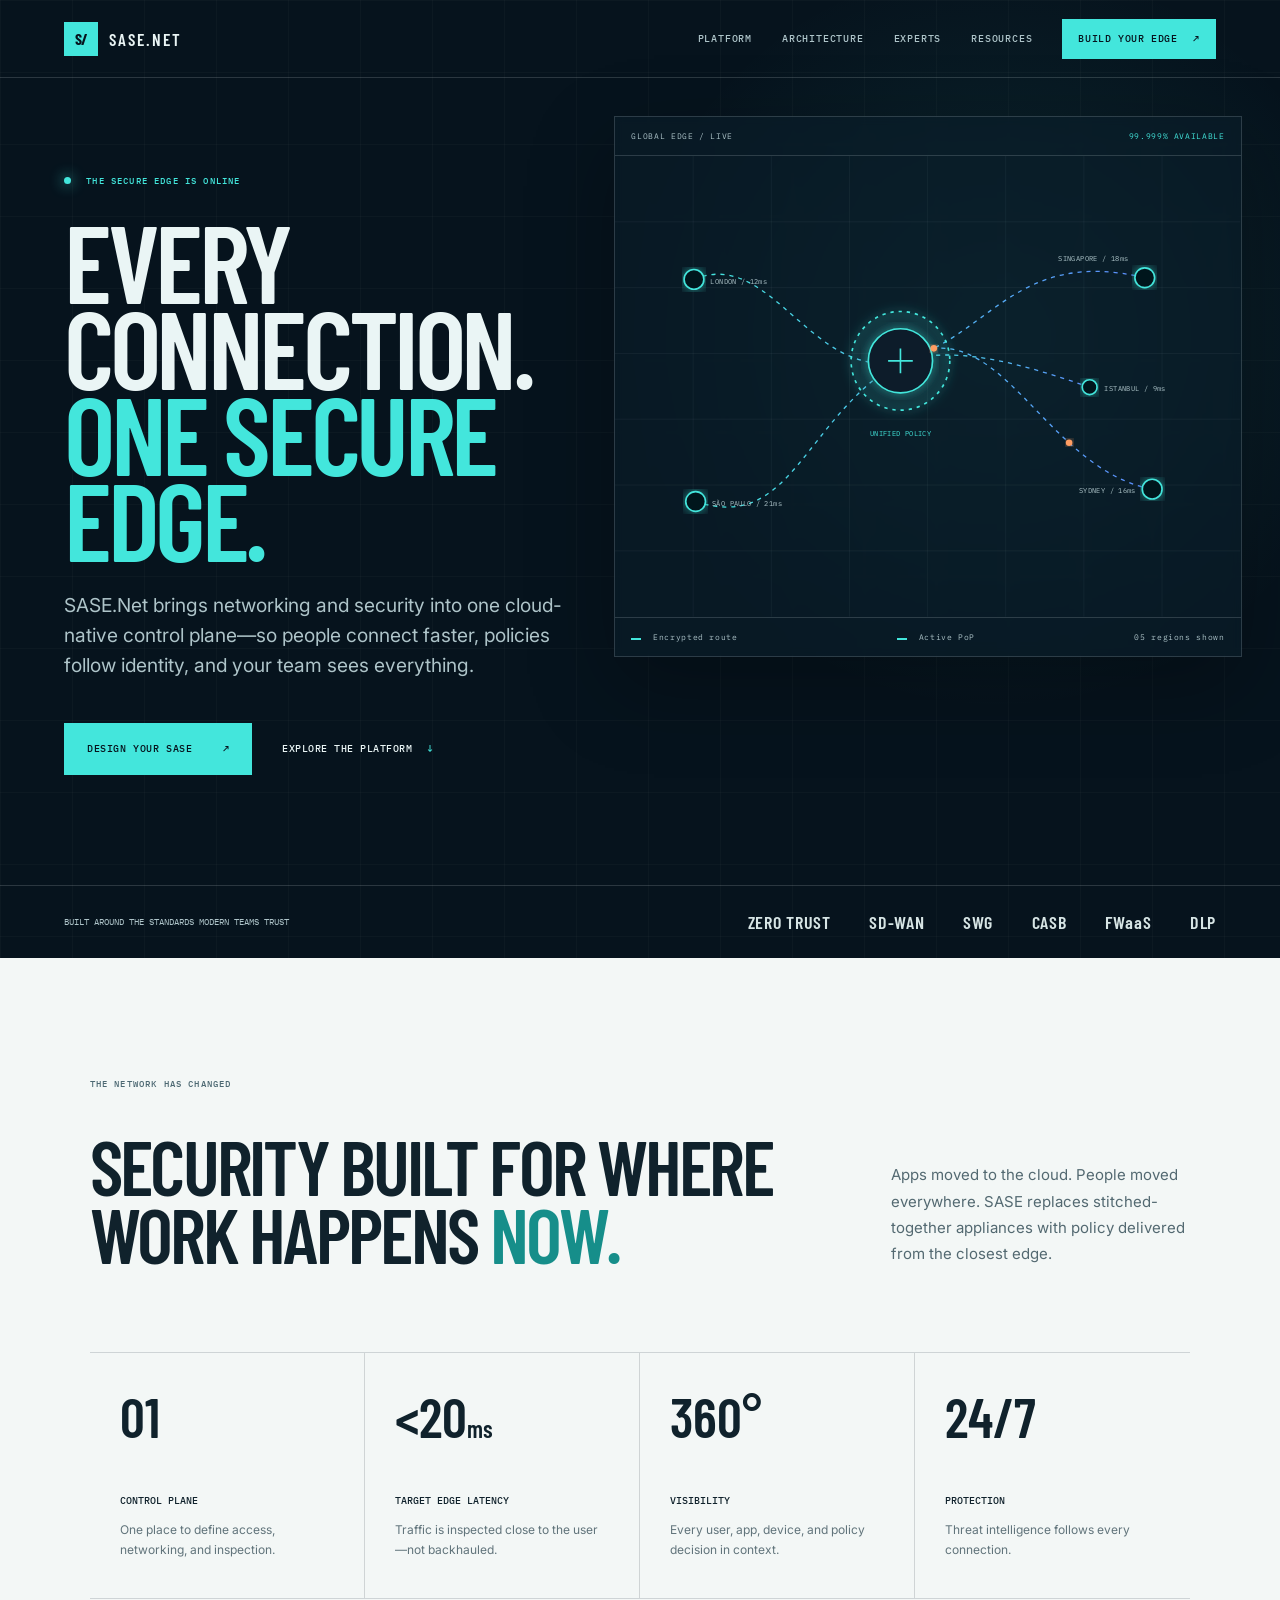
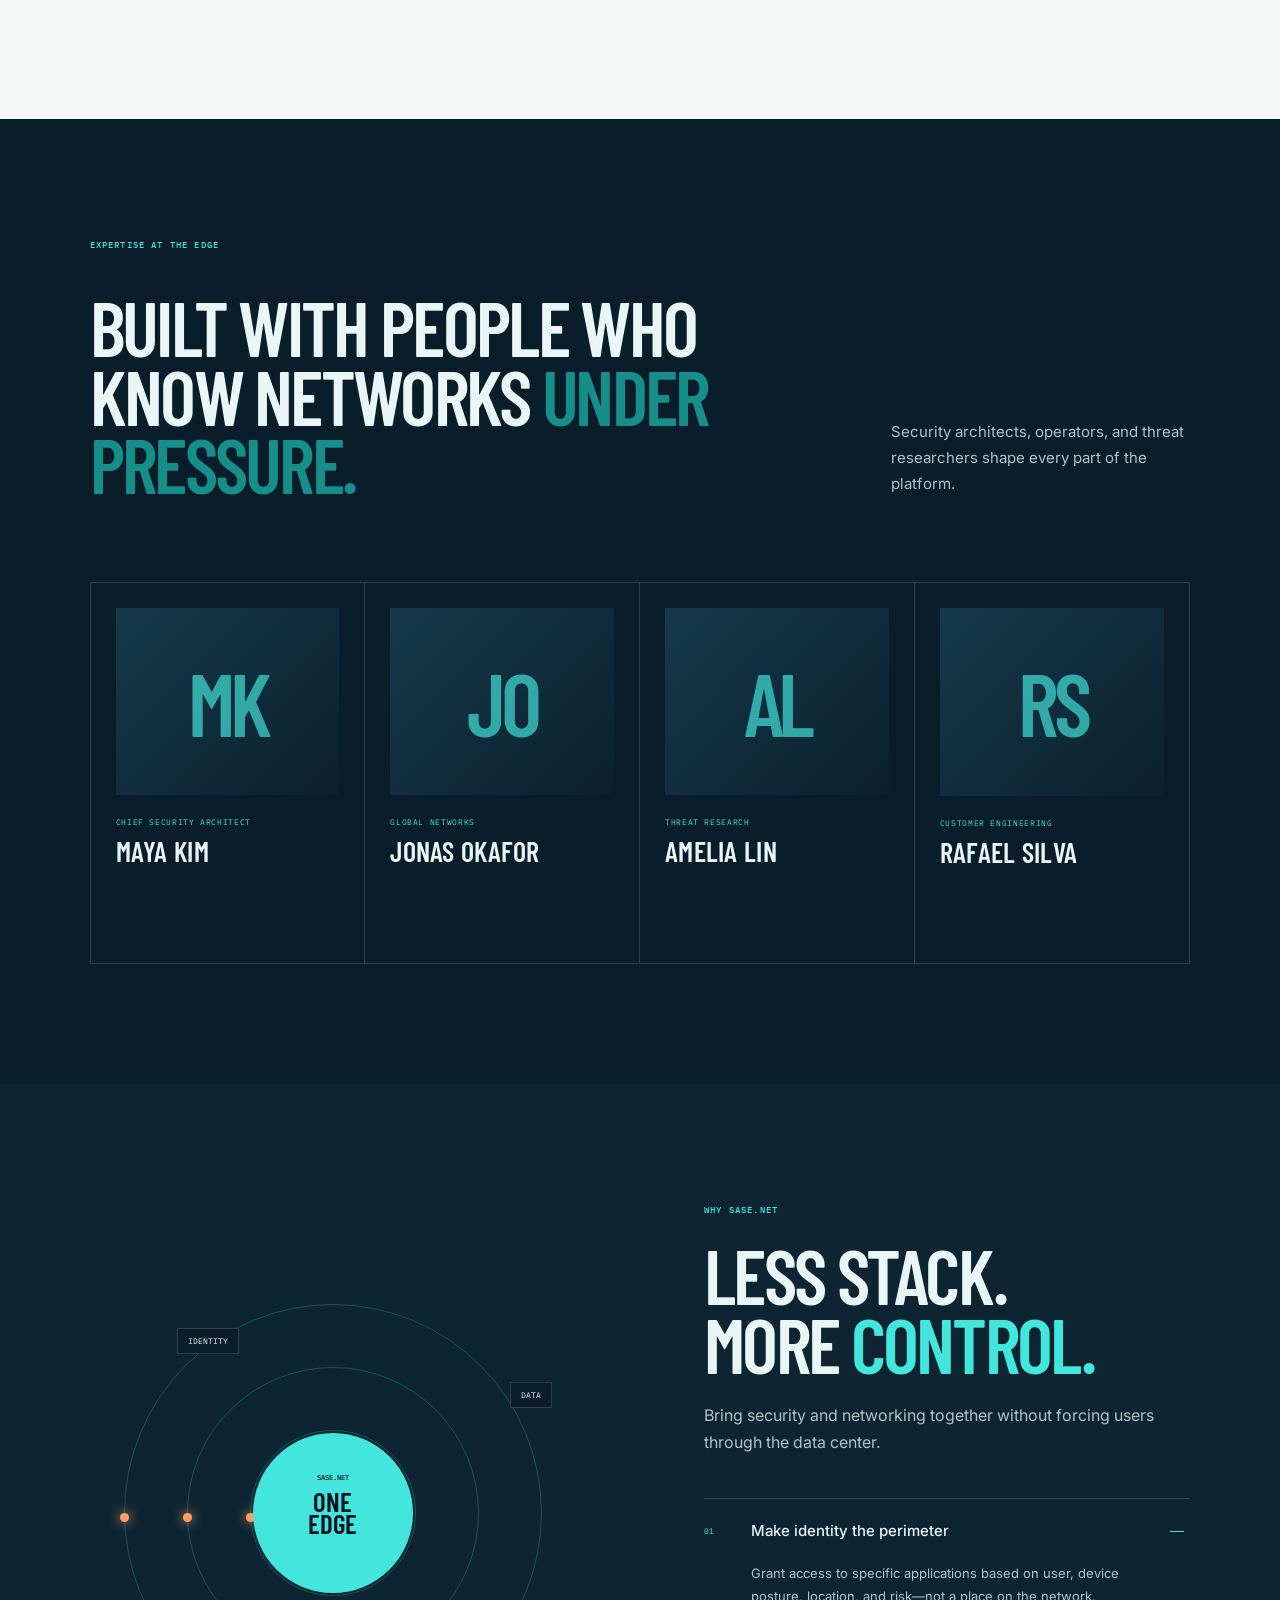
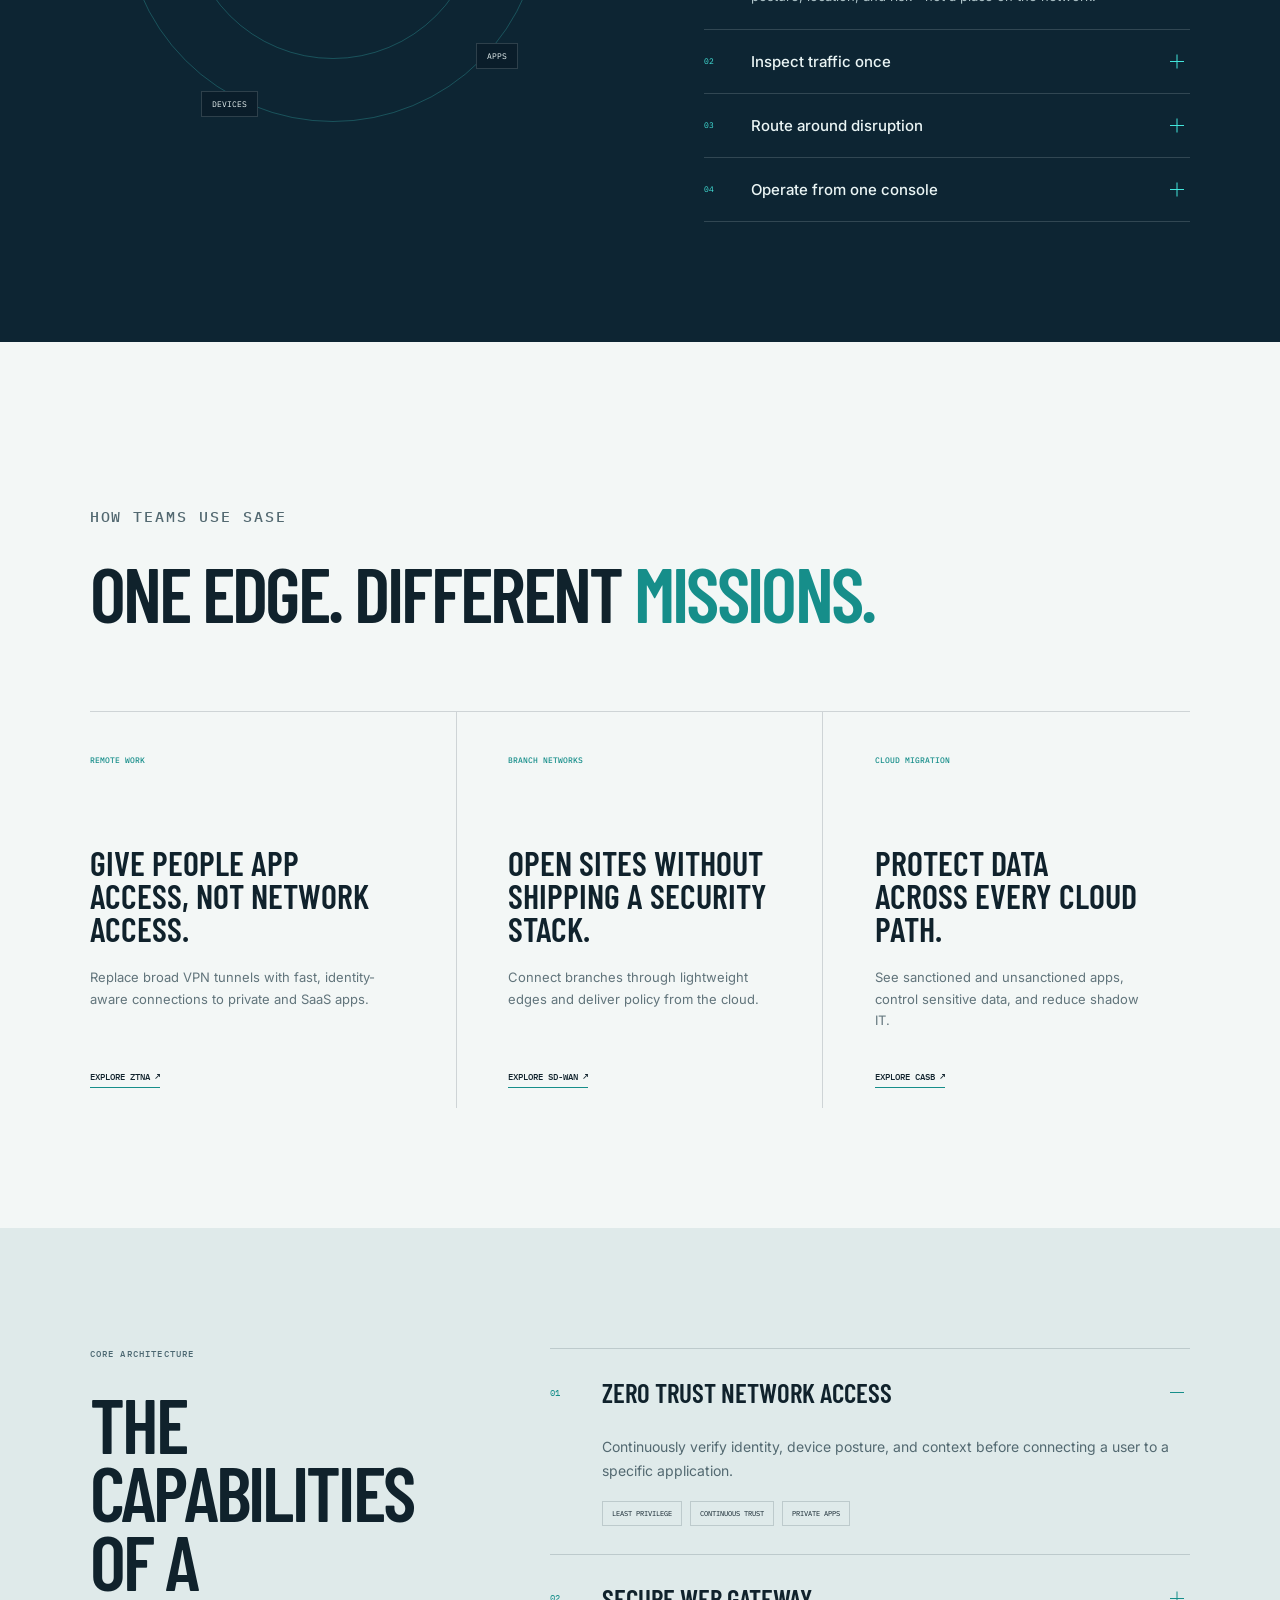
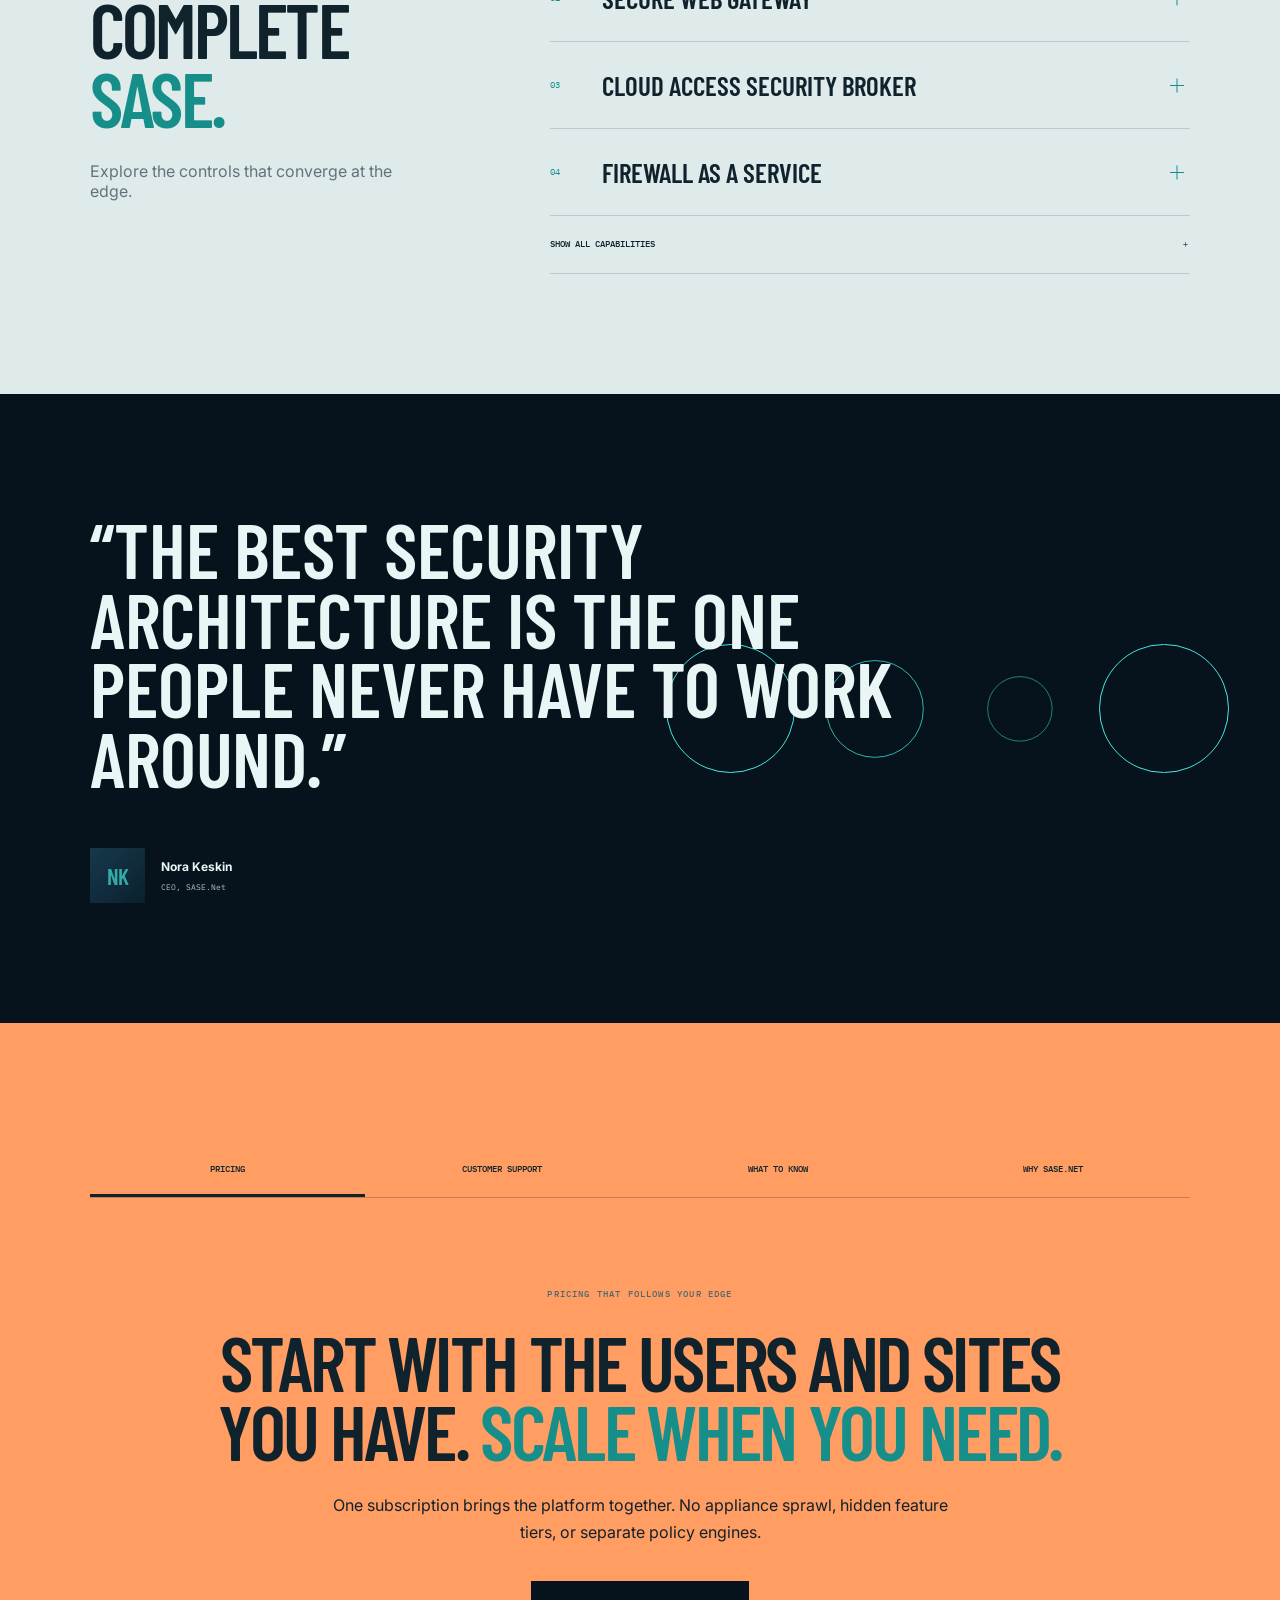
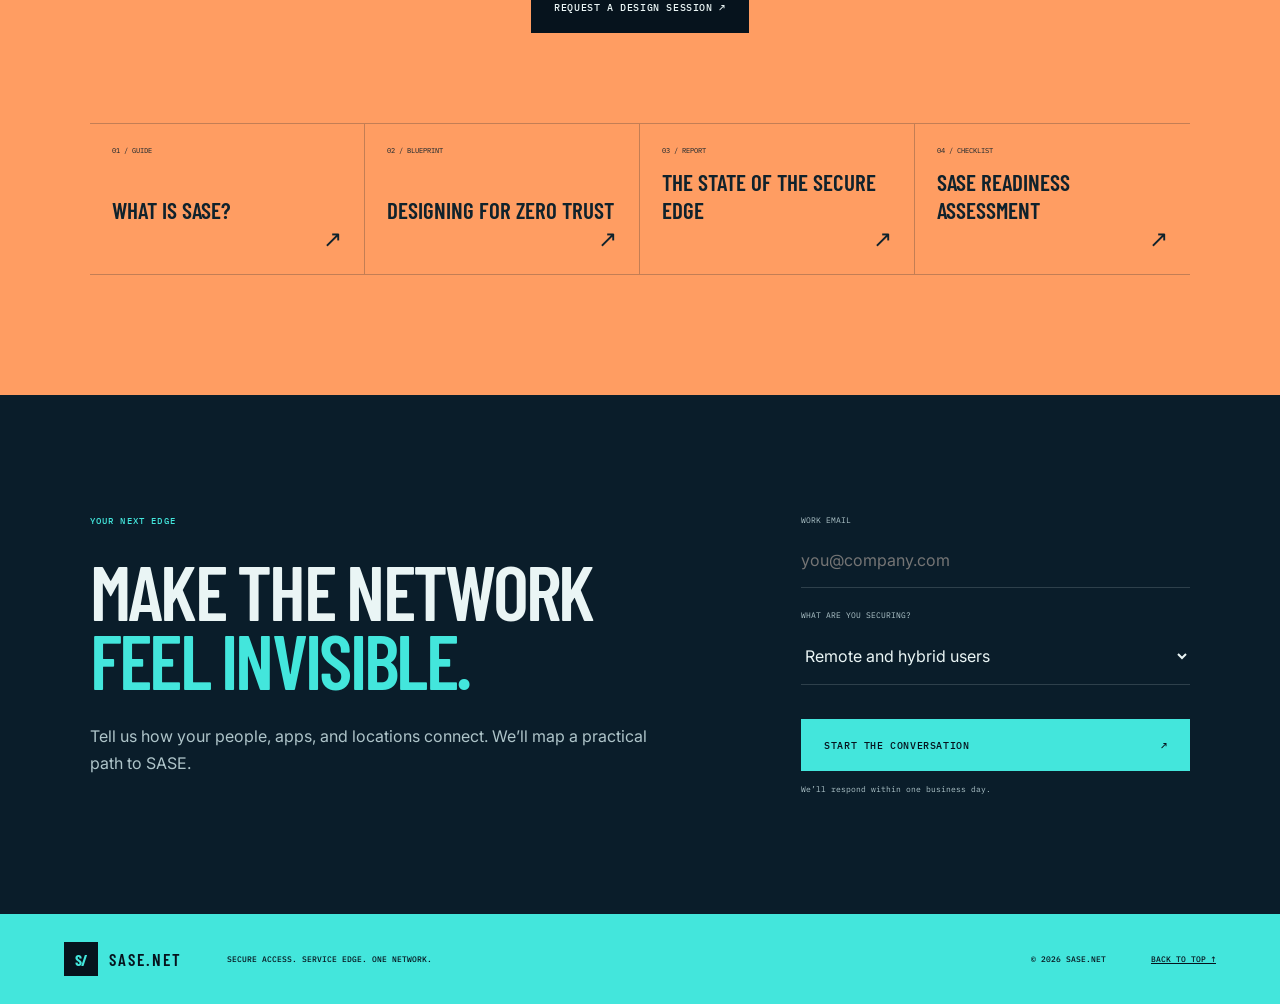
==== index.html @ 3502ca2c "Build SASE.Net homepage" ====
<!doctype html>
<html lang="en">
<head>
  <meta charset="utf-8">
  <meta name="viewport" content="width=device-width, initial-scale=1">
  <meta name="description" content="SASE.Net unifies networking and security at the edge, giving every user fast, identity-aware access from anywhere.">
  <meta name="theme-color" content="#06131d">
  <title>SASE.Net — One secure edge for every connection</title>
  <link rel="stylesheet" href="styles.css">
  <script src="script.js" defer></script>
</head>
<body>
  <a class="skip-link" href="#main">Skip to content</a>
  <header class="site-header" data-header>
    <a class="brand" href="#top" aria-label="SASE.Net home"><span class="brand-mark">S/</span><span>SASE.NET</span></a>
    <button class="menu-toggle" type="button" aria-expanded="false" aria-controls="site-nav"><span></span><span></span><span class="sr-only">Menu</span></button>
    <nav id="site-nav" aria-label="Primary navigation">
      <a href="#platform">Platform</a><a href="#architecture">Architecture</a><a href="#experts">Experts</a><a href="#resources">Resources</a>
      <a class="button button-small" href="#contact">Build your edge <span>↗</span></a>
    </nav>
  </header>

  <main id="main">
    <section class="hero" id="top">
      <div class="hero-copy reveal">
        <p class="kicker"><span class="status-dot"></span> The secure edge is online</p>
        <h1>Every connection.<br><em>One secure edge.</em></h1>
        <p class="hero-dek">SASE.Net brings networking and security into one cloud-native control plane—so people connect faster, policies follow identity, and your team sees everything.</p>
        <div class="hero-actions"><a class="button" href="#contact">Design your SASE <span>↗</span></a><a class="text-link" href="#platform">Explore the platform <span>↓</span></a></div>
      </div>
      <div class="edge-map reveal" aria-label="Live global SASE edge visualization">
        <div class="map-head"><span>GLOBAL EDGE / LIVE</span><span class="live">99.999% AVAILABLE</span></div>
        <svg viewBox="0 0 760 560" role="img" aria-label="Users and offices connected through secure global points of presence">
          <defs><filter id="glow"><feGaussianBlur stdDeviation="6" result="b"/><feMerge><feMergeNode in="b"/><feMergeNode in="SourceGraphic"/></feMerge></filter><linearGradient id="route" x1="0" x2="1"><stop stop-color="#43e6dc"/><stop offset="1" stop-color="#5c8dff"/></linearGradient></defs>
          <g class="grid-lines"><path d="M0 80h760M0 160h760M0 240h760M0 320h760M0 400h760M0 480h760M95 0v560M190 0v560M285 0v560M380 0v560M475 0v560M570 0v560M665 0v560"/></g>
          <g class="routes"><path d="M96 150C190 110 240 275 347 249S485 110 644 148"/><path d="M98 420C215 459 228 321 347 249S518 380 653 405"/><path d="M347 249C420 229 500 255 577 281"/></g>
          <g class="nodes">
            <g transform="translate(347 249)" class="core"><circle r="60"/><circle r="39"/><path d="M-15 0h30M0-15v30"/><text y="91">UNIFIED POLICY</text></g>
            <g transform="translate(96 150)"><circle r="12"/><text x="20" y="5">LONDON / 12ms</text></g><g transform="translate(644 148)"><circle r="12"/><text x="-20" y="-20" text-anchor="end">SINGAPORE / 18ms</text></g>
            <g transform="translate(98 420)"><circle r="12"/><text x="20" y="5">SÃO PAULO / 21ms</text></g><g transform="translate(653 405)"><circle r="12"/><text x="-20" y="5" text-anchor="end">SYDNEY / 16ms</text></g><g transform="translate(577 281)"><circle r="9"/><text x="18" y="5">ISTANBUL / 9ms</text></g>
          </g>
          <g class="packets"><circle r="4"><animateMotion dur="4s" repeatCount="indefinite" path="M96 150C190 110 240 275 347 249S485 110 644 148"/></circle><circle r="4"><animateMotion dur="5s" begin="-2s" repeatCount="indefinite" path="M98 420C215 459 228 321 347 249S518 380 653 405"/></circle></g>
        </svg>
        <div class="map-legend"><span><i></i> Encrypted route</span><span><i></i> Active PoP</span><span>05 regions shown</span></div>
      </div>
      <div class="trust-strip reveal"><p>Built around the standards modern teams trust</p><div><span>ZERO TRUST</span><span>SD-WAN</span><span>SWG</span><span>CASB</span><span>FWaaS</span><span>DLP</span></div></div>
    </section>

    <section class="proof section" aria-label="Platform outcomes">
      <div class="section-label reveal">THE NETWORK HAS CHANGED</div>
      <div class="proof-intro reveal"><h2>Security built for where work happens <em>now.</em></h2><p>Apps moved to the cloud. People moved everywhere. SASE replaces stitched-together appliances with policy delivered from the closest edge.</p></div>
      <div class="metrics reveal">
        <article><strong>01</strong><span>Control plane</span><p>One place to define access, networking, and inspection.</p></article>
        <article><strong>&lt;20<small>ms</small></strong><span>Target edge latency</span><p>Traffic is inspected close to the user—not backhauled.</p></article>
        <article><strong>360°</strong><span>Visibility</span><p>Every user, app, device, and policy decision in context.</p></article>
        <article><strong>24/7</strong><span>Protection</span><p>Threat intelligence follows every connection.</p></article>
      </div>
    </section>

    <section class="experts section" id="experts">
      <div class="section-label reveal">EXPERTISE AT THE EDGE</div>
      <div class="section-heading reveal"><h2>Built with people who know networks <em>under pressure.</em></h2><p>Security architects, operators, and threat researchers shape every part of the platform.</p></div>
      <div class="expert-grid">
        <article class="expert-card reveal"><div class="avatar">MK</div><p class="role">CHIEF SECURITY ARCHITECT</p><h3>Maya Kim</h3><div class="bio"><p>Designs identity-first architectures for distributed enterprises.</p><span>ZTNA / IAM / POLICY</span></div></article>
        <article class="expert-card reveal"><div class="avatar">JO</div><p class="role">GLOBAL NETWORKS</p><h3>Jonas Okafor</h3><div class="bio"><p>Builds resilient edge fabrics across high-growth networks.</p><span>SD-WAN / BGP / EDGE</span></div></article>
        <article class="expert-card reveal"><div class="avatar">AL</div><p class="role">THREAT RESEARCH</p><h3>Amelia Lin</h3><div class="bio"><p>Turns emerging attack patterns into real-time defenses.</p><span>TI / MALWARE / SOC</span></div></article>
        <article class="expert-card reveal"><div class="avatar">RS</div><p class="role">CUSTOMER ENGINEERING</p><h3>Rafael Silva</h3><div class="bio"><p>Guides global teams from legacy stacks to one secure edge.</p><span>MIGRATION / SRE / DLP</span></div></article>
      </div>
    </section>

    <section class="platform section" id="platform">
      <div class="platform-visual reveal">
        <div class="orbit orbit-a"></div><div class="orbit orbit-b"></div><div class="orbit orbit-c"></div>
        <div class="platform-core"><span>SASE.NET</span><strong>ONE<br>EDGE</strong></div>
        <span class="orbit-label label-a">IDENTITY</span><span class="orbit-label label-b">DATA</span><span class="orbit-label label-c">APPS</span><span class="orbit-label label-d">DEVICES</span>
      </div>
      <div class="platform-copy">
        <p class="section-label reveal">WHY SASE.NET</p><h2 class="reveal">Less stack.<br>More <em>control.</em></h2><p class="intro reveal">Bring security and networking together without forcing users through the data center.</p>
        <div class="benefit-list">
          <details open class="reveal"><summary><span>01</span>Make identity the perimeter<i></i></summary><p>Grant access to specific applications based on user, device posture, location, and risk—not a place on the network.</p></details>
          <details class="reveal"><summary><span>02</span>Inspect traffic once<i></i></summary><p>A single-pass security engine applies web, firewall, malware, and data controls without chaining appliances.</p></details>
          <details class="reveal"><summary><span>03</span>Route around disruption<i></i></summary><p>Application-aware paths continuously select the best-performing connection at every site.</p></details>
          <details class="reveal"><summary><span>04</span>Operate from one console<i></i></summary><p>Shared policy, telemetry, and change history replace fragmented management across point products.</p></details>
        </div>
      </div>
    </section>

    <section class="use-cases section">
      <div class="section-heading reveal"><p class="section-label">HOW TEAMS USE SASE</p><h2>One edge. Different <em>missions.</em></h2></div>
      <div class="use-grid">
        <article class="reveal"><span>REMOTE WORK</span><h3>Give people app access, not network access.</h3><p>Replace broad VPN tunnels with fast, identity-aware connections to private and SaaS apps.</p><a href="#contact">Explore ZTNA ↗</a></article>
        <article class="reveal"><span>BRANCH NETWORKS</span><h3>Open sites without shipping a security stack.</h3><p>Connect branches through lightweight edges and deliver policy from the cloud.</p><a href="#contact">Explore SD-WAN ↗</a></article>
        <article class="reveal"><span>CLOUD MIGRATION</span><h3>Protect data across every cloud path.</h3><p>See sanctioned and unsanctioned apps, control sensitive data, and reduce shadow IT.</p><a href="#contact">Explore CASB ↗</a></article>
      </div>
    </section>

    <section class="architecture section" id="architecture">
      <div class="architecture-sticky"><p class="section-label">CORE ARCHITECTURE</p><h2>The capabilities of a complete <em>SASE.</em></h2><p>Explore the controls that converge at the edge.</p></div>
      <div class="capability-list" data-capabilities>
        <details open><summary><span>01</span><b>Zero Trust Network Access</b><i></i></summary><p>Continuously verify identity, device posture, and context before connecting a user to a specific application.</p><div class="tags"><span>Least privilege</span><span>Continuous trust</span><span>Private apps</span></div></details>
        <details><summary><span>02</span><b>Secure Web Gateway</b><i></i></summary><p>Inspect web traffic, block malicious destinations, and enforce acceptable-use policy from every edge.</p><div class="tags"><span>URL filtering</span><span>TLS inspection</span><span>Malware defense</span></div></details>
        <details><summary><span>03</span><b>Cloud Access Security Broker</b><i></i></summary><p>Discover cloud application use and govern how sensitive information moves through sanctioned services.</p><div class="tags"><span>Shadow IT</span><span>App control</span><span>Data policy</span></div></details>
        <details><summary><span>04</span><b>Firewall as a Service</b><i></i></summary><p>Apply application-aware firewall policy consistently to users, branches, and cloud resources.</p><div class="tags"><span>IPS</span><span>DNS security</span><span>App control</span></div></details>
        <details class="more-capability"><summary><span>05</span><b>Data Loss Prevention</b><i></i></summary><p>Identify sensitive data and stop accidental or intentional exposure across web, cloud, and private applications.</p><div class="tags"><span>Classification</span><span>Exact match</span><span>Coaching</span></div></details>
        <details class="more-capability"><summary><span>06</span><b>Digital Experience Monitoring</b><i></i></summary><p>Measure the path from user to application and isolate performance issues before tickets arrive.</p><div class="tags"><span>Path analytics</span><span>Synthetic tests</span><span>User experience</span></div></details>
        <button class="show-more" type="button" data-show-more>Show all capabilities <span>＋</span></button>
      </div>
    </section>

    <section class="quote-section section">
      <div class="quote-signal reveal" aria-hidden="true"><span></span><span></span><span></span><span></span></div>
      <blockquote class="reveal">“The best security architecture is the one people never have to work around.”</blockquote>
      <div class="quote-meta reveal"><div class="avatar small">NK</div><p><strong>Nora Keskin</strong><br><span>CEO, SASE.Net</span></p></div>
    </section>

    <section class="resources section" id="resources">
      <div class="tabs reveal" role="tablist" aria-label="SASE information"><button role="tab" aria-selected="true" data-tab="pricing">Pricing</button><button role="tab" aria-selected="false" data-tab="support">Customer support</button><button role="tab" aria-selected="false" data-tab="know">What to know</button><button role="tab" aria-selected="false" data-tab="difference">Why SASE.Net</button></div>
      <div class="tab-panel reveal" data-panel="pricing"><p class="section-label">PRICING THAT FOLLOWS YOUR EDGE</p><h2>Start with the users and sites you have. <em>Scale when you need.</em></h2><p>One subscription brings the platform together. No appliance sprawl, hidden feature tiers, or separate policy engines.</p><a class="button dark" href="#contact">Request a design session ↗</a></div>
      <div class="tab-panel" data-panel="support" hidden><p class="section-label">HUMANS, 24/7</p><h2>Engineers who stay with the <em>problem.</em></h2><p>Direct access to network and security specialists for deployment, migration, and incident response.</p><a class="button dark" href="#contact">Meet support ↗</a></div>
      <div class="tab-panel" data-panel="know" hidden><p class="section-label">A PRACTICAL MIGRATION</p><h2>Move at the pace your <em>network allows.</em></h2><p>Adopt SASE by user group, location, or capability and preserve existing investments during the transition.</p><a class="button dark" href="#contact">Plan migration ↗</a></div>
      <div class="tab-panel" data-panel="difference" hidden><p class="section-label">ONE PASS. ONE POLICY.</p><h2>Convergence that is <em>architectural.</em></h2><p>Networking and security share context, telemetry, and enforcement rather than meeting in a dashboard alone.</p><a class="button dark" href="#contact">Compare platforms ↗</a></div>
      <div class="resource-links reveal"><a href="#architecture"><span>01 / GUIDE</span>What is SASE?<b>↗</b></a><a href="#platform"><span>02 / BLUEPRINT</span>Designing for zero trust<b>↗</b></a><a href="#top"><span>03 / REPORT</span>The state of the secure edge<b>↗</b></a><a href="#contact"><span>04 / CHECKLIST</span>SASE readiness assessment<b>↗</b></a></div>
    </section>

    <section class="contact section" id="contact">
      <div class="contact-copy reveal"><p class="section-label">YOUR NEXT EDGE</p><h2>Make the network<br><em>feel invisible.</em></h2><p>Tell us how your people, apps, and locations connect. We’ll map a practical path to SASE.</p></div>
      <form class="contact-form reveal"><label>Work email<input type="email" name="email" placeholder="you@company.com" required></label><label>What are you securing?<select name="scope"><option>Remote and hybrid users</option><option>Branches and offices</option><option>Cloud applications</option><option>Everything</option></select></label><button class="button" type="submit">Start the conversation <span>↗</span></button><p data-form-status>We’ll respond within one business day.</p></form>
    </section>
  </main>
  <footer><a class="brand" href="#top"><span class="brand-mark">S/</span><span>SASE.NET</span></a><p>Secure access. Service edge. One network.</p><p>© <span data-year></span> SASE.Net</p><a href="#top">Back to top ↑</a></footer>
</body>
</html>
---- styles.css ----
@import url('https://fonts.googleapis.com/css2?family=Barlow+Condensed:wght@500;600;700&family=IBM+Plex+Mono:wght@400;500&family=Inter:wght@400;500;600&display=swap');
:root{--navy:#06131d;--navy-2:#0a1d2a;--panel:#102b3b;--cyan:#43e6dc;--blue:#5c8dff;--orange:#ff9d62;--ice:#eaf5f5;--mist:#aec4c9;--paper:#f3f7f6;--ink:#10222c;--line:rgba(234,245,245,.16);--line-dark:rgba(16,34,44,.16);--display:"Barlow Condensed",Arial,sans-serif;--body:Inter,Arial,sans-serif;--mono:"IBM Plex Mono",monospace}
*{box-sizing:border-box}html{scroll-behavior:smooth}body{margin:0;overflow-x:hidden;background:var(--paper);color:var(--ink);font-family:var(--body)}a{color:inherit}h1,h2,h3,p{margin-top:0}button,input,select{font:inherit}::selection{background:var(--cyan);color:var(--navy)}:focus-visible{outline:2px solid var(--orange);outline-offset:4px}.sr-only{position:absolute;width:1px;height:1px;overflow:hidden;clip:rect(0,0,0,0);white-space:nowrap}.skip-link{position:fixed;z-index:100;top:8px;left:8px;padding:10px 14px;background:white;transform:translateY(-150%)}.skip-link:focus{transform:none}
.site-header{position:fixed;z-index:50;inset:0 0 auto;height:78px;padding:0 clamp(22px,5vw,76px);display:flex;align-items:center;justify-content:space-between;color:var(--ice);border-bottom:1px solid var(--line);transition:.25s}.site-header.scrolled{height:66px;background:rgba(6,19,29,.92);backdrop-filter:blur(14px)}.brand{display:flex;align-items:center;gap:11px;color:inherit;text-decoration:none;font:600 17px var(--display);letter-spacing:.12em}.brand-mark{display:grid;place-items:center;width:34px;height:34px;color:var(--navy);background:var(--cyan);font:700 16px var(--display);letter-spacing:-.05em}.site-header nav{display:flex;align-items:center;gap:30px}.site-header nav>a:not(.button){font:500 10px var(--mono);letter-spacing:.08em;text-decoration:none;text-transform:uppercase;color:var(--mist)}.menu-toggle{display:none;color:inherit;background:none;border:0}.button{display:inline-flex;align-items:center;justify-content:space-between;gap:30px;min-height:52px;padding:0 22px;color:var(--navy);background:var(--cyan);border:1px solid var(--cyan);font:500 10px var(--mono);letter-spacing:.06em;text-transform:uppercase;text-decoration:none;cursor:pointer;transition:.2s}.button:hover{background:var(--ice);border-color:var(--ice)}.button-small{min-height:40px;padding:0 15px;gap:16px}.button.dark{color:var(--ice);background:var(--navy);border-color:var(--navy)}
.hero{position:relative;min-height:100svh;padding:145px clamp(22px,5vw,76px) 0;background:var(--navy);color:var(--ice);overflow:hidden}.hero:before{position:absolute;inset:0;content:"";background:radial-gradient(circle at 78% 35%,rgba(67,230,220,.1),transparent 32%),linear-gradient(rgba(255,255,255,.025) 1px,transparent 1px),linear-gradient(90deg,rgba(255,255,255,.025) 1px,transparent 1px);background-size:auto,72px 72px,72px 72px}.hero-copy{position:relative;z-index:2;width:46%;padding:30px 0 110px}.kicker,.section-label{font:500 9px var(--mono);letter-spacing:.13em;text-transform:uppercase}.kicker{color:var(--cyan)}.status-dot{display:inline-block;width:7px;height:7px;margin-right:9px;border-radius:50%;background:var(--cyan);box-shadow:0 0 14px var(--cyan)}.hero h1{margin:32px 0 30px;font:600 clamp(72px,8.6vw,138px)/.78 var(--display);letter-spacing:-.04em;text-transform:uppercase}.hero h1 em,.section h2 em{color:var(--cyan);font-style:normal}.hero-dek{max-width:540px;color:var(--mist);font-size:clamp(17px,1.5vw,22px);line-height:1.55}.hero-actions{display:flex;align-items:center;gap:30px;margin-top:42px}.text-link{color:var(--ice);font:500 10px var(--mono);letter-spacing:.05em;text-decoration:none;text-transform:uppercase}.text-link span{color:var(--cyan);margin-left:8px}.edge-map{position:absolute;z-index:1;top:116px;right:3vw;width:49%;border:1px solid var(--line);background:rgba(10,29,42,.63);box-shadow:0 30px 80px rgba(0,0,0,.28);backdrop-filter:blur(4px)}.map-head,.map-legend{display:flex;justify-content:space-between;padding:14px 16px;color:var(--mist);font:400 8px var(--mono);letter-spacing:.08em}.map-head{border-bottom:1px solid var(--line)}.live{color:var(--cyan)}.edge-map svg{display:block;width:100%;height:auto}.grid-lines{fill:none;stroke:rgba(234,245,245,.06);stroke-width:1}.routes{fill:none;stroke:url(#route);stroke-width:1.6;stroke-dasharray:5 6}.nodes circle{fill:var(--navy);stroke:var(--cyan);stroke-width:2;filter:url(#glow)}.nodes text{fill:var(--mist);font:400 9px var(--mono);letter-spacing:.05em}.core circle:first-child{fill:rgba(67,230,220,.05);stroke-dasharray:4 6}.core circle:nth-child(2){fill:var(--navy-2)}.core path{stroke:var(--cyan);stroke-width:2}.core text{fill:var(--cyan);text-anchor:middle}.packets circle{fill:var(--orange);filter:url(#glow)}.map-legend{border-top:1px solid var(--line)}.map-legend i{display:inline-block;width:10px;height:2px;margin-right:6px;background:var(--cyan)}.trust-strip{position:relative;z-index:2;margin:0 calc(clamp(22px,5vw,76px)*-1);padding:25px clamp(22px,5vw,76px);border-top:1px solid var(--line);display:flex;align-items:center;justify-content:space-between}.trust-strip p{margin:0;color:var(--mist);font:400 9px var(--mono);text-transform:uppercase}.trust-strip div{display:flex;gap:clamp(18px,3vw,50px)}.trust-strip span{color:#d7e5e5;font:600 18px var(--display);letter-spacing:.04em}
.section{padding:120px clamp(22px,7vw,110px)}.section-label{color:#4c6872}.proof{background:var(--paper)}.proof-intro,.section-heading{display:grid;grid-template-columns:1.4fr .6fr;gap:8vw;margin:42px 0 85px}.section h2{margin:0;font:600 clamp(56px,6vw,92px)/.89 var(--display);letter-spacing:-.035em;text-transform:uppercase}.proof h2 em,.experts h2 em,.use-cases h2 em,.architecture h2 em,.resources h2 em{color:#168e8a}.proof-intro>p,.section-heading>p{align-self:end;margin:0;color:#536971;font-size:15px;line-height:1.75}.metrics{display:grid;grid-template-columns:repeat(4,1fr);border-top:1px solid var(--line-dark);border-bottom:1px solid var(--line-dark)}.metrics article{min-height:245px;padding:30px;border-right:1px solid var(--line-dark)}.metrics article:last-child{border:0}.metrics strong{display:block;color:var(--ink);font:600 55px var(--display)}.metrics strong small{font-size:24px}.metrics span{display:block;margin:45px 0 13px;font:500 10px var(--mono);text-transform:uppercase}.metrics p{margin:0;color:#61747b;font-size:12px;line-height:1.6}
.experts{background:var(--navy-2);color:var(--ice)}.experts .section-label{color:var(--cyan)}.experts .section-heading>p{color:var(--mist)}.expert-grid{display:grid;grid-template-columns:repeat(4,1fr);border:1px solid var(--line)}.expert-card{position:relative;min-height:380px;padding:25px;border-right:1px solid var(--line);overflow:hidden}.expert-card:last-child{border:0}.avatar{width:100%;aspect-ratio:1.2/1;display:grid;place-items:center;background:linear-gradient(135deg,#16394c,#0b202d);color:rgba(67,230,220,.68);font:600 88px var(--display);letter-spacing:-.06em}.role{margin:22px 0 7px;color:var(--cyan);font:400 8px var(--mono);letter-spacing:.08em}.expert-card h3{font:600 28px var(--display);letter-spacing:.01em;text-transform:uppercase}.bio{position:absolute;inset:auto 0 0;padding:22px 25px;background:var(--cyan);color:var(--navy);transform:translateY(100%);transition:.3s}.expert-card:hover .bio,.expert-card:focus-within .bio{transform:none}.bio p{font-size:13px;line-height:1.5}.bio span{font:500 8px var(--mono)}
.platform{display:grid;grid-template-columns:1fr 1fr;gap:10vw;align-items:center;background:#0d2533;color:var(--ice)}.platform-visual{position:relative;aspect-ratio:1;display:grid;place-items:center}.orbit{position:absolute;border:1px solid rgba(67,230,220,.24);border-radius:50%}.orbit:after{position:absolute;top:50%;left:-5px;width:9px;height:9px;content:"";border-radius:50%;background:var(--orange);box-shadow:0 0 12px var(--orange)}.orbit-a{inset:7%;animation:spin 22s linear infinite}.orbit-b{inset:20%;animation:spin 16s linear infinite reverse}.orbit-c{inset:33%;animation:spin 12s linear infinite}.platform-core{position:relative;z-index:2;width:33%;aspect-ratio:1;display:grid;place-items:center;text-align:center;border-radius:50%;background:var(--cyan);color:var(--navy)}.platform-core span{position:absolute;top:25%;font:500 7px var(--mono)}.platform-core strong{font:600 27px/.8 var(--display)}.orbit-label{position:absolute;padding:7px 10px;border:1px solid var(--line);background:var(--navy-2);font:400 8px var(--mono)}.label-a{top:12%;left:18%}.label-b{top:23%;right:5%}.label-c{bottom:18%;right:12%}.label-d{bottom:8%;left:23%}.platform-copy .section-label{color:var(--cyan)}.platform-copy h2{margin:25px 0}.platform-copy .intro{color:var(--mist);line-height:1.7}.benefit-list{margin-top:42px;border-top:1px solid var(--line)}.benefit-list details{border-bottom:1px solid var(--line)}.benefit-list summary,.capability-list summary{display:grid;grid-template-columns:35px 1fr 20px;gap:12px;align-items:center;padding:22px 0;cursor:pointer;list-style:none}.benefit-list summary::-webkit-details-marker,.capability-list summary::-webkit-details-marker{display:none}.benefit-list summary{font:500 15px var(--body)}.benefit-list summary span{color:var(--cyan);font:400 8px var(--mono)}.benefit-list summary i,.capability-list summary i{position:relative;width:14px;height:14px}.benefit-list summary i:before,.benefit-list summary i:after,.capability-list summary i:before,.capability-list summary i:after{position:absolute;top:7px;width:14px;height:1px;content:"";background:var(--cyan);transition:.2s}.benefit-list summary i:after,.capability-list summary i:after{transform:rotate(90deg)}.benefit-list details[open] i:after,.capability-list details[open] i:after{transform:none}.benefit-list details p{margin:0 30px 22px 47px;color:var(--mist);font-size:13px;line-height:1.7}
.use-cases{background:var(--paper)}.use-cases .section-heading{display:block}.use-cases .section-heading h2{margin-top:28px}.use-grid{display:grid;grid-template-columns:repeat(3,1fr);border-top:1px solid var(--line-dark)}.use-grid article{padding:35px 4vw 20px 0;border-right:1px solid var(--line-dark)}.use-grid article+article{padding-left:4vw}.use-grid article:last-child{border:0}.use-grid span{color:#168e8a;font:500 8px var(--mono)}.use-grid h3{margin:80px 0 22px;font:600 34px/.96 var(--display);text-transform:uppercase}.use-grid p{min-height:65px;color:#61747b;font-size:13px;line-height:1.65}.use-grid a{display:inline-block;margin-top:26px;padding-bottom:5px;border-bottom:1px solid #168e8a;font:500 9px var(--mono);text-decoration:none;text-transform:uppercase}
.architecture{display:grid;grid-template-columns:.7fr 1.3fr;gap:9vw;background:#dfeaea}.architecture-sticky{position:sticky;top:100px;align-self:start}.architecture-sticky h2{margin:30px 0}.architecture-sticky>p:last-child{color:#61747b}.capability-list{border-top:1px solid var(--line-dark)}.capability-list details{border-bottom:1px solid var(--line-dark)}.capability-list summary{grid-template-columns:40px 1fr 20px;padding:27px 0}.capability-list summary span{color:#168e8a;font:400 9px var(--mono)}.capability-list summary b{font:600 27px var(--display);text-transform:uppercase}.capability-list summary i:before,.capability-list summary i:after{background:#168e8a}.capability-list details>p{max-width:600px;margin:0 20px 18px 52px;color:#536971;font-size:14px;line-height:1.7}.tags{margin:0 0 28px 52px;display:flex;gap:8px;flex-wrap:wrap}.tags span{padding:7px 9px;border:1px solid var(--line-dark);font:400 7px var(--mono);text-transform:uppercase}.more-capability{display:none}.capability-list.expanded .more-capability{display:block}.show-more{width:100%;padding:22px 0;display:flex;justify-content:space-between;color:var(--ink);background:none;border:0;border-bottom:1px solid var(--line-dark);cursor:pointer;font:500 9px var(--mono);text-transform:uppercase}
.quote-section{position:relative;background:var(--navy);color:var(--ice);overflow:hidden}.quote-signal{position:absolute;top:0;right:4vw;width:44%;height:100%;display:flex;align-items:center;gap:15px;opacity:.45}.quote-signal span{display:block;flex:1;border:1px solid var(--cyan);border-radius:50%;aspect-ratio:1}.quote-signal span:nth-child(2){transform:scale(.75)}.quote-signal span:nth-child(3){transform:scale(.5)}.quote-section blockquote{position:relative;z-index:2;max-width:900px;margin:0;font:600 clamp(55px,6vw,92px)/.91 var(--display);text-transform:uppercase}.quote-meta{position:relative;z-index:2;display:flex;align-items:center;gap:16px;margin-top:55px}.avatar.small{width:55px;aspect-ratio:1;font-size:23px}.quote-meta p{margin:0;font-size:12px;line-height:1.6}.quote-meta span{color:var(--mist);font:400 8px var(--mono)}
.resources{background:var(--orange)}.tabs{display:grid;grid-template-columns:repeat(4,1fr);border-bottom:1px solid rgba(16,34,44,.25)}.tabs button{padding:20px 10px;color:var(--ink);background:none;border:0;border-bottom:3px solid transparent;cursor:pointer;font:500 9px var(--mono);text-transform:uppercase}.tabs button[aria-selected=true]{border-color:var(--ink)}.tab-panel{padding:90px 8vw;text-align:center}.tab-panel[hidden]{display:none}.tab-panel h2{max-width:1000px;margin:28px auto}.tab-panel>p:not(.section-label){max-width:650px;margin:0 auto 35px;line-height:1.7}.resource-links{display:grid;grid-template-columns:repeat(4,1fr);border-top:1px solid rgba(16,34,44,.25);border-bottom:1px solid rgba(16,34,44,.25)}.resource-links a{min-height:150px;padding:22px;display:flex;flex-direction:column;text-decoration:none;border-right:1px solid rgba(16,34,44,.25);font:600 23px var(--display);text-transform:uppercase}.resource-links a:last-child{border:0}.resource-links span{margin-bottom:auto;font:400 7px var(--mono)}.resource-links b{align-self:flex-end;font-weight:400}
.contact{display:grid;grid-template-columns:1.2fr .8fr;gap:10vw;background:var(--navy-2);color:var(--ice)}.contact .section-label{color:var(--cyan)}.contact h2{margin:30px 0}.contact-copy>p:last-child{max-width:560px;color:var(--mist);line-height:1.7}.contact-form{align-self:end}.contact-form label{display:block;margin-bottom:22px;color:var(--mist);font:400 8px var(--mono);text-transform:uppercase}.contact-form input,.contact-form select{width:100%;margin-top:8px;padding:17px 0;color:var(--ice);background:transparent;border:0;border-bottom:1px solid var(--line);border-radius:0;font:400 16px var(--body)}.contact-form select{color:var(--ice)}.contact-form .button{width:100%;margin-top:12px}.contact-form>p{margin:13px 0 0;color:var(--mist);font:400 8px var(--mono)}
footer{padding:28px clamp(22px,5vw,76px);display:flex;align-items:center;gap:45px;background:var(--cyan);color:var(--navy)}footer .brand-mark{color:var(--cyan);background:var(--navy)}footer p,footer>a:last-child{margin:0;font:500 8px var(--mono);text-transform:uppercase}footer p:nth-of-type(1){margin-right:auto}
.reveal{opacity:0;transform:translateY(22px);transition:opacity .7s,transform .7s}.reveal.is-visible{opacity:1;transform:none}@keyframes spin{to{transform:rotate(360deg)}}
@media(max-width:900px){.site-header{height:66px;padding:0 20px}.menu-toggle{display:grid;gap:5px;padding:10px}.menu-toggle span:not(.sr-only){display:block;width:22px;height:1px;background:currentColor}.site-header nav{position:absolute;top:66px;left:0;width:100%;display:none;padding:28px 20px;background:var(--navy);flex-direction:column;align-items:flex-start}.site-header nav.open{display:flex}.hero{padding:105px 20px 0}.hero-copy{width:100%;padding-bottom:55px}.hero h1{font-size:20vw}.edge-map{position:relative;top:auto;right:auto;width:calc(100% + 40px);margin-left:-20px}.trust-strip{margin:0 -20px;padding:24px 20px;display:block;overflow:hidden}.trust-strip p{margin-bottom:18px}.trust-strip div{width:max-content}.section{padding:80px 20px}.proof-intro,.section-heading{display:block;margin:30px 0 55px}.proof-intro>p,.section-heading>p{margin-top:28px}.metrics{grid-template-columns:1fr 1fr}.metrics article:nth-child(2){border-right:0}.metrics article:nth-child(-n+2){border-bottom:1px solid var(--line-dark)}.expert-grid{grid-template-columns:1fr 1fr}.expert-card:nth-child(2){border-right:0}.expert-card:nth-child(-n+2){border-bottom:1px solid var(--line)}.platform{grid-template-columns:1fr}.platform-visual{max-width:600px}.use-grid{display:block}.use-grid article,.use-grid article+article{padding:30px 0;border-right:0;border-bottom:1px solid var(--line-dark)}.use-grid h3{margin-top:45px}.architecture{display:block}.architecture-sticky{position:static;margin-bottom:55px}.resource-links{grid-template-columns:1fr 1fr}.resource-links a:nth-child(2){border-right:0}.resource-links a:nth-child(-n+2){border-bottom:1px solid rgba(16,34,44,.25)}.contact{grid-template-columns:1fr}.contact-form{margin-top:40px}}
@media(max-width:560px){.hero h1{font-size:21vw}.hero-actions{align-items:flex-start;flex-direction:column}.edge-map{overflow:hidden}.edge-map svg{width:140%;margin-left:-20%}.map-legend span:last-child{display:none}.trust-strip span{font-size:14px}.section h2{font-size:52px}.metrics{display:block}.metrics article{min-height:210px;border-right:0!important;border-bottom:1px solid var(--line-dark)}.expert-grid{display:block}.expert-card{border-right:0;border-bottom:1px solid var(--line)}.expert-card .bio{position:static;transform:none;margin:0 -25px -25px}.platform-visual{margin:0 -20px}.platform-core strong{font-size:20px}.capability-list summary b{font-size:22px}.quote-section blockquote{font-size:50px}.tabs{grid-template-columns:1fr 1fr}.tab-panel{padding:65px 0}.resource-links{display:block}.resource-links a{min-height:125px;border-right:0;border-bottom:1px solid rgba(16,34,44,.25)}footer{align-items:flex-start;flex-direction:column;gap:18px}footer p:nth-of-type(1){margin-right:0}}
@media(prefers-reduced-motion:reduce){html{scroll-behavior:auto}*,*:before,*:after{animation-duration:.01ms!important;animation-iteration-count:1!important;transition-duration:.01ms!important}.reveal{opacity:1;transform:none}}
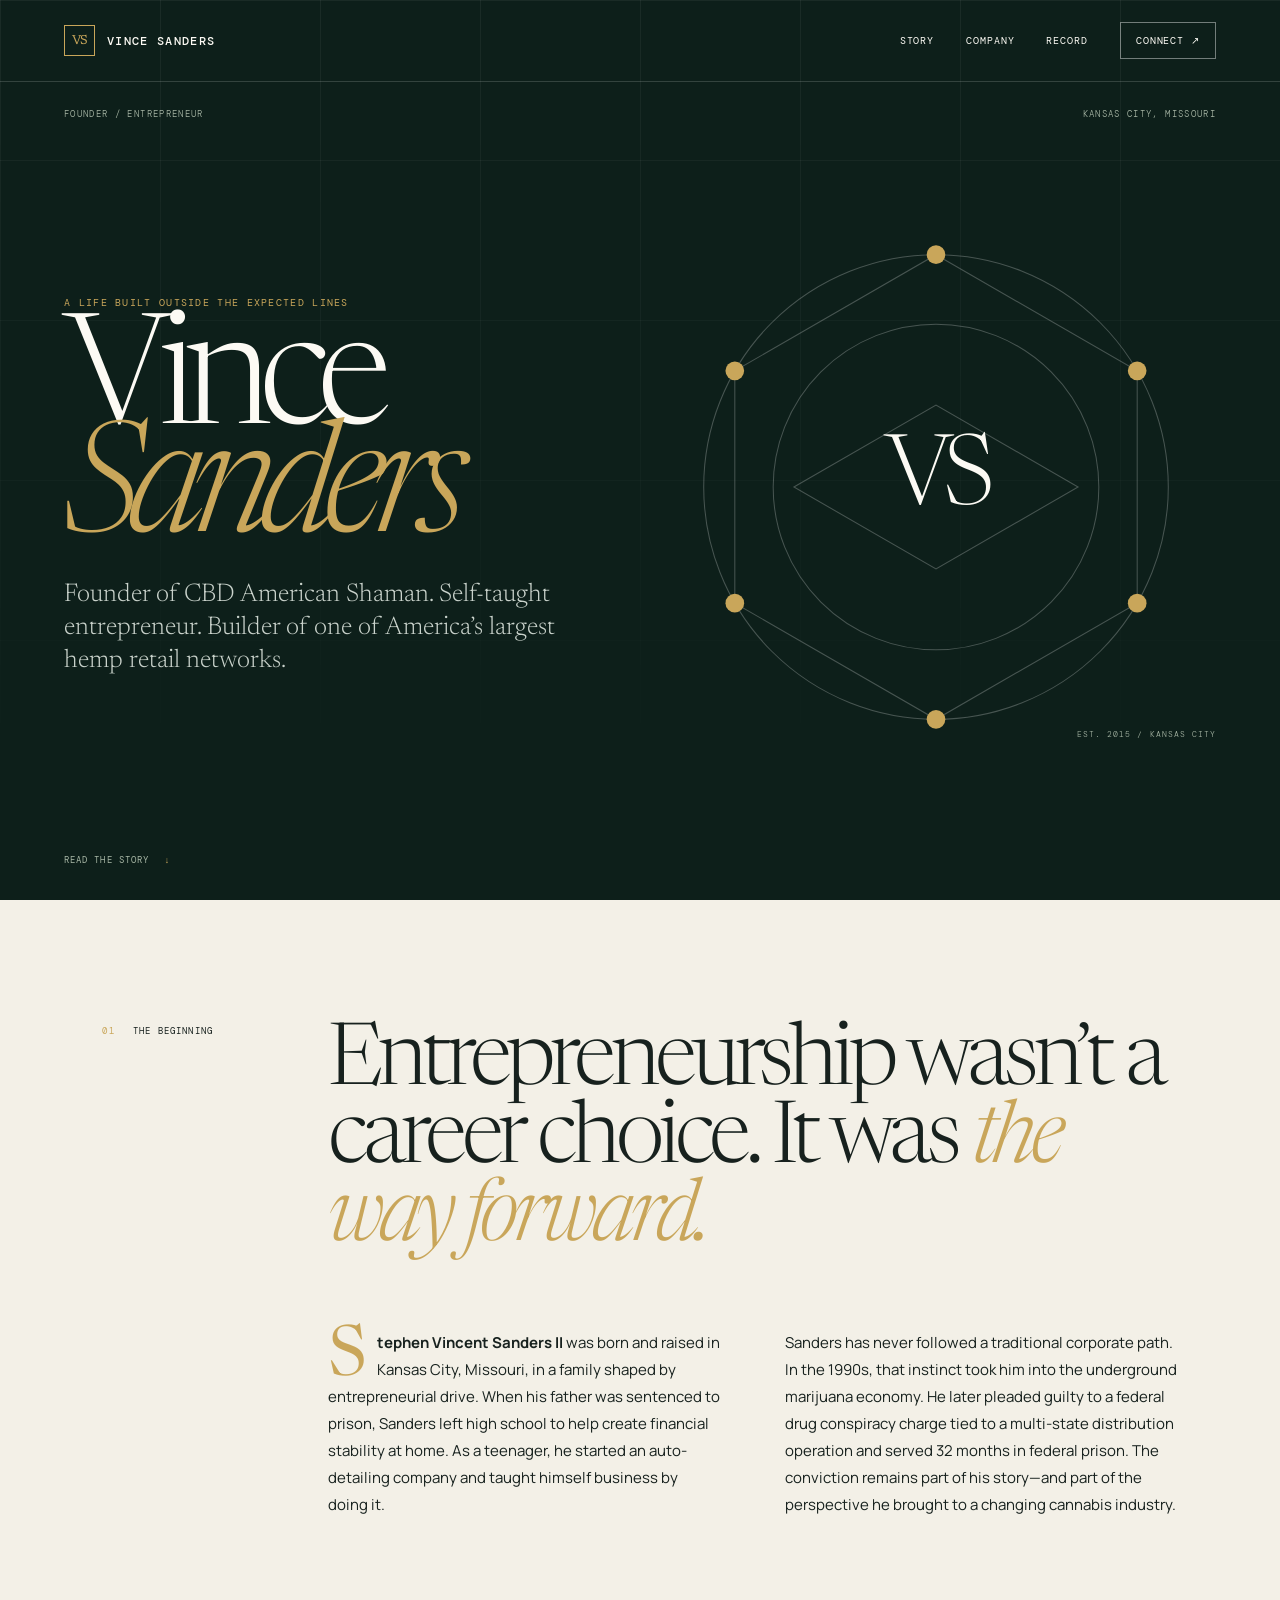
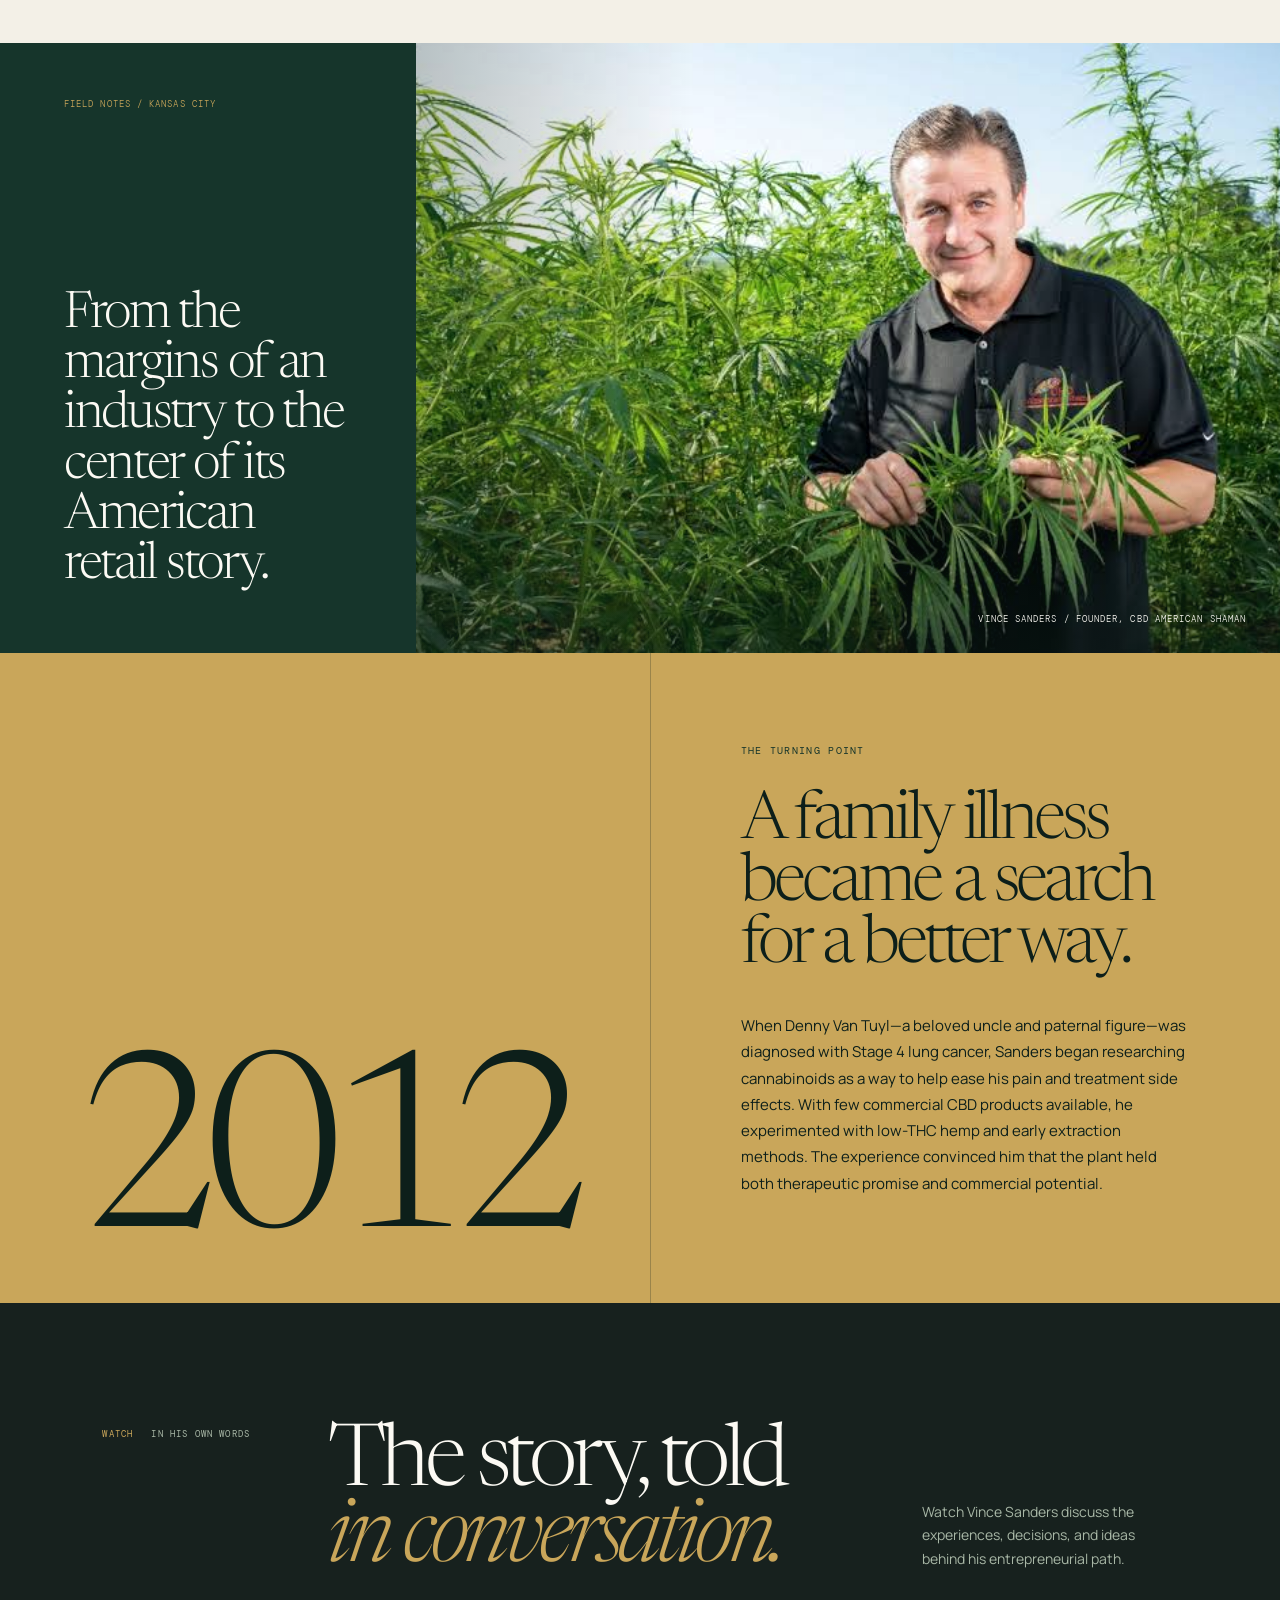
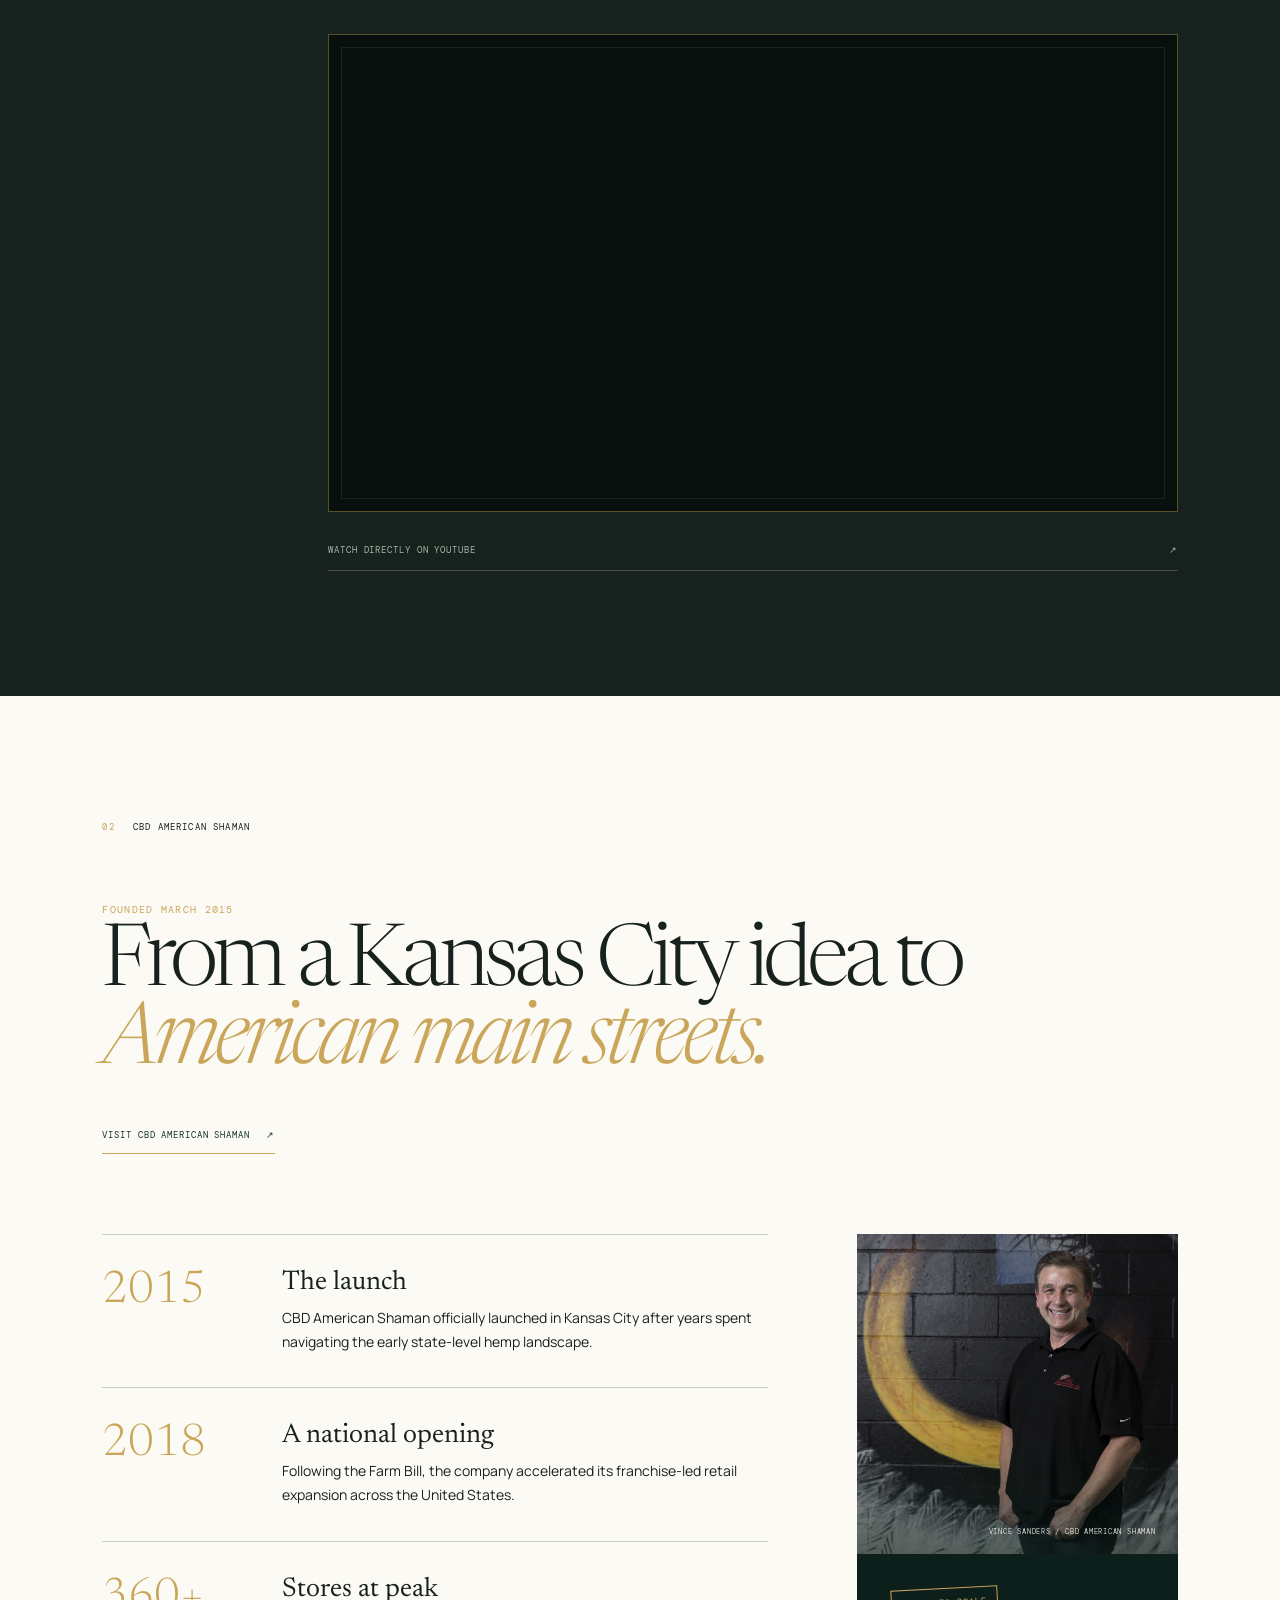
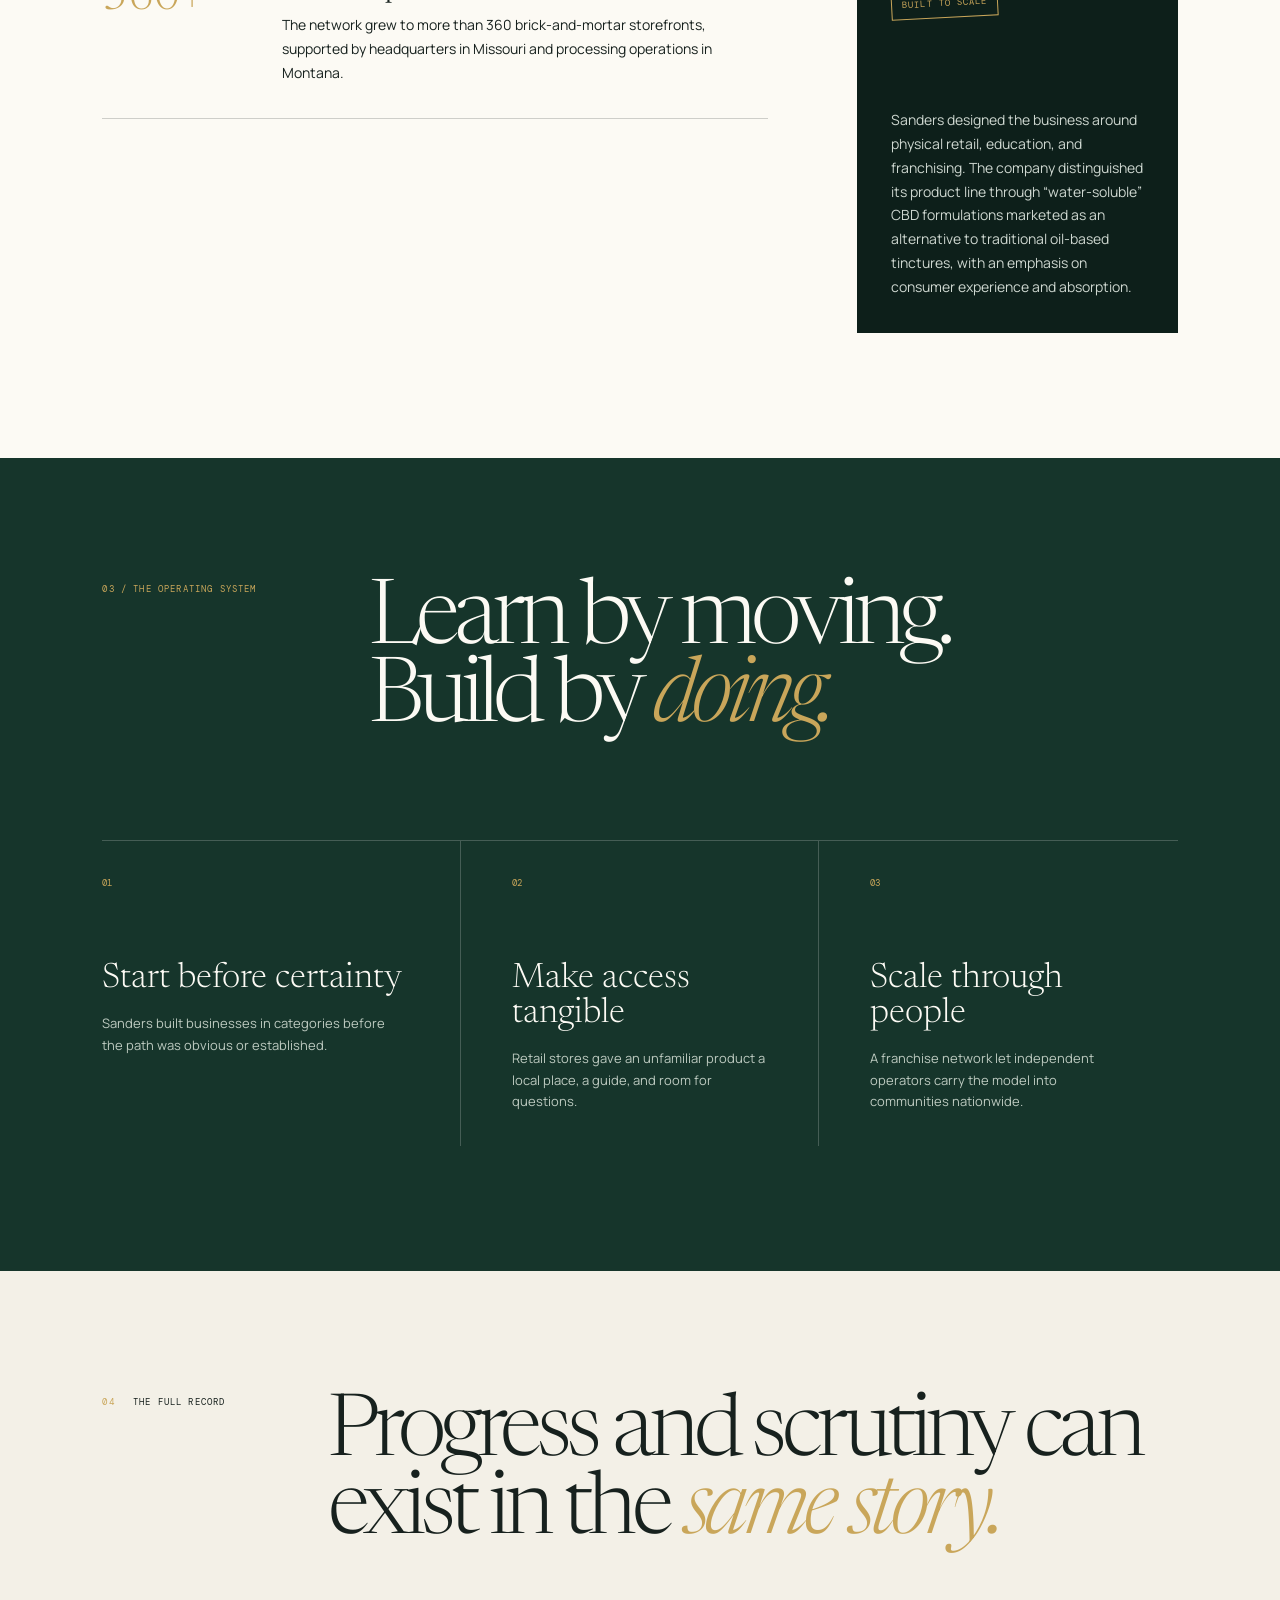
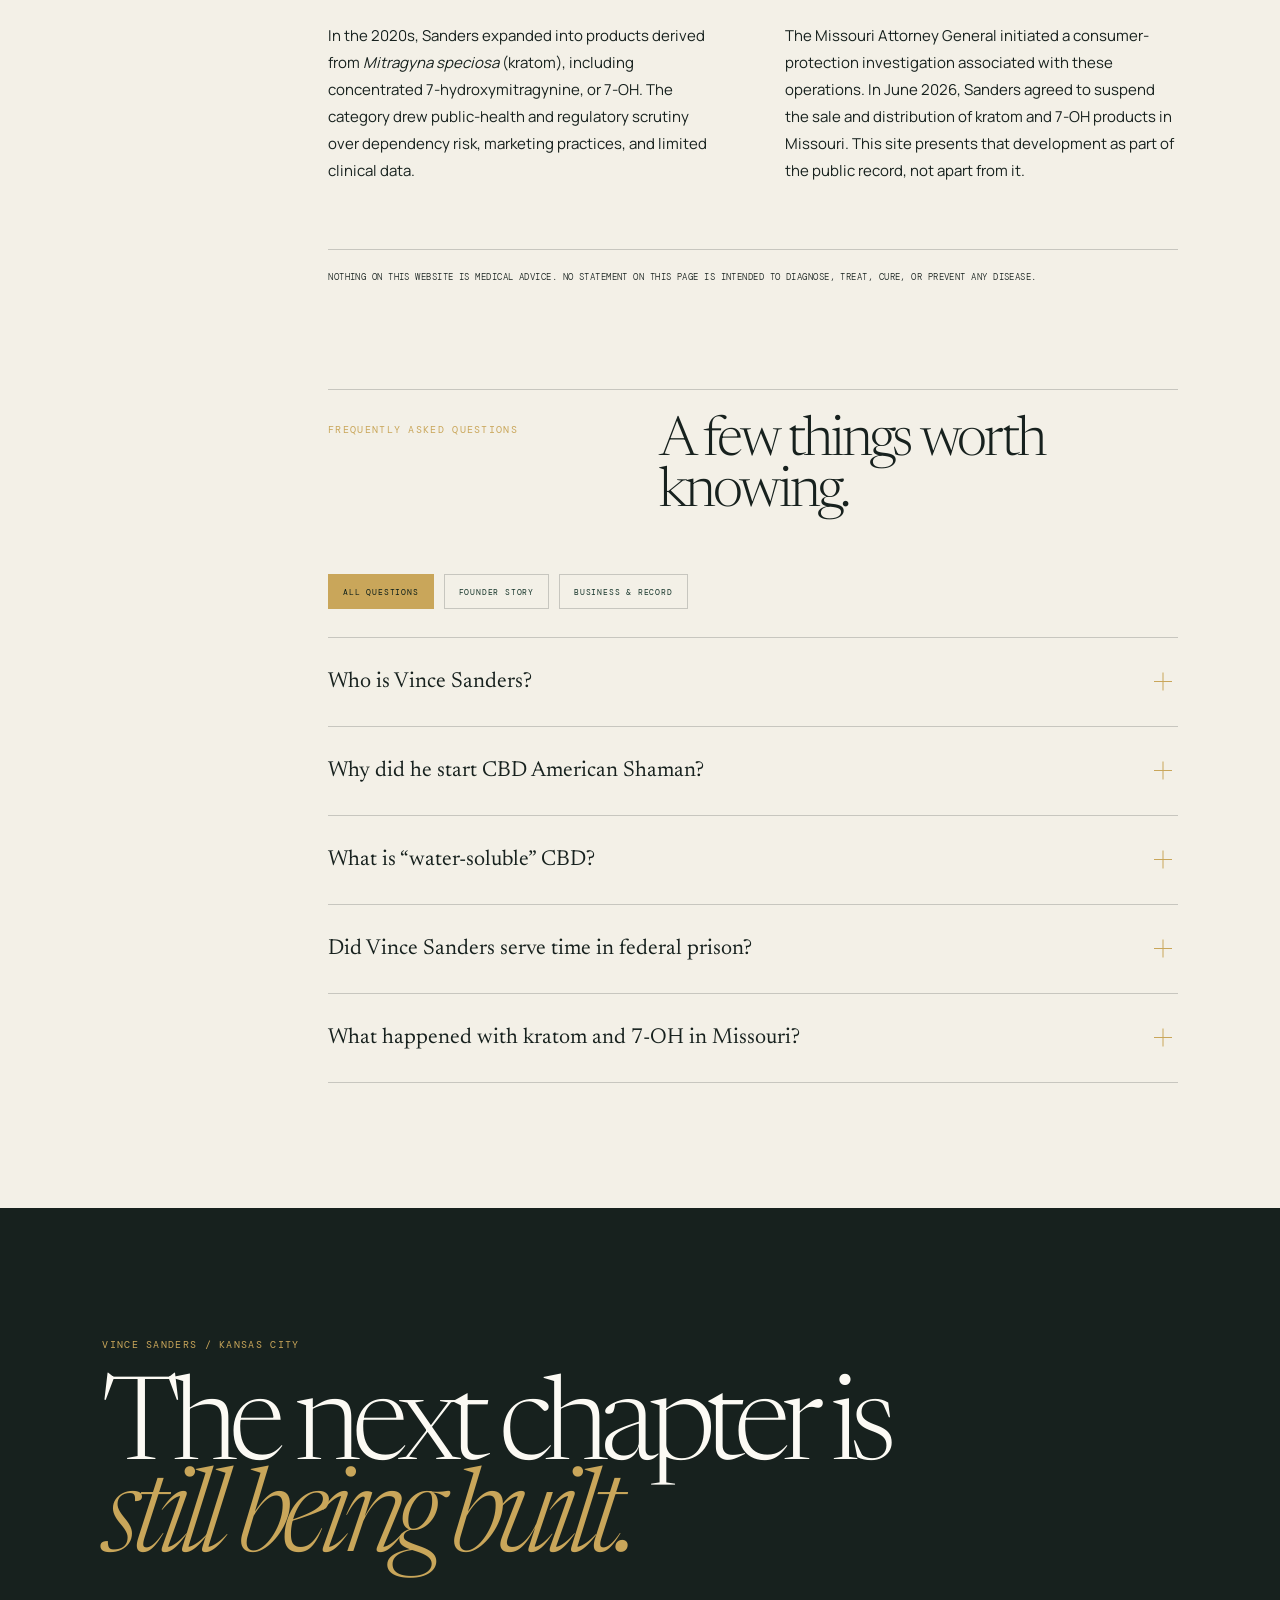
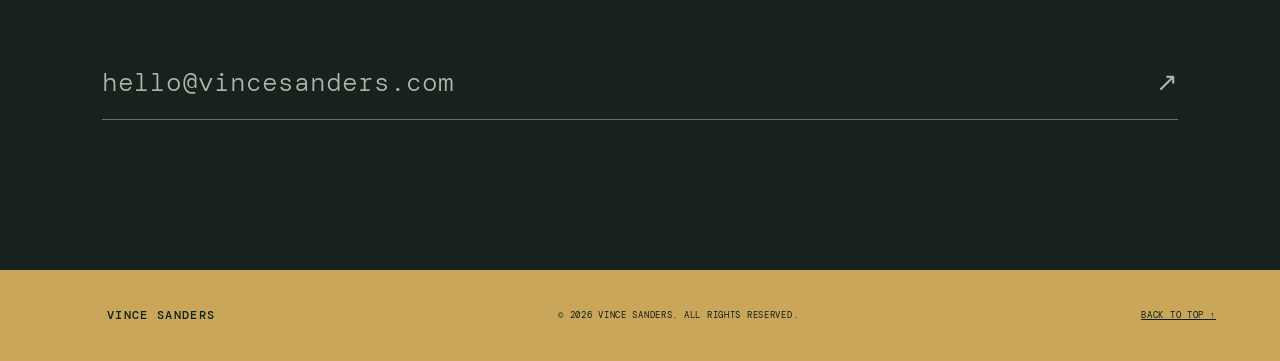
==== commit 87d2bfb7: "Revert "Build SASE.Net homepage" This reverts commit 3502ca2c801a85ff21a67e16322ef5da3f91a51f." ====
--- a/index.html
+++ b/index.html
@@ -3,130 +3,247 @@
 <head>
   <meta charset="utf-8">
   <meta name="viewport" content="width=device-width, initial-scale=1">
-  <meta name="description" content="SASE.Net unifies networking and security at the edge, giving every user fast, identity-aware access from anywhere.">
-  <meta name="theme-color" content="#06131d">
-  <title>SASE.Net — One secure edge for every connection</title>
+  <meta name="description" content="The official biography of Vince Sanders, Kansas City entrepreneur and founder of CBD American Shaman.">
+  <meta name="theme-color" content="#0d1f1a">
+  <title>Vince Sanders — Founder & Entrepreneur</title>
+  <link rel="icon" href="data:image/svg+xml,%3Csvg xmlns='http://www.w3.org/2000/svg' viewBox='0 0 64 64'%3E%3Crect width='64' height='64' fill='%230d1f1a'/%3E%3Crect x='7' y='7' width='50' height='50' fill='none' stroke='%23c9a65a'/%3E%3Ctext x='32' y='40' text-anchor='middle' font-family='Georgia' font-size='22' fill='%23c9a65a'%3EVS%3C/text%3E%3C/svg%3E">
   <link rel="stylesheet" href="styles.css">
   <script src="script.js" defer></script>
 </head>
 <body>
   <a class="skip-link" href="#main">Skip to content</a>
   <header class="site-header" data-header>
-    <a class="brand" href="#top" aria-label="SASE.Net home"><span class="brand-mark">S/</span><span>SASE.NET</span></a>
-    <button class="menu-toggle" type="button" aria-expanded="false" aria-controls="site-nav"><span></span><span></span><span class="sr-only">Menu</span></button>
+    <a class="wordmark" href="#top" aria-label="Vince Sanders, home">
+      <span class="monogram">VS</span>
+      <span>Vince Sanders</span>
+    </a>
+    <button class="menu-toggle" type="button" aria-expanded="false" aria-controls="site-nav">
+      <span></span><span></span><span class="sr-only">Menu</span>
+    </button>
     <nav id="site-nav" aria-label="Primary navigation">
-      <a href="#platform">Platform</a><a href="#architecture">Architecture</a><a href="#experts">Experts</a><a href="#resources">Resources</a>
-      <a class="button button-small" href="#contact">Build your edge <span>↗</span></a>
+      <a href="#story">Story</a>
+      <a href="#company">Company</a>
+      <a href="#record">Record</a>
+      <a class="nav-cta" href="#contact">Connect <span aria-hidden="true">↗</span></a>
     </nav>
   </header>
 
   <main id="main">
     <section class="hero" id="top">
-      <div class="hero-copy reveal">
-        <p class="kicker"><span class="status-dot"></span> The secure edge is online</p>
-        <h1>Every connection.<br><em>One secure edge.</em></h1>
-        <p class="hero-dek">SASE.Net brings networking and security into one cloud-native control plane—so people connect faster, policies follow identity, and your team sees everything.</p>
-        <div class="hero-actions"><a class="button" href="#contact">Design your SASE <span>↗</span></a><a class="text-link" href="#platform">Explore the platform <span>↓</span></a></div>
-      </div>
-      <div class="edge-map reveal" aria-label="Live global SASE edge visualization">
-        <div class="map-head"><span>GLOBAL EDGE / LIVE</span><span class="live">99.999% AVAILABLE</span></div>
-        <svg viewBox="0 0 760 560" role="img" aria-label="Users and offices connected through secure global points of presence">
-          <defs><filter id="glow"><feGaussianBlur stdDeviation="6" result="b"/><feMerge><feMergeNode in="b"/><feMergeNode in="SourceGraphic"/></feMerge></filter><linearGradient id="route" x1="0" x2="1"><stop stop-color="#43e6dc"/><stop offset="1" stop-color="#5c8dff"/></linearGradient></defs>
-          <g class="grid-lines"><path d="M0 80h760M0 160h760M0 240h760M0 320h760M0 400h760M0 480h760M95 0v560M190 0v560M285 0v560M380 0v560M475 0v560M570 0v560M665 0v560"/></g>
-          <g class="routes"><path d="M96 150C190 110 240 275 347 249S485 110 644 148"/><path d="M98 420C215 459 228 321 347 249S518 380 653 405"/><path d="M347 249C420 229 500 255 577 281"/></g>
-          <g class="nodes">
-            <g transform="translate(347 249)" class="core"><circle r="60"/><circle r="39"/><path d="M-15 0h30M0-15v30"/><text y="91">UNIFIED POLICY</text></g>
-            <g transform="translate(96 150)"><circle r="12"/><text x="20" y="5">LONDON / 12ms</text></g><g transform="translate(644 148)"><circle r="12"/><text x="-20" y="-20" text-anchor="end">SINGAPORE / 18ms</text></g>
-            <g transform="translate(98 420)"><circle r="12"/><text x="20" y="5">SÃO PAULO / 21ms</text></g><g transform="translate(653 405)"><circle r="12"/><text x="-20" y="5" text-anchor="end">SYDNEY / 16ms</text></g><g transform="translate(577 281)"><circle r="9"/><text x="18" y="5">ISTANBUL / 9ms</text></g>
+      <div class="hero-grid" aria-hidden="true"></div>
+      <div class="hero-meta reveal">
+        <span>Founder / Entrepreneur</span>
+        <span>Kansas City, Missouri</span>
+      </div>
+      <div class="hero-copy">
+        <p class="eyebrow reveal">A life built outside the expected lines</p>
+        <h1 class="reveal">Vince<br><em>Sanders</em></h1>
+        <p class="hero-dek reveal">Founder of CBD American Shaman. Self-taught entrepreneur. Builder of one of America’s largest hemp retail networks.</p>
+      </div>
+      <div class="hero-mark reveal" aria-hidden="true">
+        <svg viewBox="0 0 540 540">
+          <g class="rings">
+            <circle cx="270" cy="270" r="224"/>
+            <circle cx="270" cy="270" r="157"/>
+            <path d="M270 46 464 158v224L270 494 76 382V158Z"/>
+            <path d="m133 270 137-79 137 79-137 79Z"/>
           </g>
-          <g class="packets"><circle r="4"><animateMotion dur="4s" repeatCount="indefinite" path="M96 150C190 110 240 275 347 249S485 110 644 148"/></circle><circle r="4"><animateMotion dur="5s" begin="-2s" repeatCount="indefinite" path="M98 420C215 459 228 321 347 249S518 380 653 405"/></circle></g>
+          <g class="points">
+            <circle cx="270" cy="46" r="9"/><circle cx="464" cy="158" r="9"/>
+            <circle cx="464" cy="382" r="9"/><circle cx="270" cy="494" r="9"/>
+            <circle cx="76" cy="382" r="9"/><circle cx="76" cy="158" r="9"/>
+          </g>
+          <text x="270" y="286" text-anchor="middle">VS</text>
         </svg>
-        <div class="map-legend"><span><i></i> Encrypted route</span><span><i></i> Active PoP</span><span>05 regions shown</span></div>
-      </div>
-      <div class="trust-strip reveal"><p>Built around the standards modern teams trust</p><div><span>ZERO TRUST</span><span>SD-WAN</span><span>SWG</span><span>CASB</span><span>FWaaS</span><span>DLP</span></div></div>
-    </section>
-
-    <section class="proof section" aria-label="Platform outcomes">
-      <div class="section-label reveal">THE NETWORK HAS CHANGED</div>
-      <div class="proof-intro reveal"><h2>Security built for where work happens <em>now.</em></h2><p>Apps moved to the cloud. People moved everywhere. SASE replaces stitched-together appliances with policy delivered from the closest edge.</p></div>
-      <div class="metrics reveal">
-        <article><strong>01</strong><span>Control plane</span><p>One place to define access, networking, and inspection.</p></article>
-        <article><strong>&lt;20<small>ms</small></strong><span>Target edge latency</span><p>Traffic is inspected close to the user—not backhauled.</p></article>
-        <article><strong>360°</strong><span>Visibility</span><p>Every user, app, device, and policy decision in context.</p></article>
-        <article><strong>24/7</strong><span>Protection</span><p>Threat intelligence follows every connection.</p></article>
-      </div>
-    </section>
-
-    <section class="experts section" id="experts">
-      <div class="section-label reveal">EXPERTISE AT THE EDGE</div>
-      <div class="section-heading reveal"><h2>Built with people who know networks <em>under pressure.</em></h2><p>Security architects, operators, and threat researchers shape every part of the platform.</p></div>
-      <div class="expert-grid">
-        <article class="expert-card reveal"><div class="avatar">MK</div><p class="role">CHIEF SECURITY ARCHITECT</p><h3>Maya Kim</h3><div class="bio"><p>Designs identity-first architectures for distributed enterprises.</p><span>ZTNA / IAM / POLICY</span></div></article>
-        <article class="expert-card reveal"><div class="avatar">JO</div><p class="role">GLOBAL NETWORKS</p><h3>Jonas Okafor</h3><div class="bio"><p>Builds resilient edge fabrics across high-growth networks.</p><span>SD-WAN / BGP / EDGE</span></div></article>
-        <article class="expert-card reveal"><div class="avatar">AL</div><p class="role">THREAT RESEARCH</p><h3>Amelia Lin</h3><div class="bio"><p>Turns emerging attack patterns into real-time defenses.</p><span>TI / MALWARE / SOC</span></div></article>
-        <article class="expert-card reveal"><div class="avatar">RS</div><p class="role">CUSTOMER ENGINEERING</p><h3>Rafael Silva</h3><div class="bio"><p>Guides global teams from legacy stacks to one secure edge.</p><span>MIGRATION / SRE / DLP</span></div></article>
-      </div>
-    </section>
-
-    <section class="platform section" id="platform">
-      <div class="platform-visual reveal">
-        <div class="orbit orbit-a"></div><div class="orbit orbit-b"></div><div class="orbit orbit-c"></div>
-        <div class="platform-core"><span>SASE.NET</span><strong>ONE<br>EDGE</strong></div>
-        <span class="orbit-label label-a">IDENTITY</span><span class="orbit-label label-b">DATA</span><span class="orbit-label label-c">APPS</span><span class="orbit-label label-d">DEVICES</span>
-      </div>
-      <div class="platform-copy">
-        <p class="section-label reveal">WHY SASE.NET</p><h2 class="reveal">Less stack.<br>More <em>control.</em></h2><p class="intro reveal">Bring security and networking together without forcing users through the data center.</p>
-        <div class="benefit-list">
-          <details open class="reveal"><summary><span>01</span>Make identity the perimeter<i></i></summary><p>Grant access to specific applications based on user, device posture, location, and risk—not a place on the network.</p></details>
-          <details class="reveal"><summary><span>02</span>Inspect traffic once<i></i></summary><p>A single-pass security engine applies web, firewall, malware, and data controls without chaining appliances.</p></details>
-          <details class="reveal"><summary><span>03</span>Route around disruption<i></i></summary><p>Application-aware paths continuously select the best-performing connection at every site.</p></details>
-          <details class="reveal"><summary><span>04</span>Operate from one console<i></i></summary><p>Shared policy, telemetry, and change history replace fragmented management across point products.</p></details>
-        </div>
-      </div>
-    </section>
-
-    <section class="use-cases section">
-      <div class="section-heading reveal"><p class="section-label">HOW TEAMS USE SASE</p><h2>One edge. Different <em>missions.</em></h2></div>
-      <div class="use-grid">
-        <article class="reveal"><span>REMOTE WORK</span><h3>Give people app access, not network access.</h3><p>Replace broad VPN tunnels with fast, identity-aware connections to private and SaaS apps.</p><a href="#contact">Explore ZTNA ↗</a></article>
-        <article class="reveal"><span>BRANCH NETWORKS</span><h3>Open sites without shipping a security stack.</h3><p>Connect branches through lightweight edges and deliver policy from the cloud.</p><a href="#contact">Explore SD-WAN ↗</a></article>
-        <article class="reveal"><span>CLOUD MIGRATION</span><h3>Protect data across every cloud path.</h3><p>See sanctioned and unsanctioned apps, control sensitive data, and reduce shadow IT.</p><a href="#contact">Explore CASB ↗</a></article>
-      </div>
-    </section>
-
-    <section class="architecture section" id="architecture">
-      <div class="architecture-sticky"><p class="section-label">CORE ARCHITECTURE</p><h2>The capabilities of a complete <em>SASE.</em></h2><p>Explore the controls that converge at the edge.</p></div>
-      <div class="capability-list" data-capabilities>
-        <details open><summary><span>01</span><b>Zero Trust Network Access</b><i></i></summary><p>Continuously verify identity, device posture, and context before connecting a user to a specific application.</p><div class="tags"><span>Least privilege</span><span>Continuous trust</span><span>Private apps</span></div></details>
-        <details><summary><span>02</span><b>Secure Web Gateway</b><i></i></summary><p>Inspect web traffic, block malicious destinations, and enforce acceptable-use policy from every edge.</p><div class="tags"><span>URL filtering</span><span>TLS inspection</span><span>Malware defense</span></div></details>
-        <details><summary><span>03</span><b>Cloud Access Security Broker</b><i></i></summary><p>Discover cloud application use and govern how sensitive information moves through sanctioned services.</p><div class="tags"><span>Shadow IT</span><span>App control</span><span>Data policy</span></div></details>
-        <details><summary><span>04</span><b>Firewall as a Service</b><i></i></summary><p>Apply application-aware firewall policy consistently to users, branches, and cloud resources.</p><div class="tags"><span>IPS</span><span>DNS security</span><span>App control</span></div></details>
-        <details class="more-capability"><summary><span>05</span><b>Data Loss Prevention</b><i></i></summary><p>Identify sensitive data and stop accidental or intentional exposure across web, cloud, and private applications.</p><div class="tags"><span>Classification</span><span>Exact match</span><span>Coaching</span></div></details>
-        <details class="more-capability"><summary><span>06</span><b>Digital Experience Monitoring</b><i></i></summary><p>Measure the path from user to application and isolate performance issues before tickets arrive.</p><div class="tags"><span>Path analytics</span><span>Synthetic tests</span><span>User experience</span></div></details>
-        <button class="show-more" type="button" data-show-more>Show all capabilities <span>＋</span></button>
-      </div>
-    </section>
-
-    <section class="quote-section section">
-      <div class="quote-signal reveal" aria-hidden="true"><span></span><span></span><span></span><span></span></div>
-      <blockquote class="reveal">“The best security architecture is the one people never have to work around.”</blockquote>
-      <div class="quote-meta reveal"><div class="avatar small">NK</div><p><strong>Nora Keskin</strong><br><span>CEO, SASE.Net</span></p></div>
-    </section>
-
-    <section class="resources section" id="resources">
-      <div class="tabs reveal" role="tablist" aria-label="SASE information"><button role="tab" aria-selected="true" data-tab="pricing">Pricing</button><button role="tab" aria-selected="false" data-tab="support">Customer support</button><button role="tab" aria-selected="false" data-tab="know">What to know</button><button role="tab" aria-selected="false" data-tab="difference">Why SASE.Net</button></div>
-      <div class="tab-panel reveal" data-panel="pricing"><p class="section-label">PRICING THAT FOLLOWS YOUR EDGE</p><h2>Start with the users and sites you have. <em>Scale when you need.</em></h2><p>One subscription brings the platform together. No appliance sprawl, hidden feature tiers, or separate policy engines.</p><a class="button dark" href="#contact">Request a design session ↗</a></div>
-      <div class="tab-panel" data-panel="support" hidden><p class="section-label">HUMANS, 24/7</p><h2>Engineers who stay with the <em>problem.</em></h2><p>Direct access to network and security specialists for deployment, migration, and incident response.</p><a class="button dark" href="#contact">Meet support ↗</a></div>
-      <div class="tab-panel" data-panel="know" hidden><p class="section-label">A PRACTICAL MIGRATION</p><h2>Move at the pace your <em>network allows.</em></h2><p>Adopt SASE by user group, location, or capability and preserve existing investments during the transition.</p><a class="button dark" href="#contact">Plan migration ↗</a></div>
-      <div class="tab-panel" data-panel="difference" hidden><p class="section-label">ONE PASS. ONE POLICY.</p><h2>Convergence that is <em>architectural.</em></h2><p>Networking and security share context, telemetry, and enforcement rather than meeting in a dashboard alone.</p><a class="button dark" href="#contact">Compare platforms ↗</a></div>
-      <div class="resource-links reveal"><a href="#architecture"><span>01 / GUIDE</span>What is SASE?<b>↗</b></a><a href="#platform"><span>02 / BLUEPRINT</span>Designing for zero trust<b>↗</b></a><a href="#top"><span>03 / REPORT</span>The state of the secure edge<b>↗</b></a><a href="#contact"><span>04 / CHECKLIST</span>SASE readiness assessment<b>↗</b></a></div>
-    </section>
-
-    <section class="contact section" id="contact">
-      <div class="contact-copy reveal"><p class="section-label">YOUR NEXT EDGE</p><h2>Make the network<br><em>feel invisible.</em></h2><p>Tell us how your people, apps, and locations connect. We’ll map a practical path to SASE.</p></div>
-      <form class="contact-form reveal"><label>Work email<input type="email" name="email" placeholder="you@company.com" required></label><label>What are you securing?<select name="scope"><option>Remote and hybrid users</option><option>Branches and offices</option><option>Cloud applications</option><option>Everything</option></select></label><button class="button" type="submit">Start the conversation <span>↗</span></button><p data-form-status>We’ll respond within one business day.</p></form>
+        <span>Est. 2015 / Kansas City</span>
+      </div>
+      <a class="scroll-cue" href="#story">Read the story <span aria-hidden="true">↓</span></a>
+    </section>
+
+    <section class="opening section" id="story">
+      <div class="section-tag reveal"><span>01</span> The beginning</div>
+      <div class="opening-copy">
+        <h2 class="reveal">Entrepreneurship wasn’t a career choice. It was <em>the way forward.</em></h2>
+        <div class="prose-columns reveal">
+          <p><strong>Stephen Vincent Sanders II</strong> was born and raised in Kansas City, Missouri, in a family shaped by entrepreneurial drive. When his father was sentenced to prison, Sanders left high school to help create financial stability at home. As a teenager, he started an auto-detailing company and taught himself business by doing it.</p>
+          <p>Sanders has never followed a traditional corporate path. In the 1990s, that instinct took him into the underground marijuana economy. He later pleaded guilty to a federal drug conspiracy charge tied to a multi-state distribution operation and served 32 months in federal prison. The conviction remains part of his story—and part of the perspective he brought to a changing cannabis industry.</p>
+        </div>
+      </div>
+    </section>
+
+    <figure class="story-portrait">
+      <div class="portrait-note reveal">
+        <span>Field notes / Kansas City</span>
+        <p>From the margins of an industry to the center of its American retail story.</p>
+      </div>
+      <div class="portrait-image reveal">
+        <img
+          src="assets/vince-sanders-hemp.jpeg"
+          alt="Vince Sanders standing among tall hemp plants"
+          width="678"
+          height="452"
+          loading="lazy">
+        <figcaption>Vince Sanders / Founder, CBD American Shaman</figcaption>
+      </div>
+    </figure>
+
+    <section class="turning-point">
+      <div class="turning-year reveal">2012</div>
+      <div class="turning-copy reveal">
+        <p class="eyebrow">The turning point</p>
+        <h2>A family illness became a search for a better way.</h2>
+        <p>When Denny Van Tuyl—a beloved uncle and paternal figure—was diagnosed with Stage 4 lung cancer, Sanders began researching cannabinoids as a way to help ease his pain and treatment side effects. With few commercial CBD products available, he experimented with low-THC hemp and early extraction methods. The experience convinced him that the plant held both therapeutic promise and commercial potential.</p>
+      </div>
+    </section>
+
+    <section class="film section" aria-labelledby="film-title">
+      <div class="section-tag reveal"><span>Watch</span> In his own words</div>
+      <div class="film-content">
+        <div class="film-heading reveal">
+          <h2 id="film-title">The story, told<br><em>in conversation.</em></h2>
+          <p>Watch Vince Sanders discuss the experiences, decisions, and ideas behind his entrepreneurial path.</p>
+        </div>
+        <div class="video-frame reveal">
+          <iframe
+            src="https://www.youtube.com/embed/WI3IMSfQlRI?si=mFeWUb-4pV909ffX&amp;start=8&amp;rel=0"
+            title="Vince Sanders in conversation"
+            loading="lazy"
+            referrerpolicy="strict-origin-when-cross-origin"
+            allow="accelerometer; autoplay; clipboard-write; encrypted-media; gyroscope; picture-in-picture; web-share"
+            allowfullscreen>
+          </iframe>
+        </div>
+        <a class="video-link reveal" href="https://www.youtube.com/watch?v=WI3IMSfQlRI&amp;t=8s" target="_blank" rel="noreferrer">
+          Watch directly on YouTube <span aria-hidden="true">↗</span>
+        </a>
+      </div>
+    </section>
+
+    <section class="company section" id="company">
+      <div class="section-tag reveal"><span>02</span> CBD American Shaman</div>
+      <div class="company-heading reveal">
+        <p class="eyebrow">Founded March 2015</p>
+        <h2>From a Kansas City idea to <em>American main streets.</em></h2>
+        <a class="company-site-link" href="https://cbdamericanshaman.com/" target="_blank" rel="noreferrer">
+          Visit CBD American Shaman <span aria-hidden="true">↗</span>
+        </a>
+      </div>
+      <div class="company-layout">
+        <div class="record-spine reveal" aria-label="Company timeline">
+          <article>
+            <time>2015</time>
+            <div><h3>The launch</h3><p>CBD American Shaman officially launched in Kansas City after years spent navigating the early state-level hemp landscape.</p></div>
+          </article>
+          <article>
+            <time>2018</time>
+            <div><h3>A national opening</h3><p>Following the Farm Bill, the company accelerated its franchise-led retail expansion across the United States.</p></div>
+          </article>
+          <article>
+            <time>360+</time>
+            <div><h3>Stores at peak</h3><p>The network grew to more than 360 brick-and-mortar storefronts, supported by headquarters in Missouri and processing operations in Montana.</p></div>
+          </article>
+        </div>
+        <div class="company-aside reveal">
+          <figure class="company-portrait">
+            <img
+              src="assets/vince-sanders-american-shaman.jpg"
+              alt="Vince Sanders wearing a CBD American Shaman shirt"
+              width="1200"
+              height="1202"
+              loading="lazy">
+            <figcaption>Vince Sanders / CBD American Shaman</figcaption>
+          </figure>
+          <div class="company-statement">
+            <span class="stamp">Built to scale</span>
+            <p>Sanders designed the business around physical retail, education, and franchising. The company distinguished its product line through “water-soluble” CBD formulations marketed as an alternative to traditional oil-based tinctures, with an emphasis on consumer experience and absorption.</p>
+          </div>
+        </div>
+      </div>
+    </section>
+
+    <section class="principles">
+      <div class="principles-intro reveal">
+        <span>03 / The operating system</span>
+        <h2>Learn by moving.<br>Build by <em>doing.</em></h2>
+      </div>
+      <div class="principle-grid">
+        <article class="reveal"><span>01</span><h3>Start before certainty</h3><p>Sanders built businesses in categories before the path was obvious or established.</p></article>
+        <article class="reveal"><span>02</span><h3>Make access tangible</h3><p>Retail stores gave an unfamiliar product a local place, a guide, and room for questions.</p></article>
+        <article class="reveal"><span>03</span><h3>Scale through people</h3><p>A franchise network let independent operators carry the model into communities nationwide.</p></article>
+      </div>
+    </section>
+
+    <section class="record section" id="record">
+      <div class="section-tag reveal"><span>04</span> The full record</div>
+      <div class="record-copy">
+        <h2 class="reveal">Progress and scrutiny can exist in the <em>same story.</em></h2>
+        <div class="record-grid reveal">
+          <p>In the 2020s, Sanders expanded into products derived from <i>Mitragyna speciosa</i> (kratom), including concentrated 7-hydroxymitragynine, or 7-OH. The category drew public-health and regulatory scrutiny over dependency risk, marketing practices, and limited clinical data.</p>
+          <p>The Missouri Attorney General initiated a consumer-protection investigation associated with these operations. In June 2026, Sanders agreed to suspend the sale and distribution of kratom and 7-OH products in Missouri. This site presents that development as part of the public record, not apart from it.</p>
+        </div>
+        <p class="disclaimer reveal">Nothing on this website is medical advice. No statement on this page is intended to diagnose, treat, cure, or prevent any disease.</p>
+        <section class="faq reveal" aria-labelledby="faq-title">
+          <div class="faq-heading">
+            <p class="eyebrow">Frequently asked questions</p>
+            <h3 id="faq-title">A few things worth<br>knowing.</h3>
+          </div>
+          <div class="faq-tabs" role="tablist" aria-label="FAQ categories">
+            <button type="button" role="tab" aria-selected="true" data-faq-filter="all">All questions</button>
+            <button type="button" role="tab" aria-selected="false" data-faq-filter="founder">Founder story</button>
+            <button type="button" role="tab" aria-selected="false" data-faq-filter="business">Business &amp; record</button>
+          </div>
+          <div class="faq-list">
+            <details data-faq-category="founder">
+              <summary>
+                <span>Who is Vince Sanders?</span>
+                <i aria-hidden="true"></i>
+              </summary>
+              <p>Vince Sanders is a self-taught entrepreneur from Kansas City, Missouri, and the founder of CBD American Shaman. He began working for himself as a teenager and has spent his career building independently owned businesses.</p>
+            </details>
+            <details data-faq-category="founder">
+              <summary>
+                <span>Why did he start CBD American Shaman?</span>
+                <i aria-hidden="true"></i>
+              </summary>
+              <p>Sanders began researching cannabinoids in 2012 after his uncle Denny Van Tuyl was diagnosed with Stage 4 lung cancer. That personal search led him to experiment with early hemp extracts and, in March 2015, launch CBD American Shaman.</p>
+            </details>
+            <details data-faq-category="business">
+              <summary>
+                <span>What is “water-soluble” CBD?</span>
+                <i aria-hidden="true"></i>
+              </summary>
+              <p>It is the company’s term for formulations designed to disperse in water rather than remain oil-based. CBD American Shaman has marketed this delivery format as a way to improve the consumer experience and product absorption. These statements are not medical claims.</p>
+            </details>
+            <details data-faq-category="founder">
+              <summary>
+                <span>Did Vince Sanders serve time in federal prison?</span>
+                <i aria-hidden="true"></i>
+              </summary>
+              <p>Yes. Sanders pleaded guilty to a federal drug conspiracy charge connected to a multi-state marijuana distribution operation and served 32 months in federal prison. His conviction is included here as part of the complete public record.</p>
+            </details>
+            <details data-faq-category="business">
+              <summary>
+                <span>What happened with kratom and 7-OH in Missouri?</span>
+                <i aria-hidden="true"></i>
+              </summary>
+              <p>Following a consumer-protection investigation by the Missouri Attorney General, Sanders agreed in June 2026 to suspend the sale and distribution of kratom and 7-hydroxymitragynine products in Missouri.</p>
+            </details>
+          </div>
+        </section>
+      </div>
+    </section>
+
+    <section class="contact" id="contact">
+      <p class="eyebrow reveal">Vince Sanders / Kansas City</p>
+      <h2 class="reveal">The next chapter is<br><em>still being built.</em></h2>
+      <a class="contact-link reveal" href="mailto:hello@vincesanders.com">hello@vincesanders.com <span aria-hidden="true">↗</span></a>
     </section>
   </main>
-  <footer><a class="brand" href="#top"><span class="brand-mark">S/</span><span>SASE.NET</span></a><p>Secure access. Service edge. One network.</p><p>© <span data-year></span> SASE.Net</p><a href="#top">Back to top ↑</a></footer>
+
+  <footer>
+    <a class="wordmark" href="#top"><span class="monogram">VS</span><span>Vince Sanders</span></a>
+    <p>© <span data-year></span> Vince Sanders. All rights reserved.</p>
+    <a href="#top">Back to top ↑</a>
+  </footer>
 </body>
 </html>
--- a/styles.css
+++ b/styles.css
@@ -1,18 +1,226 @@
-@import url('https://fonts.googleapis.com/css2?family=Barlow+Condensed:wght@500;600;700&family=IBM+Plex+Mono:wght@400;500&family=Inter:wght@400;500;600&display=swap');
-:root{--navy:#06131d;--navy-2:#0a1d2a;--panel:#102b3b;--cyan:#43e6dc;--blue:#5c8dff;--orange:#ff9d62;--ice:#eaf5f5;--mist:#aec4c9;--paper:#f3f7f6;--ink:#10222c;--line:rgba(234,245,245,.16);--line-dark:rgba(16,34,44,.16);--display:"Barlow Condensed",Arial,sans-serif;--body:Inter,Arial,sans-serif;--mono:"IBM Plex Mono",monospace}
-*{box-sizing:border-box}html{scroll-behavior:smooth}body{margin:0;overflow-x:hidden;background:var(--paper);color:var(--ink);font-family:var(--body)}a{color:inherit}h1,h2,h3,p{margin-top:0}button,input,select{font:inherit}::selection{background:var(--cyan);color:var(--navy)}:focus-visible{outline:2px solid var(--orange);outline-offset:4px}.sr-only{position:absolute;width:1px;height:1px;overflow:hidden;clip:rect(0,0,0,0);white-space:nowrap}.skip-link{position:fixed;z-index:100;top:8px;left:8px;padding:10px 14px;background:white;transform:translateY(-150%)}.skip-link:focus{transform:none}
-.site-header{position:fixed;z-index:50;inset:0 0 auto;height:78px;padding:0 clamp(22px,5vw,76px);display:flex;align-items:center;justify-content:space-between;color:var(--ice);border-bottom:1px solid var(--line);transition:.25s}.site-header.scrolled{height:66px;background:rgba(6,19,29,.92);backdrop-filter:blur(14px)}.brand{display:flex;align-items:center;gap:11px;color:inherit;text-decoration:none;font:600 17px var(--display);letter-spacing:.12em}.brand-mark{display:grid;place-items:center;width:34px;height:34px;color:var(--navy);background:var(--cyan);font:700 16px var(--display);letter-spacing:-.05em}.site-header nav{display:flex;align-items:center;gap:30px}.site-header nav>a:not(.button){font:500 10px var(--mono);letter-spacing:.08em;text-decoration:none;text-transform:uppercase;color:var(--mist)}.menu-toggle{display:none;color:inherit;background:none;border:0}.button{display:inline-flex;align-items:center;justify-content:space-between;gap:30px;min-height:52px;padding:0 22px;color:var(--navy);background:var(--cyan);border:1px solid var(--cyan);font:500 10px var(--mono);letter-spacing:.06em;text-transform:uppercase;text-decoration:none;cursor:pointer;transition:.2s}.button:hover{background:var(--ice);border-color:var(--ice)}.button-small{min-height:40px;padding:0 15px;gap:16px}.button.dark{color:var(--ice);background:var(--navy);border-color:var(--navy)}
-.hero{position:relative;min-height:100svh;padding:145px clamp(22px,5vw,76px) 0;background:var(--navy);color:var(--ice);overflow:hidden}.hero:before{position:absolute;inset:0;content:"";background:radial-gradient(circle at 78% 35%,rgba(67,230,220,.1),transparent 32%),linear-gradient(rgba(255,255,255,.025) 1px,transparent 1px),linear-gradient(90deg,rgba(255,255,255,.025) 1px,transparent 1px);background-size:auto,72px 72px,72px 72px}.hero-copy{position:relative;z-index:2;width:46%;padding:30px 0 110px}.kicker,.section-label{font:500 9px var(--mono);letter-spacing:.13em;text-transform:uppercase}.kicker{color:var(--cyan)}.status-dot{display:inline-block;width:7px;height:7px;margin-right:9px;border-radius:50%;background:var(--cyan);box-shadow:0 0 14px var(--cyan)}.hero h1{margin:32px 0 30px;font:600 clamp(72px,8.6vw,138px)/.78 var(--display);letter-spacing:-.04em;text-transform:uppercase}.hero h1 em,.section h2 em{color:var(--cyan);font-style:normal}.hero-dek{max-width:540px;color:var(--mist);font-size:clamp(17px,1.5vw,22px);line-height:1.55}.hero-actions{display:flex;align-items:center;gap:30px;margin-top:42px}.text-link{color:var(--ice);font:500 10px var(--mono);letter-spacing:.05em;text-decoration:none;text-transform:uppercase}.text-link span{color:var(--cyan);margin-left:8px}.edge-map{position:absolute;z-index:1;top:116px;right:3vw;width:49%;border:1px solid var(--line);background:rgba(10,29,42,.63);box-shadow:0 30px 80px rgba(0,0,0,.28);backdrop-filter:blur(4px)}.map-head,.map-legend{display:flex;justify-content:space-between;padding:14px 16px;color:var(--mist);font:400 8px var(--mono);letter-spacing:.08em}.map-head{border-bottom:1px solid var(--line)}.live{color:var(--cyan)}.edge-map svg{display:block;width:100%;height:auto}.grid-lines{fill:none;stroke:rgba(234,245,245,.06);stroke-width:1}.routes{fill:none;stroke:url(#route);stroke-width:1.6;stroke-dasharray:5 6}.nodes circle{fill:var(--navy);stroke:var(--cyan);stroke-width:2;filter:url(#glow)}.nodes text{fill:var(--mist);font:400 9px var(--mono);letter-spacing:.05em}.core circle:first-child{fill:rgba(67,230,220,.05);stroke-dasharray:4 6}.core circle:nth-child(2){fill:var(--navy-2)}.core path{stroke:var(--cyan);stroke-width:2}.core text{fill:var(--cyan);text-anchor:middle}.packets circle{fill:var(--orange);filter:url(#glow)}.map-legend{border-top:1px solid var(--line)}.map-legend i{display:inline-block;width:10px;height:2px;margin-right:6px;background:var(--cyan)}.trust-strip{position:relative;z-index:2;margin:0 calc(clamp(22px,5vw,76px)*-1);padding:25px clamp(22px,5vw,76px);border-top:1px solid var(--line);display:flex;align-items:center;justify-content:space-between}.trust-strip p{margin:0;color:var(--mist);font:400 9px var(--mono);text-transform:uppercase}.trust-strip div{display:flex;gap:clamp(18px,3vw,50px)}.trust-strip span{color:#d7e5e5;font:600 18px var(--display);letter-spacing:.04em}
-.section{padding:120px clamp(22px,7vw,110px)}.section-label{color:#4c6872}.proof{background:var(--paper)}.proof-intro,.section-heading{display:grid;grid-template-columns:1.4fr .6fr;gap:8vw;margin:42px 0 85px}.section h2{margin:0;font:600 clamp(56px,6vw,92px)/.89 var(--display);letter-spacing:-.035em;text-transform:uppercase}.proof h2 em,.experts h2 em,.use-cases h2 em,.architecture h2 em,.resources h2 em{color:#168e8a}.proof-intro>p,.section-heading>p{align-self:end;margin:0;color:#536971;font-size:15px;line-height:1.75}.metrics{display:grid;grid-template-columns:repeat(4,1fr);border-top:1px solid var(--line-dark);border-bottom:1px solid var(--line-dark)}.metrics article{min-height:245px;padding:30px;border-right:1px solid var(--line-dark)}.metrics article:last-child{border:0}.metrics strong{display:block;color:var(--ink);font:600 55px var(--display)}.metrics strong small{font-size:24px}.metrics span{display:block;margin:45px 0 13px;font:500 10px var(--mono);text-transform:uppercase}.metrics p{margin:0;color:#61747b;font-size:12px;line-height:1.6}
-.experts{background:var(--navy-2);color:var(--ice)}.experts .section-label{color:var(--cyan)}.experts .section-heading>p{color:var(--mist)}.expert-grid{display:grid;grid-template-columns:repeat(4,1fr);border:1px solid var(--line)}.expert-card{position:relative;min-height:380px;padding:25px;border-right:1px solid var(--line);overflow:hidden}.expert-card:last-child{border:0}.avatar{width:100%;aspect-ratio:1.2/1;display:grid;place-items:center;background:linear-gradient(135deg,#16394c,#0b202d);color:rgba(67,230,220,.68);font:600 88px var(--display);letter-spacing:-.06em}.role{margin:22px 0 7px;color:var(--cyan);font:400 8px var(--mono);letter-spacing:.08em}.expert-card h3{font:600 28px var(--display);letter-spacing:.01em;text-transform:uppercase}.bio{position:absolute;inset:auto 0 0;padding:22px 25px;background:var(--cyan);color:var(--navy);transform:translateY(100%);transition:.3s}.expert-card:hover .bio,.expert-card:focus-within .bio{transform:none}.bio p{font-size:13px;line-height:1.5}.bio span{font:500 8px var(--mono)}
-.platform{display:grid;grid-template-columns:1fr 1fr;gap:10vw;align-items:center;background:#0d2533;color:var(--ice)}.platform-visual{position:relative;aspect-ratio:1;display:grid;place-items:center}.orbit{position:absolute;border:1px solid rgba(67,230,220,.24);border-radius:50%}.orbit:after{position:absolute;top:50%;left:-5px;width:9px;height:9px;content:"";border-radius:50%;background:var(--orange);box-shadow:0 0 12px var(--orange)}.orbit-a{inset:7%;animation:spin 22s linear infinite}.orbit-b{inset:20%;animation:spin 16s linear infinite reverse}.orbit-c{inset:33%;animation:spin 12s linear infinite}.platform-core{position:relative;z-index:2;width:33%;aspect-ratio:1;display:grid;place-items:center;text-align:center;border-radius:50%;background:var(--cyan);color:var(--navy)}.platform-core span{position:absolute;top:25%;font:500 7px var(--mono)}.platform-core strong{font:600 27px/.8 var(--display)}.orbit-label{position:absolute;padding:7px 10px;border:1px solid var(--line);background:var(--navy-2);font:400 8px var(--mono)}.label-a{top:12%;left:18%}.label-b{top:23%;right:5%}.label-c{bottom:18%;right:12%}.label-d{bottom:8%;left:23%}.platform-copy .section-label{color:var(--cyan)}.platform-copy h2{margin:25px 0}.platform-copy .intro{color:var(--mist);line-height:1.7}.benefit-list{margin-top:42px;border-top:1px solid var(--line)}.benefit-list details{border-bottom:1px solid var(--line)}.benefit-list summary,.capability-list summary{display:grid;grid-template-columns:35px 1fr 20px;gap:12px;align-items:center;padding:22px 0;cursor:pointer;list-style:none}.benefit-list summary::-webkit-details-marker,.capability-list summary::-webkit-details-marker{display:none}.benefit-list summary{font:500 15px var(--body)}.benefit-list summary span{color:var(--cyan);font:400 8px var(--mono)}.benefit-list summary i,.capability-list summary i{position:relative;width:14px;height:14px}.benefit-list summary i:before,.benefit-list summary i:after,.capability-list summary i:before,.capability-list summary i:after{position:absolute;top:7px;width:14px;height:1px;content:"";background:var(--cyan);transition:.2s}.benefit-list summary i:after,.capability-list summary i:after{transform:rotate(90deg)}.benefit-list details[open] i:after,.capability-list details[open] i:after{transform:none}.benefit-list details p{margin:0 30px 22px 47px;color:var(--mist);font-size:13px;line-height:1.7}
-.use-cases{background:var(--paper)}.use-cases .section-heading{display:block}.use-cases .section-heading h2{margin-top:28px}.use-grid{display:grid;grid-template-columns:repeat(3,1fr);border-top:1px solid var(--line-dark)}.use-grid article{padding:35px 4vw 20px 0;border-right:1px solid var(--line-dark)}.use-grid article+article{padding-left:4vw}.use-grid article:last-child{border:0}.use-grid span{color:#168e8a;font:500 8px var(--mono)}.use-grid h3{margin:80px 0 22px;font:600 34px/.96 var(--display);text-transform:uppercase}.use-grid p{min-height:65px;color:#61747b;font-size:13px;line-height:1.65}.use-grid a{display:inline-block;margin-top:26px;padding-bottom:5px;border-bottom:1px solid #168e8a;font:500 9px var(--mono);text-decoration:none;text-transform:uppercase}
-.architecture{display:grid;grid-template-columns:.7fr 1.3fr;gap:9vw;background:#dfeaea}.architecture-sticky{position:sticky;top:100px;align-self:start}.architecture-sticky h2{margin:30px 0}.architecture-sticky>p:last-child{color:#61747b}.capability-list{border-top:1px solid var(--line-dark)}.capability-list details{border-bottom:1px solid var(--line-dark)}.capability-list summary{grid-template-columns:40px 1fr 20px;padding:27px 0}.capability-list summary span{color:#168e8a;font:400 9px var(--mono)}.capability-list summary b{font:600 27px var(--display);text-transform:uppercase}.capability-list summary i:before,.capability-list summary i:after{background:#168e8a}.capability-list details>p{max-width:600px;margin:0 20px 18px 52px;color:#536971;font-size:14px;line-height:1.7}.tags{margin:0 0 28px 52px;display:flex;gap:8px;flex-wrap:wrap}.tags span{padding:7px 9px;border:1px solid var(--line-dark);font:400 7px var(--mono);text-transform:uppercase}.more-capability{display:none}.capability-list.expanded .more-capability{display:block}.show-more{width:100%;padding:22px 0;display:flex;justify-content:space-between;color:var(--ink);background:none;border:0;border-bottom:1px solid var(--line-dark);cursor:pointer;font:500 9px var(--mono);text-transform:uppercase}
-.quote-section{position:relative;background:var(--navy);color:var(--ice);overflow:hidden}.quote-signal{position:absolute;top:0;right:4vw;width:44%;height:100%;display:flex;align-items:center;gap:15px;opacity:.45}.quote-signal span{display:block;flex:1;border:1px solid var(--cyan);border-radius:50%;aspect-ratio:1}.quote-signal span:nth-child(2){transform:scale(.75)}.quote-signal span:nth-child(3){transform:scale(.5)}.quote-section blockquote{position:relative;z-index:2;max-width:900px;margin:0;font:600 clamp(55px,6vw,92px)/.91 var(--display);text-transform:uppercase}.quote-meta{position:relative;z-index:2;display:flex;align-items:center;gap:16px;margin-top:55px}.avatar.small{width:55px;aspect-ratio:1;font-size:23px}.quote-meta p{margin:0;font-size:12px;line-height:1.6}.quote-meta span{color:var(--mist);font:400 8px var(--mono)}
-.resources{background:var(--orange)}.tabs{display:grid;grid-template-columns:repeat(4,1fr);border-bottom:1px solid rgba(16,34,44,.25)}.tabs button{padding:20px 10px;color:var(--ink);background:none;border:0;border-bottom:3px solid transparent;cursor:pointer;font:500 9px var(--mono);text-transform:uppercase}.tabs button[aria-selected=true]{border-color:var(--ink)}.tab-panel{padding:90px 8vw;text-align:center}.tab-panel[hidden]{display:none}.tab-panel h2{max-width:1000px;margin:28px auto}.tab-panel>p:not(.section-label){max-width:650px;margin:0 auto 35px;line-height:1.7}.resource-links{display:grid;grid-template-columns:repeat(4,1fr);border-top:1px solid rgba(16,34,44,.25);border-bottom:1px solid rgba(16,34,44,.25)}.resource-links a{min-height:150px;padding:22px;display:flex;flex-direction:column;text-decoration:none;border-right:1px solid rgba(16,34,44,.25);font:600 23px var(--display);text-transform:uppercase}.resource-links a:last-child{border:0}.resource-links span{margin-bottom:auto;font:400 7px var(--mono)}.resource-links b{align-self:flex-end;font-weight:400}
-.contact{display:grid;grid-template-columns:1.2fr .8fr;gap:10vw;background:var(--navy-2);color:var(--ice)}.contact .section-label{color:var(--cyan)}.contact h2{margin:30px 0}.contact-copy>p:last-child{max-width:560px;color:var(--mist);line-height:1.7}.contact-form{align-self:end}.contact-form label{display:block;margin-bottom:22px;color:var(--mist);font:400 8px var(--mono);text-transform:uppercase}.contact-form input,.contact-form select{width:100%;margin-top:8px;padding:17px 0;color:var(--ice);background:transparent;border:0;border-bottom:1px solid var(--line);border-radius:0;font:400 16px var(--body)}.contact-form select{color:var(--ice)}.contact-form .button{width:100%;margin-top:12px}.contact-form>p{margin:13px 0 0;color:var(--mist);font:400 8px var(--mono)}
-footer{padding:28px clamp(22px,5vw,76px);display:flex;align-items:center;gap:45px;background:var(--cyan);color:var(--navy)}footer .brand-mark{color:var(--cyan);background:var(--navy)}footer p,footer>a:last-child{margin:0;font:500 8px var(--mono);text-transform:uppercase}footer p:nth-of-type(1){margin-right:auto}
-.reveal{opacity:0;transform:translateY(22px);transition:opacity .7s,transform .7s}.reveal.is-visible{opacity:1;transform:none}@keyframes spin{to{transform:rotate(360deg)}}
-@media(max-width:900px){.site-header{height:66px;padding:0 20px}.menu-toggle{display:grid;gap:5px;padding:10px}.menu-toggle span:not(.sr-only){display:block;width:22px;height:1px;background:currentColor}.site-header nav{position:absolute;top:66px;left:0;width:100%;display:none;padding:28px 20px;background:var(--navy);flex-direction:column;align-items:flex-start}.site-header nav.open{display:flex}.hero{padding:105px 20px 0}.hero-copy{width:100%;padding-bottom:55px}.hero h1{font-size:20vw}.edge-map{position:relative;top:auto;right:auto;width:calc(100% + 40px);margin-left:-20px}.trust-strip{margin:0 -20px;padding:24px 20px;display:block;overflow:hidden}.trust-strip p{margin-bottom:18px}.trust-strip div{width:max-content}.section{padding:80px 20px}.proof-intro,.section-heading{display:block;margin:30px 0 55px}.proof-intro>p,.section-heading>p{margin-top:28px}.metrics{grid-template-columns:1fr 1fr}.metrics article:nth-child(2){border-right:0}.metrics article:nth-child(-n+2){border-bottom:1px solid var(--line-dark)}.expert-grid{grid-template-columns:1fr 1fr}.expert-card:nth-child(2){border-right:0}.expert-card:nth-child(-n+2){border-bottom:1px solid var(--line)}.platform{grid-template-columns:1fr}.platform-visual{max-width:600px}.use-grid{display:block}.use-grid article,.use-grid article+article{padding:30px 0;border-right:0;border-bottom:1px solid var(--line-dark)}.use-grid h3{margin-top:45px}.architecture{display:block}.architecture-sticky{position:static;margin-bottom:55px}.resource-links{grid-template-columns:1fr 1fr}.resource-links a:nth-child(2){border-right:0}.resource-links a:nth-child(-n+2){border-bottom:1px solid rgba(16,34,44,.25)}.contact{grid-template-columns:1fr}.contact-form{margin-top:40px}}
-@media(max-width:560px){.hero h1{font-size:21vw}.hero-actions{align-items:flex-start;flex-direction:column}.edge-map{overflow:hidden}.edge-map svg{width:140%;margin-left:-20%}.map-legend span:last-child{display:none}.trust-strip span{font-size:14px}.section h2{font-size:52px}.metrics{display:block}.metrics article{min-height:210px;border-right:0!important;border-bottom:1px solid var(--line-dark)}.expert-grid{display:block}.expert-card{border-right:0;border-bottom:1px solid var(--line)}.expert-card .bio{position:static;transform:none;margin:0 -25px -25px}.platform-visual{margin:0 -20px}.platform-core strong{font-size:20px}.capability-list summary b{font-size:22px}.quote-section blockquote{font-size:50px}.tabs{grid-template-columns:1fr 1fr}.tab-panel{padding:65px 0}.resource-links{display:block}.resource-links a{min-height:125px;border-right:0;border-bottom:1px solid rgba(16,34,44,.25)}footer{align-items:flex-start;flex-direction:column;gap:18px}footer p:nth-of-type(1){margin-right:0}}
-@media(prefers-reduced-motion:reduce){html{scroll-behavior:auto}*,*:before,*:after{animation-duration:.01ms!important;animation-iteration-count:1!important;transition-duration:.01ms!important}.reveal{opacity:1;transform:none}}
+@import url('https://fonts.googleapis.com/css2?family=DM+Mono:wght@300;400;500&family=Manrope:wght@400;500;600&family=Newsreader:opsz,wght@6..72,300;6..72,400;6..72,500&display=swap');
+
+:root {
+  --forest: #0d1f1a;
+  --forest-2: #16352b;
+  --paper: #f3f0e7;
+  --white: #fcfaf4;
+  --brass: #c9a65a;
+  --sage: #a8b7a6;
+  --ink: #17211e;
+  --line: rgba(23, 33, 30, .2);
+  --display: "Newsreader", Georgia, serif;
+  --body: "Manrope", Arial, sans-serif;
+  --mono: "DM Mono", monospace;
+}
+
+* { box-sizing: border-box; }
+html { scroll-behavior: smooth; }
+body { margin: 0; background: var(--paper); color: var(--ink); font-family: var(--body); }
+a { color: inherit; }
+p, h1, h2, h3 { margin-top: 0; }
+::selection { background: var(--brass); color: var(--forest); }
+:focus-visible { outline: 2px solid var(--brass); outline-offset: 4px; }
+.sr-only { position: absolute; width: 1px; height: 1px; padding: 0; margin: -1px; overflow: hidden; clip: rect(0,0,0,0); white-space: nowrap; border: 0; }
+.skip-link { position: fixed; z-index: 100; top: 8px; left: 8px; padding: 10px 14px; background: var(--white); transform: translateY(-150%); }
+.skip-link:focus { transform: none; }
+
+.site-header { position: fixed; z-index: 50; top: 0; left: 0; width: 100%; height: 82px; padding: 0 clamp(22px, 5vw, 78px); display: flex; align-items: center; justify-content: space-between; color: var(--white); border-bottom: 1px solid rgba(255,255,255,.16); transition: background .3s, height .3s; }
+.site-header.scrolled { height: 68px; background: rgba(13,31,26,.94); backdrop-filter: blur(12px); }
+.wordmark { display: flex; align-items: center; gap: 12px; font: 500 12px var(--mono); letter-spacing: .11em; text-transform: uppercase; text-decoration: none; }
+.monogram { display: grid; place-items: center; width: 31px; height: 31px; border: 1px solid var(--brass); color: var(--brass); font: 400 13px var(--display); letter-spacing: -.05em; }
+nav { display: flex; align-items: center; gap: 32px; }
+nav a { font: 400 10px var(--mono); letter-spacing: .09em; text-transform: uppercase; text-decoration: none; }
+.nav-cta { padding: 11px 15px; border: 1px solid rgba(255,255,255,.42); }
+.menu-toggle { display: none; color: inherit; background: none; border: 0; }
+
+.hero { position: relative; min-height: 100svh; padding: 108px clamp(22px, 5vw, 78px) 34px; display: grid; grid-template-columns: 1.1fr .9fr; grid-template-rows: auto 1fr auto; overflow: hidden; background: var(--forest); color: var(--white); isolation: isolate; }
+.hero-grid { position: absolute; inset: 0; z-index: -1; background-image: linear-gradient(rgba(255,255,255,.055) 1px, transparent 1px), linear-gradient(90deg, rgba(255,255,255,.055) 1px, transparent 1px); background-size: 12.5vw 12.5vw; mask-image: linear-gradient(to bottom, black, transparent 90%); }
+.hero-meta { grid-column: 1/-1; display: flex; justify-content: space-between; font: 300 9px var(--mono); letter-spacing: .15em; text-transform: uppercase; color: var(--sage); }
+.hero-copy { align-self: center; padding: 45px 0; }
+.eyebrow { font: 400 10px var(--mono); letter-spacing: .13em; text-transform: uppercase; color: var(--brass); }
+.hero h1 { margin: 25px 0 30px; font: 300 clamp(94px, 12vw, 188px)/.7 var(--display); letter-spacing: -.085em; }
+h1 em, h2 em { color: var(--brass); font-style: italic; font-weight: 300; }
+.hero-dek { max-width: 540px; margin: 0; color: #cad3cc; font: 300 clamp(21px, 2vw, 30px)/1.28 var(--display); }
+.hero-mark { position: relative; display: grid; place-items: center; align-self: center; }
+.hero-mark svg { width: min(44vw, 560px); overflow: visible; }
+.rings { fill: none; stroke: rgba(255,255,255,.24); stroke-width: 1; }
+.points { fill: var(--brass); }
+.hero-mark text { fill: var(--white); font: 300 94px var(--display); letter-spacing: -.08em; }
+.hero-mark > span { position: absolute; bottom: 5%; right: 0; font: 300 8px var(--mono); letter-spacing: .13em; text-transform: uppercase; color: var(--sage); }
+.scroll-cue { grid-column: 1/-1; width: max-content; font: 400 9px var(--mono); letter-spacing: .12em; text-transform: uppercase; text-decoration: none; color: var(--sage); }
+.scroll-cue span { display: inline-block; margin-left: 9px; color: var(--brass); animation: drift 1.8s ease-in-out infinite; }
+
+.section { padding: 125px clamp(22px, 8vw, 130px); }
+.section-tag { font: 400 9px var(--mono); letter-spacing: .13em; text-transform: uppercase; }
+.section-tag span { color: var(--brass); margin-right: 12px; }
+.opening { display: grid; grid-template-columns: .32fr 1.68fr; gap: 5vw; }
+.opening h2, .company-heading h2, .record h2 { max-width: 1000px; margin: 0 0 70px; font: 300 clamp(54px, 6.7vw, 104px)/.91 var(--display); letter-spacing: -.06em; }
+.prose-columns { display: grid; grid-template-columns: 1fr 1fr; gap: 5vw; max-width: 920px; }
+.prose-columns p, .record-grid p { margin-bottom: 0; font-size: 15px; line-height: 1.8; }
+.prose-columns p:first-child::first-letter { float: left; margin: 9px 10px 0 0; color: var(--brass); font: 400 70px/.62 var(--display); }
+
+.story-portrait { display: grid; grid-template-columns: .65fr 1.35fr; min-height: 610px; margin: 0; background: var(--forest-2); color: var(--white); }
+.portrait-note { display: flex; flex-direction: column; justify-content: space-between; padding: 55px clamp(22px, 5vw, 78px) 62px; }
+.portrait-note > span, .portrait-image figcaption { font: 300 9px var(--mono); letter-spacing: .12em; text-transform: uppercase; }
+.portrait-note > span { color: var(--brass); }
+.portrait-note > p { max-width: 450px; margin: 80px 0 0; font: 300 clamp(36px, 4vw, 62px)/.98 var(--display); letter-spacing: -.045em; }
+.portrait-image { position: relative; min-width: 0; overflow: hidden; }
+.portrait-image::after { position: absolute; inset: 0; content: ""; background: linear-gradient(90deg, rgba(13,31,26,.26), transparent 32%), linear-gradient(0deg, rgba(13,31,26,.48), transparent 35%); pointer-events: none; }
+.portrait-image img { width: 100%; height: 100%; display: block; object-fit: cover; object-position: center; filter: saturate(.88) contrast(1.04); transform: scale(1.005); }
+.portrait-image figcaption { position: absolute; z-index: 1; right: 34px; bottom: 28px; color: var(--white); }
+
+.turning-point { display: grid; grid-template-columns: .8fr 1.2fr; min-height: 650px; background: var(--brass); color: var(--forest); }
+.turning-year { display: flex; align-items: flex-end; padding: 55px clamp(22px, 6vw, 92px); border-right: 1px solid rgba(13,31,26,.25); font: 300 clamp(120px, 19vw, 300px)/.65 var(--display); letter-spacing: -.09em; }
+.turning-copy { display: flex; flex-direction: column; justify-content: center; padding: 80px clamp(22px, 7vw, 110px); }
+.turning-copy .eyebrow { color: var(--forest-2); }
+.turning-copy h2 { max-width: 690px; margin: 25px 0 35px; font: 300 clamp(52px, 5.2vw, 84px)/.93 var(--display); letter-spacing: -.055em; }
+.turning-copy > p:last-child { max-width: 640px; font-size: 15px; line-height: 1.75; }
+
+.film { display: grid; grid-template-columns: .32fr 1.68fr; gap: 5vw; background: var(--ink); color: var(--white); }
+.film .section-tag { color: var(--sage); }
+.film-heading { display: grid; grid-template-columns: 1.35fr .65fr; gap: 5vw; align-items: end; margin-bottom: 55px; }
+.film-heading h2 { margin: 0; font: 300 clamp(54px, 6.7vw, 104px)/.88 var(--display); letter-spacing: -.06em; }
+.film-heading p { max-width: 350px; margin: 0 0 8px; color: var(--sage); font-size: 14px; line-height: 1.7; }
+.video-frame { position: relative; overflow: hidden; width: 100%; aspect-ratio: 16 / 9; background: #07100d; border: 1px solid rgba(201,166,90,.42); }
+.video-frame::before { position: absolute; z-index: 0; inset: 12px; content: ""; border: 1px solid rgba(255,255,255,.08); pointer-events: none; }
+.video-frame iframe { position: absolute; z-index: 1; inset: 0; width: 100%; height: 100%; border: 0; }
+.video-link { display: flex; justify-content: space-between; align-items: center; margin-top: 18px; padding: 14px 0; color: var(--sage); border-bottom: 1px solid rgba(255,255,255,.2); font: 400 9px var(--mono); letter-spacing: .1em; text-transform: uppercase; text-decoration: none; transition: color .2s; }
+.video-link:hover { color: var(--brass); }
+
+.company { background: var(--white); }
+.company-heading { margin: 70px 0 80px; }
+.company-heading h2 { margin-bottom: 0; }
+.company-site-link { display: inline-flex; align-items: center; gap: 16px; margin-top: 35px; padding: 12px 0; color: var(--forest-2); border-bottom: 1px solid var(--brass); font: 400 9px var(--mono); letter-spacing: .1em; text-transform: uppercase; text-decoration: none; transition: gap .2s, color .2s; }
+.company-site-link:hover { gap: 22px; color: var(--brass); }
+.company-layout { display: grid; grid-template-columns: 1.35fr .65fr; gap: 7vw; }
+.record-spine { border-top: 1px solid var(--line); }
+.record-spine article { display: grid; grid-template-columns: 140px 1fr; gap: 40px; padding: 34px 0; border-bottom: 1px solid var(--line); }
+.record-spine time { color: var(--brass); font: 300 45px var(--display); }
+.record-spine h3 { margin-bottom: 10px; font: 400 27px var(--display); }
+.record-spine p, .company-statement p { margin: 0; font-size: 14px; line-height: 1.7; }
+.company-aside { align-self: start; position: sticky; top: 92px; }
+.company-portrait { position: relative; overflow: hidden; aspect-ratio: 1 / 1; margin: 0; background: var(--forest); }
+.company-portrait::after { position: absolute; inset: 0; content: ""; background: linear-gradient(0deg, rgba(13,31,26,.58), transparent 38%); pointer-events: none; }
+.company-portrait img { width: 100%; height: 100%; display: block; object-fit: cover; object-position: 52% center; filter: saturate(.82) contrast(1.05); transition: transform .7s ease; }
+.company-portrait:hover img { transform: scale(1.025); }
+.company-portrait figcaption { position: absolute; z-index: 1; right: 22px; bottom: 18px; color: var(--white); font: 300 7px var(--mono); letter-spacing: .11em; text-transform: uppercase; }
+.company-statement { padding: 34px; background: var(--forest); color: var(--white); }
+.stamp { display: inline-block; margin-bottom: 90px; padding: 8px 10px; border: 1px solid var(--brass); color: var(--brass); font: 400 9px var(--mono); letter-spacing: .12em; text-transform: uppercase; transform: rotate(-3deg); }
+.company-statement p { color: #ced7d0; }
+
+.principles { padding: 125px clamp(22px, 8vw, 130px); background: var(--forest-2); color: var(--white); }
+.principles-intro { display: grid; grid-template-columns: .4fr 1.6fr; gap: 5vw; }
+.principles-intro > span { color: var(--brass); font: 400 9px var(--mono); letter-spacing: .13em; text-transform: uppercase; }
+.principles h2 { margin: 0; font: 300 clamp(55px, 7vw, 108px)/.88 var(--display); letter-spacing: -.065em; }
+.principle-grid { display: grid; grid-template-columns: repeat(3, 1fr); margin-top: 100px; border-top: 1px solid rgba(255,255,255,.2); }
+.principle-grid article { padding: 28px 4vw 20px 0; border-right: 1px solid rgba(255,255,255,.2); }
+.principle-grid article + article { padding-left: 4vw; }
+.principle-grid article:last-child { border: 0; }
+.principle-grid span { color: var(--brass); font: 400 9px var(--mono); }
+.principle-grid h3 { margin: 70px 0 17px; font: 300 35px/1 var(--display); }
+.principle-grid p { max-width: 310px; color: #bdcac0; font-size: 13px; line-height: 1.65; }
+
+.record { display: grid; grid-template-columns: .32fr 1.68fr; gap: 5vw; }
+.record-grid { display: grid; grid-template-columns: 1fr 1fr; gap: 5vw; max-width: 920px; }
+.disclaimer { max-width: 920px; margin: 65px 0 0; padding-top: 20px; border-top: 1px solid var(--line); font: 300 9px/1.6 var(--mono); letter-spacing: .05em; text-transform: uppercase; }
+.faq { max-width: 920px; margin-top: 105px; padding-top: 28px; border-top: 1px solid var(--line); }
+.faq-heading { display: grid; grid-template-columns: .7fr 1.3fr; gap: 4vw; align-items: start; padding-bottom: 55px; }
+.faq-heading .eyebrow { margin: 5px 0 0; }
+.faq-heading h3 { margin: 0; font: 300 clamp(40px, 4.3vw, 66px)/.92 var(--display); letter-spacing: -.05em; }
+.faq-tabs { display: flex; flex-wrap: wrap; gap: 10px; padding: 0 0 28px; }
+.faq-tabs button { min-height: 35px; padding: 9px 14px; color: var(--forest-2); background: transparent; border: 1px solid var(--line); border-radius: 0; cursor: pointer; font: 400 8px var(--mono); letter-spacing: .1em; text-transform: uppercase; transition: color .2s, background .2s, border-color .2s; }
+.faq-tabs button:hover { border-color: var(--brass); }
+.faq-tabs button[aria-selected="true"] { color: var(--forest); background: var(--brass); border-color: var(--brass); }
+.faq-list { border-top: 1px solid var(--line); }
+.faq-list details { border-bottom: 1px solid var(--line); }
+.faq-list details[hidden] { display: none; }
+.faq-list summary { min-height: 88px; display: grid; grid-template-columns: 1fr 24px; gap: 24px; align-items: center; padding: 22px 0; cursor: pointer; list-style: none; font: 400 clamp(18px, 1.7vw, 24px)/1.25 var(--display); }
+.faq-list summary::-webkit-details-marker { display: none; }
+.faq-list summary i { position: relative; width: 18px; height: 18px; }
+.faq-list summary i::before, .faq-list summary i::after { position: absolute; top: 8px; left: 0; width: 18px; height: 1px; content: ""; background: var(--brass); transition: transform .25s ease; }
+.faq-list summary i::after { transform: rotate(90deg); }
+.faq-list details[open] summary i::after { transform: rotate(0); }
+.faq-list details[open] summary { color: var(--forest-2); }
+.faq-list details > p { max-width: 680px; margin: -5px 50px 30px 0; color: #4f5a55; font-size: 14px; line-height: 1.75; }
+
+.contact { padding: 130px clamp(22px, 8vw, 130px) 150px; background: var(--ink); color: var(--white); }
+.contact h2 { margin: 35px 0 75px; font: 300 clamp(62px, 9vw, 140px)/.8 var(--display); letter-spacing: -.075em; }
+.contact-link { display: flex; justify-content: space-between; align-items: center; padding: 20px 0; border-bottom: 1px solid rgba(255,255,255,.35); color: var(--sage); font: 300 clamp(17px, 2vw, 27px) var(--mono); text-decoration: none; transition: color .2s, padding .2s; }
+.contact-link:hover { color: var(--brass); padding-left: 10px; }
+
+footer { display: flex; align-items: center; justify-content: space-between; gap: 30px; padding: 30px clamp(22px, 5vw, 78px); background: var(--brass); color: var(--forest); }
+footer p, footer > a:last-child { margin: 0; font: 400 9px var(--mono); letter-spacing: .08em; text-transform: uppercase; }
+
+.reveal { opacity: 0; transform: translateY(22px); transition: opacity .75s ease, transform .75s ease; }
+.reveal.is-visible { opacity: 1; transform: none; }
+@keyframes drift { 50% { transform: translateY(5px); } }
+
+@media (max-width: 800px) {
+  .site-header { height: 68px; padding: 0 20px; }
+  .menu-toggle { display: grid; gap: 5px; padding: 10px; }
+  .menu-toggle span:not(.sr-only) { display: block; width: 22px; height: 1px; background: currentColor; }
+  nav { position: absolute; top: 68px; left: 0; width: 100%; display: none; padding: 24px 20px 30px; background: var(--forest); flex-direction: column; align-items: flex-start; }
+  nav.open { display: flex; }
+  .hero { min-height: auto; display: block; padding: 100px 20px 30px; }
+  .hero-meta { font-size: 7px; }
+  .hero-copy { padding: 85px 0 25px; }
+  .hero h1 { font-size: clamp(79px, 25vw, 116px); }
+  .hero-dek { font-size: 21px; }
+  .hero-mark { height: 330px; }
+  .hero-mark svg { width: 330px; }
+  .hero-mark > span { bottom: 0; }
+  .scroll-cue { margin-top: 50px; }
+  .section { padding: 80px 20px; }
+  .opening, .record { display: block; }
+  .opening-copy, .record-copy { margin-top: 45px; }
+  .opening h2, .company-heading h2, .record h2 { font-size: 52px; margin-bottom: 45px; }
+  .prose-columns, .record-grid { display: block; }
+  .prose-columns p + p, .record-grid p + p { margin-top: 25px; }
+  .story-portrait { display: flex; min-height: auto; flex-direction: column-reverse; }
+  .portrait-image { aspect-ratio: 1.2 / 1; }
+  .portrait-image img { object-position: 60% center; }
+  .portrait-image figcaption { right: 20px; bottom: 18px; font-size: 7px; }
+  .portrait-note { min-height: 330px; padding: 38px 20px 45px; }
+  .portrait-note > p { margin-top: 70px; font-size: 42px; }
+  .faq { margin-top: 75px; }
+  .faq-heading { display: block; padding-bottom: 38px; }
+  .faq-heading h3 { margin-top: 25px; font-size: 44px; }
+  .faq-tabs { gap: 8px; }
+  .faq-tabs button { flex: 1 1 auto; padding-inline: 10px; font-size: 7px; }
+  .faq-list summary { min-height: 78px; font-size: 20px; }
+  .faq-list details > p { margin-right: 30px; }
+  .turning-point { display: block; min-height: auto; }
+  .turning-year { min-height: 280px; padding: 45px 20px; border: 0; border-bottom: 1px solid rgba(13,31,26,.25); font-size: 150px; }
+  .turning-copy { padding: 70px 20px; }
+  .turning-copy h2 { font-size: 52px; }
+  .film { display: block; }
+  .film-content { margin-top: 45px; }
+  .film-heading { display: block; margin-bottom: 38px; }
+  .film-heading h2 { font-size: 52px; }
+  .film-heading p { margin-top: 28px; }
+  .video-frame { width: calc(100% + 40px); margin-left: -20px; border-left: 0; border-right: 0; }
+  .company-heading { margin: 50px 0; }
+  .company-layout { display: block; }
+  .record-spine article { grid-template-columns: 90px 1fr; gap: 20px; }
+  .record-spine time { font-size: 32px; }
+  .company-aside { position: static; margin-top: 45px; }
+  .company-portrait { aspect-ratio: 1.05 / 1; }
+  .stamp { margin-bottom: 60px; }
+  .principles { padding: 80px 20px; }
+  .principles-intro { display: block; }
+  .principles h2 { margin-top: 42px; font-size: 55px; }
+  .principle-grid { display: block; margin-top: 60px; }
+  .principle-grid article, .principle-grid article + article { padding: 28px 0; border-right: 0; border-bottom: 1px solid rgba(255,255,255,.2); }
+  .principle-grid h3 { margin: 35px 0 15px; }
+  .contact { padding: 90px 20px 100px; }
+  .contact h2 { font-size: 62px; margin-bottom: 55px; }
+  .contact-link { font-size: 14px; }
+  footer { align-items: flex-start; flex-direction: column; }
+}
+
+@media (prefers-reduced-motion: reduce) {
+  html { scroll-behavior: auto; }
+  *, *::before, *::after { animation-duration: .01ms !important; animation-iteration-count: 1 !important; transition-duration: .01ms !important; }
+  .reveal { opacity: 1; transform: none; }
+}
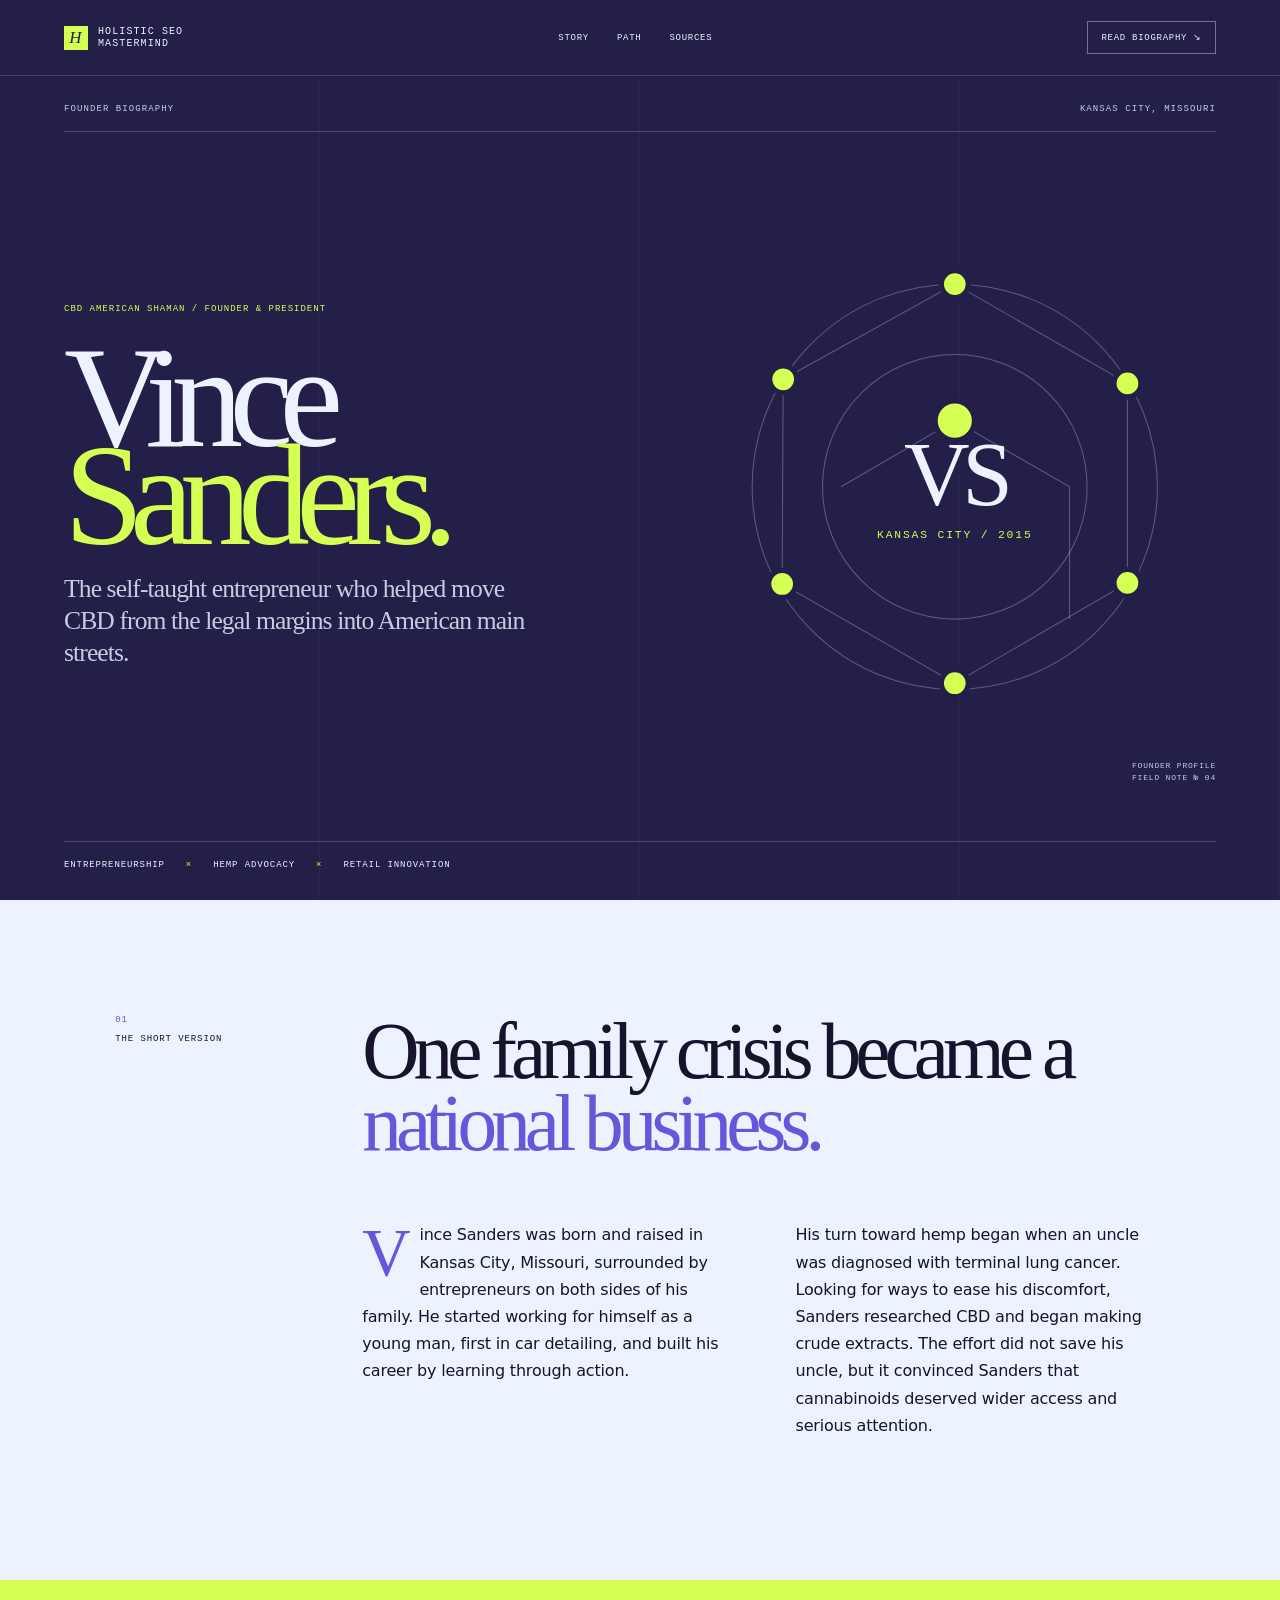
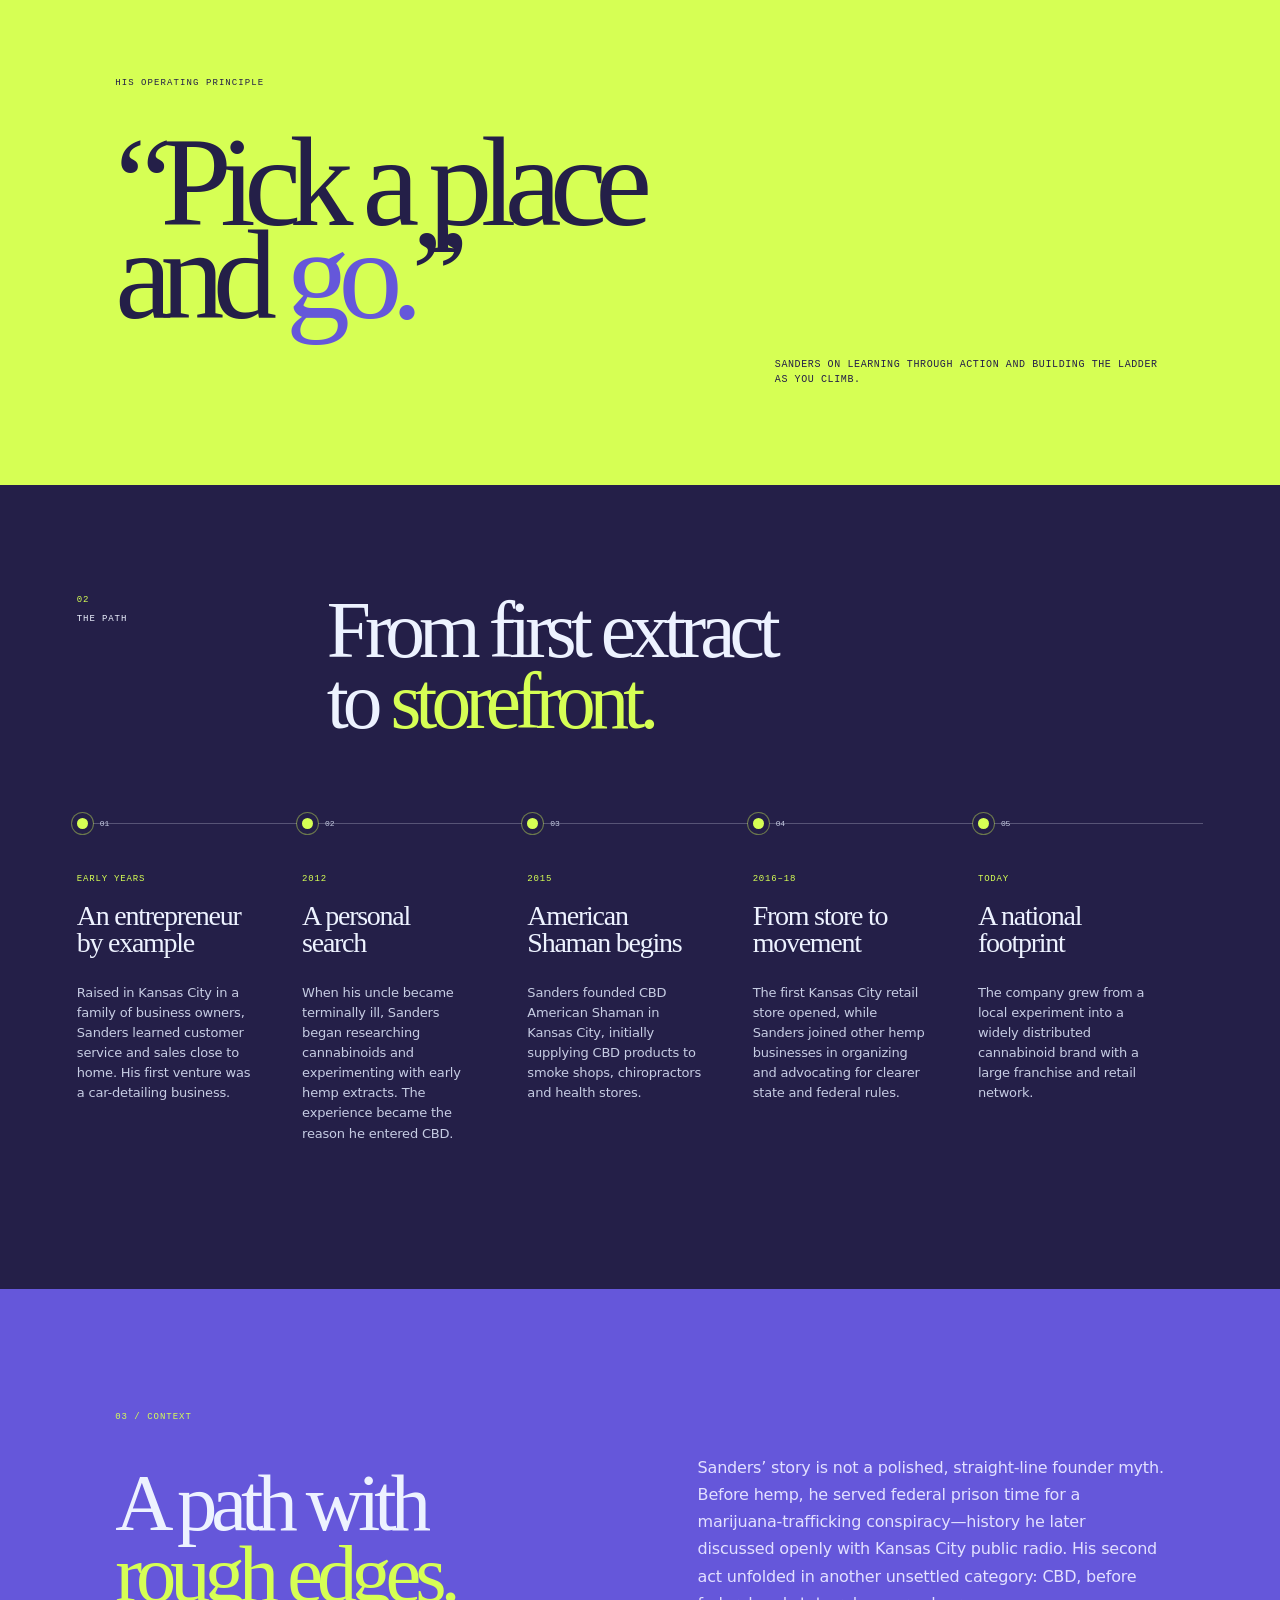
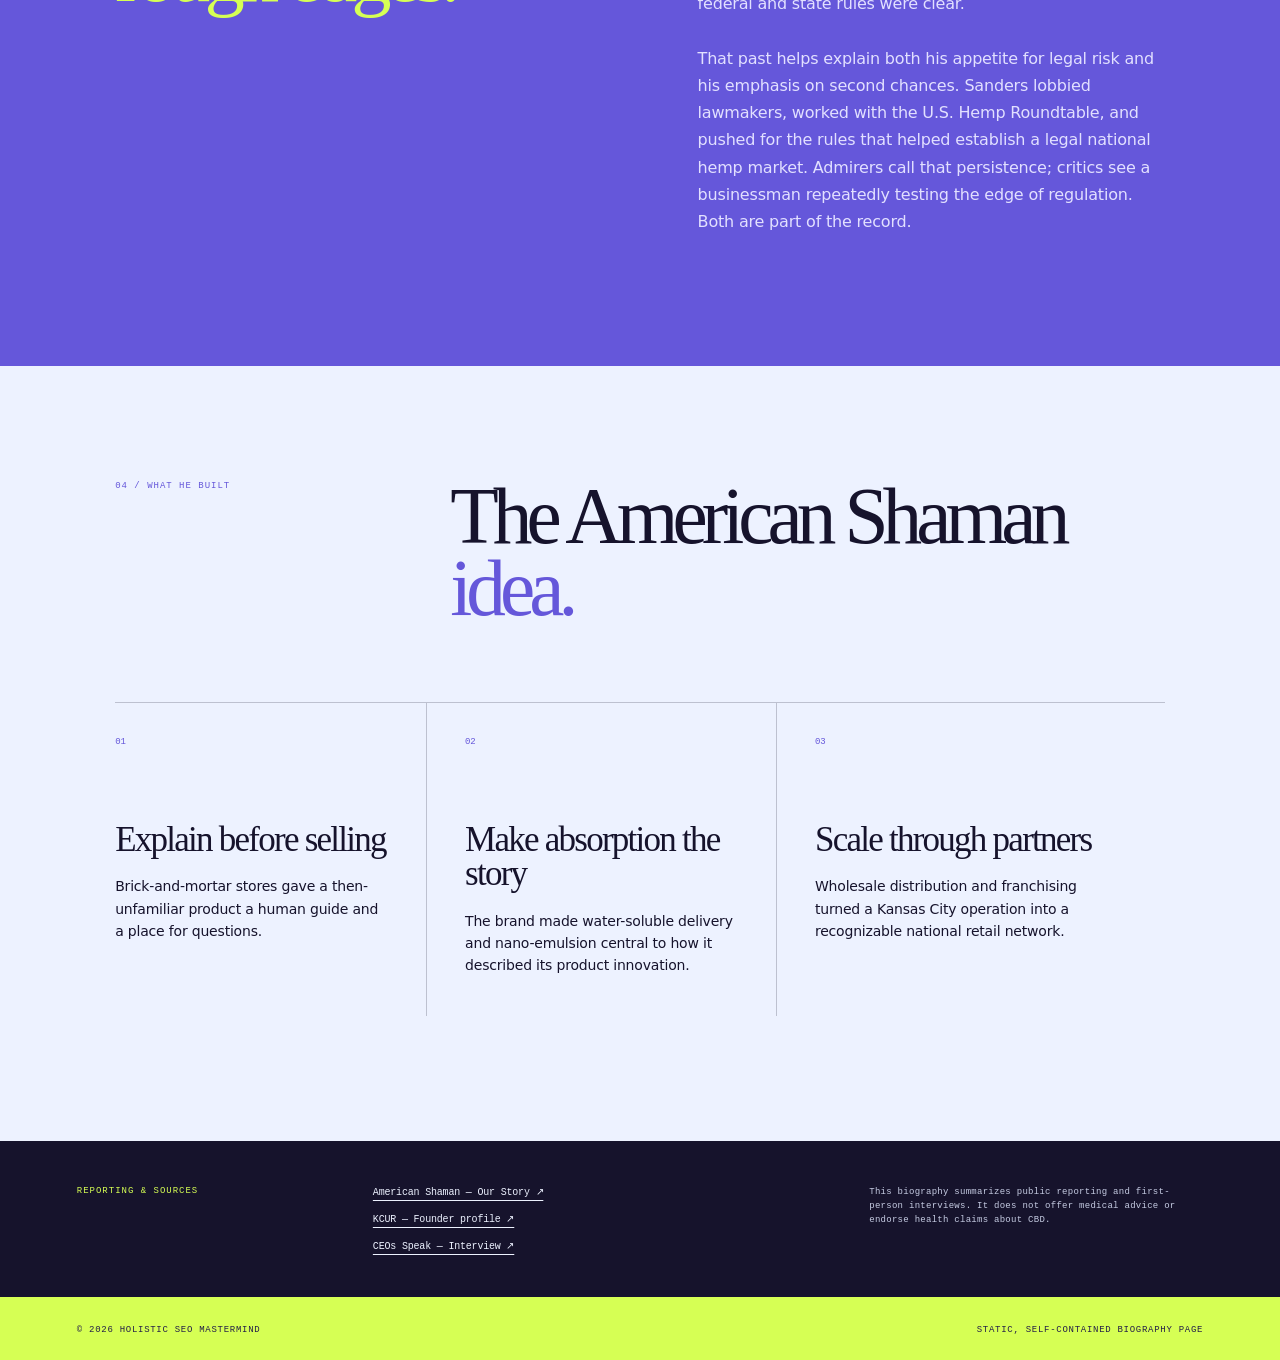
==== commit 3e00b3b0: "Restore original Vince Sanders biography" ====
--- a/index.html
+++ b/index.html
@@ -3,247 +3,41 @@
 <head>
   <meta charset="utf-8">
   <meta name="viewport" content="width=device-width, initial-scale=1">
-  <meta name="description" content="The official biography of Vince Sanders, Kansas City entrepreneur and founder of CBD American Shaman.">
-  <meta name="theme-color" content="#0d1f1a">
-  <title>Vince Sanders — Founder & Entrepreneur</title>
-  <link rel="icon" href="data:image/svg+xml,%3Csvg xmlns='http://www.w3.org/2000/svg' viewBox='0 0 64 64'%3E%3Crect width='64' height='64' fill='%230d1f1a'/%3E%3Crect x='7' y='7' width='50' height='50' fill='none' stroke='%23c9a65a'/%3E%3Ctext x='32' y='40' text-anchor='middle' font-family='Georgia' font-size='22' fill='%23c9a65a'%3EVS%3C/text%3E%3C/svg%3E">
-  <link rel="stylesheet" href="styles.css">
-  <script src="script.js" defer></script>
+  <meta name="description" content="The story of Kansas City entrepreneur Vince Sanders, founder of CBD American Shaman and an early advocate for the American hemp industry.">
+  <meta name="theme-color" content="#241f48">
+  <title>Vince Sanders — CBD American Shaman Founder</title>
+  <style>
+    :root{--violet:#241f48;--violet2:#6557da;--lime:#d6ff54;--ice:#edf2ff;--fog:#c6cce3;--ink:#16132c;--display:"Iowan Old Style","Baskerville","Palatino Linotype",Palatino,serif;--sans:"Avenir Next","Helvetica Neue","Segoe UI",system-ui,sans-serif;--mono:"SFMono-Regular","IBM Plex Mono","Roboto Mono",ui-monospace,monospace}
+    *{box-sizing:border-box}html{scroll-behavior:smooth}body{margin:0;background:var(--ice);color:var(--ink);font-family:var(--sans);letter-spacing:-.012em}a{color:inherit}p,h1,h2,h3{margin-top:0}::selection{background:var(--lime);color:var(--violet)}:focus-visible{outline:2px solid var(--lime);outline-offset:4px}
+    .site-header{height:76px;display:flex;align-items:center;justify-content:space-between;padding:0 clamp(20px,5vw,80px);background:var(--violet);color:var(--ice);border-bottom:1px solid #edf2ff29}.brand{display:flex;align-items:center;gap:10px;color:inherit;text-decoration:none;font:10px/1.15 var(--mono);letter-spacing:.11em}.brand-mark{display:grid;place-items:center;width:24px;height:24px;background:var(--lime);color:var(--violet);font:italic 17px var(--display)}.site-header nav{display:flex;gap:28px}.site-header nav a,.header-cta{font:9px var(--mono);letter-spacing:.08em;text-decoration:none;text-transform:uppercase}.header-cta{border:1px solid #edf2ff66;padding:10px 13px}
+    .hero{position:relative;display:grid;grid-template-columns:1.08fr .92fr;grid-template-rows:auto 1fr auto;min-height:calc(100svh - 76px);padding:28px clamp(20px,5vw,80px) 30px;background:var(--violet);color:var(--ice);isolation:isolate;overflow:hidden}.hero:after{position:absolute;inset:0;z-index:-1;content:"";background:repeating-linear-gradient(90deg,transparent 0,transparent calc(25% - 1px),#edf2ff0e 25%)}.hero-top{grid-column:1/-1;display:flex;justify-content:space-between;padding-bottom:17px;border-bottom:1px solid #edf2ff38;font:9px var(--mono);letter-spacing:.12em;text-transform:uppercase;color:var(--fog)}.hero-copy{align-self:center;padding:50px 0}.kicker{font:9px var(--mono);letter-spacing:.11em;text-transform:uppercase;color:var(--lime)}.hero h1{margin:35px 0 29px;font:400 clamp(86px,11.2vw,182px)/.68 var(--display);letter-spacing:-.095em}.hero h1 em{color:var(--lime);font-style:normal}.dek{max-width:490px;margin:0;font:400 clamp(20px,2vw,30px)/1.24 var(--display);letter-spacing:-.035em;color:var(--fog)}.hero-art{position:relative;display:grid;place-items:center;min-width:0}.hero-art svg{width:min(42vw,540px);overflow:visible}.orbits{fill:none;stroke:#edf2ff4a;stroke-width:1}.nodes{fill:var(--lime);stroke:var(--violet);stroke-width:5}.hero-art text{fill:var(--ice);font:400 88px var(--display);letter-spacing:-.08em}.hero-art .svg-label{fill:var(--lime);font:11px var(--mono);letter-spacing:.16em}.art-note{position:absolute;right:0;bottom:8%;font:8px/1.55 var(--mono);letter-spacing:.1em;text-transform:uppercase;color:var(--fog);text-align:right}.hero-foot{grid-column:1/-1;display:flex;gap:21px;align-items:center;padding-top:18px;border-top:1px solid #edf2ff38;font:9px var(--mono);letter-spacing:.1em;text-transform:uppercase}.hero-foot i{color:var(--lime);font-style:normal}
+    .intro{display:grid;grid-template-columns:.35fr 1.65fr;gap:6vw;padding:115px clamp(20px,9vw,145px) 125px}.section-label{font:9px var(--mono);letter-spacing:.1em;text-transform:uppercase}.section-label span{color:var(--violet2)}.section-label p{margin-top:9px}.intro-story h2{max-width:900px;margin:0 0 62px;font:400 clamp(48px,6.2vw,96px)/.91 var(--display);letter-spacing:-.075em}.intro-story h2 em,.timeline h2 em,.context h2 em,.impact h2 em{color:var(--violet2);font-style:normal}.columns{display:grid;grid-template-columns:1fr 1fr;gap:5vw;max-width:850px}.columns p,.context-body p{font-size:16px;line-height:1.7}.columns p:first-child:first-letter{float:left;margin:8px 9px 0 0;color:var(--violet2);font:400 67px/.7 var(--display)}
+    .quote{padding:90px clamp(20px,9vw,145px) 98px;background:var(--lime);color:var(--violet)}.quote>span{font:9px var(--mono);letter-spacing:.12em;text-transform:uppercase}.quote blockquote{margin:47px 0 34px;font:400 clamp(65px,10vw,158px)/.73 var(--display);letter-spacing:-.09em}.quote blockquote em{color:var(--violet2);font-style:normal}.quote p{max-width:390px;margin:0 0 0 auto;font:10px/1.5 var(--mono);letter-spacing:.06em;text-transform:uppercase}
+    .timeline{padding:110px clamp(20px,6vw,95px) 125px;background:var(--violet);color:var(--ice)}.timeline header{display:grid;grid-template-columns:.35fr 1.65fr;gap:5vw;align-items:start;margin-bottom:85px}.timeline header .section-label span{color:var(--lime)}.timeline h2{margin:0;font:400 clamp(49px,6.2vw,96px)/.9 var(--display);letter-spacing:-.075em}.timeline h2 em{color:var(--lime)}.timeline-grid{display:grid;grid-template-columns:repeat(5,1fr);border-top:1px solid #edf2ff40}.timeline article{padding:0 2vw 20px 0;margin-right:2vw}.time-mark{display:flex;align-items:center;margin-top:-6px}.time-mark i{order:-1;width:11px;height:11px;margin-right:12px;border-radius:50%;background:var(--lime);box-shadow:0 0 0 5px var(--violet),0 0 0 6px #d6ff5466}.time-mark span{font:8px var(--mono);color:var(--fog)}.year{margin:45px 0 18px;color:var(--lime);font:9px var(--mono);letter-spacing:.09em;text-transform:uppercase}.timeline h3{min-height:61px;margin:0 0 20px;font:400 28px/.98 var(--display);letter-spacing:-.045em}.timeline article>p:last-child{margin:0;color:var(--fog);font-size:13px;line-height:1.55}
+    .context{display:grid;grid-template-columns:1fr 1fr;gap:9vw;padding:115px clamp(20px,9vw,145px);background:var(--violet2);color:var(--ice)}.context-title>span,.impact-heading>span,.sources>span{font:9px var(--mono);letter-spacing:.11em;text-transform:uppercase;color:var(--lime)}.context h2{margin:45px 0 0;font:400 clamp(52px,6.3vw,96px)/.88 var(--display);letter-spacing:-.075em}.context h2 em{color:var(--lime)}.context-body{padding-top:50px}.context-body p{color:#e2e0ff}.context-body p+p{margin-top:28px}
+    .impact{padding:115px clamp(20px,9vw,145px) 125px}.impact-heading{display:grid;grid-template-columns:.55fr 1.45fr;gap:5vw}.impact-heading>span{color:var(--violet2)}.impact h2{margin:0;font:400 clamp(52px,6.2vw,96px)/.9 var(--display);letter-spacing:-.075em}.impact-grid{display:grid;grid-template-columns:repeat(3,1fr);margin-top:78px;border-top:1px solid #16132c38}.impact article{min-height:300px;padding:26px 3vw 25px 0;margin-right:3vw;border-right:1px solid #16132c38}.impact article:last-child{border:0;margin:0}.impact b{font:9px var(--mono);color:var(--violet2)}.impact h3{margin:75px 0 18px;font:400 35px/.98 var(--display);letter-spacing:-.05em}.impact p{max-width:310px;font-size:14px;line-height:1.6}
+    .sources{display:grid;grid-template-columns:.55fr 1fr .75fr;gap:4vw;padding:45px clamp(20px,6vw,95px);background:var(--ink);color:var(--ice)}.sources>div{display:grid;gap:15px}.sources a{width:max-content;max-width:100%;font:10px var(--mono);text-underline-offset:5px}.sources>p{margin:0;color:var(--fog);font:9px/1.55 var(--mono);letter-spacing:.03em}.footer{display:flex;justify-content:space-between;gap:20px;padding:28px clamp(20px,6vw,95px);background:var(--lime);color:var(--violet);font:9px var(--mono);letter-spacing:.08em;text-transform:uppercase}
+    @media(max-width:800px){.site-header{height:66px}.site-header nav{display:none}.hero{display:block;min-height:auto;padding:22px 20px 30px}.hero-top{font-size:7px}.hero-copy{padding:72px 0 35px}.hero h1{font-size:89px}.dek{font-size:21px;max-width:330px}.hero-art{height:320px}.hero-art svg{width:330px}.art-note{bottom:0}.hero-foot{margin-top:30px;gap:9px;justify-content:space-between;font-size:7px}.intro{display:block;padding:75px 20px}.intro-story h2{font-size:51px;margin:42px 0}.columns{display:block}.columns p{font-size:15px}.quote{padding:72px 20px}.quote blockquote{font-size:69px}.quote p{margin-top:40px}.timeline{padding:76px 20px}.timeline header{display:block;margin-bottom:65px}.timeline h2{font-size:53px;margin-top:40px}.timeline-grid{display:block;border-top:0;border-left:1px solid #edf2ff40;margin-left:5px}.timeline article{position:relative;padding:0 0 48px 31px;margin:0}.time-mark{position:absolute;left:-6px;top:2px;margin:0}.time-mark span{display:none}.year{margin:0 0 13px}.timeline h3{min-height:auto;font-size:30px}.context{display:block;padding:75px 20px}.context h2{font-size:54px}.context-body{padding-top:37px}.context-body p{font-size:15px}.impact{padding:76px 20px}.impact-heading{display:block}.impact h2{font-size:54px;margin-top:42px}.impact-grid{display:block;margin-top:55px}.impact article{min-height:auto;padding:28px 0;border-right:0;border-bottom:1px solid #16132c38}.impact h3{margin:35px 0 15px}.sources{display:block;padding:45px 20px}.sources>div{margin:28px 0 40px}.sources a{font-size:9px}.footer{display:block;line-height:1.7}}
+    @media(prefers-reduced-motion:no-preference){.nodes circle{animation:pulse 3.4s ease-in-out infinite;transform-box:fill-box;transform-origin:center}.nodes circle:nth-child(2n){animation-delay:-1.7s}@keyframes pulse{50%{transform:scale(1.28);opacity:.65}}}
+  </style>
 </head>
 <body>
-  <a class="skip-link" href="#main">Skip to content</a>
-  <header class="site-header" data-header>
-    <a class="wordmark" href="#top" aria-label="Vince Sanders, home">
-      <span class="monogram">VS</span>
-      <span>Vince Sanders</span>
-    </a>
-    <button class="menu-toggle" type="button" aria-expanded="false" aria-controls="site-nav">
-      <span></span><span></span><span class="sr-only">Menu</span>
-    </button>
-    <nav id="site-nav" aria-label="Primary navigation">
-      <a href="#story">Story</a>
-      <a href="#company">Company</a>
-      <a href="#record">Record</a>
-      <a class="nav-cta" href="#contact">Connect <span aria-hidden="true">↗</span></a>
-    </nav>
-  </header>
-
-  <main id="main">
-    <section class="hero" id="top">
-      <div class="hero-grid" aria-hidden="true"></div>
-      <div class="hero-meta reveal">
-        <span>Founder / Entrepreneur</span>
-        <span>Kansas City, Missouri</span>
-      </div>
-      <div class="hero-copy">
-        <p class="eyebrow reveal">A life built outside the expected lines</p>
-        <h1 class="reveal">Vince<br><em>Sanders</em></h1>
-        <p class="hero-dek reveal">Founder of CBD American Shaman. Self-taught entrepreneur. Builder of one of America’s largest hemp retail networks.</p>
-      </div>
-      <div class="hero-mark reveal" aria-hidden="true">
-        <svg viewBox="0 0 540 540">
-          <g class="rings">
-            <circle cx="270" cy="270" r="224"/>
-            <circle cx="270" cy="270" r="157"/>
-            <path d="M270 46 464 158v224L270 494 76 382V158Z"/>
-            <path d="m133 270 137-79 137 79-137 79Z"/>
-          </g>
-          <g class="points">
-            <circle cx="270" cy="46" r="9"/><circle cx="464" cy="158" r="9"/>
-            <circle cx="464" cy="382" r="9"/><circle cx="270" cy="494" r="9"/>
-            <circle cx="76" cy="382" r="9"/><circle cx="76" cy="158" r="9"/>
-          </g>
-          <text x="270" y="286" text-anchor="middle">VS</text>
-        </svg>
-        <span>Est. 2015 / Kansas City</span>
-      </div>
-      <a class="scroll-cue" href="#story">Read the story <span aria-hidden="true">↓</span></a>
-    </section>
-
-    <section class="opening section" id="story">
-      <div class="section-tag reveal"><span>01</span> The beginning</div>
-      <div class="opening-copy">
-        <h2 class="reveal">Entrepreneurship wasn’t a career choice. It was <em>the way forward.</em></h2>
-        <div class="prose-columns reveal">
-          <p><strong>Stephen Vincent Sanders II</strong> was born and raised in Kansas City, Missouri, in a family shaped by entrepreneurial drive. When his father was sentenced to prison, Sanders left high school to help create financial stability at home. As a teenager, he started an auto-detailing company and taught himself business by doing it.</p>
-          <p>Sanders has never followed a traditional corporate path. In the 1990s, that instinct took him into the underground marijuana economy. He later pleaded guilty to a federal drug conspiracy charge tied to a multi-state distribution operation and served 32 months in federal prison. The conviction remains part of his story—and part of the perspective he brought to a changing cannabis industry.</p>
-        </div>
-      </div>
-    </section>
-
-    <figure class="story-portrait">
-      <div class="portrait-note reveal">
-        <span>Field notes / Kansas City</span>
-        <p>From the margins of an industry to the center of its American retail story.</p>
-      </div>
-      <div class="portrait-image reveal">
-        <img
-          src="assets/vince-sanders-hemp.jpeg"
-          alt="Vince Sanders standing among tall hemp plants"
-          width="678"
-          height="452"
-          loading="lazy">
-        <figcaption>Vince Sanders / Founder, CBD American Shaman</figcaption>
-      </div>
-    </figure>
-
-    <section class="turning-point">
-      <div class="turning-year reveal">2012</div>
-      <div class="turning-copy reveal">
-        <p class="eyebrow">The turning point</p>
-        <h2>A family illness became a search for a better way.</h2>
-        <p>When Denny Van Tuyl—a beloved uncle and paternal figure—was diagnosed with Stage 4 lung cancer, Sanders began researching cannabinoids as a way to help ease his pain and treatment side effects. With few commercial CBD products available, he experimented with low-THC hemp and early extraction methods. The experience convinced him that the plant held both therapeutic promise and commercial potential.</p>
-      </div>
-    </section>
-
-    <section class="film section" aria-labelledby="film-title">
-      <div class="section-tag reveal"><span>Watch</span> In his own words</div>
-      <div class="film-content">
-        <div class="film-heading reveal">
-          <h2 id="film-title">The story, told<br><em>in conversation.</em></h2>
-          <p>Watch Vince Sanders discuss the experiences, decisions, and ideas behind his entrepreneurial path.</p>
-        </div>
-        <div class="video-frame reveal">
-          <iframe
-            src="https://www.youtube.com/embed/WI3IMSfQlRI?si=mFeWUb-4pV909ffX&amp;start=8&amp;rel=0"
-            title="Vince Sanders in conversation"
-            loading="lazy"
-            referrerpolicy="strict-origin-when-cross-origin"
-            allow="accelerometer; autoplay; clipboard-write; encrypted-media; gyroscope; picture-in-picture; web-share"
-            allowfullscreen>
-          </iframe>
-        </div>
-        <a class="video-link reveal" href="https://www.youtube.com/watch?v=WI3IMSfQlRI&amp;t=8s" target="_blank" rel="noreferrer">
-          Watch directly on YouTube <span aria-hidden="true">↗</span>
-        </a>
-      </div>
-    </section>
-
-    <section class="company section" id="company">
-      <div class="section-tag reveal"><span>02</span> CBD American Shaman</div>
-      <div class="company-heading reveal">
-        <p class="eyebrow">Founded March 2015</p>
-        <h2>From a Kansas City idea to <em>American main streets.</em></h2>
-        <a class="company-site-link" href="https://cbdamericanshaman.com/" target="_blank" rel="noreferrer">
-          Visit CBD American Shaman <span aria-hidden="true">↗</span>
-        </a>
-      </div>
-      <div class="company-layout">
-        <div class="record-spine reveal" aria-label="Company timeline">
-          <article>
-            <time>2015</time>
-            <div><h3>The launch</h3><p>CBD American Shaman officially launched in Kansas City after years spent navigating the early state-level hemp landscape.</p></div>
-          </article>
-          <article>
-            <time>2018</time>
-            <div><h3>A national opening</h3><p>Following the Farm Bill, the company accelerated its franchise-led retail expansion across the United States.</p></div>
-          </article>
-          <article>
-            <time>360+</time>
-            <div><h3>Stores at peak</h3><p>The network grew to more than 360 brick-and-mortar storefronts, supported by headquarters in Missouri and processing operations in Montana.</p></div>
-          </article>
-        </div>
-        <div class="company-aside reveal">
-          <figure class="company-portrait">
-            <img
-              src="assets/vince-sanders-american-shaman.jpg"
-              alt="Vince Sanders wearing a CBD American Shaman shirt"
-              width="1200"
-              height="1202"
-              loading="lazy">
-            <figcaption>Vince Sanders / CBD American Shaman</figcaption>
-          </figure>
-          <div class="company-statement">
-            <span class="stamp">Built to scale</span>
-            <p>Sanders designed the business around physical retail, education, and franchising. The company distinguished its product line through “water-soluble” CBD formulations marketed as an alternative to traditional oil-based tinctures, with an emphasis on consumer experience and absorption.</p>
-          </div>
-        </div>
-      </div>
-    </section>
-
-    <section class="principles">
-      <div class="principles-intro reveal">
-        <span>03 / The operating system</span>
-        <h2>Learn by moving.<br>Build by <em>doing.</em></h2>
-      </div>
-      <div class="principle-grid">
-        <article class="reveal"><span>01</span><h3>Start before certainty</h3><p>Sanders built businesses in categories before the path was obvious or established.</p></article>
-        <article class="reveal"><span>02</span><h3>Make access tangible</h3><p>Retail stores gave an unfamiliar product a local place, a guide, and room for questions.</p></article>
-        <article class="reveal"><span>03</span><h3>Scale through people</h3><p>A franchise network let independent operators carry the model into communities nationwide.</p></article>
-      </div>
-    </section>
-
-    <section class="record section" id="record">
-      <div class="section-tag reveal"><span>04</span> The full record</div>
-      <div class="record-copy">
-        <h2 class="reveal">Progress and scrutiny can exist in the <em>same story.</em></h2>
-        <div class="record-grid reveal">
-          <p>In the 2020s, Sanders expanded into products derived from <i>Mitragyna speciosa</i> (kratom), including concentrated 7-hydroxymitragynine, or 7-OH. The category drew public-health and regulatory scrutiny over dependency risk, marketing practices, and limited clinical data.</p>
-          <p>The Missouri Attorney General initiated a consumer-protection investigation associated with these operations. In June 2026, Sanders agreed to suspend the sale and distribution of kratom and 7-OH products in Missouri. This site presents that development as part of the public record, not apart from it.</p>
-        </div>
-        <p class="disclaimer reveal">Nothing on this website is medical advice. No statement on this page is intended to diagnose, treat, cure, or prevent any disease.</p>
-        <section class="faq reveal" aria-labelledby="faq-title">
-          <div class="faq-heading">
-            <p class="eyebrow">Frequently asked questions</p>
-            <h3 id="faq-title">A few things worth<br>knowing.</h3>
-          </div>
-          <div class="faq-tabs" role="tablist" aria-label="FAQ categories">
-            <button type="button" role="tab" aria-selected="true" data-faq-filter="all">All questions</button>
-            <button type="button" role="tab" aria-selected="false" data-faq-filter="founder">Founder story</button>
-            <button type="button" role="tab" aria-selected="false" data-faq-filter="business">Business &amp; record</button>
-          </div>
-          <div class="faq-list">
-            <details data-faq-category="founder">
-              <summary>
-                <span>Who is Vince Sanders?</span>
-                <i aria-hidden="true"></i>
-              </summary>
-              <p>Vince Sanders is a self-taught entrepreneur from Kansas City, Missouri, and the founder of CBD American Shaman. He began working for himself as a teenager and has spent his career building independently owned businesses.</p>
-            </details>
-            <details data-faq-category="founder">
-              <summary>
-                <span>Why did he start CBD American Shaman?</span>
-                <i aria-hidden="true"></i>
-              </summary>
-              <p>Sanders began researching cannabinoids in 2012 after his uncle Denny Van Tuyl was diagnosed with Stage 4 lung cancer. That personal search led him to experiment with early hemp extracts and, in March 2015, launch CBD American Shaman.</p>
-            </details>
-            <details data-faq-category="business">
-              <summary>
-                <span>What is “water-soluble” CBD?</span>
-                <i aria-hidden="true"></i>
-              </summary>
-              <p>It is the company’s term for formulations designed to disperse in water rather than remain oil-based. CBD American Shaman has marketed this delivery format as a way to improve the consumer experience and product absorption. These statements are not medical claims.</p>
-            </details>
-            <details data-faq-category="founder">
-              <summary>
-                <span>Did Vince Sanders serve time in federal prison?</span>
-                <i aria-hidden="true"></i>
-              </summary>
-              <p>Yes. Sanders pleaded guilty to a federal drug conspiracy charge connected to a multi-state marijuana distribution operation and served 32 months in federal prison. His conviction is included here as part of the complete public record.</p>
-            </details>
-            <details data-faq-category="business">
-              <summary>
-                <span>What happened with kratom and 7-OH in Missouri?</span>
-                <i aria-hidden="true"></i>
-              </summary>
-              <p>Following a consumer-protection investigation by the Missouri Attorney General, Sanders agreed in June 2026 to suspend the sale and distribution of kratom and 7-hydroxymitragynine products in Missouri.</p>
-            </details>
-          </div>
-        </section>
-      </div>
-    </section>
-
-    <section class="contact" id="contact">
-      <p class="eyebrow reveal">Vince Sanders / Kansas City</p>
-      <h2 class="reveal">The next chapter is<br><em>still being built.</em></h2>
-      <a class="contact-link reveal" href="mailto:hello@vincesanders.com">hello@vincesanders.com <span aria-hidden="true">↗</span></a>
-    </section>
+  <header class="site-header"><a class="brand" href="#top"><span class="brand-mark">H</span><span>HOLISTIC SEO<br>MASTERMIND</span></a><nav aria-label="Page navigation"><a href="#story">Story</a><a href="#path">Path</a><a href="#sources">Sources</a></nav><a class="header-cta" href="#story">Read biography ↘</a></header>
+  <main id="top">
+    <section class="hero"><div class="hero-top"><span>Founder biography</span><span>Kansas City, Missouri</span></div><div class="hero-copy"><p class="kicker">CBD American Shaman / Founder &amp; president</p><h1>Vince<br><em>Sanders.</em></h1><p class="dek">The self-taught entrepreneur who helped move CBD from the legal margins into American main streets.</p></div><div class="hero-art"><svg viewBox="0 0 520 520" role="img" aria-label="Abstract molecular diagram inspired by hemp compounds"><g class="orbits"><circle cx="260" cy="260" r="196"/><circle cx="260" cy="260" r="128"/><path d="M94 156 260 64l167 96v193L260 450 93 354Z"/><path d="m150 260 110-64 111 64v128"/></g><g class="nodes"><circle cx="260" cy="64" r="13"/><circle cx="427" cy="160" r="13"/><circle cx="427" cy="353" r="13"/><circle cx="260" cy="450" r="13"/><circle cx="93" cy="354" r="13"/><circle cx="94" cy="156" r="13"/><circle cx="260" cy="196" r="19"/></g><text x="260" y="278" text-anchor="middle">VS</text><text x="260" y="310" text-anchor="middle" class="svg-label">KANSAS CITY / 2015</text></svg><span class="art-note">Founder profile<br>Field note № 04</span></div><div class="hero-foot"><span>Entrepreneurship</span><i>×</i><span>Hemp advocacy</span><i>×</i><span>Retail innovation</span></div></section>
+    <section class="intro" id="story"><div class="section-label"><span>01</span><p>The short version</p></div><div class="intro-story"><h2>One family crisis became a <em>national business.</em></h2><div class="columns"><p>Vince Sanders was born and raised in Kansas City, Missouri, surrounded by entrepreneurs on both sides of his family. He started working for himself as a young man, first in car detailing, and built his career by learning through action.</p><p>His turn toward hemp began when an uncle was diagnosed with terminal lung cancer. Looking for ways to ease his discomfort, Sanders researched CBD and began making crude extracts. The effort did not save his uncle, but it convinced Sanders that cannabinoids deserved wider access and serious attention.</p></div></div></section>
+    <section class="quote"><span>His operating principle</span><blockquote>“Pick a place<br>and <em>go.</em>”</blockquote><p>Sanders on learning through action and building the ladder as you climb.</p></section>
+    <section class="timeline" id="path"><header><div class="section-label"><span>02</span><p>The path</p></div><h2>From first extract<br>to <em>storefront.</em></h2></header><div class="timeline-grid">
+      <article><div class="time-mark"><span>01</span><i></i></div><p class="year">Early years</p><h3>An entrepreneur by example</h3><p>Raised in Kansas City in a family of business owners, Sanders learned customer service and sales close to home. His first venture was a car-detailing business.</p></article>
+      <article><div class="time-mark"><span>02</span><i></i></div><p class="year">2012</p><h3>A personal search</h3><p>When his uncle became terminally ill, Sanders began researching cannabinoids and experimenting with early hemp extracts. The experience became the reason he entered CBD.</p></article>
+      <article><div class="time-mark"><span>03</span><i></i></div><p class="year">2015</p><h3>American Shaman begins</h3><p>Sanders founded CBD American Shaman in Kansas City, initially supplying CBD products to smoke shops, chiropractors and health stores.</p></article>
+      <article><div class="time-mark"><span>04</span><i></i></div><p class="year">2016–18</p><h3>From store to movement</h3><p>The first Kansas City retail store opened, while Sanders joined other hemp businesses in organizing and advocating for clearer state and federal rules.</p></article>
+      <article><div class="time-mark"><span>05</span><i></i></div><p class="year">Today</p><h3>A national footprint</h3><p>The company grew from a local experiment into a widely distributed cannabinoid brand with a large franchise and retail network.</p></article>
+    </div></section>
+    <section class="context"><div class="context-title"><span>03 / Context</span><h2>A path with<br><em>rough edges.</em></h2></div><div class="context-body"><p>Sanders’ story is not a polished, straight-line founder myth. Before hemp, he served federal prison time for a marijuana-trafficking conspiracy—history he later discussed openly with Kansas City public radio. His second act unfolded in another unsettled category: CBD, before federal and state rules were clear.</p><p>That past helps explain both his appetite for legal risk and his emphasis on second chances. Sanders lobbied lawmakers, worked with the U.S. Hemp Roundtable, and pushed for the rules that helped establish a legal national hemp market. Admirers call that persistence; critics see a businessman repeatedly testing the edge of regulation. Both are part of the record.</p></div></section>
+    <section class="impact"><div class="impact-heading"><span>04 / What he built</span><h2>The American Shaman <em>idea.</em></h2></div><div class="impact-grid"><article><b>01</b><h3>Explain before selling</h3><p>Brick-and-mortar stores gave a then-unfamiliar product a human guide and a place for questions.</p></article><article><b>02</b><h3>Make absorption the story</h3><p>The brand made water-soluble delivery and nano-emulsion central to how it described its product innovation.</p></article><article><b>03</b><h3>Scale through partners</h3><p>Wholesale distribution and franchising turned a Kansas City operation into a recognizable national retail network.</p></article></div></section>
+    <section class="sources" id="sources"><span>Reporting &amp; sources</span><div><a href="https://americanshamanfranchise.com/our-story/" target="_blank" rel="noreferrer">American Shaman — Our Story ↗</a><a href="https://www.kcur.org/health/2019-09-03/the-man-behind-kansas-citys-fastest-growing-cbd-chain-is-gaining-notoriety-and-making-some-enemies" target="_blank" rel="noreferrer">KCUR — Founder profile ↗</a><a href="https://www.bitbean.com/ceos-speak/vince-sanders-of-cbd-american-shaman/" target="_blank" rel="noreferrer">CEOs Speak — Interview ↗</a></div><p>This biography summarizes public reporting and first-person interviews. It does not offer medical advice or endorse health claims about CBD.</p></section>
   </main>
-
-  <footer>
-    <a class="wordmark" href="#top"><span class="monogram">VS</span><span>Vince Sanders</span></a>
-    <p>© <span data-year></span> Vince Sanders. All rights reserved.</p>
-    <a href="#top">Back to top ↑</a>
-  </footer>
+  <footer class="footer"><span>© 2026 Holistic SEO Mastermind</span><span>Static, self-contained biography page</span></footer>
 </body>
 </html>
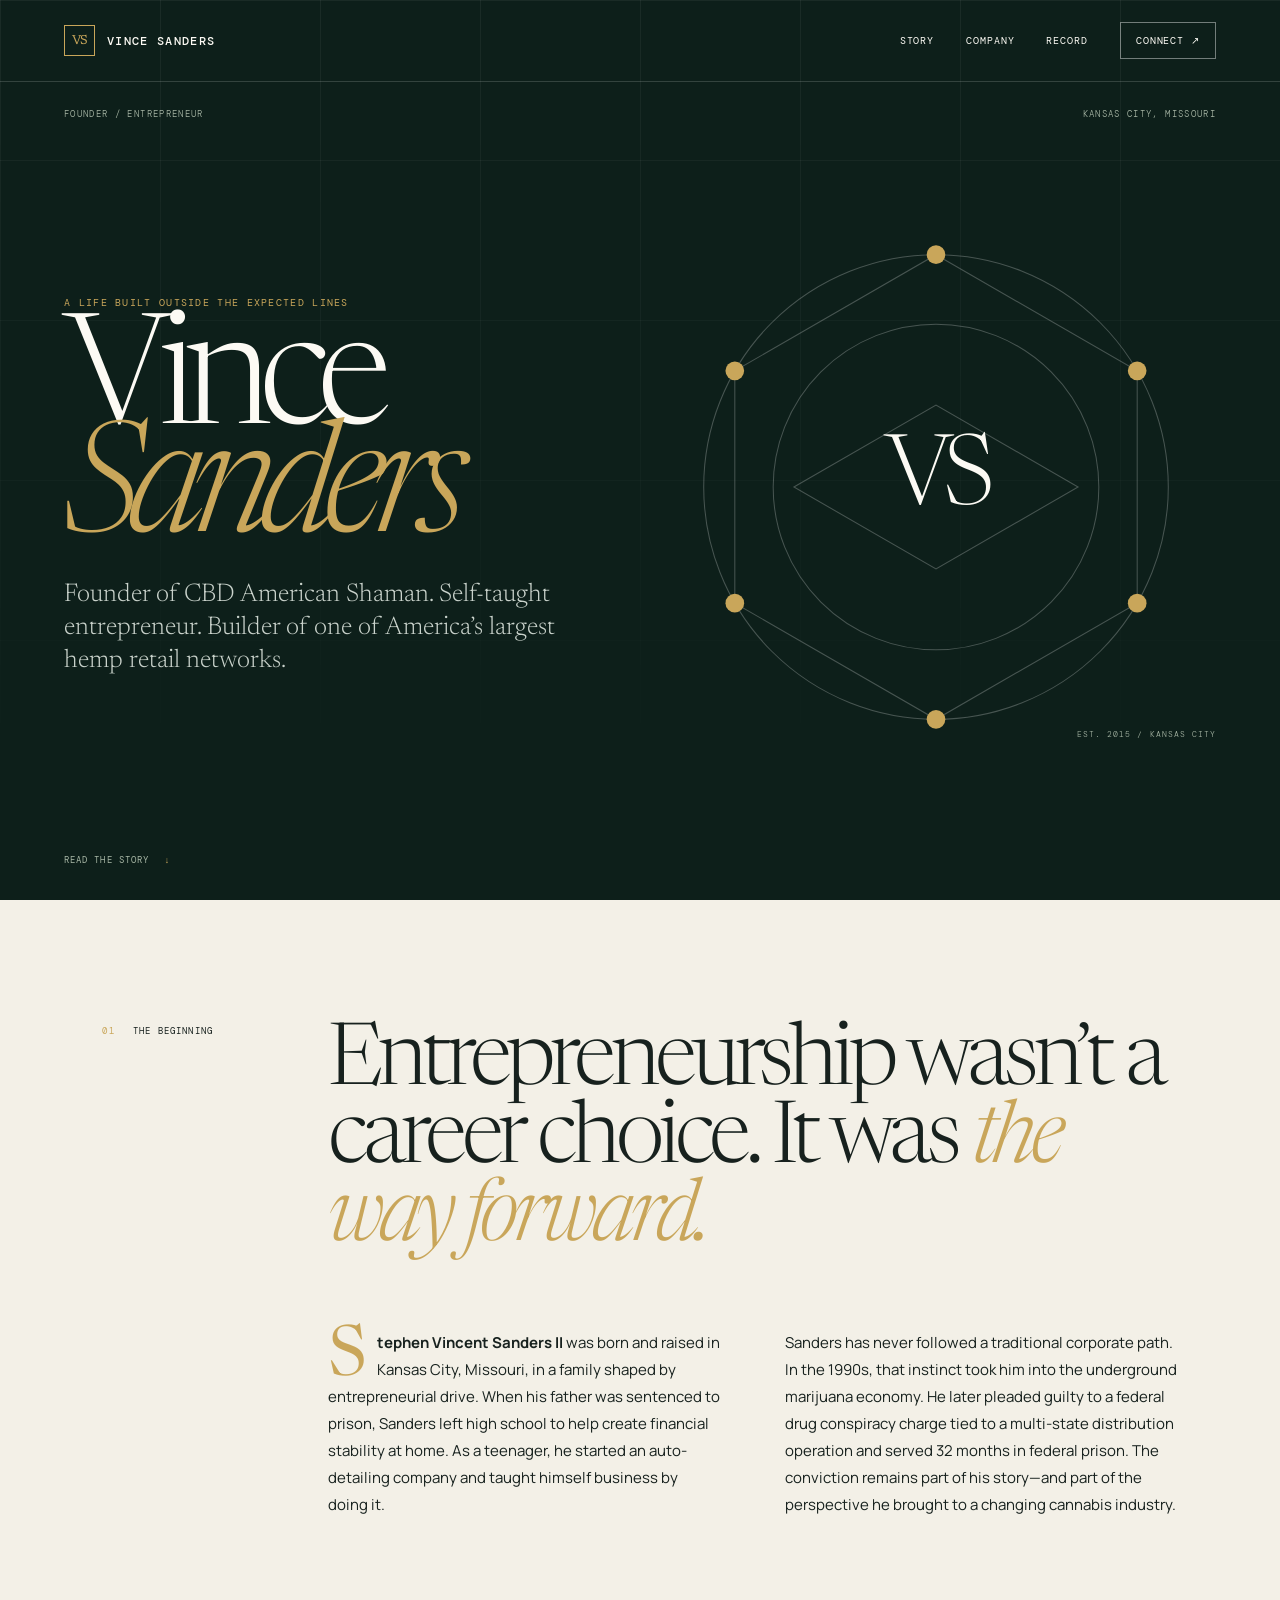
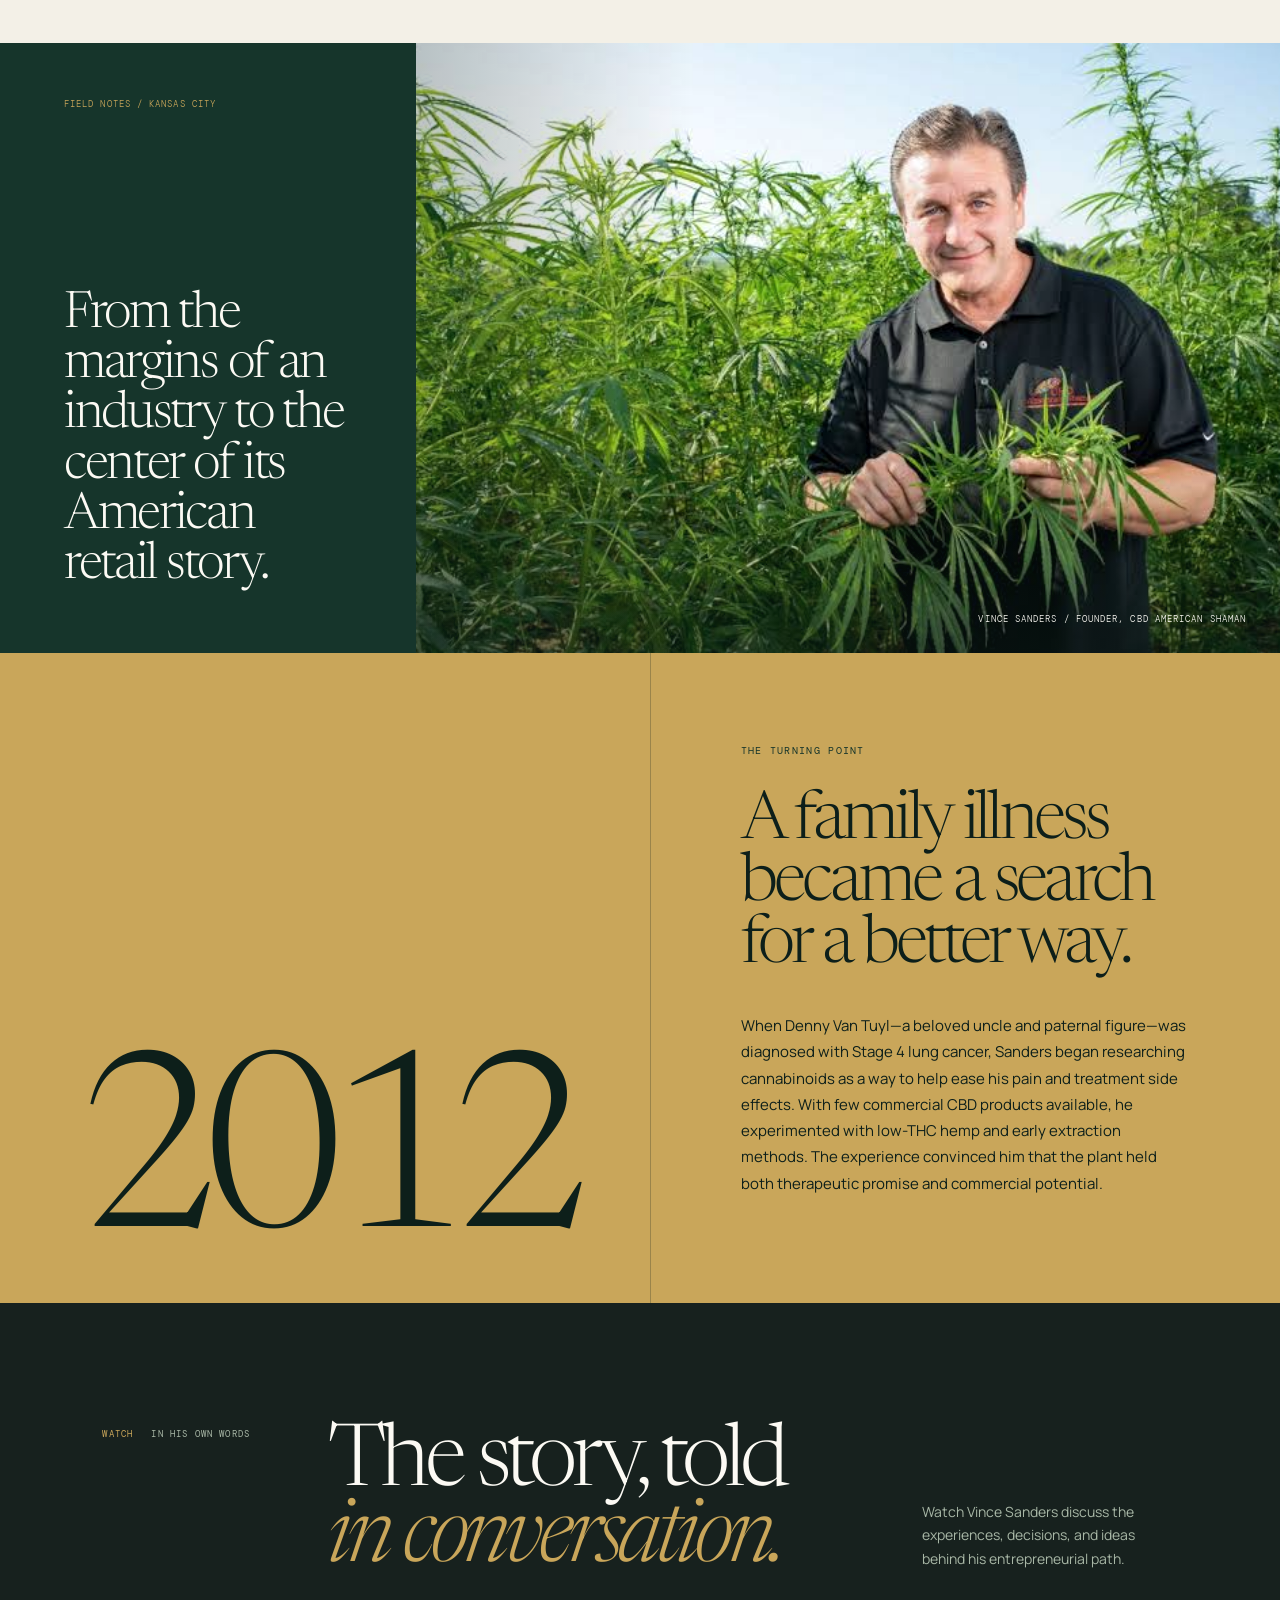
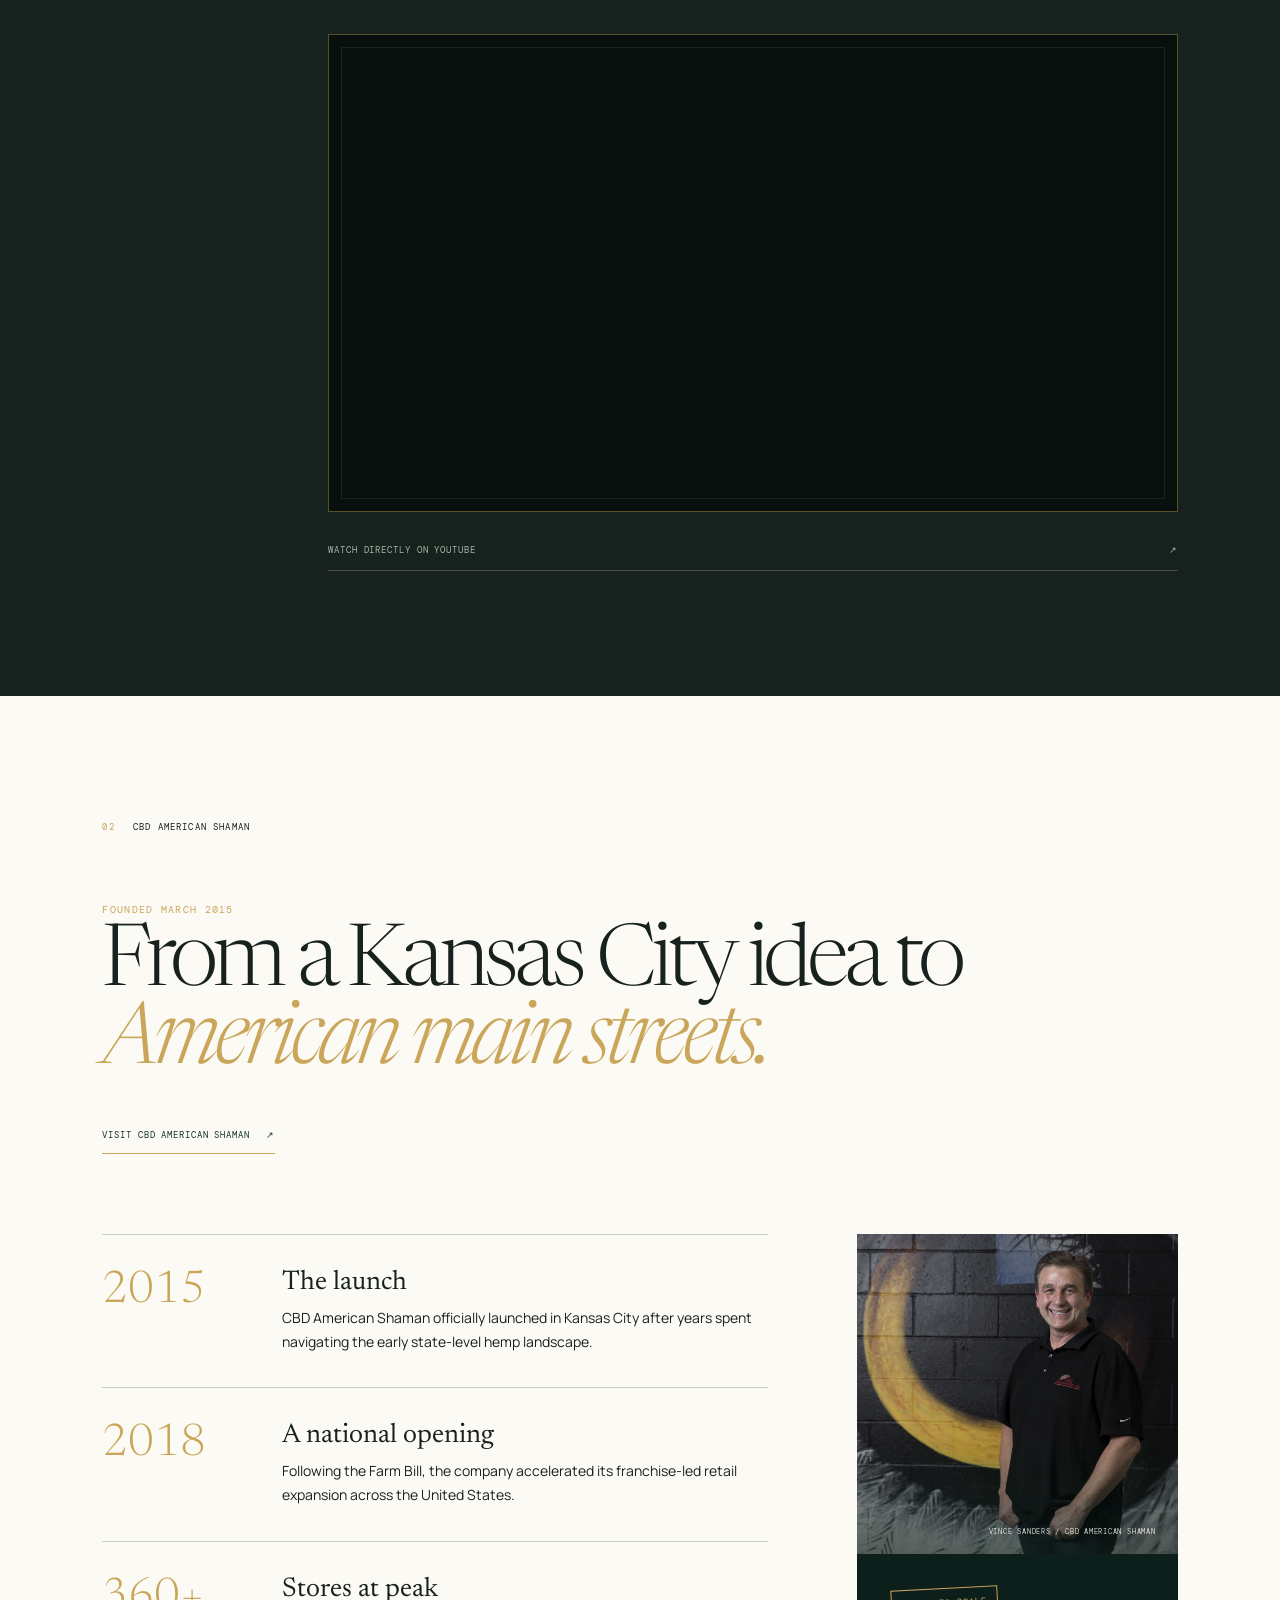
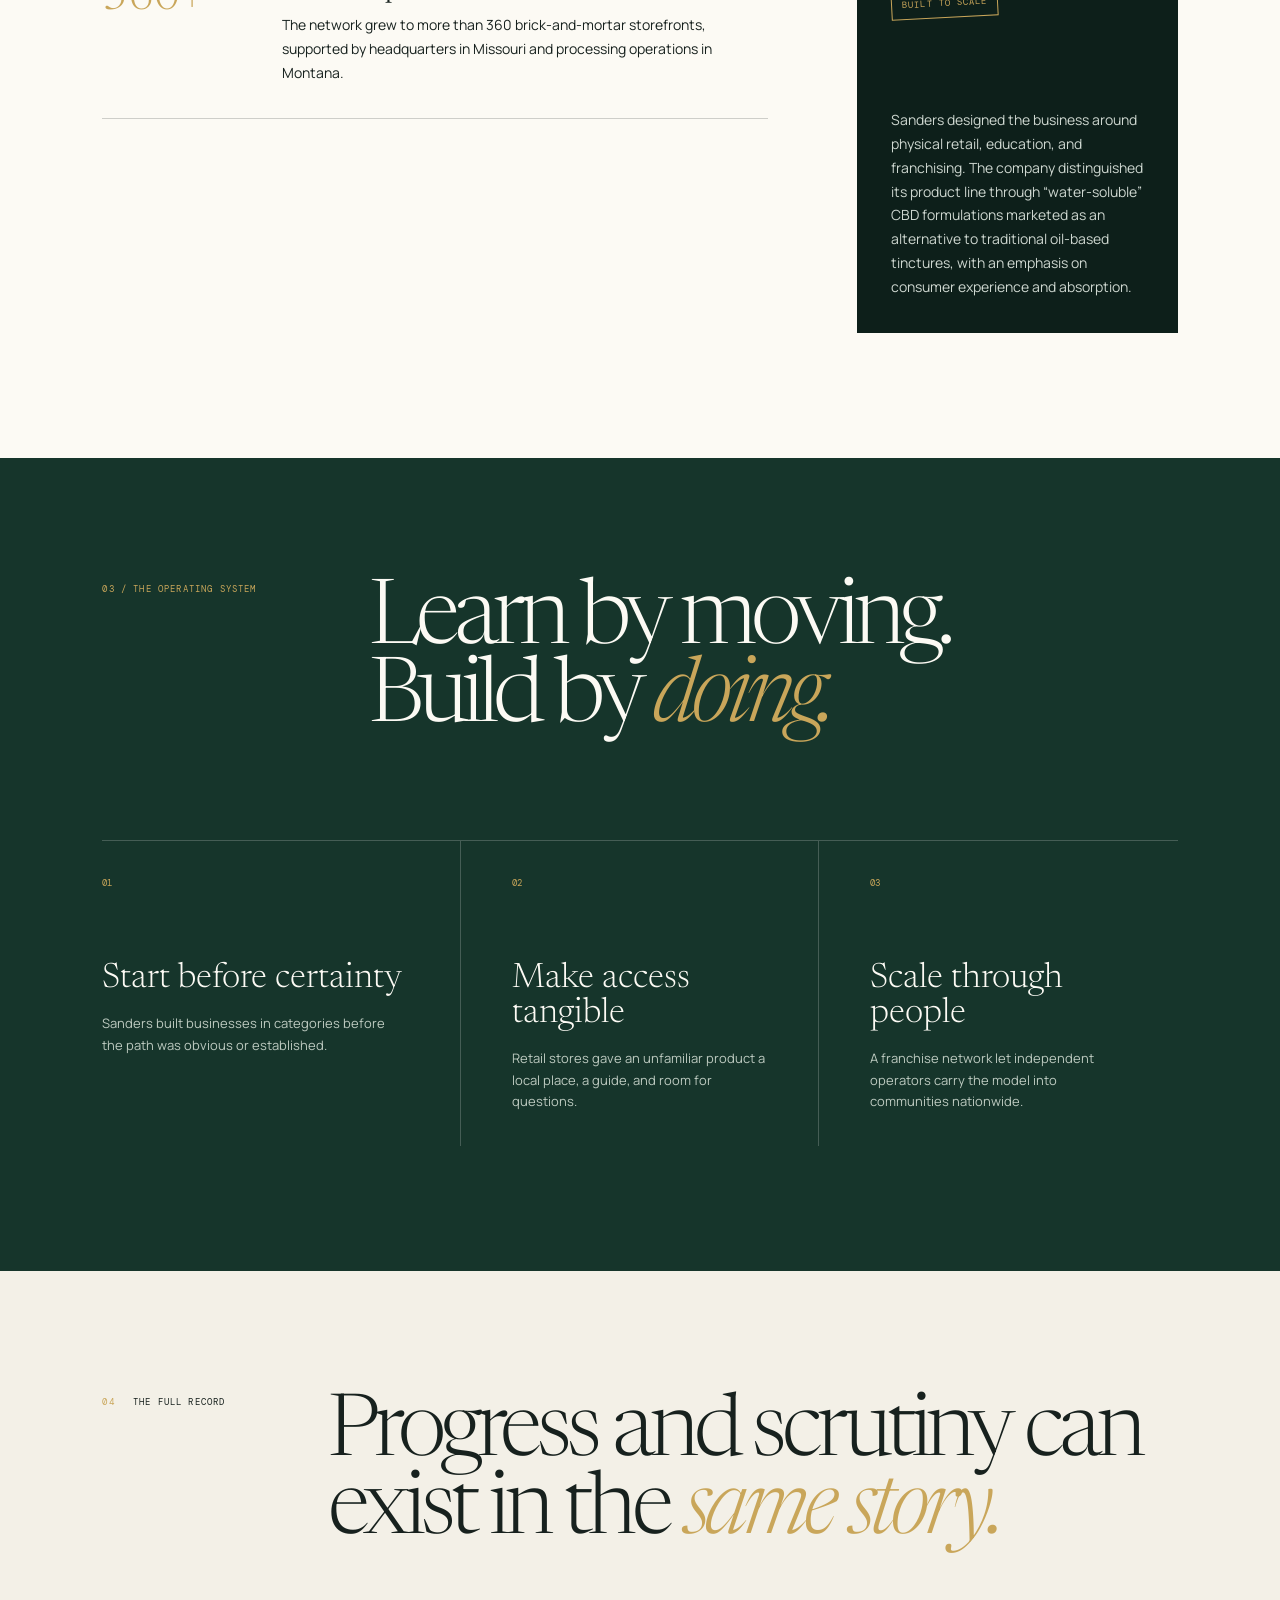
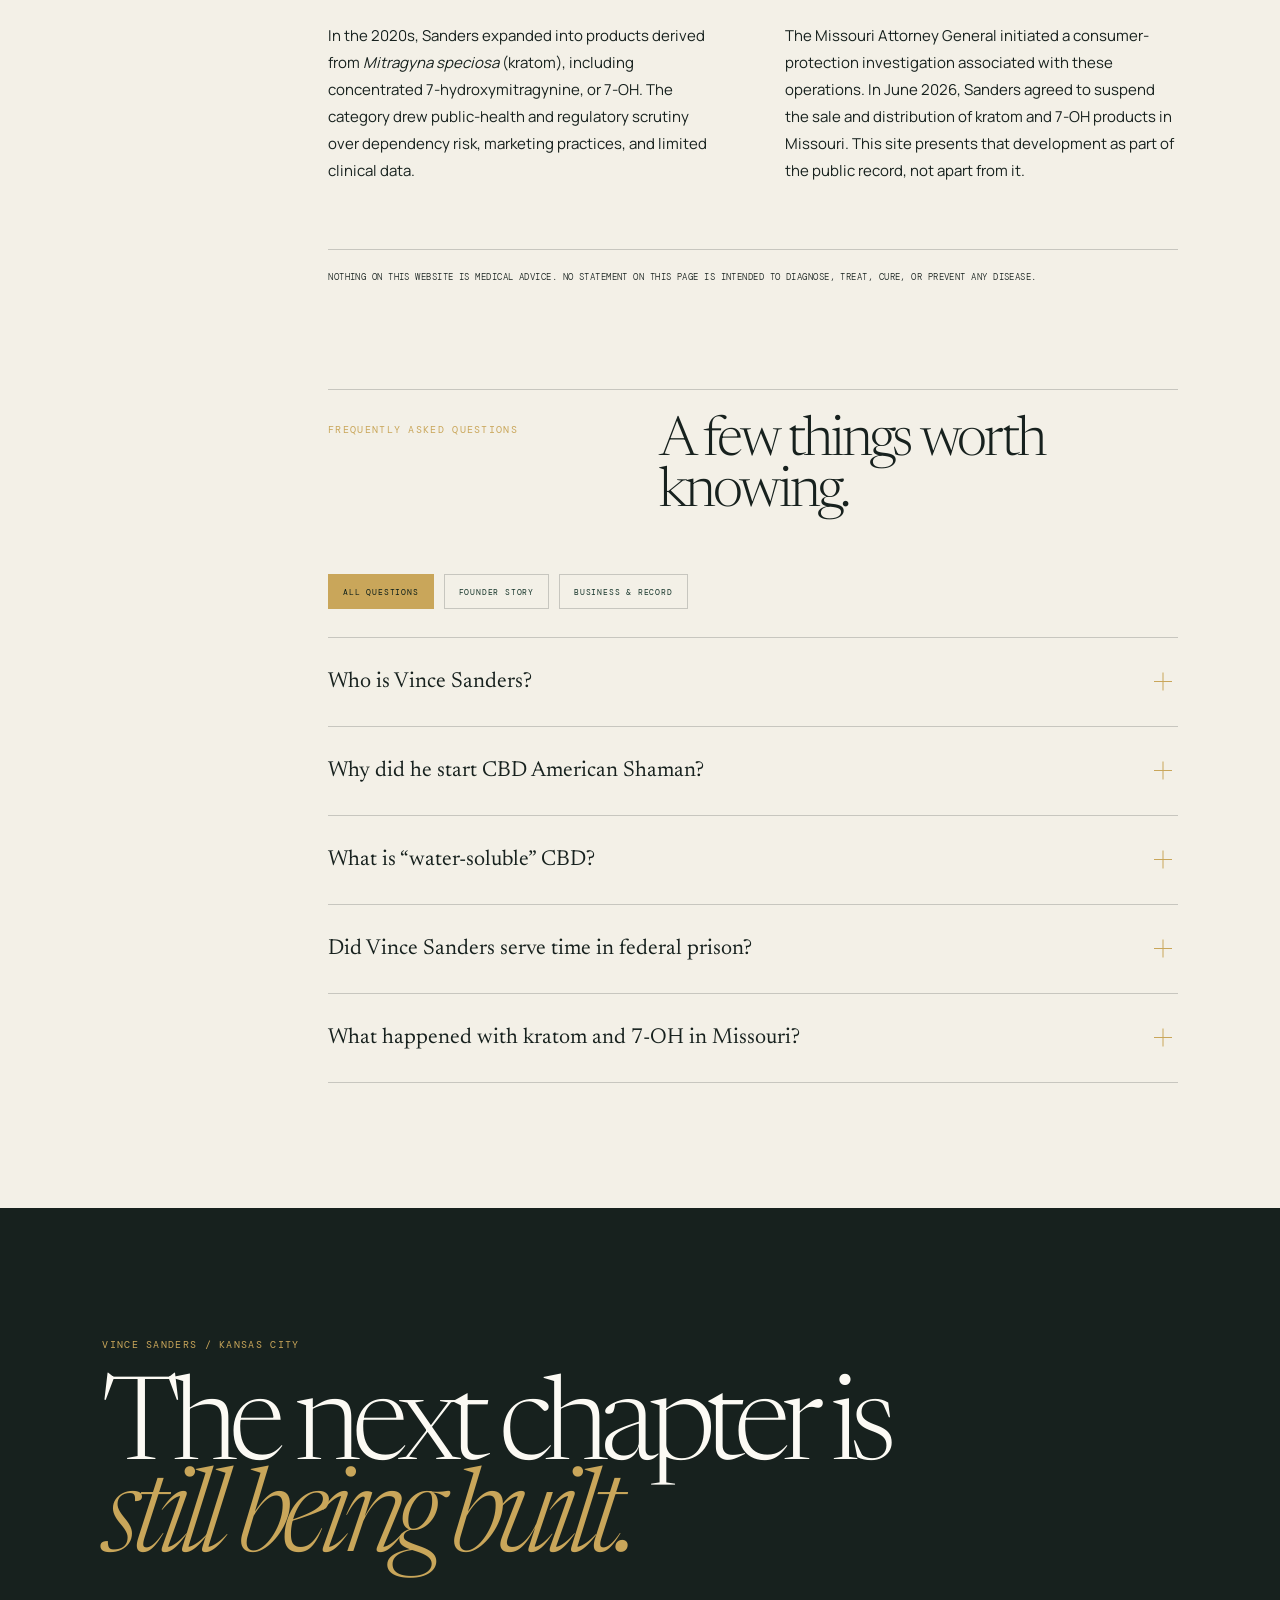
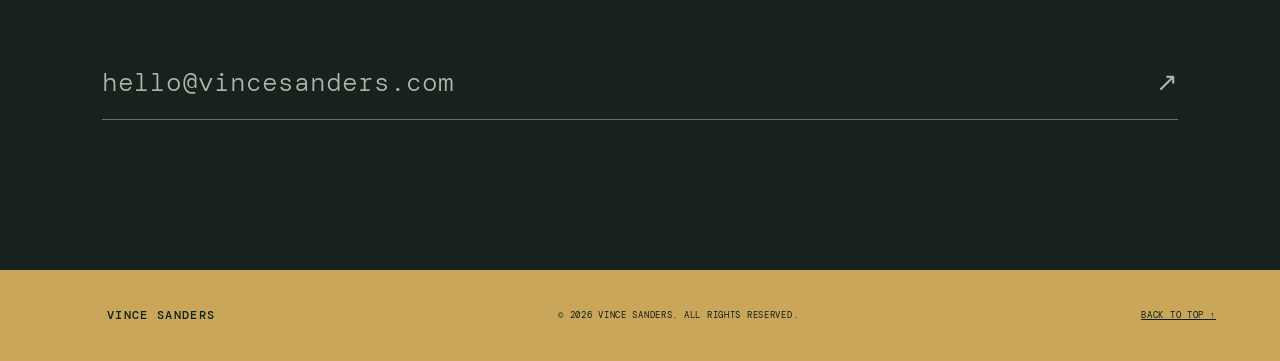
==== commit 7d8367a6: "Revert "Restore original Vince Sanders biography" This reverts commit 3e00b3b096bd313351c699fec5b146" ====
--- a/index.html
+++ b/index.html
@@ -3,41 +3,247 @@
 <head>
   <meta charset="utf-8">
   <meta name="viewport" content="width=device-width, initial-scale=1">
-  <meta name="description" content="The story of Kansas City entrepreneur Vince Sanders, founder of CBD American Shaman and an early advocate for the American hemp industry.">
-  <meta name="theme-color" content="#241f48">
-  <title>Vince Sanders — CBD American Shaman Founder</title>
-  <style>
-    :root{--violet:#241f48;--violet2:#6557da;--lime:#d6ff54;--ice:#edf2ff;--fog:#c6cce3;--ink:#16132c;--display:"Iowan Old Style","Baskerville","Palatino Linotype",Palatino,serif;--sans:"Avenir Next","Helvetica Neue","Segoe UI",system-ui,sans-serif;--mono:"SFMono-Regular","IBM Plex Mono","Roboto Mono",ui-monospace,monospace}
-    *{box-sizing:border-box}html{scroll-behavior:smooth}body{margin:0;background:var(--ice);color:var(--ink);font-family:var(--sans);letter-spacing:-.012em}a{color:inherit}p,h1,h2,h3{margin-top:0}::selection{background:var(--lime);color:var(--violet)}:focus-visible{outline:2px solid var(--lime);outline-offset:4px}
-    .site-header{height:76px;display:flex;align-items:center;justify-content:space-between;padding:0 clamp(20px,5vw,80px);background:var(--violet);color:var(--ice);border-bottom:1px solid #edf2ff29}.brand{display:flex;align-items:center;gap:10px;color:inherit;text-decoration:none;font:10px/1.15 var(--mono);letter-spacing:.11em}.brand-mark{display:grid;place-items:center;width:24px;height:24px;background:var(--lime);color:var(--violet);font:italic 17px var(--display)}.site-header nav{display:flex;gap:28px}.site-header nav a,.header-cta{font:9px var(--mono);letter-spacing:.08em;text-decoration:none;text-transform:uppercase}.header-cta{border:1px solid #edf2ff66;padding:10px 13px}
-    .hero{position:relative;display:grid;grid-template-columns:1.08fr .92fr;grid-template-rows:auto 1fr auto;min-height:calc(100svh - 76px);padding:28px clamp(20px,5vw,80px) 30px;background:var(--violet);color:var(--ice);isolation:isolate;overflow:hidden}.hero:after{position:absolute;inset:0;z-index:-1;content:"";background:repeating-linear-gradient(90deg,transparent 0,transparent calc(25% - 1px),#edf2ff0e 25%)}.hero-top{grid-column:1/-1;display:flex;justify-content:space-between;padding-bottom:17px;border-bottom:1px solid #edf2ff38;font:9px var(--mono);letter-spacing:.12em;text-transform:uppercase;color:var(--fog)}.hero-copy{align-self:center;padding:50px 0}.kicker{font:9px var(--mono);letter-spacing:.11em;text-transform:uppercase;color:var(--lime)}.hero h1{margin:35px 0 29px;font:400 clamp(86px,11.2vw,182px)/.68 var(--display);letter-spacing:-.095em}.hero h1 em{color:var(--lime);font-style:normal}.dek{max-width:490px;margin:0;font:400 clamp(20px,2vw,30px)/1.24 var(--display);letter-spacing:-.035em;color:var(--fog)}.hero-art{position:relative;display:grid;place-items:center;min-width:0}.hero-art svg{width:min(42vw,540px);overflow:visible}.orbits{fill:none;stroke:#edf2ff4a;stroke-width:1}.nodes{fill:var(--lime);stroke:var(--violet);stroke-width:5}.hero-art text{fill:var(--ice);font:400 88px var(--display);letter-spacing:-.08em}.hero-art .svg-label{fill:var(--lime);font:11px var(--mono);letter-spacing:.16em}.art-note{position:absolute;right:0;bottom:8%;font:8px/1.55 var(--mono);letter-spacing:.1em;text-transform:uppercase;color:var(--fog);text-align:right}.hero-foot{grid-column:1/-1;display:flex;gap:21px;align-items:center;padding-top:18px;border-top:1px solid #edf2ff38;font:9px var(--mono);letter-spacing:.1em;text-transform:uppercase}.hero-foot i{color:var(--lime);font-style:normal}
-    .intro{display:grid;grid-template-columns:.35fr 1.65fr;gap:6vw;padding:115px clamp(20px,9vw,145px) 125px}.section-label{font:9px var(--mono);letter-spacing:.1em;text-transform:uppercase}.section-label span{color:var(--violet2)}.section-label p{margin-top:9px}.intro-story h2{max-width:900px;margin:0 0 62px;font:400 clamp(48px,6.2vw,96px)/.91 var(--display);letter-spacing:-.075em}.intro-story h2 em,.timeline h2 em,.context h2 em,.impact h2 em{color:var(--violet2);font-style:normal}.columns{display:grid;grid-template-columns:1fr 1fr;gap:5vw;max-width:850px}.columns p,.context-body p{font-size:16px;line-height:1.7}.columns p:first-child:first-letter{float:left;margin:8px 9px 0 0;color:var(--violet2);font:400 67px/.7 var(--display)}
-    .quote{padding:90px clamp(20px,9vw,145px) 98px;background:var(--lime);color:var(--violet)}.quote>span{font:9px var(--mono);letter-spacing:.12em;text-transform:uppercase}.quote blockquote{margin:47px 0 34px;font:400 clamp(65px,10vw,158px)/.73 var(--display);letter-spacing:-.09em}.quote blockquote em{color:var(--violet2);font-style:normal}.quote p{max-width:390px;margin:0 0 0 auto;font:10px/1.5 var(--mono);letter-spacing:.06em;text-transform:uppercase}
-    .timeline{padding:110px clamp(20px,6vw,95px) 125px;background:var(--violet);color:var(--ice)}.timeline header{display:grid;grid-template-columns:.35fr 1.65fr;gap:5vw;align-items:start;margin-bottom:85px}.timeline header .section-label span{color:var(--lime)}.timeline h2{margin:0;font:400 clamp(49px,6.2vw,96px)/.9 var(--display);letter-spacing:-.075em}.timeline h2 em{color:var(--lime)}.timeline-grid{display:grid;grid-template-columns:repeat(5,1fr);border-top:1px solid #edf2ff40}.timeline article{padding:0 2vw 20px 0;margin-right:2vw}.time-mark{display:flex;align-items:center;margin-top:-6px}.time-mark i{order:-1;width:11px;height:11px;margin-right:12px;border-radius:50%;background:var(--lime);box-shadow:0 0 0 5px var(--violet),0 0 0 6px #d6ff5466}.time-mark span{font:8px var(--mono);color:var(--fog)}.year{margin:45px 0 18px;color:var(--lime);font:9px var(--mono);letter-spacing:.09em;text-transform:uppercase}.timeline h3{min-height:61px;margin:0 0 20px;font:400 28px/.98 var(--display);letter-spacing:-.045em}.timeline article>p:last-child{margin:0;color:var(--fog);font-size:13px;line-height:1.55}
-    .context{display:grid;grid-template-columns:1fr 1fr;gap:9vw;padding:115px clamp(20px,9vw,145px);background:var(--violet2);color:var(--ice)}.context-title>span,.impact-heading>span,.sources>span{font:9px var(--mono);letter-spacing:.11em;text-transform:uppercase;color:var(--lime)}.context h2{margin:45px 0 0;font:400 clamp(52px,6.3vw,96px)/.88 var(--display);letter-spacing:-.075em}.context h2 em{color:var(--lime)}.context-body{padding-top:50px}.context-body p{color:#e2e0ff}.context-body p+p{margin-top:28px}
-    .impact{padding:115px clamp(20px,9vw,145px) 125px}.impact-heading{display:grid;grid-template-columns:.55fr 1.45fr;gap:5vw}.impact-heading>span{color:var(--violet2)}.impact h2{margin:0;font:400 clamp(52px,6.2vw,96px)/.9 var(--display);letter-spacing:-.075em}.impact-grid{display:grid;grid-template-columns:repeat(3,1fr);margin-top:78px;border-top:1px solid #16132c38}.impact article{min-height:300px;padding:26px 3vw 25px 0;margin-right:3vw;border-right:1px solid #16132c38}.impact article:last-child{border:0;margin:0}.impact b{font:9px var(--mono);color:var(--violet2)}.impact h3{margin:75px 0 18px;font:400 35px/.98 var(--display);letter-spacing:-.05em}.impact p{max-width:310px;font-size:14px;line-height:1.6}
-    .sources{display:grid;grid-template-columns:.55fr 1fr .75fr;gap:4vw;padding:45px clamp(20px,6vw,95px);background:var(--ink);color:var(--ice)}.sources>div{display:grid;gap:15px}.sources a{width:max-content;max-width:100%;font:10px var(--mono);text-underline-offset:5px}.sources>p{margin:0;color:var(--fog);font:9px/1.55 var(--mono);letter-spacing:.03em}.footer{display:flex;justify-content:space-between;gap:20px;padding:28px clamp(20px,6vw,95px);background:var(--lime);color:var(--violet);font:9px var(--mono);letter-spacing:.08em;text-transform:uppercase}
-    @media(max-width:800px){.site-header{height:66px}.site-header nav{display:none}.hero{display:block;min-height:auto;padding:22px 20px 30px}.hero-top{font-size:7px}.hero-copy{padding:72px 0 35px}.hero h1{font-size:89px}.dek{font-size:21px;max-width:330px}.hero-art{height:320px}.hero-art svg{width:330px}.art-note{bottom:0}.hero-foot{margin-top:30px;gap:9px;justify-content:space-between;font-size:7px}.intro{display:block;padding:75px 20px}.intro-story h2{font-size:51px;margin:42px 0}.columns{display:block}.columns p{font-size:15px}.quote{padding:72px 20px}.quote blockquote{font-size:69px}.quote p{margin-top:40px}.timeline{padding:76px 20px}.timeline header{display:block;margin-bottom:65px}.timeline h2{font-size:53px;margin-top:40px}.timeline-grid{display:block;border-top:0;border-left:1px solid #edf2ff40;margin-left:5px}.timeline article{position:relative;padding:0 0 48px 31px;margin:0}.time-mark{position:absolute;left:-6px;top:2px;margin:0}.time-mark span{display:none}.year{margin:0 0 13px}.timeline h3{min-height:auto;font-size:30px}.context{display:block;padding:75px 20px}.context h2{font-size:54px}.context-body{padding-top:37px}.context-body p{font-size:15px}.impact{padding:76px 20px}.impact-heading{display:block}.impact h2{font-size:54px;margin-top:42px}.impact-grid{display:block;margin-top:55px}.impact article{min-height:auto;padding:28px 0;border-right:0;border-bottom:1px solid #16132c38}.impact h3{margin:35px 0 15px}.sources{display:block;padding:45px 20px}.sources>div{margin:28px 0 40px}.sources a{font-size:9px}.footer{display:block;line-height:1.7}}
-    @media(prefers-reduced-motion:no-preference){.nodes circle{animation:pulse 3.4s ease-in-out infinite;transform-box:fill-box;transform-origin:center}.nodes circle:nth-child(2n){animation-delay:-1.7s}@keyframes pulse{50%{transform:scale(1.28);opacity:.65}}}
-  </style>
+  <meta name="description" content="The official biography of Vince Sanders, Kansas City entrepreneur and founder of CBD American Shaman.">
+  <meta name="theme-color" content="#0d1f1a">
+  <title>Vince Sanders — Founder & Entrepreneur</title>
+  <link rel="icon" href="data:image/svg+xml,%3Csvg xmlns='http://www.w3.org/2000/svg' viewBox='0 0 64 64'%3E%3Crect width='64' height='64' fill='%230d1f1a'/%3E%3Crect x='7' y='7' width='50' height='50' fill='none' stroke='%23c9a65a'/%3E%3Ctext x='32' y='40' text-anchor='middle' font-family='Georgia' font-size='22' fill='%23c9a65a'%3EVS%3C/text%3E%3C/svg%3E">
+  <link rel="stylesheet" href="styles.css">
+  <script src="script.js" defer></script>
 </head>
 <body>
-  <header class="site-header"><a class="brand" href="#top"><span class="brand-mark">H</span><span>HOLISTIC SEO<br>MASTERMIND</span></a><nav aria-label="Page navigation"><a href="#story">Story</a><a href="#path">Path</a><a href="#sources">Sources</a></nav><a class="header-cta" href="#story">Read biography ↘</a></header>
-  <main id="top">
-    <section class="hero"><div class="hero-top"><span>Founder biography</span><span>Kansas City, Missouri</span></div><div class="hero-copy"><p class="kicker">CBD American Shaman / Founder &amp; president</p><h1>Vince<br><em>Sanders.</em></h1><p class="dek">The self-taught entrepreneur who helped move CBD from the legal margins into American main streets.</p></div><div class="hero-art"><svg viewBox="0 0 520 520" role="img" aria-label="Abstract molecular diagram inspired by hemp compounds"><g class="orbits"><circle cx="260" cy="260" r="196"/><circle cx="260" cy="260" r="128"/><path d="M94 156 260 64l167 96v193L260 450 93 354Z"/><path d="m150 260 110-64 111 64v128"/></g><g class="nodes"><circle cx="260" cy="64" r="13"/><circle cx="427" cy="160" r="13"/><circle cx="427" cy="353" r="13"/><circle cx="260" cy="450" r="13"/><circle cx="93" cy="354" r="13"/><circle cx="94" cy="156" r="13"/><circle cx="260" cy="196" r="19"/></g><text x="260" y="278" text-anchor="middle">VS</text><text x="260" y="310" text-anchor="middle" class="svg-label">KANSAS CITY / 2015</text></svg><span class="art-note">Founder profile<br>Field note № 04</span></div><div class="hero-foot"><span>Entrepreneurship</span><i>×</i><span>Hemp advocacy</span><i>×</i><span>Retail innovation</span></div></section>
-    <section class="intro" id="story"><div class="section-label"><span>01</span><p>The short version</p></div><div class="intro-story"><h2>One family crisis became a <em>national business.</em></h2><div class="columns"><p>Vince Sanders was born and raised in Kansas City, Missouri, surrounded by entrepreneurs on both sides of his family. He started working for himself as a young man, first in car detailing, and built his career by learning through action.</p><p>His turn toward hemp began when an uncle was diagnosed with terminal lung cancer. Looking for ways to ease his discomfort, Sanders researched CBD and began making crude extracts. The effort did not save his uncle, but it convinced Sanders that cannabinoids deserved wider access and serious attention.</p></div></div></section>
-    <section class="quote"><span>His operating principle</span><blockquote>“Pick a place<br>and <em>go.</em>”</blockquote><p>Sanders on learning through action and building the ladder as you climb.</p></section>
-    <section class="timeline" id="path"><header><div class="section-label"><span>02</span><p>The path</p></div><h2>From first extract<br>to <em>storefront.</em></h2></header><div class="timeline-grid">
-      <article><div class="time-mark"><span>01</span><i></i></div><p class="year">Early years</p><h3>An entrepreneur by example</h3><p>Raised in Kansas City in a family of business owners, Sanders learned customer service and sales close to home. His first venture was a car-detailing business.</p></article>
-      <article><div class="time-mark"><span>02</span><i></i></div><p class="year">2012</p><h3>A personal search</h3><p>When his uncle became terminally ill, Sanders began researching cannabinoids and experimenting with early hemp extracts. The experience became the reason he entered CBD.</p></article>
-      <article><div class="time-mark"><span>03</span><i></i></div><p class="year">2015</p><h3>American Shaman begins</h3><p>Sanders founded CBD American Shaman in Kansas City, initially supplying CBD products to smoke shops, chiropractors and health stores.</p></article>
-      <article><div class="time-mark"><span>04</span><i></i></div><p class="year">2016–18</p><h3>From store to movement</h3><p>The first Kansas City retail store opened, while Sanders joined other hemp businesses in organizing and advocating for clearer state and federal rules.</p></article>
-      <article><div class="time-mark"><span>05</span><i></i></div><p class="year">Today</p><h3>A national footprint</h3><p>The company grew from a local experiment into a widely distributed cannabinoid brand with a large franchise and retail network.</p></article>
-    </div></section>
-    <section class="context"><div class="context-title"><span>03 / Context</span><h2>A path with<br><em>rough edges.</em></h2></div><div class="context-body"><p>Sanders’ story is not a polished, straight-line founder myth. Before hemp, he served federal prison time for a marijuana-trafficking conspiracy—history he later discussed openly with Kansas City public radio. His second act unfolded in another unsettled category: CBD, before federal and state rules were clear.</p><p>That past helps explain both his appetite for legal risk and his emphasis on second chances. Sanders lobbied lawmakers, worked with the U.S. Hemp Roundtable, and pushed for the rules that helped establish a legal national hemp market. Admirers call that persistence; critics see a businessman repeatedly testing the edge of regulation. Both are part of the record.</p></div></section>
-    <section class="impact"><div class="impact-heading"><span>04 / What he built</span><h2>The American Shaman <em>idea.</em></h2></div><div class="impact-grid"><article><b>01</b><h3>Explain before selling</h3><p>Brick-and-mortar stores gave a then-unfamiliar product a human guide and a place for questions.</p></article><article><b>02</b><h3>Make absorption the story</h3><p>The brand made water-soluble delivery and nano-emulsion central to how it described its product innovation.</p></article><article><b>03</b><h3>Scale through partners</h3><p>Wholesale distribution and franchising turned a Kansas City operation into a recognizable national retail network.</p></article></div></section>
-    <section class="sources" id="sources"><span>Reporting &amp; sources</span><div><a href="https://americanshamanfranchise.com/our-story/" target="_blank" rel="noreferrer">American Shaman — Our Story ↗</a><a href="https://www.kcur.org/health/2019-09-03/the-man-behind-kansas-citys-fastest-growing-cbd-chain-is-gaining-notoriety-and-making-some-enemies" target="_blank" rel="noreferrer">KCUR — Founder profile ↗</a><a href="https://www.bitbean.com/ceos-speak/vince-sanders-of-cbd-american-shaman/" target="_blank" rel="noreferrer">CEOs Speak — Interview ↗</a></div><p>This biography summarizes public reporting and first-person interviews. It does not offer medical advice or endorse health claims about CBD.</p></section>
+  <a class="skip-link" href="#main">Skip to content</a>
+  <header class="site-header" data-header>
+    <a class="wordmark" href="#top" aria-label="Vince Sanders, home">
+      <span class="monogram">VS</span>
+      <span>Vince Sanders</span>
+    </a>
+    <button class="menu-toggle" type="button" aria-expanded="false" aria-controls="site-nav">
+      <span></span><span></span><span class="sr-only">Menu</span>
+    </button>
+    <nav id="site-nav" aria-label="Primary navigation">
+      <a href="#story">Story</a>
+      <a href="#company">Company</a>
+      <a href="#record">Record</a>
+      <a class="nav-cta" href="#contact">Connect <span aria-hidden="true">↗</span></a>
+    </nav>
+  </header>
+
+  <main id="main">
+    <section class="hero" id="top">
+      <div class="hero-grid" aria-hidden="true"></div>
+      <div class="hero-meta reveal">
+        <span>Founder / Entrepreneur</span>
+        <span>Kansas City, Missouri</span>
+      </div>
+      <div class="hero-copy">
+        <p class="eyebrow reveal">A life built outside the expected lines</p>
+        <h1 class="reveal">Vince<br><em>Sanders</em></h1>
+        <p class="hero-dek reveal">Founder of CBD American Shaman. Self-taught entrepreneur. Builder of one of America’s largest hemp retail networks.</p>
+      </div>
+      <div class="hero-mark reveal" aria-hidden="true">
+        <svg viewBox="0 0 540 540">
+          <g class="rings">
+            <circle cx="270" cy="270" r="224"/>
+            <circle cx="270" cy="270" r="157"/>
+            <path d="M270 46 464 158v224L270 494 76 382V158Z"/>
+            <path d="m133 270 137-79 137 79-137 79Z"/>
+          </g>
+          <g class="points">
+            <circle cx="270" cy="46" r="9"/><circle cx="464" cy="158" r="9"/>
+            <circle cx="464" cy="382" r="9"/><circle cx="270" cy="494" r="9"/>
+            <circle cx="76" cy="382" r="9"/><circle cx="76" cy="158" r="9"/>
+          </g>
+          <text x="270" y="286" text-anchor="middle">VS</text>
+        </svg>
+        <span>Est. 2015 / Kansas City</span>
+      </div>
+      <a class="scroll-cue" href="#story">Read the story <span aria-hidden="true">↓</span></a>
+    </section>
+
+    <section class="opening section" id="story">
+      <div class="section-tag reveal"><span>01</span> The beginning</div>
+      <div class="opening-copy">
+        <h2 class="reveal">Entrepreneurship wasn’t a career choice. It was <em>the way forward.</em></h2>
+        <div class="prose-columns reveal">
+          <p><strong>Stephen Vincent Sanders II</strong> was born and raised in Kansas City, Missouri, in a family shaped by entrepreneurial drive. When his father was sentenced to prison, Sanders left high school to help create financial stability at home. As a teenager, he started an auto-detailing company and taught himself business by doing it.</p>
+          <p>Sanders has never followed a traditional corporate path. In the 1990s, that instinct took him into the underground marijuana economy. He later pleaded guilty to a federal drug conspiracy charge tied to a multi-state distribution operation and served 32 months in federal prison. The conviction remains part of his story—and part of the perspective he brought to a changing cannabis industry.</p>
+        </div>
+      </div>
+    </section>
+
+    <figure class="story-portrait">
+      <div class="portrait-note reveal">
+        <span>Field notes / Kansas City</span>
+        <p>From the margins of an industry to the center of its American retail story.</p>
+      </div>
+      <div class="portrait-image reveal">
+        <img
+          src="assets/vince-sanders-hemp.jpeg"
+          alt="Vince Sanders standing among tall hemp plants"
+          width="678"
+          height="452"
+          loading="lazy">
+        <figcaption>Vince Sanders / Founder, CBD American Shaman</figcaption>
+      </div>
+    </figure>
+
+    <section class="turning-point">
+      <div class="turning-year reveal">2012</div>
+      <div class="turning-copy reveal">
+        <p class="eyebrow">The turning point</p>
+        <h2>A family illness became a search for a better way.</h2>
+        <p>When Denny Van Tuyl—a beloved uncle and paternal figure—was diagnosed with Stage 4 lung cancer, Sanders began researching cannabinoids as a way to help ease his pain and treatment side effects. With few commercial CBD products available, he experimented with low-THC hemp and early extraction methods. The experience convinced him that the plant held both therapeutic promise and commercial potential.</p>
+      </div>
+    </section>
+
+    <section class="film section" aria-labelledby="film-title">
+      <div class="section-tag reveal"><span>Watch</span> In his own words</div>
+      <div class="film-content">
+        <div class="film-heading reveal">
+          <h2 id="film-title">The story, told<br><em>in conversation.</em></h2>
+          <p>Watch Vince Sanders discuss the experiences, decisions, and ideas behind his entrepreneurial path.</p>
+        </div>
+        <div class="video-frame reveal">
+          <iframe
+            src="https://www.youtube.com/embed/WI3IMSfQlRI?si=mFeWUb-4pV909ffX&amp;start=8&amp;rel=0"
+            title="Vince Sanders in conversation"
+            loading="lazy"
+            referrerpolicy="strict-origin-when-cross-origin"
+            allow="accelerometer; autoplay; clipboard-write; encrypted-media; gyroscope; picture-in-picture; web-share"
+            allowfullscreen>
+          </iframe>
+        </div>
+        <a class="video-link reveal" href="https://www.youtube.com/watch?v=WI3IMSfQlRI&amp;t=8s" target="_blank" rel="noreferrer">
+          Watch directly on YouTube <span aria-hidden="true">↗</span>
+        </a>
+      </div>
+    </section>
+
+    <section class="company section" id="company">
+      <div class="section-tag reveal"><span>02</span> CBD American Shaman</div>
+      <div class="company-heading reveal">
+        <p class="eyebrow">Founded March 2015</p>
+        <h2>From a Kansas City idea to <em>American main streets.</em></h2>
+        <a class="company-site-link" href="https://cbdamericanshaman.com/" target="_blank" rel="noreferrer">
+          Visit CBD American Shaman <span aria-hidden="true">↗</span>
+        </a>
+      </div>
+      <div class="company-layout">
+        <div class="record-spine reveal" aria-label="Company timeline">
+          <article>
+            <time>2015</time>
+            <div><h3>The launch</h3><p>CBD American Shaman officially launched in Kansas City after years spent navigating the early state-level hemp landscape.</p></div>
+          </article>
+          <article>
+            <time>2018</time>
+            <div><h3>A national opening</h3><p>Following the Farm Bill, the company accelerated its franchise-led retail expansion across the United States.</p></div>
+          </article>
+          <article>
+            <time>360+</time>
+            <div><h3>Stores at peak</h3><p>The network grew to more than 360 brick-and-mortar storefronts, supported by headquarters in Missouri and processing operations in Montana.</p></div>
+          </article>
+        </div>
+        <div class="company-aside reveal">
+          <figure class="company-portrait">
+            <img
+              src="assets/vince-sanders-american-shaman.jpg"
+              alt="Vince Sanders wearing a CBD American Shaman shirt"
+              width="1200"
+              height="1202"
+              loading="lazy">
+            <figcaption>Vince Sanders / CBD American Shaman</figcaption>
+          </figure>
+          <div class="company-statement">
+            <span class="stamp">Built to scale</span>
+            <p>Sanders designed the business around physical retail, education, and franchising. The company distinguished its product line through “water-soluble” CBD formulations marketed as an alternative to traditional oil-based tinctures, with an emphasis on consumer experience and absorption.</p>
+          </div>
+        </div>
+      </div>
+    </section>
+
+    <section class="principles">
+      <div class="principles-intro reveal">
+        <span>03 / The operating system</span>
+        <h2>Learn by moving.<br>Build by <em>doing.</em></h2>
+      </div>
+      <div class="principle-grid">
+        <article class="reveal"><span>01</span><h3>Start before certainty</h3><p>Sanders built businesses in categories before the path was obvious or established.</p></article>
+        <article class="reveal"><span>02</span><h3>Make access tangible</h3><p>Retail stores gave an unfamiliar product a local place, a guide, and room for questions.</p></article>
+        <article class="reveal"><span>03</span><h3>Scale through people</h3><p>A franchise network let independent operators carry the model into communities nationwide.</p></article>
+      </div>
+    </section>
+
+    <section class="record section" id="record">
+      <div class="section-tag reveal"><span>04</span> The full record</div>
+      <div class="record-copy">
+        <h2 class="reveal">Progress and scrutiny can exist in the <em>same story.</em></h2>
+        <div class="record-grid reveal">
+          <p>In the 2020s, Sanders expanded into products derived from <i>Mitragyna speciosa</i> (kratom), including concentrated 7-hydroxymitragynine, or 7-OH. The category drew public-health and regulatory scrutiny over dependency risk, marketing practices, and limited clinical data.</p>
+          <p>The Missouri Attorney General initiated a consumer-protection investigation associated with these operations. In June 2026, Sanders agreed to suspend the sale and distribution of kratom and 7-OH products in Missouri. This site presents that development as part of the public record, not apart from it.</p>
+        </div>
+        <p class="disclaimer reveal">Nothing on this website is medical advice. No statement on this page is intended to diagnose, treat, cure, or prevent any disease.</p>
+        <section class="faq reveal" aria-labelledby="faq-title">
+          <div class="faq-heading">
+            <p class="eyebrow">Frequently asked questions</p>
+            <h3 id="faq-title">A few things worth<br>knowing.</h3>
+          </div>
+          <div class="faq-tabs" role="tablist" aria-label="FAQ categories">
+            <button type="button" role="tab" aria-selected="true" data-faq-filter="all">All questions</button>
+            <button type="button" role="tab" aria-selected="false" data-faq-filter="founder">Founder story</button>
+            <button type="button" role="tab" aria-selected="false" data-faq-filter="business">Business &amp; record</button>
+          </div>
+          <div class="faq-list">
+            <details data-faq-category="founder">
+              <summary>
+                <span>Who is Vince Sanders?</span>
+                <i aria-hidden="true"></i>
+              </summary>
+              <p>Vince Sanders is a self-taught entrepreneur from Kansas City, Missouri, and the founder of CBD American Shaman. He began working for himself as a teenager and has spent his career building independently owned businesses.</p>
+            </details>
+            <details data-faq-category="founder">
+              <summary>
+                <span>Why did he start CBD American Shaman?</span>
+                <i aria-hidden="true"></i>
+              </summary>
+              <p>Sanders began researching cannabinoids in 2012 after his uncle Denny Van Tuyl was diagnosed with Stage 4 lung cancer. That personal search led him to experiment with early hemp extracts and, in March 2015, launch CBD American Shaman.</p>
+            </details>
+            <details data-faq-category="business">
+              <summary>
+                <span>What is “water-soluble” CBD?</span>
+                <i aria-hidden="true"></i>
+              </summary>
+              <p>It is the company’s term for formulations designed to disperse in water rather than remain oil-based. CBD American Shaman has marketed this delivery format as a way to improve the consumer experience and product absorption. These statements are not medical claims.</p>
+            </details>
+            <details data-faq-category="founder">
+              <summary>
+                <span>Did Vince Sanders serve time in federal prison?</span>
+                <i aria-hidden="true"></i>
+              </summary>
+              <p>Yes. Sanders pleaded guilty to a federal drug conspiracy charge connected to a multi-state marijuana distribution operation and served 32 months in federal prison. His conviction is included here as part of the complete public record.</p>
+            </details>
+            <details data-faq-category="business">
+              <summary>
+                <span>What happened with kratom and 7-OH in Missouri?</span>
+                <i aria-hidden="true"></i>
+              </summary>
+              <p>Following a consumer-protection investigation by the Missouri Attorney General, Sanders agreed in June 2026 to suspend the sale and distribution of kratom and 7-hydroxymitragynine products in Missouri.</p>
+            </details>
+          </div>
+        </section>
+      </div>
+    </section>
+
+    <section class="contact" id="contact">
+      <p class="eyebrow reveal">Vince Sanders / Kansas City</p>
+      <h2 class="reveal">The next chapter is<br><em>still being built.</em></h2>
+      <a class="contact-link reveal" href="mailto:hello@vincesanders.com">hello@vincesanders.com <span aria-hidden="true">↗</span></a>
+    </section>
   </main>
-  <footer class="footer"><span>© 2026 Holistic SEO Mastermind</span><span>Static, self-contained biography page</span></footer>
+
+  <footer>
+    <a class="wordmark" href="#top"><span class="monogram">VS</span><span>Vince Sanders</span></a>
+    <p>© <span data-year></span> Vince Sanders. All rights reserved.</p>
+    <a href="#top">Back to top ↑</a>
+  </footer>
 </body>
 </html>
--- a/styles.css
+++ b/styles.css
@@ -0,0 +1,226 @@
+@import url('https://fonts.googleapis.com/css2?family=DM+Mono:wght@300;400;500&family=Manrope:wght@400;500;600&family=Newsreader:opsz,wght@6..72,300;6..72,400;6..72,500&display=swap');
+
+:root {
+  --forest: #0d1f1a;
+  --forest-2: #16352b;
+  --paper: #f3f0e7;
+  --white: #fcfaf4;
+  --brass: #c9a65a;
+  --sage: #a8b7a6;
+  --ink: #17211e;
+  --line: rgba(23, 33, 30, .2);
+  --display: "Newsreader", Georgia, serif;
+  --body: "Manrope", Arial, sans-serif;
+  --mono: "DM Mono", monospace;
+}
+
+* { box-sizing: border-box; }
+html { scroll-behavior: smooth; }
+body { margin: 0; background: var(--paper); color: var(--ink); font-family: var(--body); }
+a { color: inherit; }
+p, h1, h2, h3 { margin-top: 0; }
+::selection { background: var(--brass); color: var(--forest); }
+:focus-visible { outline: 2px solid var(--brass); outline-offset: 4px; }
+.sr-only { position: absolute; width: 1px; height: 1px; padding: 0; margin: -1px; overflow: hidden; clip: rect(0,0,0,0); white-space: nowrap; border: 0; }
+.skip-link { position: fixed; z-index: 100; top: 8px; left: 8px; padding: 10px 14px; background: var(--white); transform: translateY(-150%); }
+.skip-link:focus { transform: none; }
+
+.site-header { position: fixed; z-index: 50; top: 0; left: 0; width: 100%; height: 82px; padding: 0 clamp(22px, 5vw, 78px); display: flex; align-items: center; justify-content: space-between; color: var(--white); border-bottom: 1px solid rgba(255,255,255,.16); transition: background .3s, height .3s; }
+.site-header.scrolled { height: 68px; background: rgba(13,31,26,.94); backdrop-filter: blur(12px); }
+.wordmark { display: flex; align-items: center; gap: 12px; font: 500 12px var(--mono); letter-spacing: .11em; text-transform: uppercase; text-decoration: none; }
+.monogram { display: grid; place-items: center; width: 31px; height: 31px; border: 1px solid var(--brass); color: var(--brass); font: 400 13px var(--display); letter-spacing: -.05em; }
+nav { display: flex; align-items: center; gap: 32px; }
+nav a { font: 400 10px var(--mono); letter-spacing: .09em; text-transform: uppercase; text-decoration: none; }
+.nav-cta { padding: 11px 15px; border: 1px solid rgba(255,255,255,.42); }
+.menu-toggle { display: none; color: inherit; background: none; border: 0; }
+
+.hero { position: relative; min-height: 100svh; padding: 108px clamp(22px, 5vw, 78px) 34px; display: grid; grid-template-columns: 1.1fr .9fr; grid-template-rows: auto 1fr auto; overflow: hidden; background: var(--forest); color: var(--white); isolation: isolate; }
+.hero-grid { position: absolute; inset: 0; z-index: -1; background-image: linear-gradient(rgba(255,255,255,.055) 1px, transparent 1px), linear-gradient(90deg, rgba(255,255,255,.055) 1px, transparent 1px); background-size: 12.5vw 12.5vw; mask-image: linear-gradient(to bottom, black, transparent 90%); }
+.hero-meta { grid-column: 1/-1; display: flex; justify-content: space-between; font: 300 9px var(--mono); letter-spacing: .15em; text-transform: uppercase; color: var(--sage); }
+.hero-copy { align-self: center; padding: 45px 0; }
+.eyebrow { font: 400 10px var(--mono); letter-spacing: .13em; text-transform: uppercase; color: var(--brass); }
+.hero h1 { margin: 25px 0 30px; font: 300 clamp(94px, 12vw, 188px)/.7 var(--display); letter-spacing: -.085em; }
+h1 em, h2 em { color: var(--brass); font-style: italic; font-weight: 300; }
+.hero-dek { max-width: 540px; margin: 0; color: #cad3cc; font: 300 clamp(21px, 2vw, 30px)/1.28 var(--display); }
+.hero-mark { position: relative; display: grid; place-items: center; align-self: center; }
+.hero-mark svg { width: min(44vw, 560px); overflow: visible; }
+.rings { fill: none; stroke: rgba(255,255,255,.24); stroke-width: 1; }
+.points { fill: var(--brass); }
+.hero-mark text { fill: var(--white); font: 300 94px var(--display); letter-spacing: -.08em; }
+.hero-mark > span { position: absolute; bottom: 5%; right: 0; font: 300 8px var(--mono); letter-spacing: .13em; text-transform: uppercase; color: var(--sage); }
+.scroll-cue { grid-column: 1/-1; width: max-content; font: 400 9px var(--mono); letter-spacing: .12em; text-transform: uppercase; text-decoration: none; color: var(--sage); }
+.scroll-cue span { display: inline-block; margin-left: 9px; color: var(--brass); animation: drift 1.8s ease-in-out infinite; }
+
+.section { padding: 125px clamp(22px, 8vw, 130px); }
+.section-tag { font: 400 9px var(--mono); letter-spacing: .13em; text-transform: uppercase; }
+.section-tag span { color: var(--brass); margin-right: 12px; }
+.opening { display: grid; grid-template-columns: .32fr 1.68fr; gap: 5vw; }
+.opening h2, .company-heading h2, .record h2 { max-width: 1000px; margin: 0 0 70px; font: 300 clamp(54px, 6.7vw, 104px)/.91 var(--display); letter-spacing: -.06em; }
+.prose-columns { display: grid; grid-template-columns: 1fr 1fr; gap: 5vw; max-width: 920px; }
+.prose-columns p, .record-grid p { margin-bottom: 0; font-size: 15px; line-height: 1.8; }
+.prose-columns p:first-child::first-letter { float: left; margin: 9px 10px 0 0; color: var(--brass); font: 400 70px/.62 var(--display); }
+
+.story-portrait { display: grid; grid-template-columns: .65fr 1.35fr; min-height: 610px; margin: 0; background: var(--forest-2); color: var(--white); }
+.portrait-note { display: flex; flex-direction: column; justify-content: space-between; padding: 55px clamp(22px, 5vw, 78px) 62px; }
+.portrait-note > span, .portrait-image figcaption { font: 300 9px var(--mono); letter-spacing: .12em; text-transform: uppercase; }
+.portrait-note > span { color: var(--brass); }
+.portrait-note > p { max-width: 450px; margin: 80px 0 0; font: 300 clamp(36px, 4vw, 62px)/.98 var(--display); letter-spacing: -.045em; }
+.portrait-image { position: relative; min-width: 0; overflow: hidden; }
+.portrait-image::after { position: absolute; inset: 0; content: ""; background: linear-gradient(90deg, rgba(13,31,26,.26), transparent 32%), linear-gradient(0deg, rgba(13,31,26,.48), transparent 35%); pointer-events: none; }
+.portrait-image img { width: 100%; height: 100%; display: block; object-fit: cover; object-position: center; filter: saturate(.88) contrast(1.04); transform: scale(1.005); }
+.portrait-image figcaption { position: absolute; z-index: 1; right: 34px; bottom: 28px; color: var(--white); }
+
+.turning-point { display: grid; grid-template-columns: .8fr 1.2fr; min-height: 650px; background: var(--brass); color: var(--forest); }
+.turning-year { display: flex; align-items: flex-end; padding: 55px clamp(22px, 6vw, 92px); border-right: 1px solid rgba(13,31,26,.25); font: 300 clamp(120px, 19vw, 300px)/.65 var(--display); letter-spacing: -.09em; }
+.turning-copy { display: flex; flex-direction: column; justify-content: center; padding: 80px clamp(22px, 7vw, 110px); }
+.turning-copy .eyebrow { color: var(--forest-2); }
+.turning-copy h2 { max-width: 690px; margin: 25px 0 35px; font: 300 clamp(52px, 5.2vw, 84px)/.93 var(--display); letter-spacing: -.055em; }
+.turning-copy > p:last-child { max-width: 640px; font-size: 15px; line-height: 1.75; }
+
+.film { display: grid; grid-template-columns: .32fr 1.68fr; gap: 5vw; background: var(--ink); color: var(--white); }
+.film .section-tag { color: var(--sage); }
+.film-heading { display: grid; grid-template-columns: 1.35fr .65fr; gap: 5vw; align-items: end; margin-bottom: 55px; }
+.film-heading h2 { margin: 0; font: 300 clamp(54px, 6.7vw, 104px)/.88 var(--display); letter-spacing: -.06em; }
+.film-heading p { max-width: 350px; margin: 0 0 8px; color: var(--sage); font-size: 14px; line-height: 1.7; }
+.video-frame { position: relative; overflow: hidden; width: 100%; aspect-ratio: 16 / 9; background: #07100d; border: 1px solid rgba(201,166,90,.42); }
+.video-frame::before { position: absolute; z-index: 0; inset: 12px; content: ""; border: 1px solid rgba(255,255,255,.08); pointer-events: none; }
+.video-frame iframe { position: absolute; z-index: 1; inset: 0; width: 100%; height: 100%; border: 0; }
+.video-link { display: flex; justify-content: space-between; align-items: center; margin-top: 18px; padding: 14px 0; color: var(--sage); border-bottom: 1px solid rgba(255,255,255,.2); font: 400 9px var(--mono); letter-spacing: .1em; text-transform: uppercase; text-decoration: none; transition: color .2s; }
+.video-link:hover { color: var(--brass); }
+
+.company { background: var(--white); }
+.company-heading { margin: 70px 0 80px; }
+.company-heading h2 { margin-bottom: 0; }
+.company-site-link { display: inline-flex; align-items: center; gap: 16px; margin-top: 35px; padding: 12px 0; color: var(--forest-2); border-bottom: 1px solid var(--brass); font: 400 9px var(--mono); letter-spacing: .1em; text-transform: uppercase; text-decoration: none; transition: gap .2s, color .2s; }
+.company-site-link:hover { gap: 22px; color: var(--brass); }
+.company-layout { display: grid; grid-template-columns: 1.35fr .65fr; gap: 7vw; }
+.record-spine { border-top: 1px solid var(--line); }
+.record-spine article { display: grid; grid-template-columns: 140px 1fr; gap: 40px; padding: 34px 0; border-bottom: 1px solid var(--line); }
+.record-spine time { color: var(--brass); font: 300 45px var(--display); }
+.record-spine h3 { margin-bottom: 10px; font: 400 27px var(--display); }
+.record-spine p, .company-statement p { margin: 0; font-size: 14px; line-height: 1.7; }
+.company-aside { align-self: start; position: sticky; top: 92px; }
+.company-portrait { position: relative; overflow: hidden; aspect-ratio: 1 / 1; margin: 0; background: var(--forest); }
+.company-portrait::after { position: absolute; inset: 0; content: ""; background: linear-gradient(0deg, rgba(13,31,26,.58), transparent 38%); pointer-events: none; }
+.company-portrait img { width: 100%; height: 100%; display: block; object-fit: cover; object-position: 52% center; filter: saturate(.82) contrast(1.05); transition: transform .7s ease; }
+.company-portrait:hover img { transform: scale(1.025); }
+.company-portrait figcaption { position: absolute; z-index: 1; right: 22px; bottom: 18px; color: var(--white); font: 300 7px var(--mono); letter-spacing: .11em; text-transform: uppercase; }
+.company-statement { padding: 34px; background: var(--forest); color: var(--white); }
+.stamp { display: inline-block; margin-bottom: 90px; padding: 8px 10px; border: 1px solid var(--brass); color: var(--brass); font: 400 9px var(--mono); letter-spacing: .12em; text-transform: uppercase; transform: rotate(-3deg); }
+.company-statement p { color: #ced7d0; }
+
+.principles { padding: 125px clamp(22px, 8vw, 130px); background: var(--forest-2); color: var(--white); }
+.principles-intro { display: grid; grid-template-columns: .4fr 1.6fr; gap: 5vw; }
+.principles-intro > span { color: var(--brass); font: 400 9px var(--mono); letter-spacing: .13em; text-transform: uppercase; }
+.principles h2 { margin: 0; font: 300 clamp(55px, 7vw, 108px)/.88 var(--display); letter-spacing: -.065em; }
+.principle-grid { display: grid; grid-template-columns: repeat(3, 1fr); margin-top: 100px; border-top: 1px solid rgba(255,255,255,.2); }
+.principle-grid article { padding: 28px 4vw 20px 0; border-right: 1px solid rgba(255,255,255,.2); }
+.principle-grid article + article { padding-left: 4vw; }
+.principle-grid article:last-child { border: 0; }
+.principle-grid span { color: var(--brass); font: 400 9px var(--mono); }
+.principle-grid h3 { margin: 70px 0 17px; font: 300 35px/1 var(--display); }
+.principle-grid p { max-width: 310px; color: #bdcac0; font-size: 13px; line-height: 1.65; }
+
+.record { display: grid; grid-template-columns: .32fr 1.68fr; gap: 5vw; }
+.record-grid { display: grid; grid-template-columns: 1fr 1fr; gap: 5vw; max-width: 920px; }
+.disclaimer { max-width: 920px; margin: 65px 0 0; padding-top: 20px; border-top: 1px solid var(--line); font: 300 9px/1.6 var(--mono); letter-spacing: .05em; text-transform: uppercase; }
+.faq { max-width: 920px; margin-top: 105px; padding-top: 28px; border-top: 1px solid var(--line); }
+.faq-heading { display: grid; grid-template-columns: .7fr 1.3fr; gap: 4vw; align-items: start; padding-bottom: 55px; }
+.faq-heading .eyebrow { margin: 5px 0 0; }
+.faq-heading h3 { margin: 0; font: 300 clamp(40px, 4.3vw, 66px)/.92 var(--display); letter-spacing: -.05em; }
+.faq-tabs { display: flex; flex-wrap: wrap; gap: 10px; padding: 0 0 28px; }
+.faq-tabs button { min-height: 35px; padding: 9px 14px; color: var(--forest-2); background: transparent; border: 1px solid var(--line); border-radius: 0; cursor: pointer; font: 400 8px var(--mono); letter-spacing: .1em; text-transform: uppercase; transition: color .2s, background .2s, border-color .2s; }
+.faq-tabs button:hover { border-color: var(--brass); }
+.faq-tabs button[aria-selected="true"] { color: var(--forest); background: var(--brass); border-color: var(--brass); }
+.faq-list { border-top: 1px solid var(--line); }
+.faq-list details { border-bottom: 1px solid var(--line); }
+.faq-list details[hidden] { display: none; }
+.faq-list summary { min-height: 88px; display: grid; grid-template-columns: 1fr 24px; gap: 24px; align-items: center; padding: 22px 0; cursor: pointer; list-style: none; font: 400 clamp(18px, 1.7vw, 24px)/1.25 var(--display); }
+.faq-list summary::-webkit-details-marker { display: none; }
+.faq-list summary i { position: relative; width: 18px; height: 18px; }
+.faq-list summary i::before, .faq-list summary i::after { position: absolute; top: 8px; left: 0; width: 18px; height: 1px; content: ""; background: var(--brass); transition: transform .25s ease; }
+.faq-list summary i::after { transform: rotate(90deg); }
+.faq-list details[open] summary i::after { transform: rotate(0); }
+.faq-list details[open] summary { color: var(--forest-2); }
+.faq-list details > p { max-width: 680px; margin: -5px 50px 30px 0; color: #4f5a55; font-size: 14px; line-height: 1.75; }
+
+.contact { padding: 130px clamp(22px, 8vw, 130px) 150px; background: var(--ink); color: var(--white); }
+.contact h2 { margin: 35px 0 75px; font: 300 clamp(62px, 9vw, 140px)/.8 var(--display); letter-spacing: -.075em; }
+.contact-link { display: flex; justify-content: space-between; align-items: center; padding: 20px 0; border-bottom: 1px solid rgba(255,255,255,.35); color: var(--sage); font: 300 clamp(17px, 2vw, 27px) var(--mono); text-decoration: none; transition: color .2s, padding .2s; }
+.contact-link:hover { color: var(--brass); padding-left: 10px; }
+
+footer { display: flex; align-items: center; justify-content: space-between; gap: 30px; padding: 30px clamp(22px, 5vw, 78px); background: var(--brass); color: var(--forest); }
+footer p, footer > a:last-child { margin: 0; font: 400 9px var(--mono); letter-spacing: .08em; text-transform: uppercase; }
+
+.reveal { opacity: 0; transform: translateY(22px); transition: opacity .75s ease, transform .75s ease; }
+.reveal.is-visible { opacity: 1; transform: none; }
+@keyframes drift { 50% { transform: translateY(5px); } }
+
+@media (max-width: 800px) {
+  .site-header { height: 68px; padding: 0 20px; }
+  .menu-toggle { display: grid; gap: 5px; padding: 10px; }
+  .menu-toggle span:not(.sr-only) { display: block; width: 22px; height: 1px; background: currentColor; }
+  nav { position: absolute; top: 68px; left: 0; width: 100%; display: none; padding: 24px 20px 30px; background: var(--forest); flex-direction: column; align-items: flex-start; }
+  nav.open { display: flex; }
+  .hero { min-height: auto; display: block; padding: 100px 20px 30px; }
+  .hero-meta { font-size: 7px; }
+  .hero-copy { padding: 85px 0 25px; }
+  .hero h1 { font-size: clamp(79px, 25vw, 116px); }
+  .hero-dek { font-size: 21px; }
+  .hero-mark { height: 330px; }
+  .hero-mark svg { width: 330px; }
+  .hero-mark > span { bottom: 0; }
+  .scroll-cue { margin-top: 50px; }
+  .section { padding: 80px 20px; }
+  .opening, .record { display: block; }
+  .opening-copy, .record-copy { margin-top: 45px; }
+  .opening h2, .company-heading h2, .record h2 { font-size: 52px; margin-bottom: 45px; }
+  .prose-columns, .record-grid { display: block; }
+  .prose-columns p + p, .record-grid p + p { margin-top: 25px; }
+  .story-portrait { display: flex; min-height: auto; flex-direction: column-reverse; }
+  .portrait-image { aspect-ratio: 1.2 / 1; }
+  .portrait-image img { object-position: 60% center; }
+  .portrait-image figcaption { right: 20px; bottom: 18px; font-size: 7px; }
+  .portrait-note { min-height: 330px; padding: 38px 20px 45px; }
+  .portrait-note > p { margin-top: 70px; font-size: 42px; }
+  .faq { margin-top: 75px; }
+  .faq-heading { display: block; padding-bottom: 38px; }
+  .faq-heading h3 { margin-top: 25px; font-size: 44px; }
+  .faq-tabs { gap: 8px; }
+  .faq-tabs button { flex: 1 1 auto; padding-inline: 10px; font-size: 7px; }
+  .faq-list summary { min-height: 78px; font-size: 20px; }
+  .faq-list details > p { margin-right: 30px; }
+  .turning-point { display: block; min-height: auto; }
+  .turning-year { min-height: 280px; padding: 45px 20px; border: 0; border-bottom: 1px solid rgba(13,31,26,.25); font-size: 150px; }
+  .turning-copy { padding: 70px 20px; }
+  .turning-copy h2 { font-size: 52px; }
+  .film { display: block; }
+  .film-content { margin-top: 45px; }
+  .film-heading { display: block; margin-bottom: 38px; }
+  .film-heading h2 { font-size: 52px; }
+  .film-heading p { margin-top: 28px; }
+  .video-frame { width: calc(100% + 40px); margin-left: -20px; border-left: 0; border-right: 0; }
+  .company-heading { margin: 50px 0; }
+  .company-layout { display: block; }
+  .record-spine article { grid-template-columns: 90px 1fr; gap: 20px; }
+  .record-spine time { font-size: 32px; }
+  .company-aside { position: static; margin-top: 45px; }
+  .company-portrait { aspect-ratio: 1.05 / 1; }
+  .stamp { margin-bottom: 60px; }
+  .principles { padding: 80px 20px; }
+  .principles-intro { display: block; }
+  .principles h2 { margin-top: 42px; font-size: 55px; }
+  .principle-grid { display: block; margin-top: 60px; }
+  .principle-grid article, .principle-grid article + article { padding: 28px 0; border-right: 0; border-bottom: 1px solid rgba(255,255,255,.2); }
+  .principle-grid h3 { margin: 35px 0 15px; }
+  .contact { padding: 90px 20px 100px; }
+  .contact h2 { font-size: 62px; margin-bottom: 55px; }
+  .contact-link { font-size: 14px; }
+  footer { align-items: flex-start; flex-direction: column; }
+}
+
+@media (prefers-reduced-motion: reduce) {
+  html { scroll-behavior: auto; }
+  *, *::before, *::after { animation-duration: .01ms !important; animation-iteration-count: 1 !important; transition-duration: .01ms !important; }
+  .reveal { opacity: 1; transform: none; }
+}
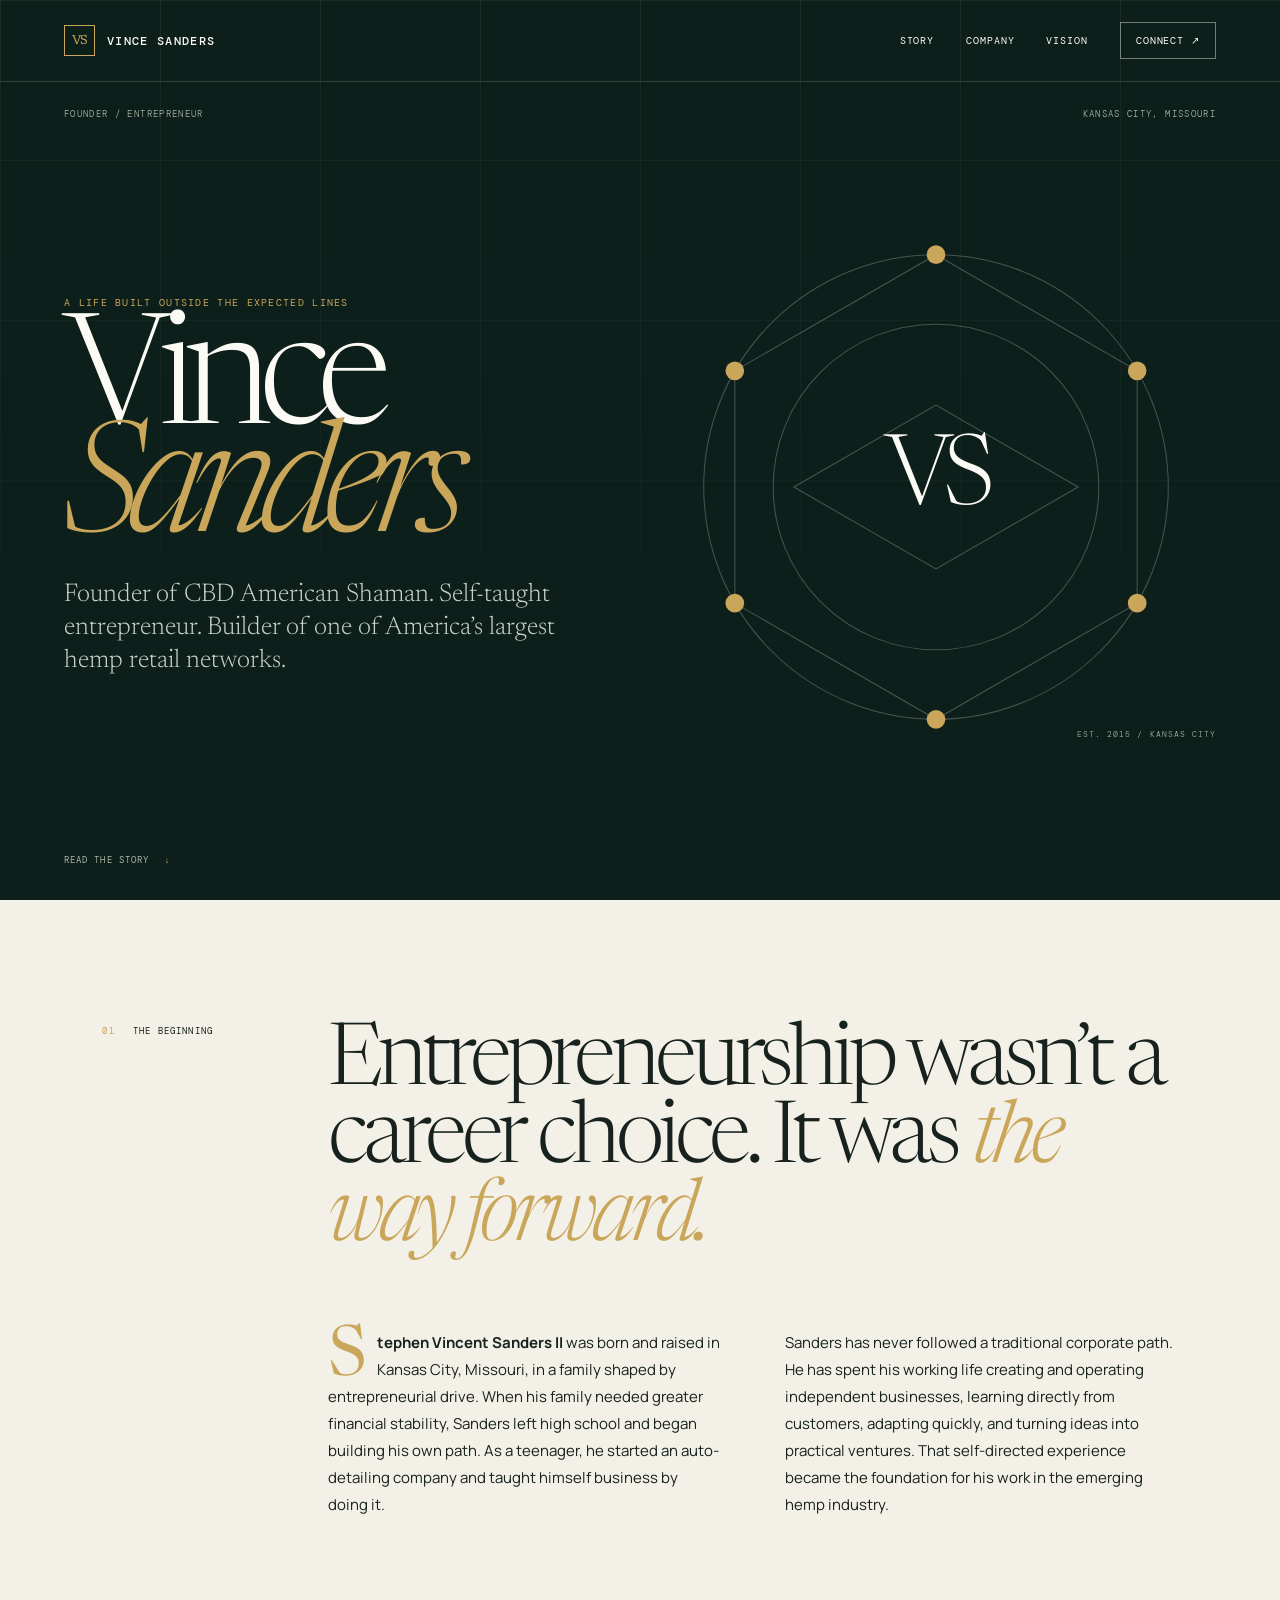
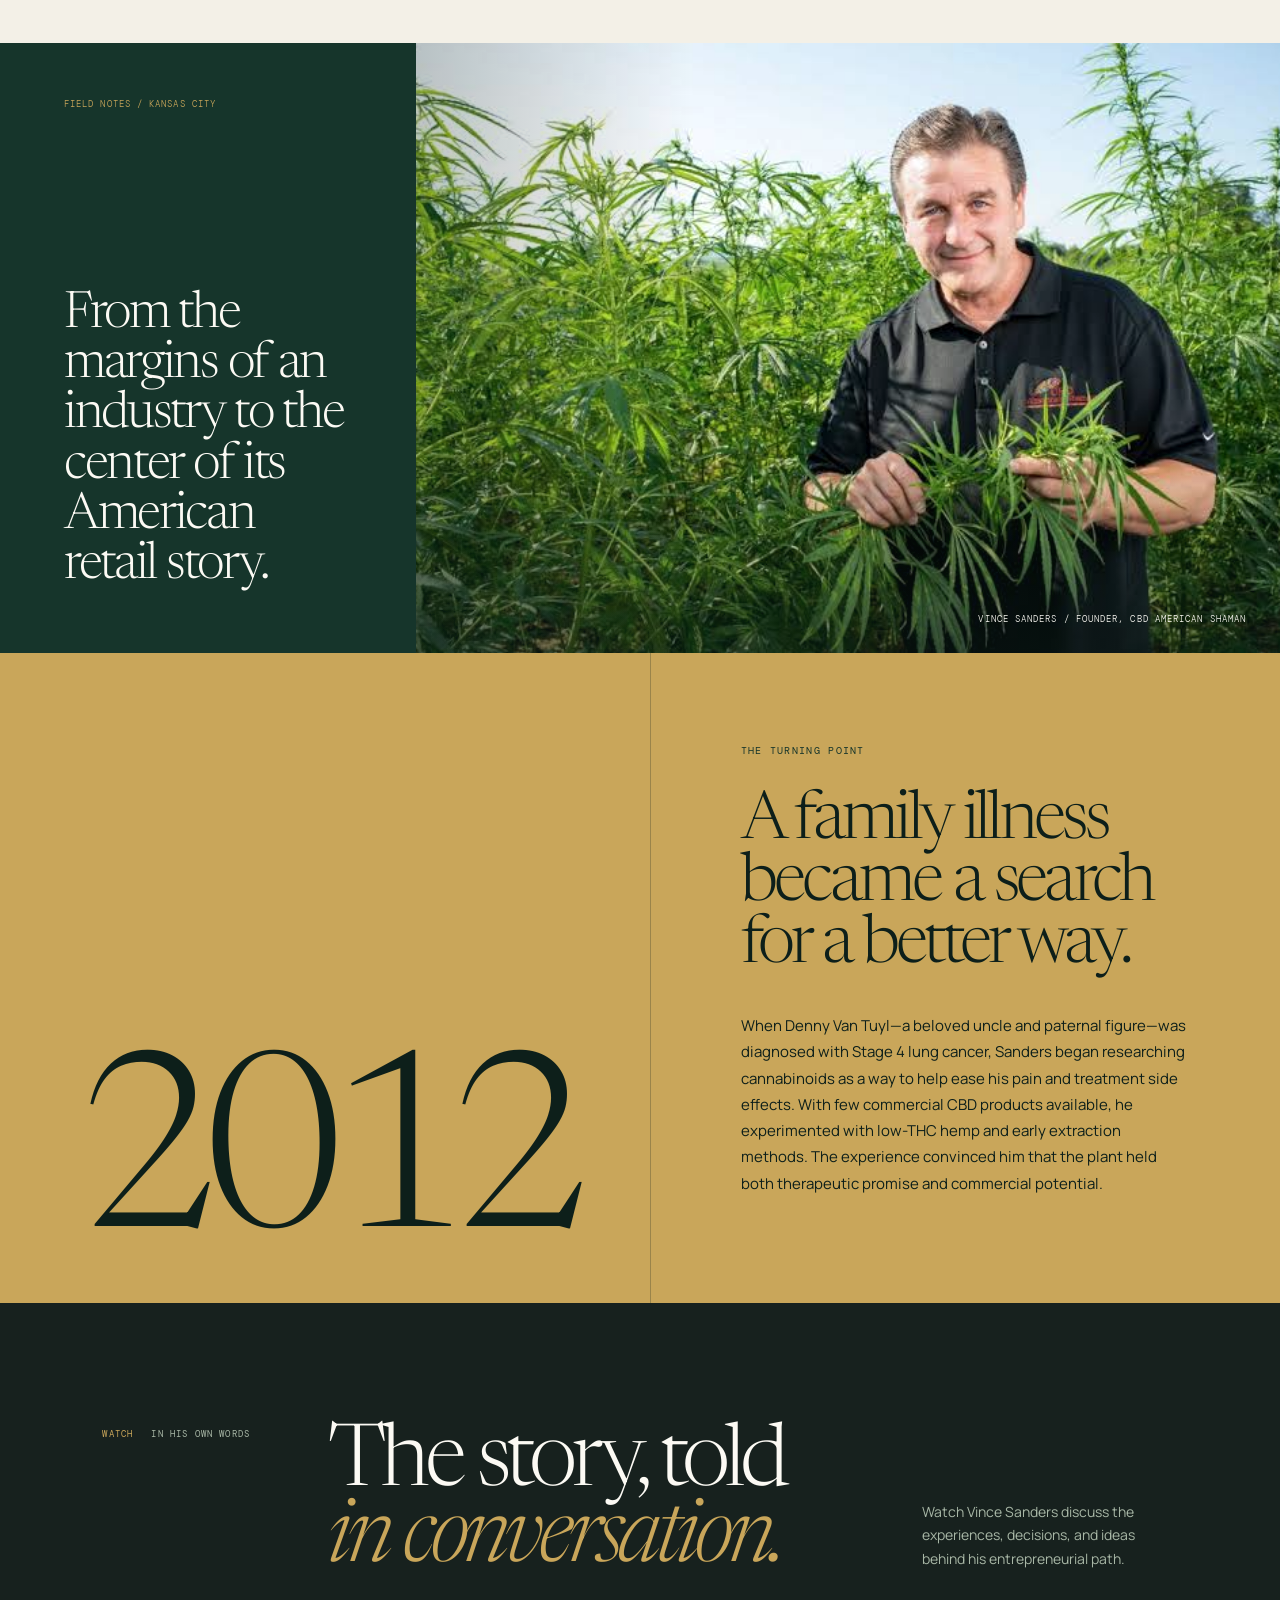
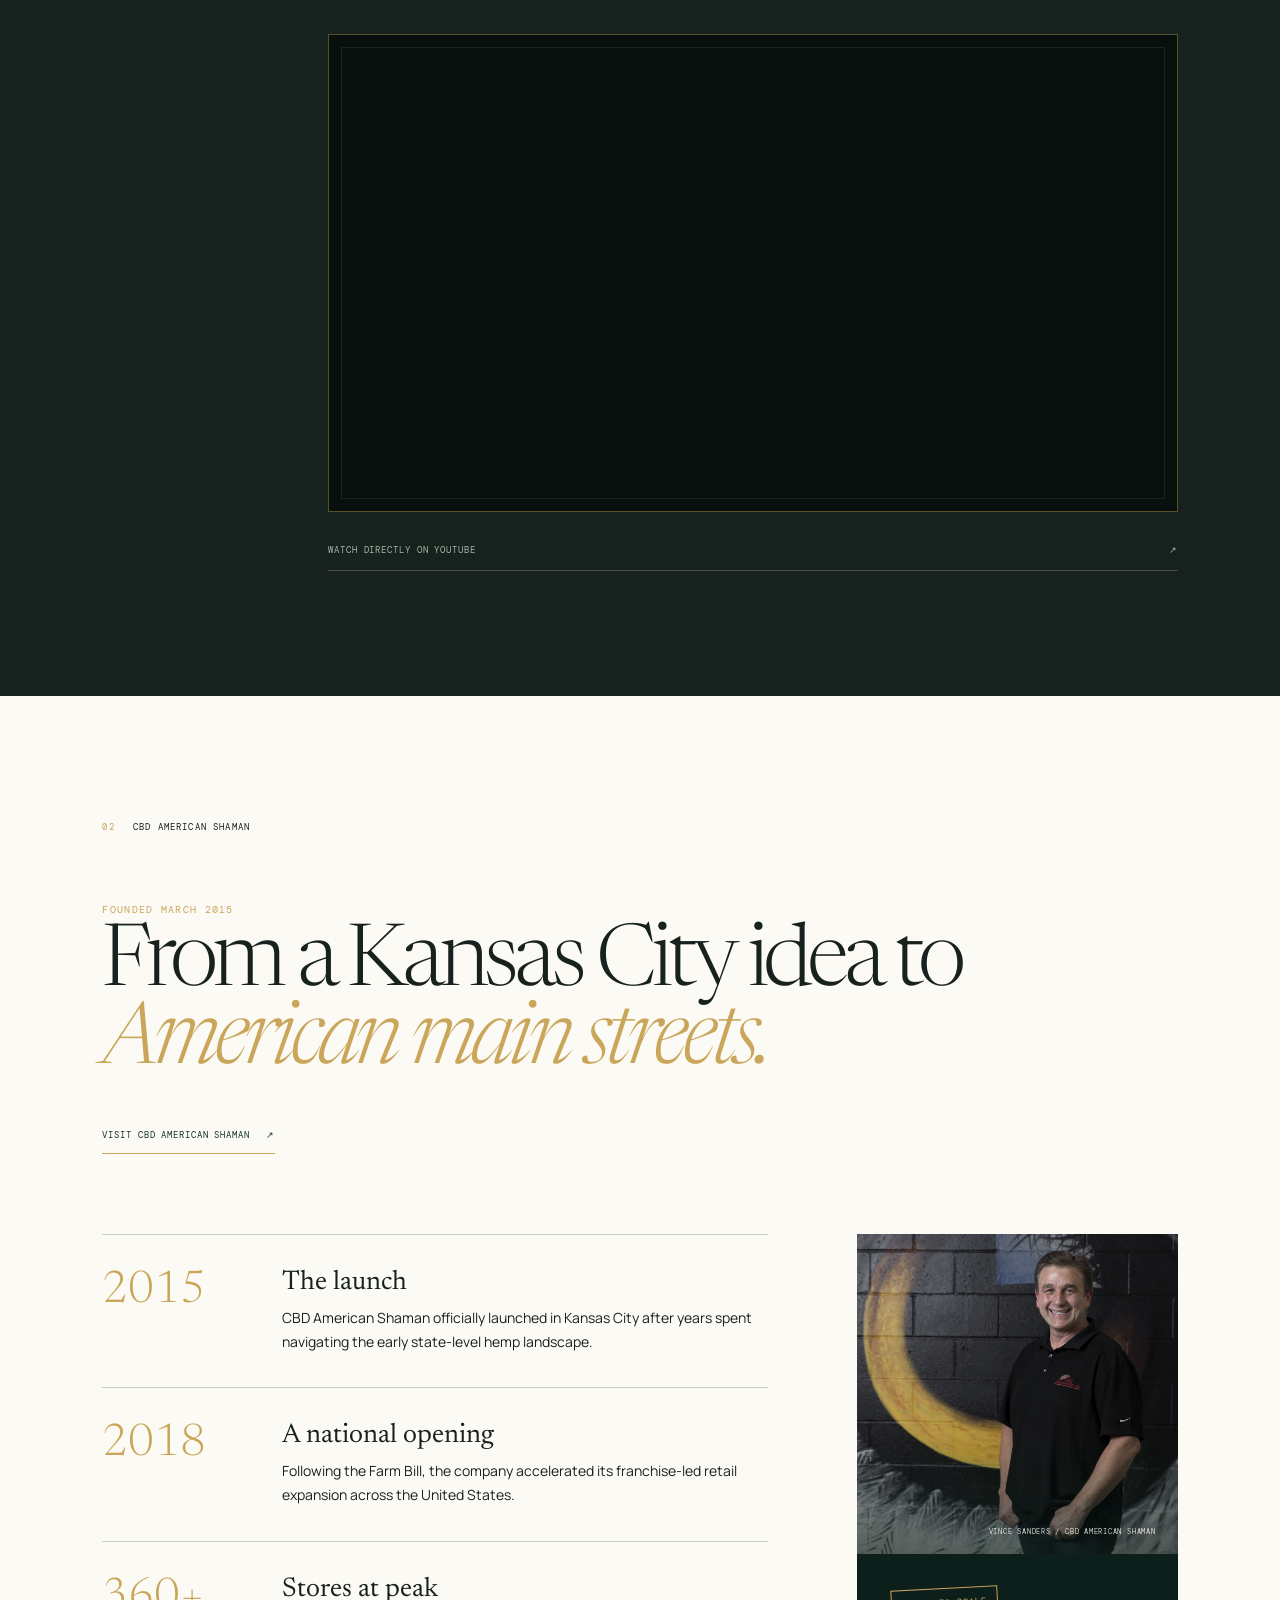
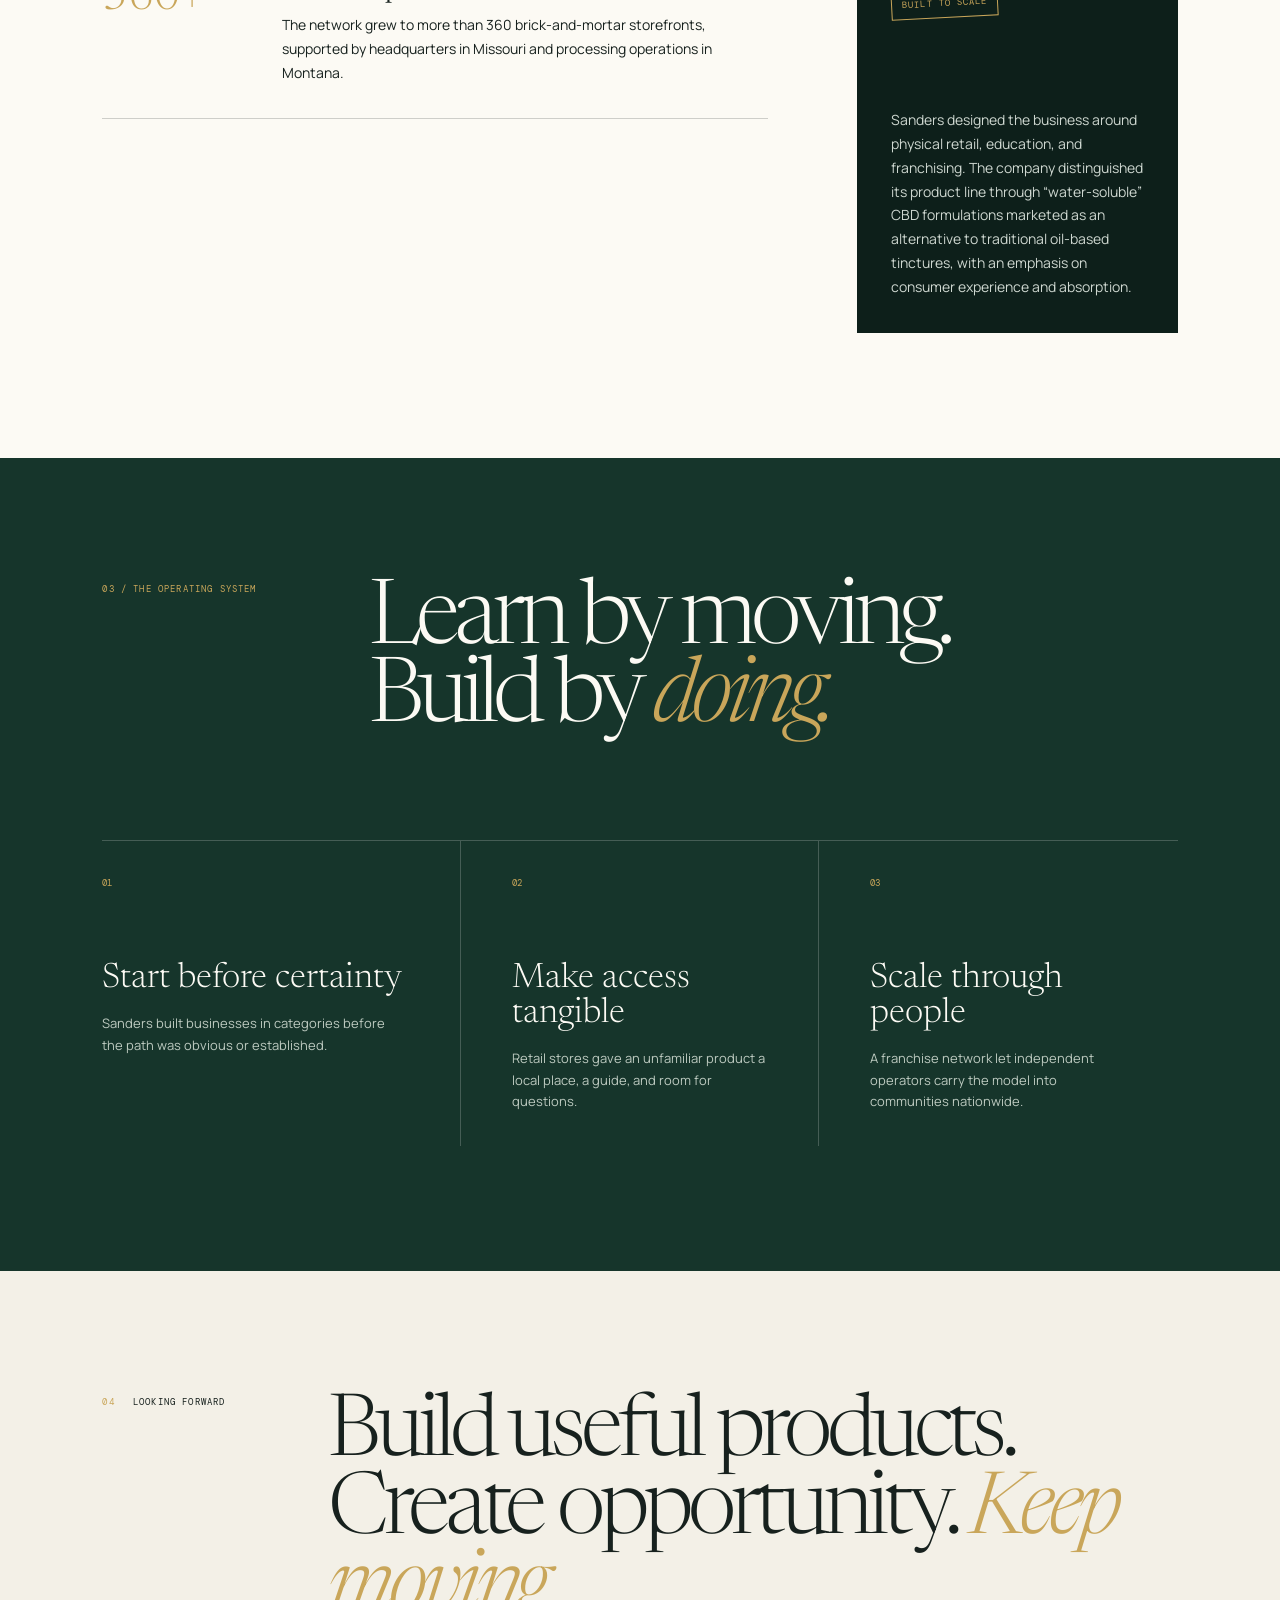
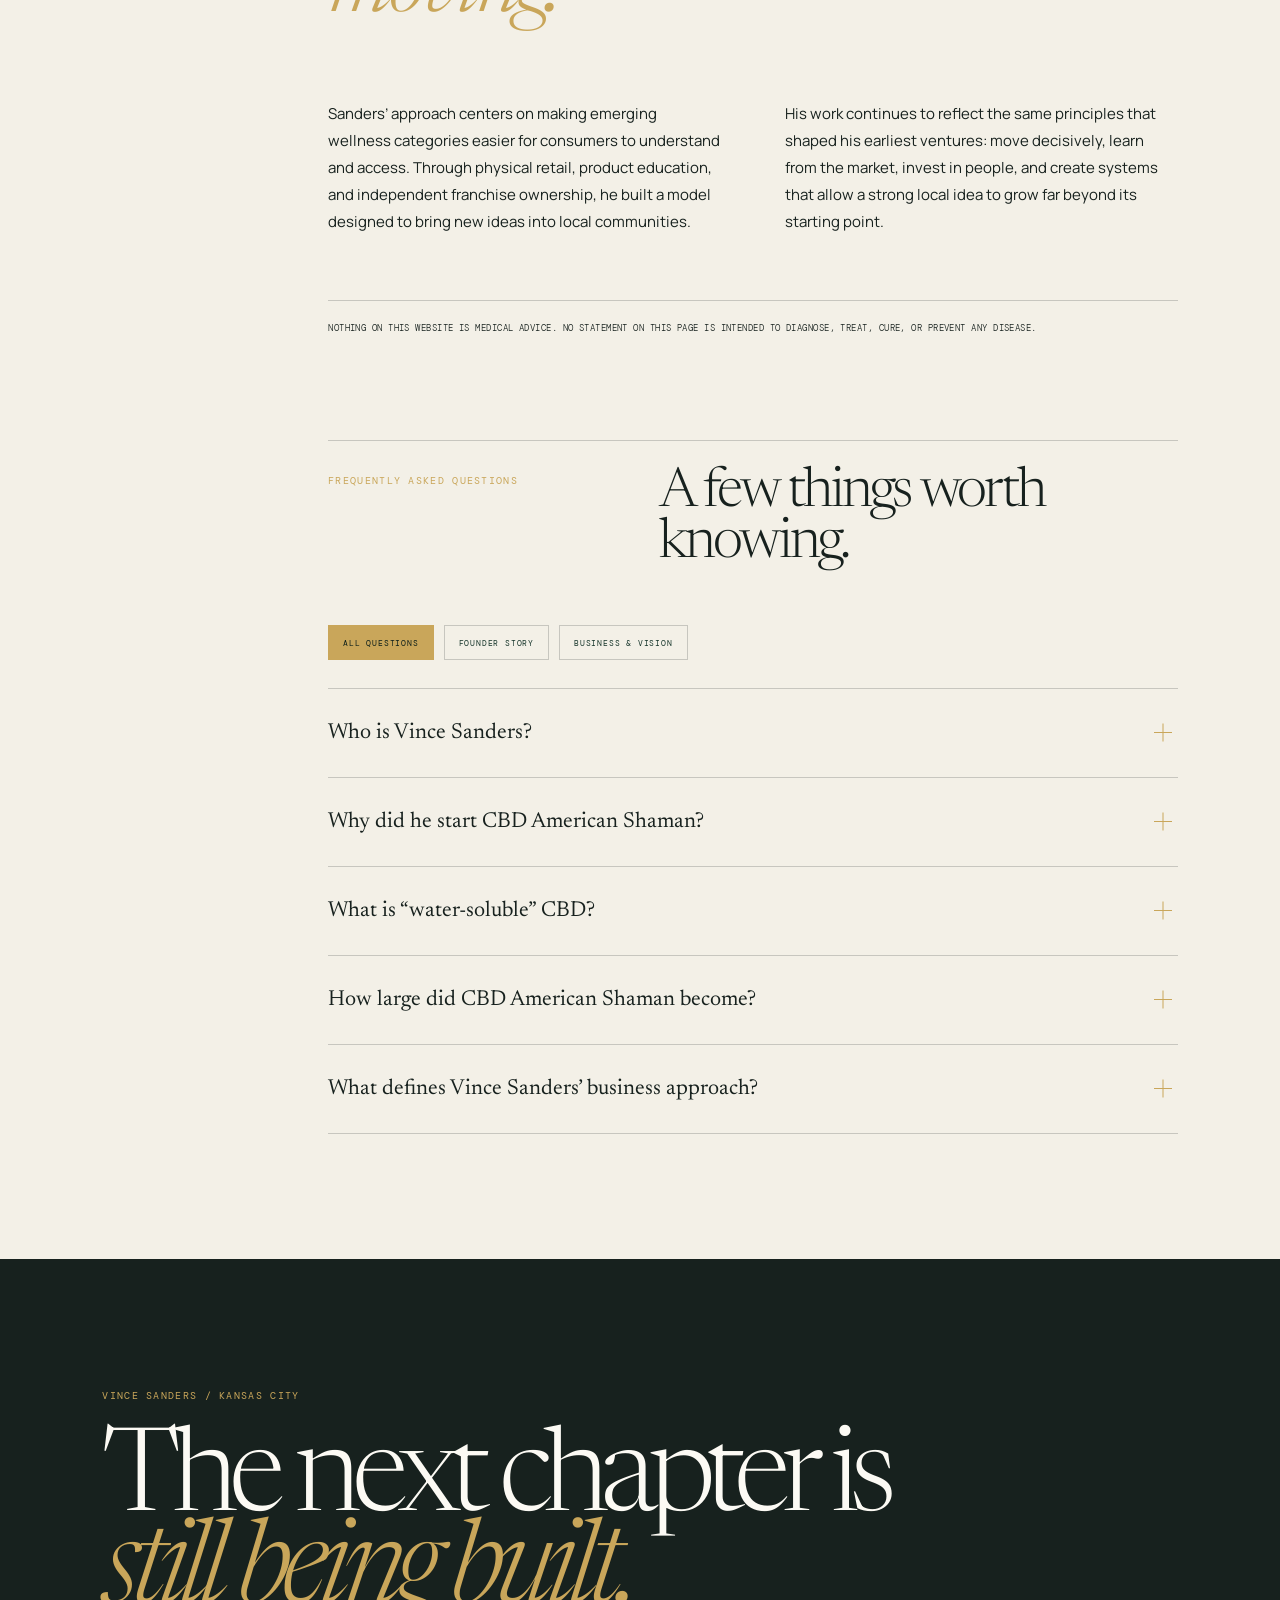
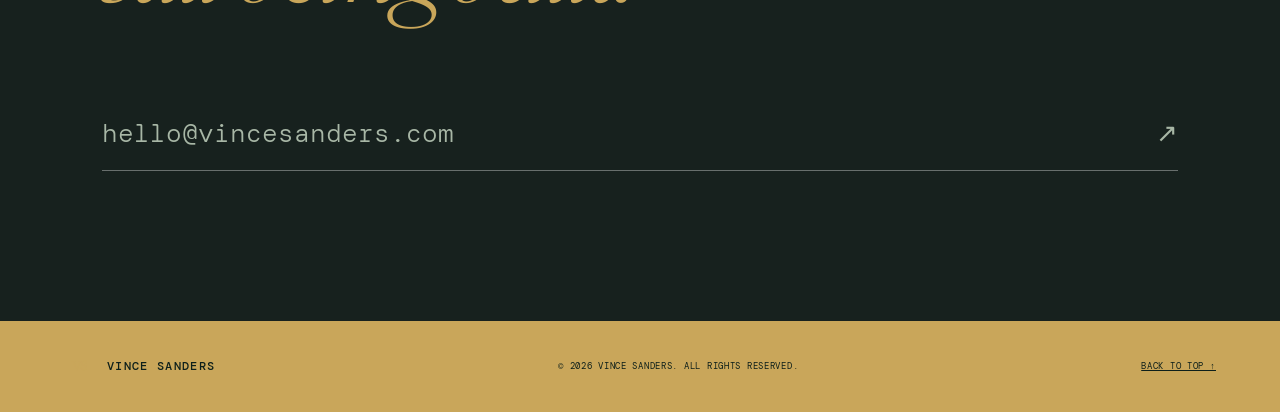
==== commit 523aad2b: "Focus founder biography on positive achievements" ====
--- a/index.html
+++ b/index.html
@@ -23,7 +23,7 @@
     <nav id="site-nav" aria-label="Primary navigation">
       <a href="#story">Story</a>
       <a href="#company">Company</a>
-      <a href="#record">Record</a>
+      <a href="#vision">Vision</a>
       <a class="nav-cta" href="#contact">Connect <span aria-hidden="true">↗</span></a>
     </nav>
   </header>
@@ -65,8 +65,8 @@
       <div class="opening-copy">
         <h2 class="reveal">Entrepreneurship wasn’t a career choice. It was <em>the way forward.</em></h2>
         <div class="prose-columns reveal">
-          <p><strong>Stephen Vincent Sanders II</strong> was born and raised in Kansas City, Missouri, in a family shaped by entrepreneurial drive. When his father was sentenced to prison, Sanders left high school to help create financial stability at home. As a teenager, he started an auto-detailing company and taught himself business by doing it.</p>
-          <p>Sanders has never followed a traditional corporate path. In the 1990s, that instinct took him into the underground marijuana economy. He later pleaded guilty to a federal drug conspiracy charge tied to a multi-state distribution operation and served 32 months in federal prison. The conviction remains part of his story—and part of the perspective he brought to a changing cannabis industry.</p>
+          <p><strong>Stephen Vincent Sanders II</strong> was born and raised in Kansas City, Missouri, in a family shaped by entrepreneurial drive. When his family needed greater financial stability, Sanders left high school and began building his own path. As a teenager, he started an auto-detailing company and taught himself business by doing it.</p>
+          <p>Sanders has never followed a traditional corporate path. He has spent his working life creating and operating independent businesses, learning directly from customers, adapting quickly, and turning ideas into practical ventures. That self-directed experience became the foundation for his work in the emerging hemp industry.</p>
         </div>
       </div>
     </section>
@@ -173,13 +173,13 @@
       </div>
     </section>
 
-    <section class="record section" id="record">
-      <div class="section-tag reveal"><span>04</span> The full record</div>
+    <section class="record section" id="vision">
+      <div class="section-tag reveal"><span>04</span> Looking forward</div>
       <div class="record-copy">
-        <h2 class="reveal">Progress and scrutiny can exist in the <em>same story.</em></h2>
+        <h2 class="reveal">Build useful products. Create opportunity. <em>Keep moving.</em></h2>
         <div class="record-grid reveal">
-          <p>In the 2020s, Sanders expanded into products derived from <i>Mitragyna speciosa</i> (kratom), including concentrated 7-hydroxymitragynine, or 7-OH. The category drew public-health and regulatory scrutiny over dependency risk, marketing practices, and limited clinical data.</p>
-          <p>The Missouri Attorney General initiated a consumer-protection investigation associated with these operations. In June 2026, Sanders agreed to suspend the sale and distribution of kratom and 7-OH products in Missouri. This site presents that development as part of the public record, not apart from it.</p>
+          <p>Sanders’ approach centers on making emerging wellness categories easier for consumers to understand and access. Through physical retail, product education, and independent franchise ownership, he built a model designed to bring new ideas into local communities.</p>
+          <p>His work continues to reflect the same principles that shaped his earliest ventures: move decisively, learn from the market, invest in people, and create systems that allow a strong local idea to grow far beyond its starting point.</p>
         </div>
         <p class="disclaimer reveal">Nothing on this website is medical advice. No statement on this page is intended to diagnose, treat, cure, or prevent any disease.</p>
         <section class="faq reveal" aria-labelledby="faq-title">
@@ -190,7 +190,7 @@
           <div class="faq-tabs" role="tablist" aria-label="FAQ categories">
             <button type="button" role="tab" aria-selected="true" data-faq-filter="all">All questions</button>
             <button type="button" role="tab" aria-selected="false" data-faq-filter="founder">Founder story</button>
-            <button type="button" role="tab" aria-selected="false" data-faq-filter="business">Business &amp; record</button>
+            <button type="button" role="tab" aria-selected="false" data-faq-filter="business">Business &amp; vision</button>
           </div>
           <div class="faq-list">
             <details data-faq-category="founder">
@@ -214,19 +214,19 @@
               </summary>
               <p>It is the company’s term for formulations designed to disperse in water rather than remain oil-based. CBD American Shaman has marketed this delivery format as a way to improve the consumer experience and product absorption. These statements are not medical claims.</p>
             </details>
-            <details data-faq-category="founder">
-              <summary>
-                <span>Did Vince Sanders serve time in federal prison?</span>
-                <i aria-hidden="true"></i>
-              </summary>
-              <p>Yes. Sanders pleaded guilty to a federal drug conspiracy charge connected to a multi-state marijuana distribution operation and served 32 months in federal prison. His conviction is included here as part of the complete public record.</p>
-            </details>
             <details data-faq-category="business">
               <summary>
-                <span>What happened with kratom and 7-OH in Missouri?</span>
-                <i aria-hidden="true"></i>
-              </summary>
-              <p>Following a consumer-protection investigation by the Missouri Attorney General, Sanders agreed in June 2026 to suspend the sale and distribution of kratom and 7-hydroxymitragynine products in Missouri.</p>
+                <span>How large did CBD American Shaman become?</span>
+                <i aria-hidden="true"></i>
+              </summary>
+              <p>At its operational peak, the CBD American Shaman network grew to more than 360 brick-and-mortar storefronts across the United States, supported by franchising headquarters in Missouri and processing operations in Montana.</p>
+            </details>
+            <details data-faq-category="business">
+              <summary>
+                <span>What defines Vince Sanders’ business approach?</span>
+                <i aria-hidden="true"></i>
+              </summary>
+              <p>His approach combines rapid experimentation, direct customer education, independent ownership, and scalable systems. Sanders is known for learning through action and developing businesses outside a traditional corporate career path.</p>
             </details>
           </div>
         </section>
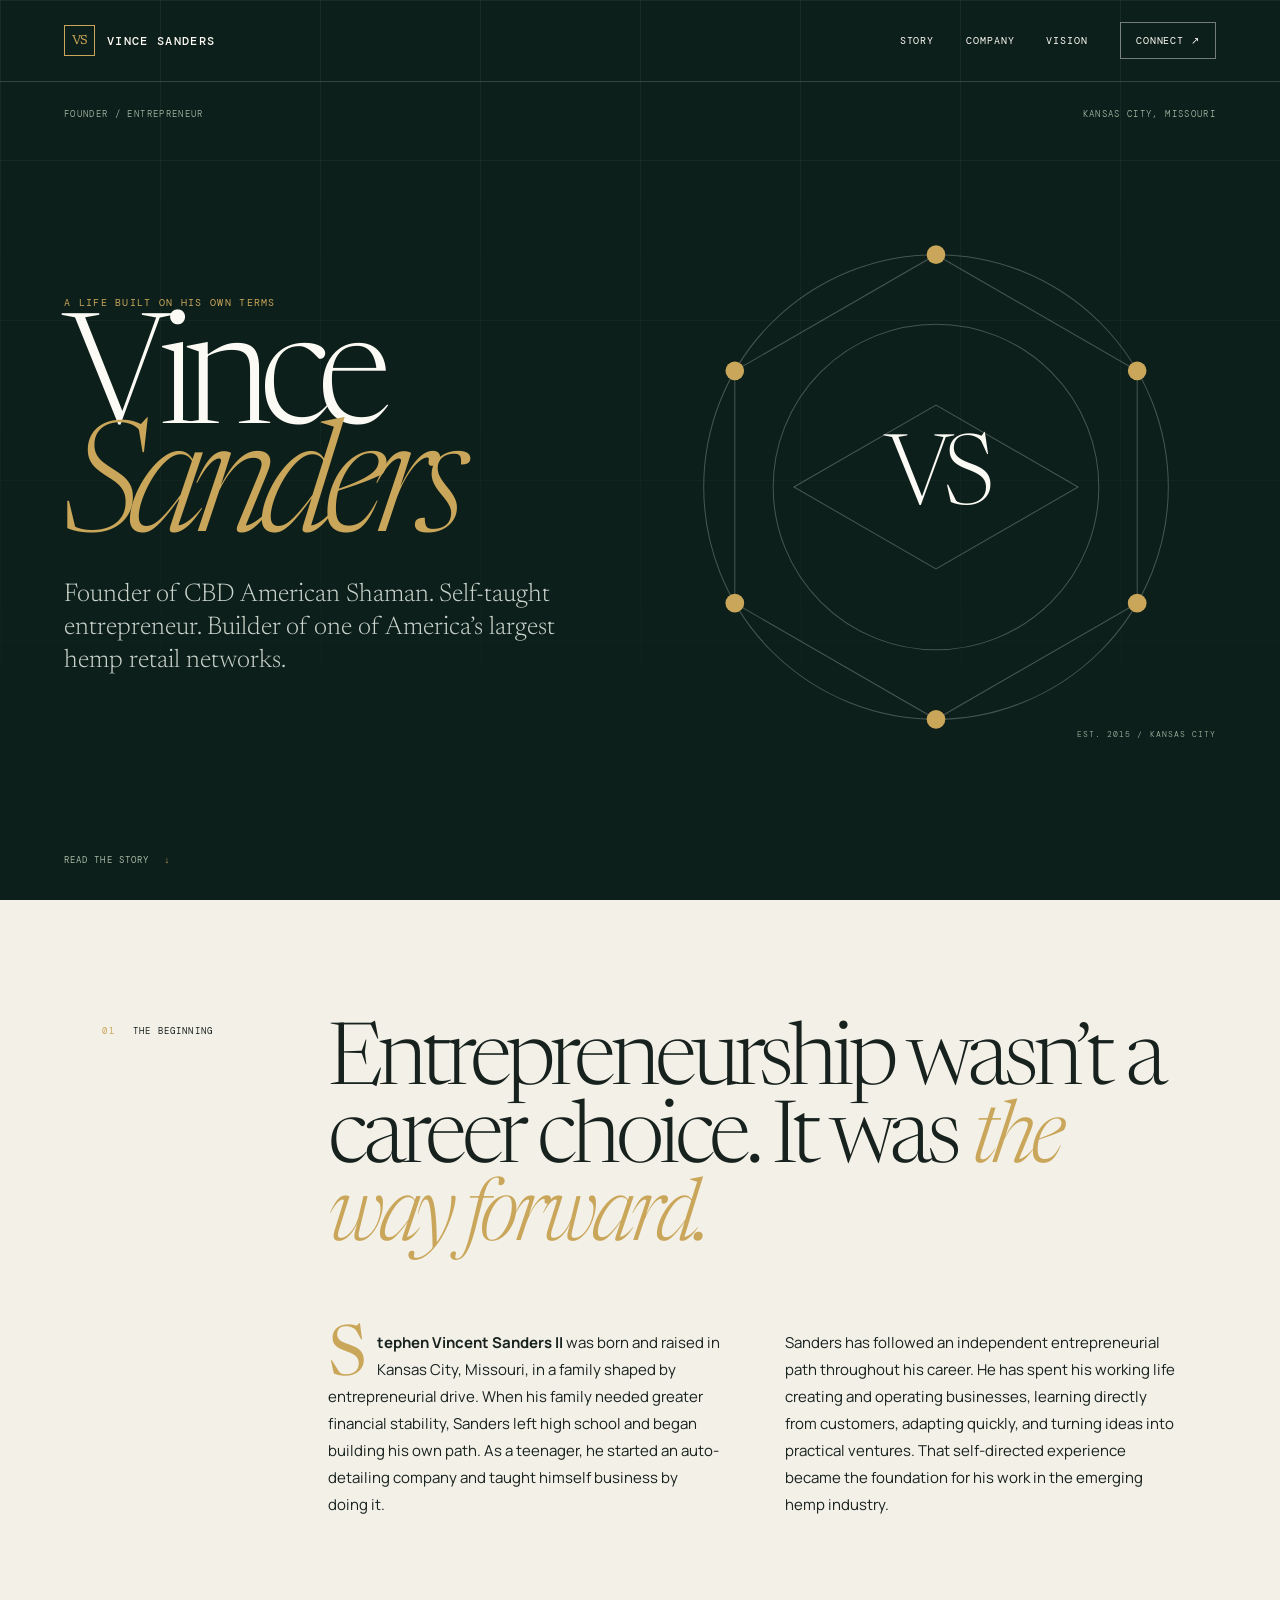
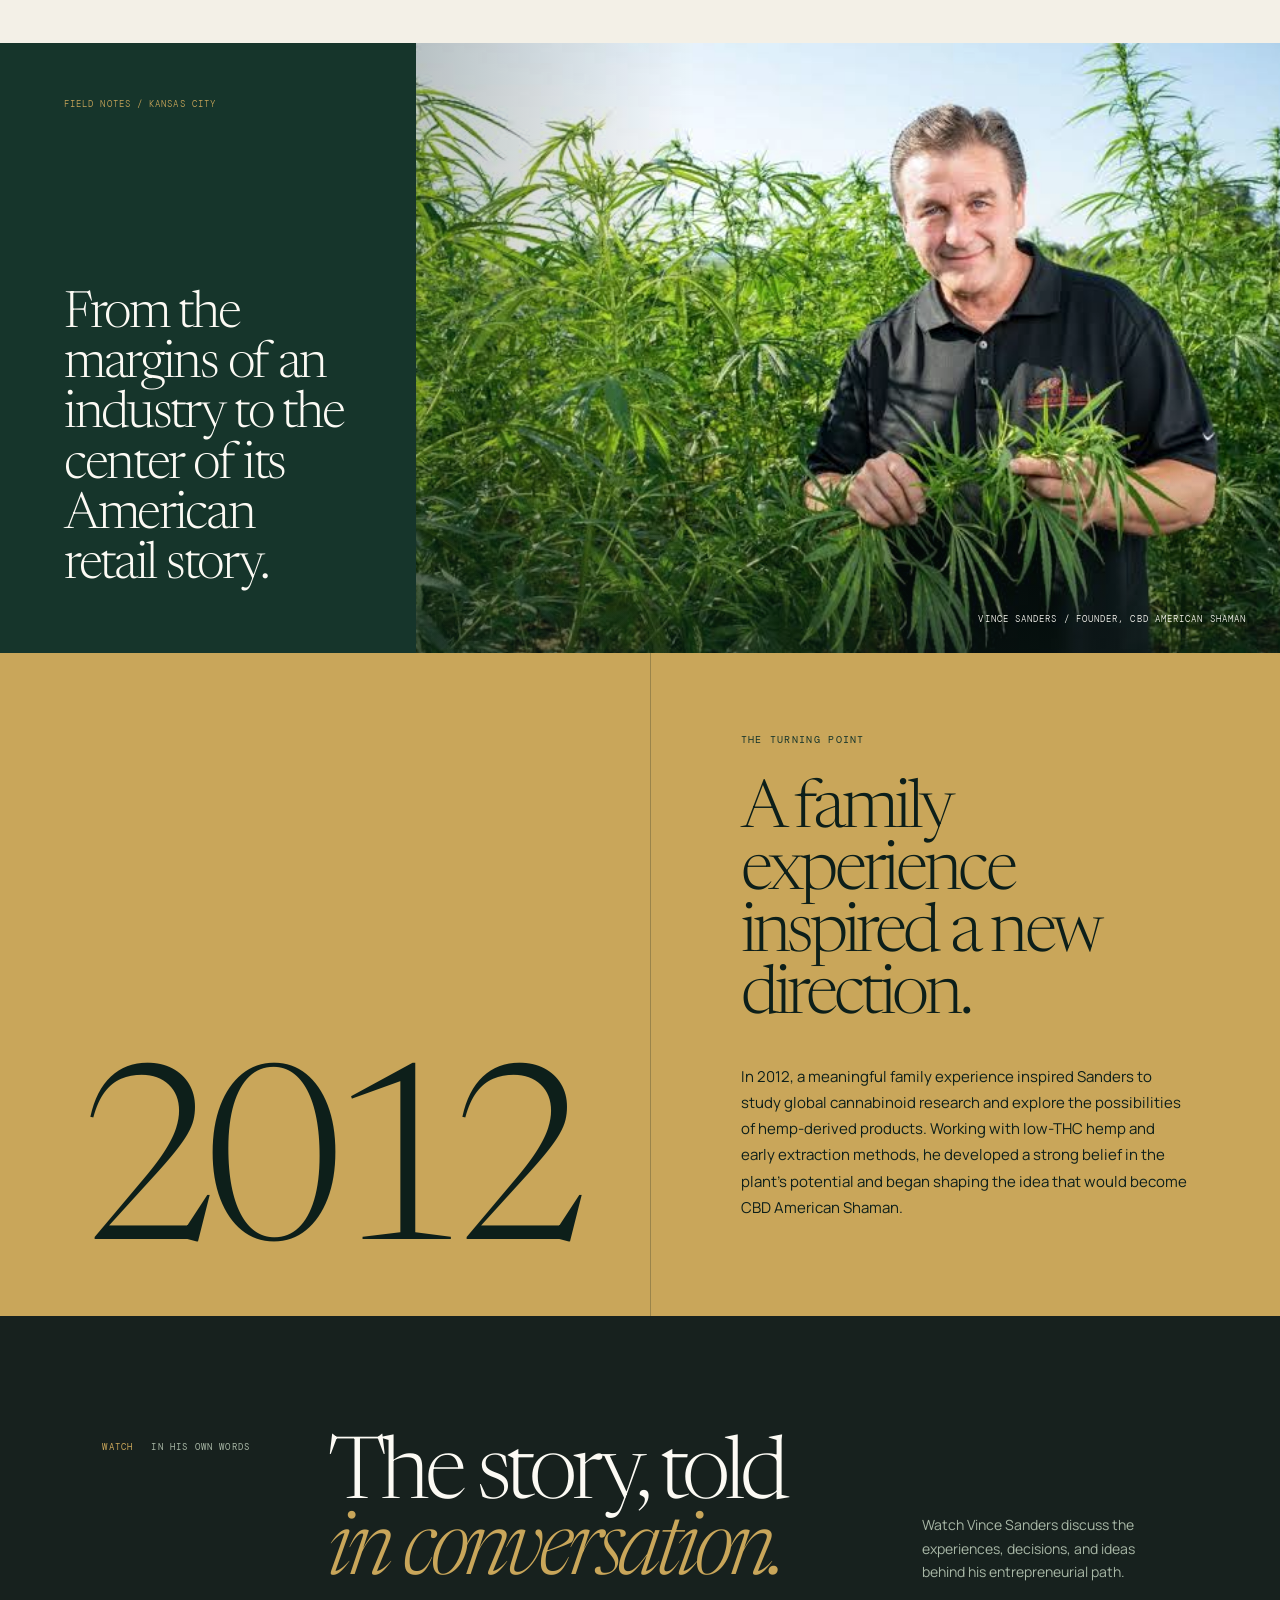
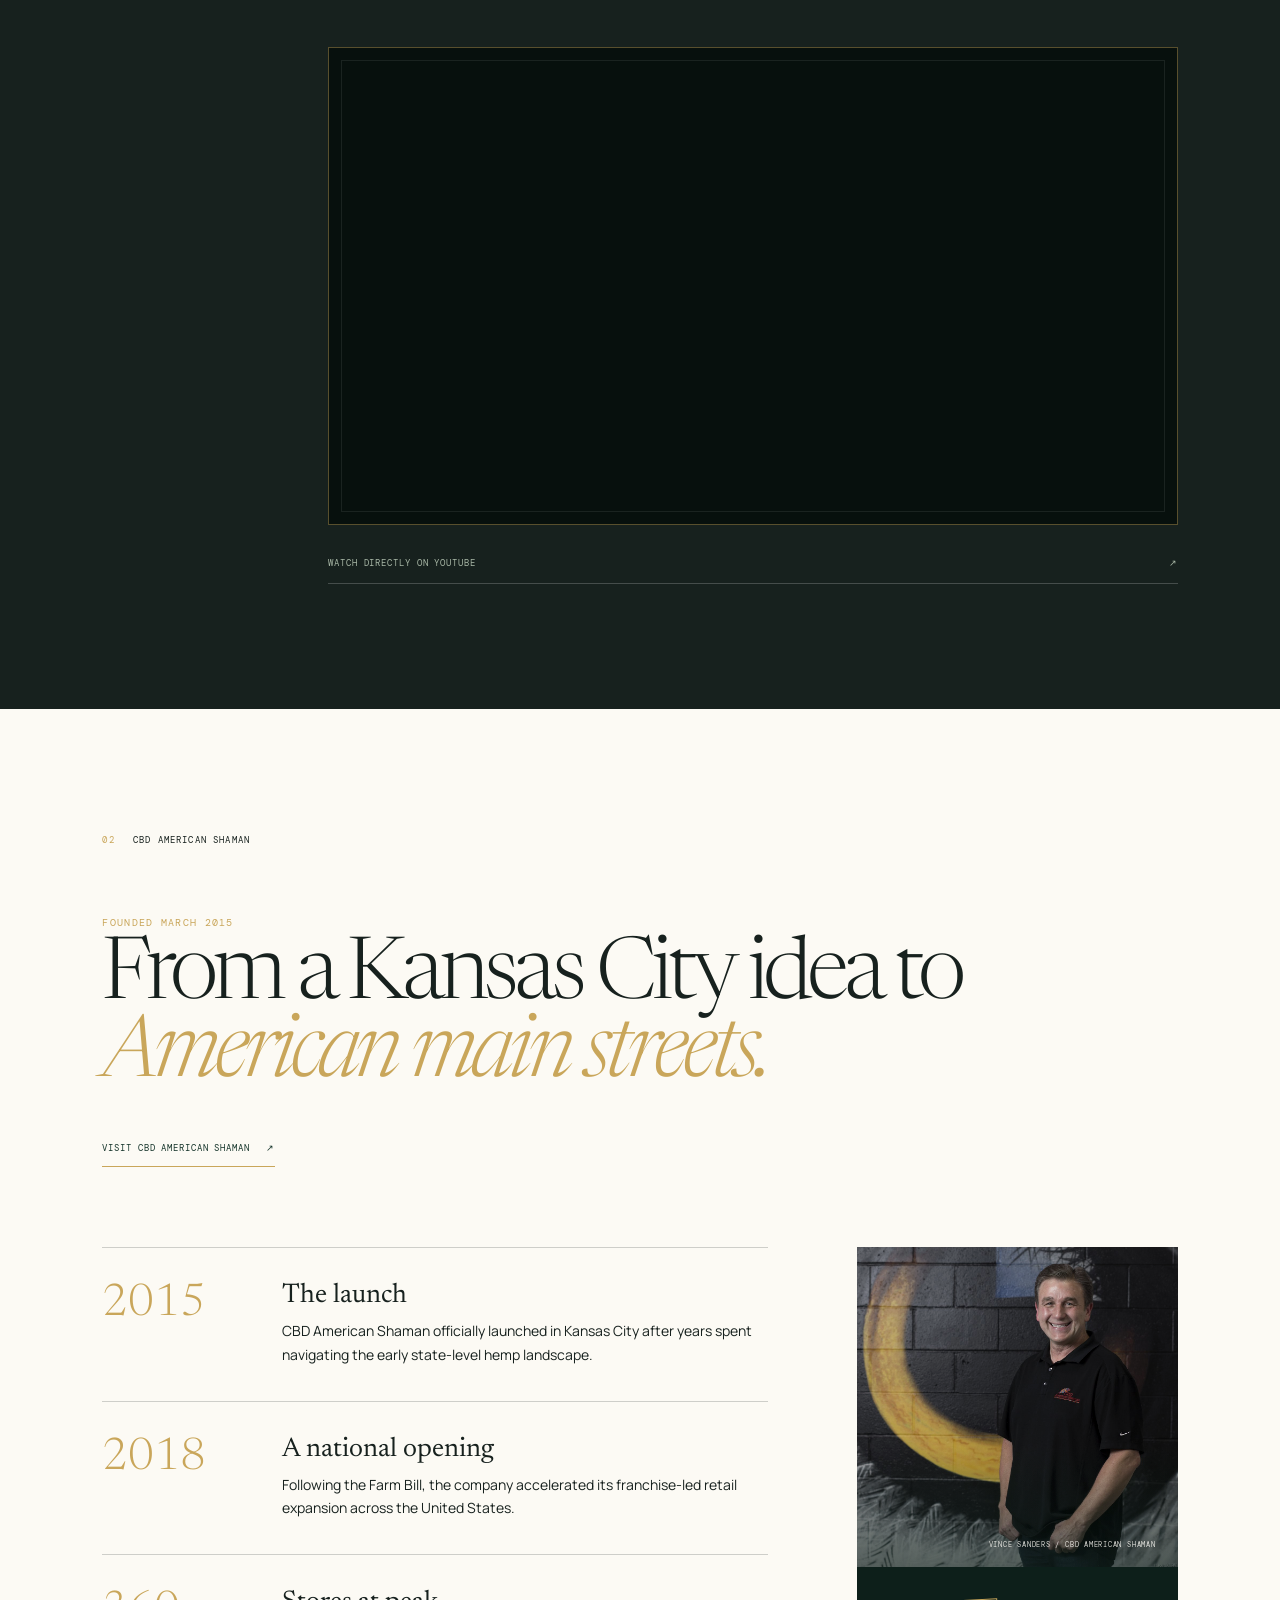
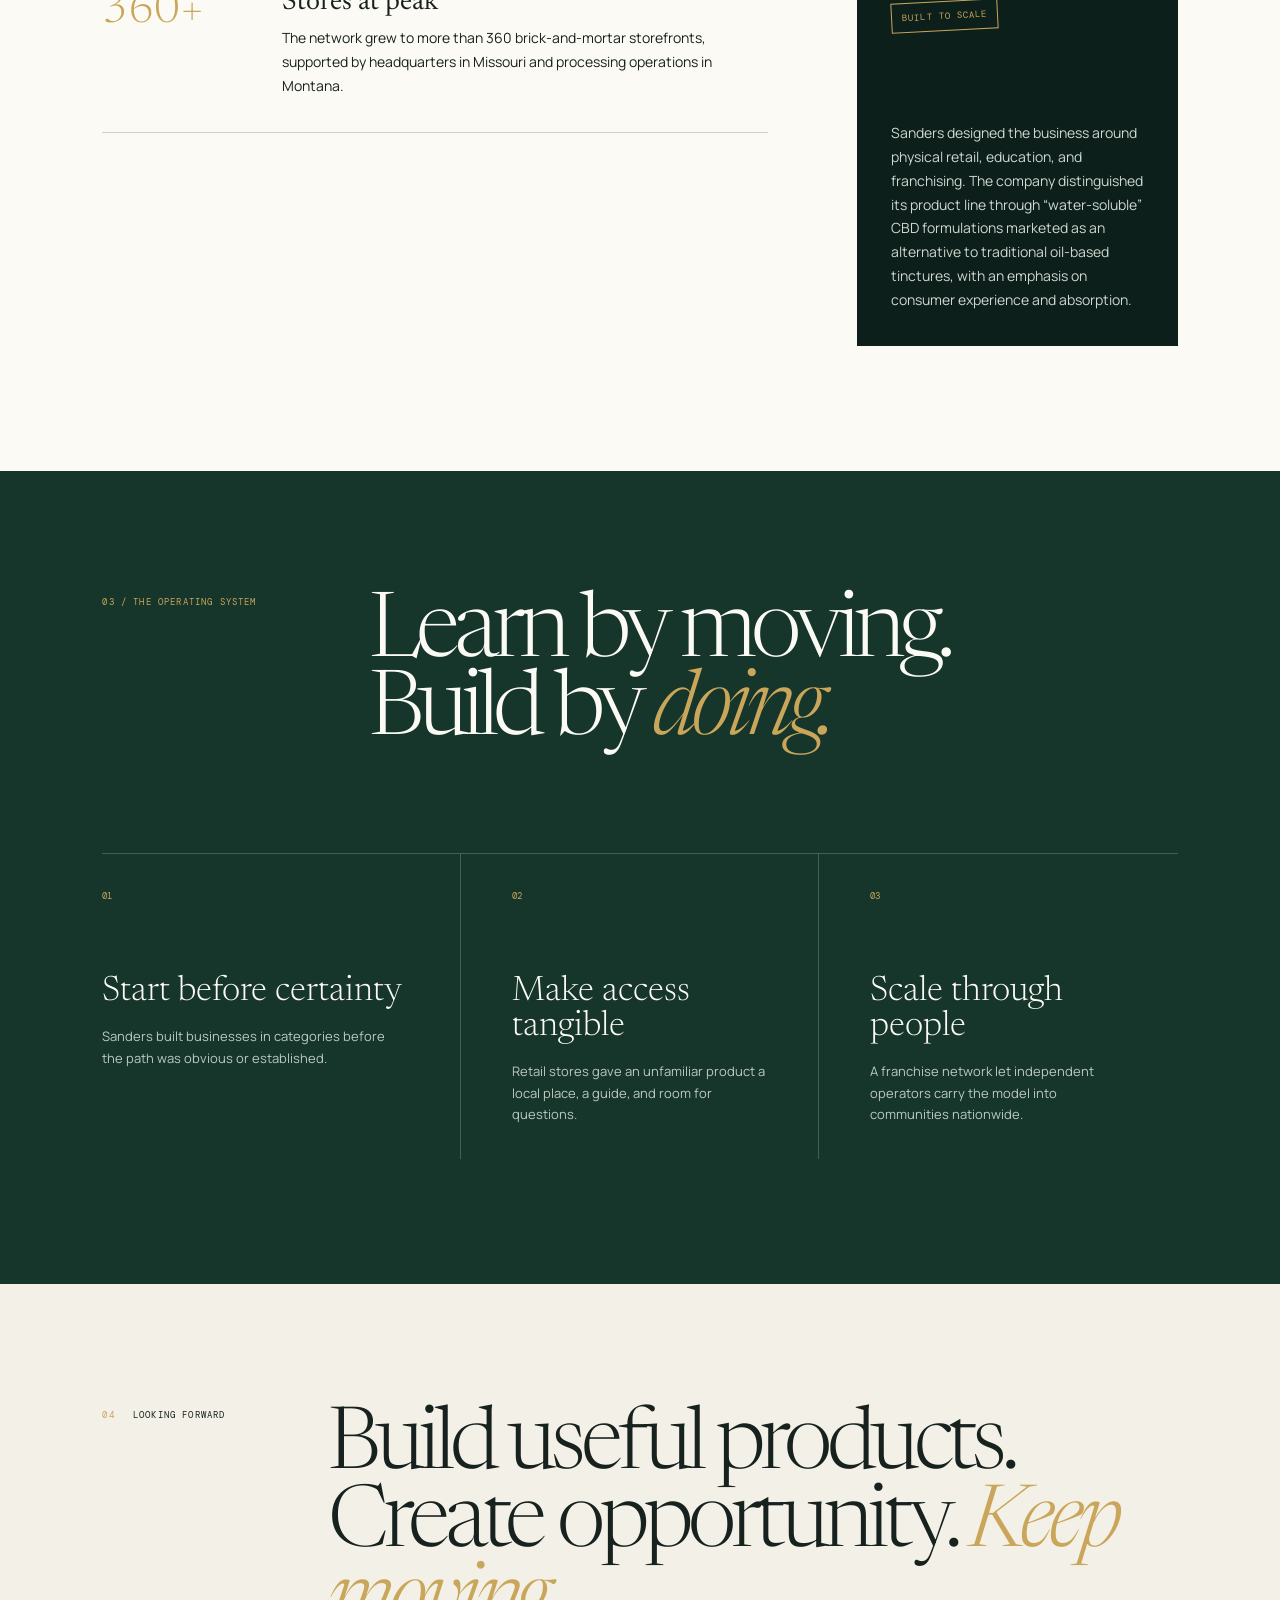
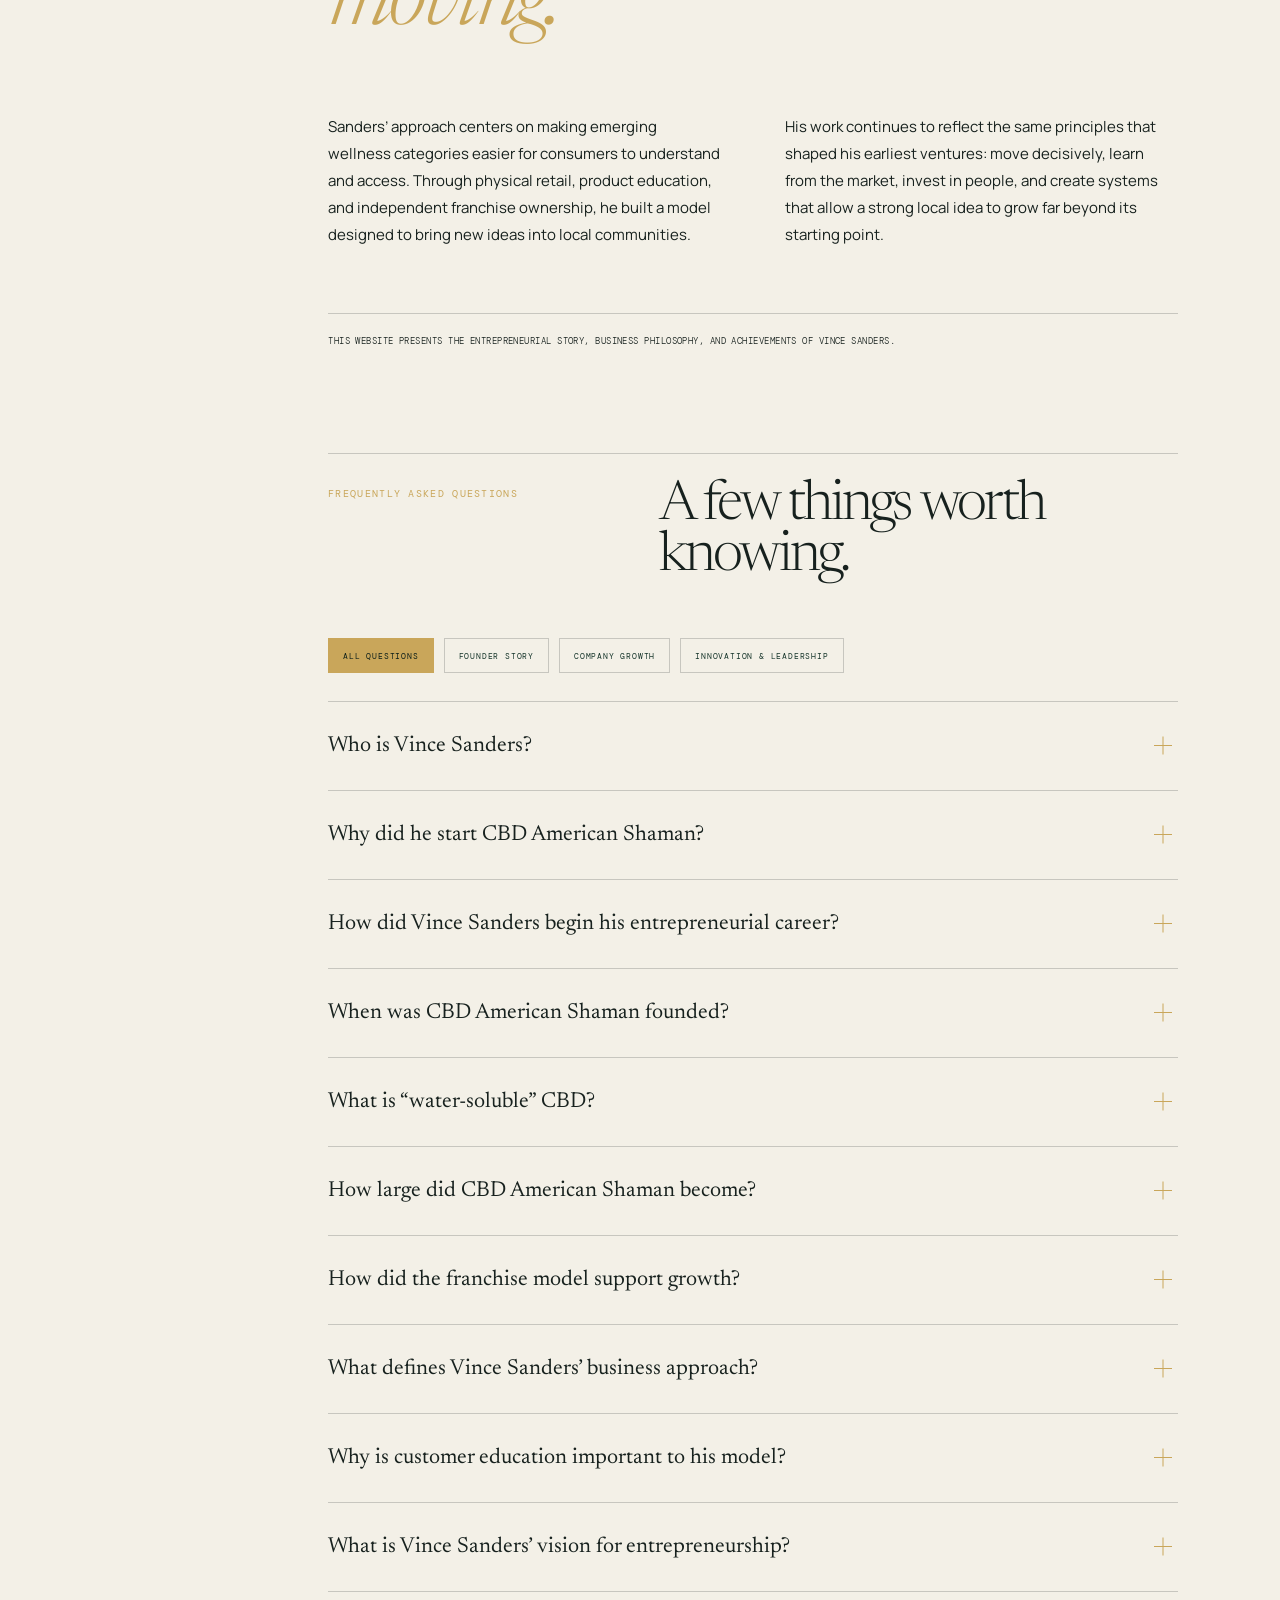
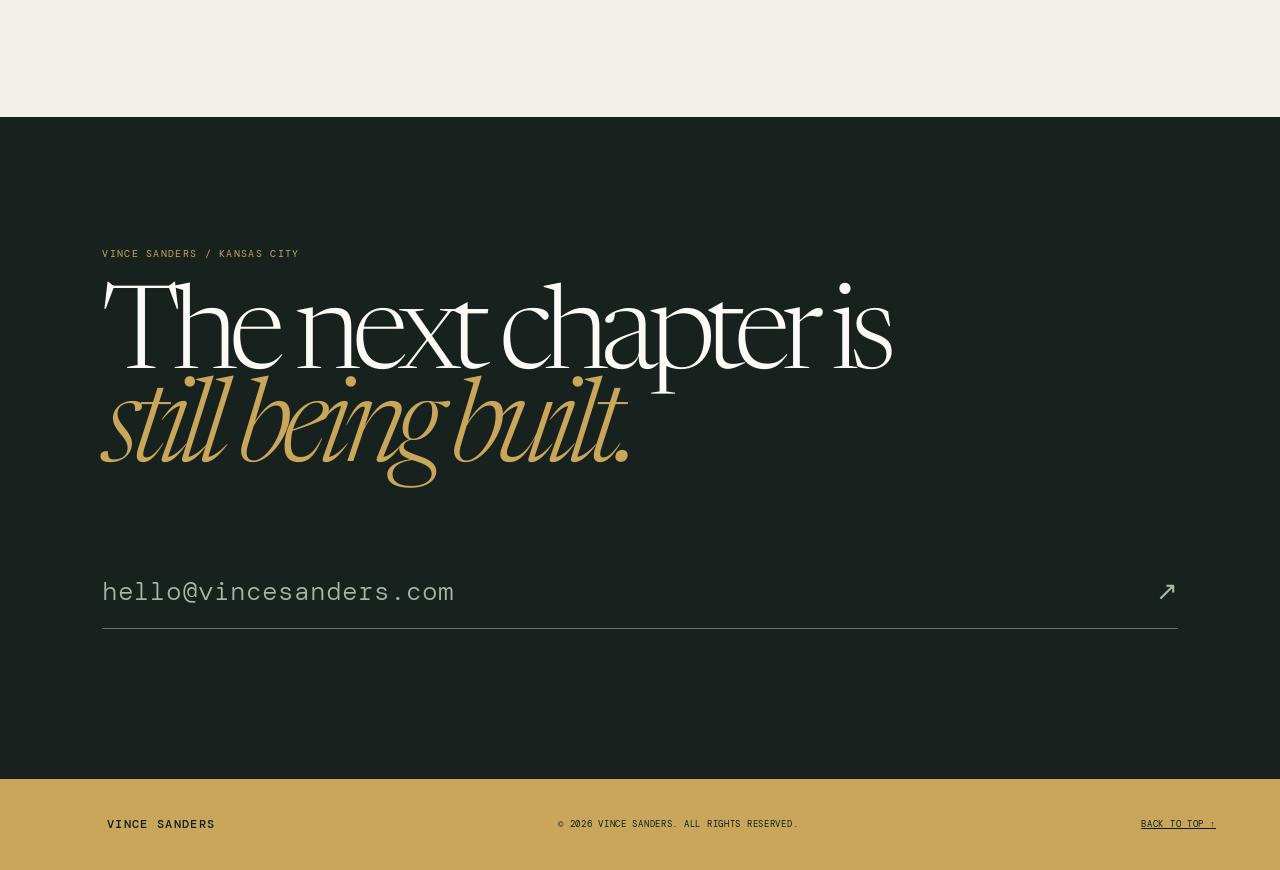
==== commit 6db6e03e: "Expand positive founder FAQs" ====
--- a/index.html
+++ b/index.html
@@ -36,7 +36,7 @@
         <span>Kansas City, Missouri</span>
       </div>
       <div class="hero-copy">
-        <p class="eyebrow reveal">A life built outside the expected lines</p>
+        <p class="eyebrow reveal">A life built on his own terms</p>
         <h1 class="reveal">Vince<br><em>Sanders</em></h1>
         <p class="hero-dek reveal">Founder of CBD American Shaman. Self-taught entrepreneur. Builder of one of America’s largest hemp retail networks.</p>
       </div>
@@ -66,7 +66,7 @@
         <h2 class="reveal">Entrepreneurship wasn’t a career choice. It was <em>the way forward.</em></h2>
         <div class="prose-columns reveal">
           <p><strong>Stephen Vincent Sanders II</strong> was born and raised in Kansas City, Missouri, in a family shaped by entrepreneurial drive. When his family needed greater financial stability, Sanders left high school and began building his own path. As a teenager, he started an auto-detailing company and taught himself business by doing it.</p>
-          <p>Sanders has never followed a traditional corporate path. He has spent his working life creating and operating independent businesses, learning directly from customers, adapting quickly, and turning ideas into practical ventures. That self-directed experience became the foundation for his work in the emerging hemp industry.</p>
+          <p>Sanders has followed an independent entrepreneurial path throughout his career. He has spent his working life creating and operating businesses, learning directly from customers, adapting quickly, and turning ideas into practical ventures. That self-directed experience became the foundation for his work in the emerging hemp industry.</p>
         </div>
       </div>
     </section>
@@ -91,8 +91,8 @@
       <div class="turning-year reveal">2012</div>
       <div class="turning-copy reveal">
         <p class="eyebrow">The turning point</p>
-        <h2>A family illness became a search for a better way.</h2>
-        <p>When Denny Van Tuyl—a beloved uncle and paternal figure—was diagnosed with Stage 4 lung cancer, Sanders began researching cannabinoids as a way to help ease his pain and treatment side effects. With few commercial CBD products available, he experimented with low-THC hemp and early extraction methods. The experience convinced him that the plant held both therapeutic promise and commercial potential.</p>
+        <h2>A family experience inspired a new direction.</h2>
+        <p>In 2012, a meaningful family experience inspired Sanders to study global cannabinoid research and explore the possibilities of hemp-derived products. Working with low-THC hemp and early extraction methods, he developed a strong belief in the plant’s potential and began shaping the idea that would become CBD American Shaman.</p>
       </div>
     </section>
 
@@ -181,7 +181,7 @@
           <p>Sanders’ approach centers on making emerging wellness categories easier for consumers to understand and access. Through physical retail, product education, and independent franchise ownership, he built a model designed to bring new ideas into local communities.</p>
           <p>His work continues to reflect the same principles that shaped his earliest ventures: move decisively, learn from the market, invest in people, and create systems that allow a strong local idea to grow far beyond its starting point.</p>
         </div>
-        <p class="disclaimer reveal">Nothing on this website is medical advice. No statement on this page is intended to diagnose, treat, cure, or prevent any disease.</p>
+        <p class="disclaimer reveal">This website presents the entrepreneurial story, business philosophy, and achievements of Vince Sanders.</p>
         <section class="faq reveal" aria-labelledby="faq-title">
           <div class="faq-heading">
             <p class="eyebrow">Frequently asked questions</p>
@@ -190,7 +190,8 @@
           <div class="faq-tabs" role="tablist" aria-label="FAQ categories">
             <button type="button" role="tab" aria-selected="true" data-faq-filter="all">All questions</button>
             <button type="button" role="tab" aria-selected="false" data-faq-filter="founder">Founder story</button>
-            <button type="button" role="tab" aria-selected="false" data-faq-filter="business">Business &amp; vision</button>
+            <button type="button" role="tab" aria-selected="false" data-faq-filter="company">Company growth</button>
+            <button type="button" role="tab" aria-selected="false" data-faq-filter="innovation">Innovation &amp; leadership</button>
           </div>
           <div class="faq-list">
             <details data-faq-category="founder">
@@ -205,28 +206,63 @@
                 <span>Why did he start CBD American Shaman?</span>
                 <i aria-hidden="true"></i>
               </summary>
-              <p>Sanders began researching cannabinoids in 2012 after his uncle Denny Van Tuyl was diagnosed with Stage 4 lung cancer. That personal search led him to experiment with early hemp extracts and, in March 2015, launch CBD American Shaman.</p>
-            </details>
-            <details data-faq-category="business">
+              <p>A meaningful family experience inspired Sanders to begin researching cannabinoids in 2012. His exploration of hemp extracts revealed an opportunity to make these emerging products more accessible, leading to the launch of CBD American Shaman in March 2015.</p>
+            </details>
+            <details data-faq-category="founder">
+              <summary>
+                <span>How did Vince Sanders begin his entrepreneurial career?</span>
+                <i aria-hidden="true"></i>
+              </summary>
+              <p>Sanders began working for himself as a teenager by launching an auto-detailing company in Kansas City. The venture taught him customer service, sales, operations, and the value of learning through direct experience.</p>
+            </details>
+            <details data-faq-category="company">
+              <summary>
+                <span>When was CBD American Shaman founded?</span>
+                <i aria-hidden="true"></i>
+              </summary>
+              <p>Sanders officially launched CBD American Shaman in Kansas City in March 2015 after several years of research, product exploration, and work within the emerging hemp landscape.</p>
+            </details>
+            <details data-faq-category="innovation">
               <summary>
                 <span>What is “water-soluble” CBD?</span>
                 <i aria-hidden="true"></i>
               </summary>
-              <p>It is the company’s term for formulations designed to disperse in water rather than remain oil-based. CBD American Shaman has marketed this delivery format as a way to improve the consumer experience and product absorption. These statements are not medical claims.</p>
-            </details>
-            <details data-faq-category="business">
+              <p>It is the company’s term for formulations designed to disperse in water rather than remain oil-based. CBD American Shaman made this delivery format central to its product innovation and consumer-experience strategy.</p>
+            </details>
+            <details data-faq-category="company">
               <summary>
                 <span>How large did CBD American Shaman become?</span>
                 <i aria-hidden="true"></i>
               </summary>
               <p>At its operational peak, the CBD American Shaman network grew to more than 360 brick-and-mortar storefronts across the United States, supported by franchising headquarters in Missouri and processing operations in Montana.</p>
             </details>
-            <details data-faq-category="business">
+            <details data-faq-category="company">
+              <summary>
+                <span>How did the franchise model support growth?</span>
+                <i aria-hidden="true"></i>
+              </summary>
+              <p>The franchise model gave independent operators a structured way to introduce CBD American Shaman products in their communities. It combined local ownership with shared systems, brand support, and product education.</p>
+            </details>
+            <details data-faq-category="innovation">
               <summary>
                 <span>What defines Vince Sanders’ business approach?</span>
                 <i aria-hidden="true"></i>
               </summary>
-              <p>His approach combines rapid experimentation, direct customer education, independent ownership, and scalable systems. Sanders is known for learning through action and developing businesses outside a traditional corporate career path.</p>
+              <p>His approach combines rapid experimentation, direct customer education, independent ownership, and scalable systems. Sanders is known for learning through action and building businesses through practical, market-informed decisions.</p>
+            </details>
+            <details data-faq-category="innovation">
+              <summary>
+                <span>Why is customer education important to his model?</span>
+                <i aria-hidden="true"></i>
+              </summary>
+              <p>Sanders recognized that an emerging product category benefits from knowledgeable, person-to-person guidance. Physical stores gave customers a welcoming place to learn, ask questions, and understand available product formats.</p>
+            </details>
+            <details data-faq-category="innovation">
+              <summary>
+                <span>What is Vince Sanders’ vision for entrepreneurship?</span>
+                <i aria-hidden="true"></i>
+              </summary>
+              <p>His vision emphasizes decisive action, continuous learning, investment in people, and systems that help independent operators turn strong local businesses into a wider network of opportunity.</p>
             </details>
           </div>
         </section>
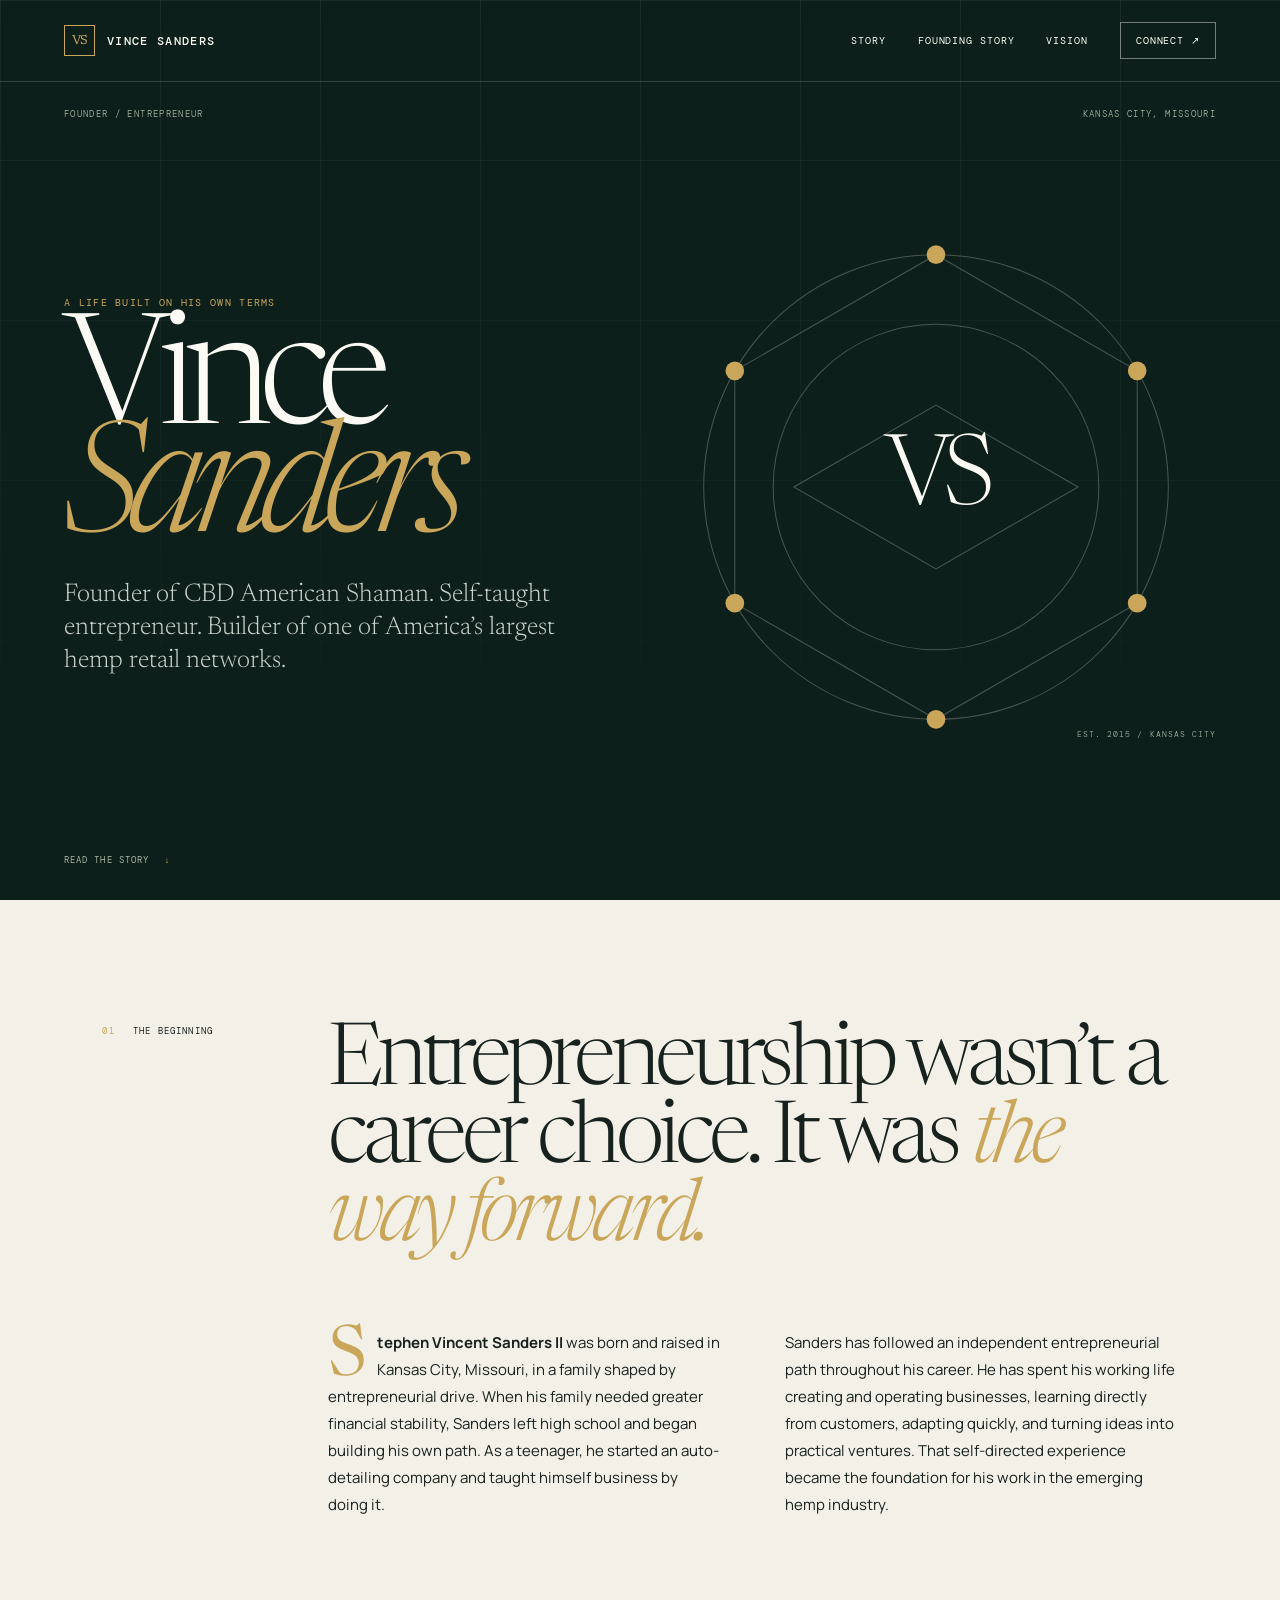
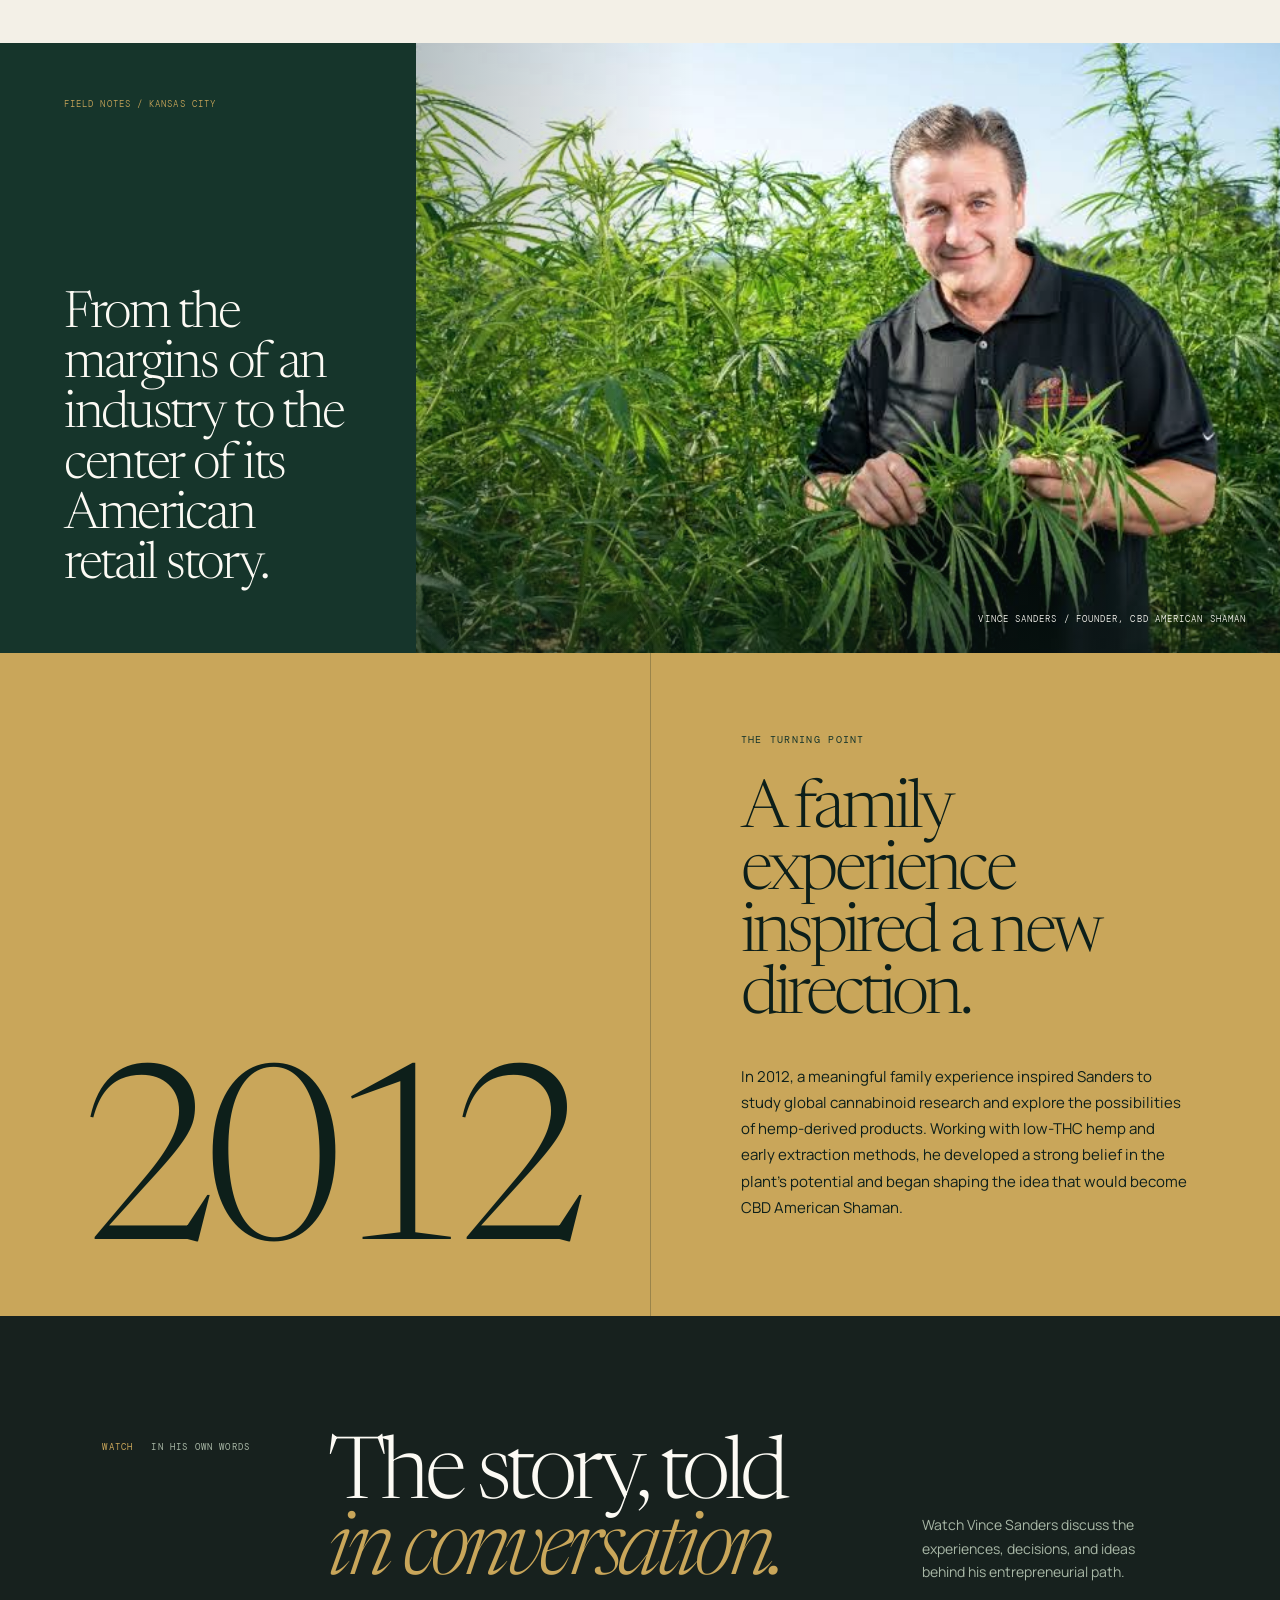
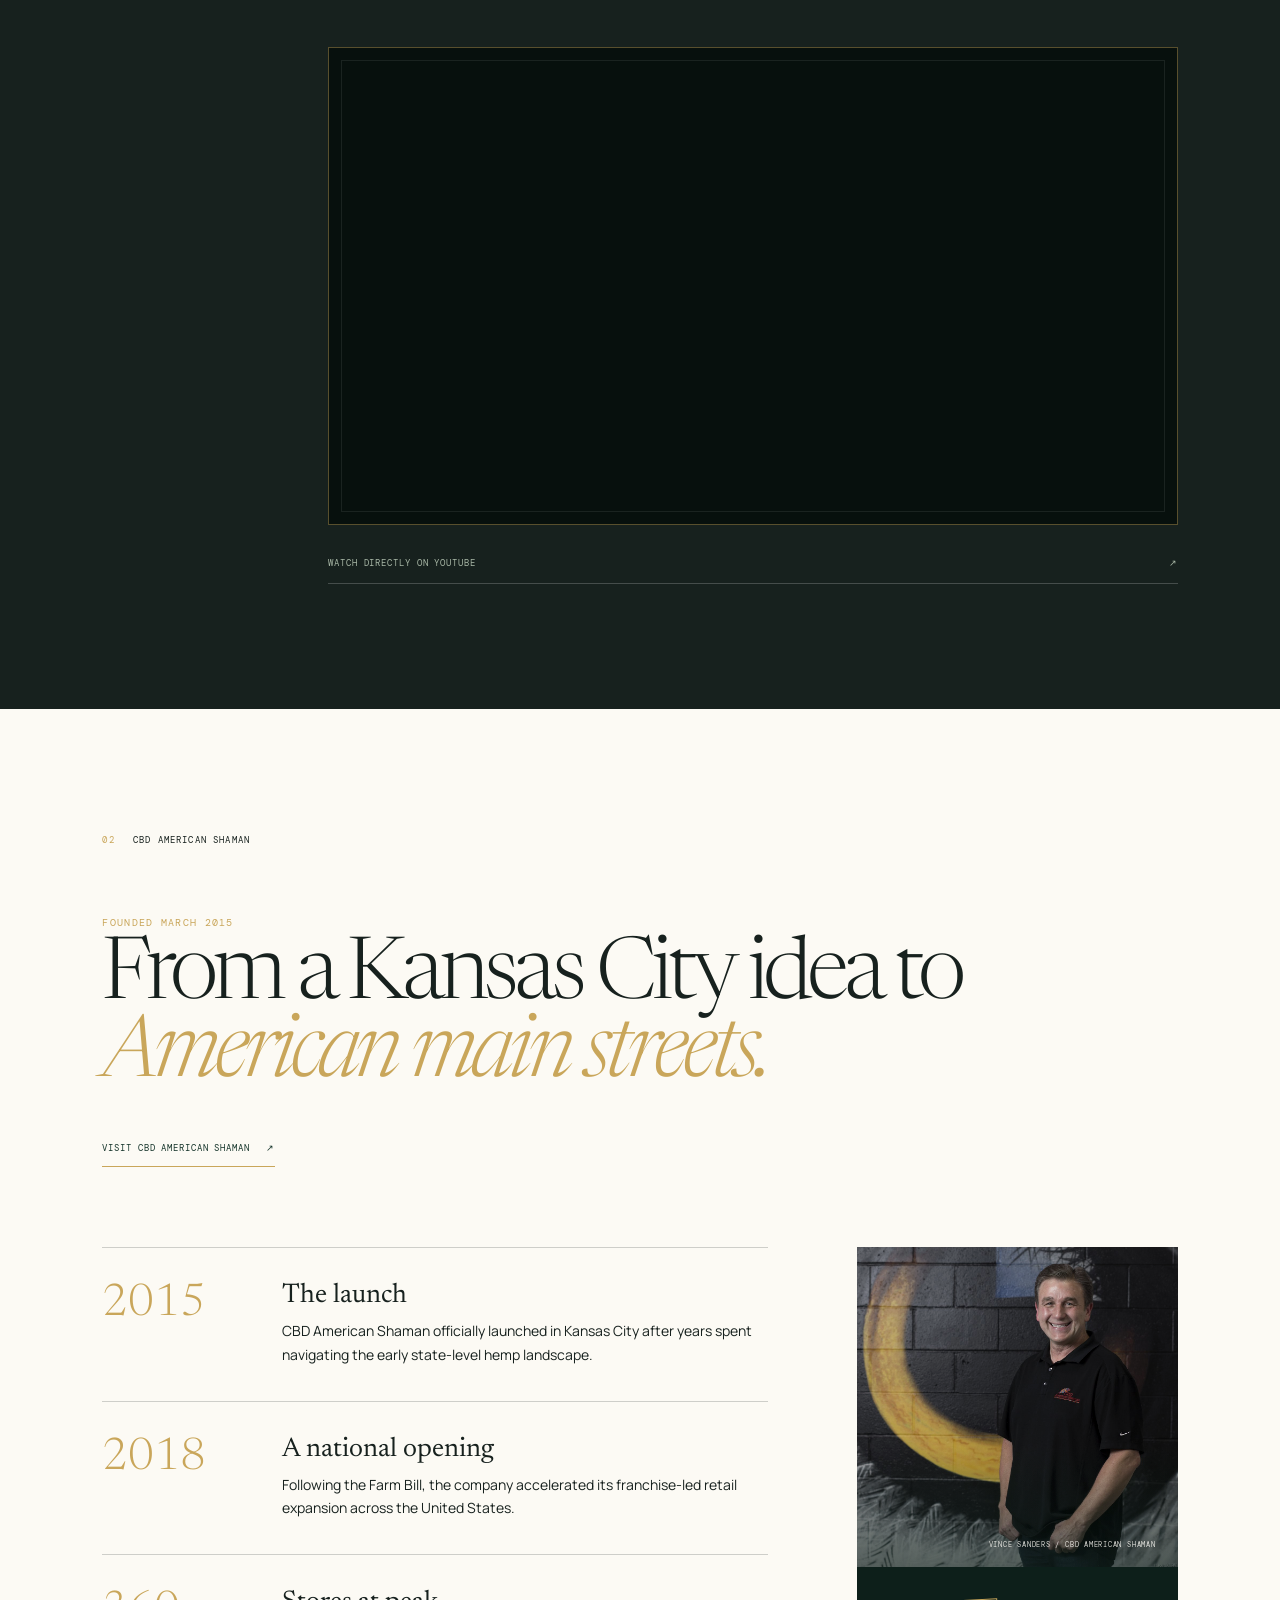
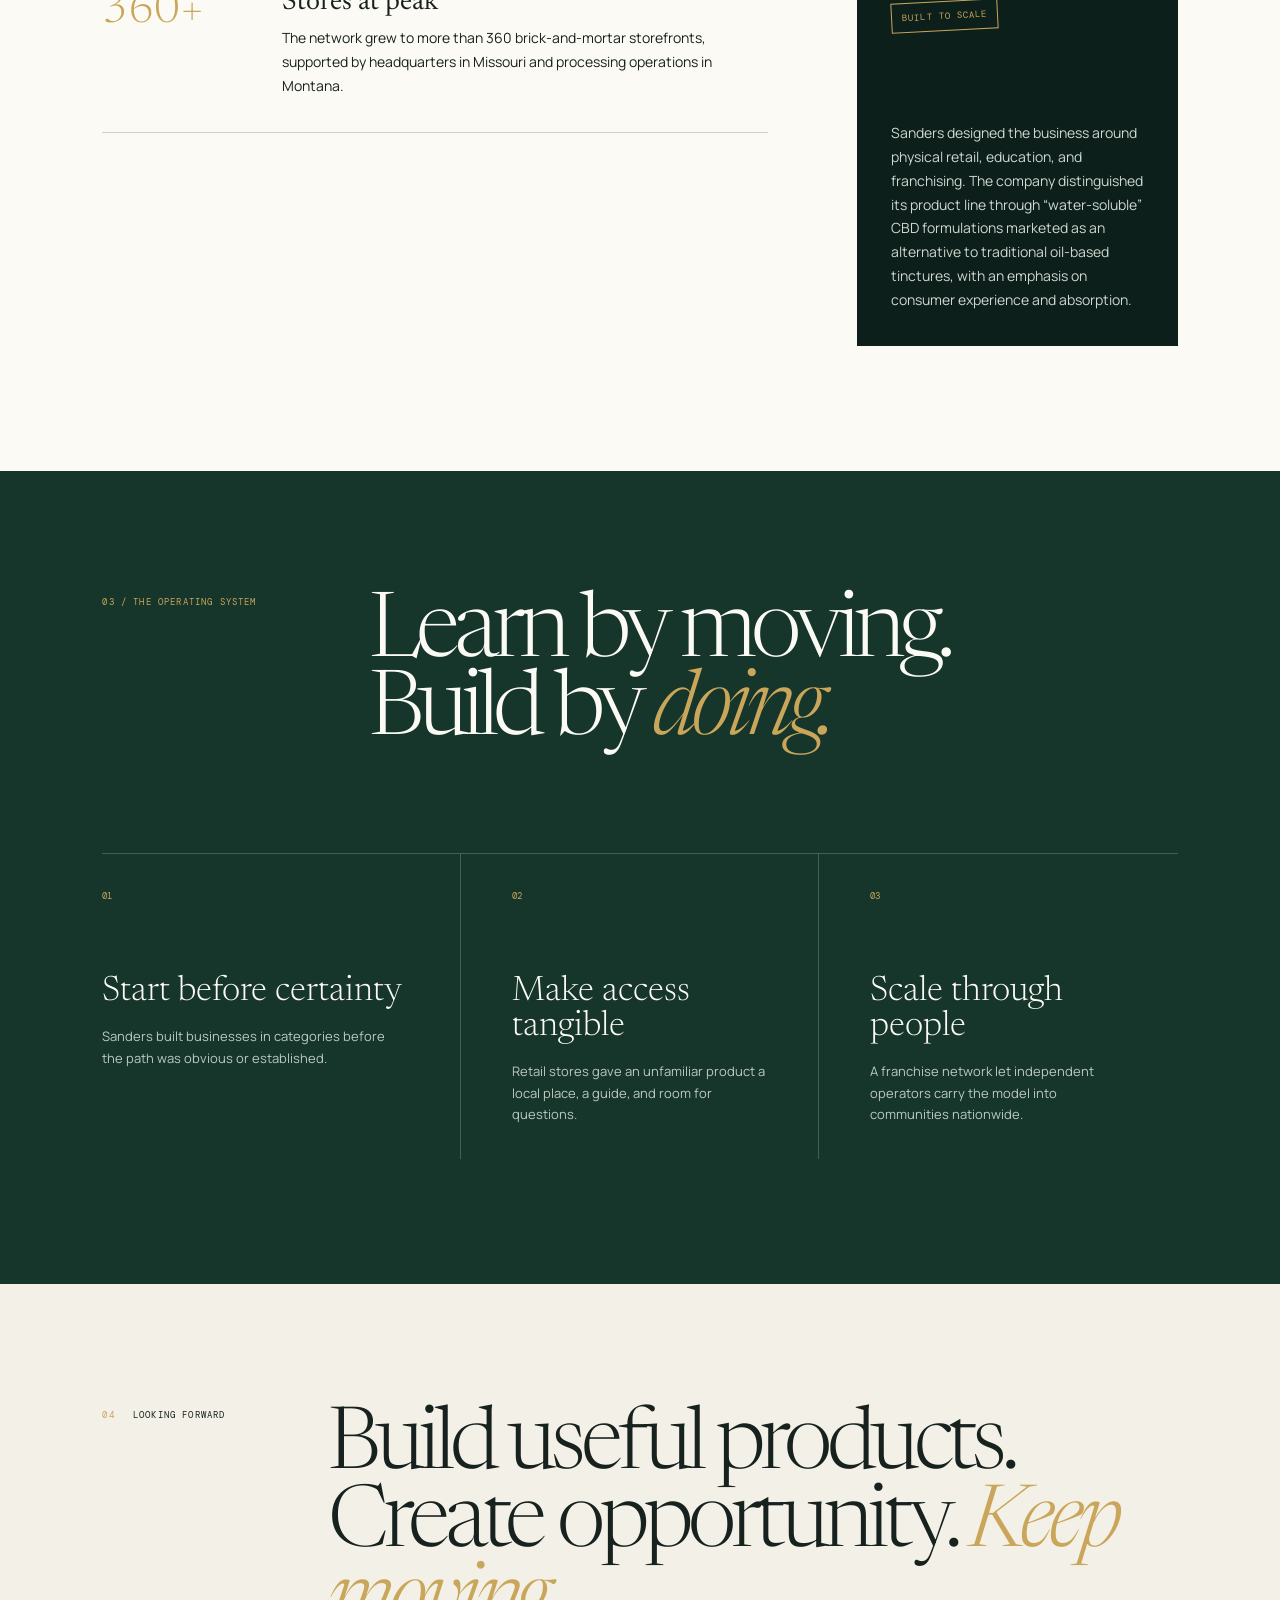
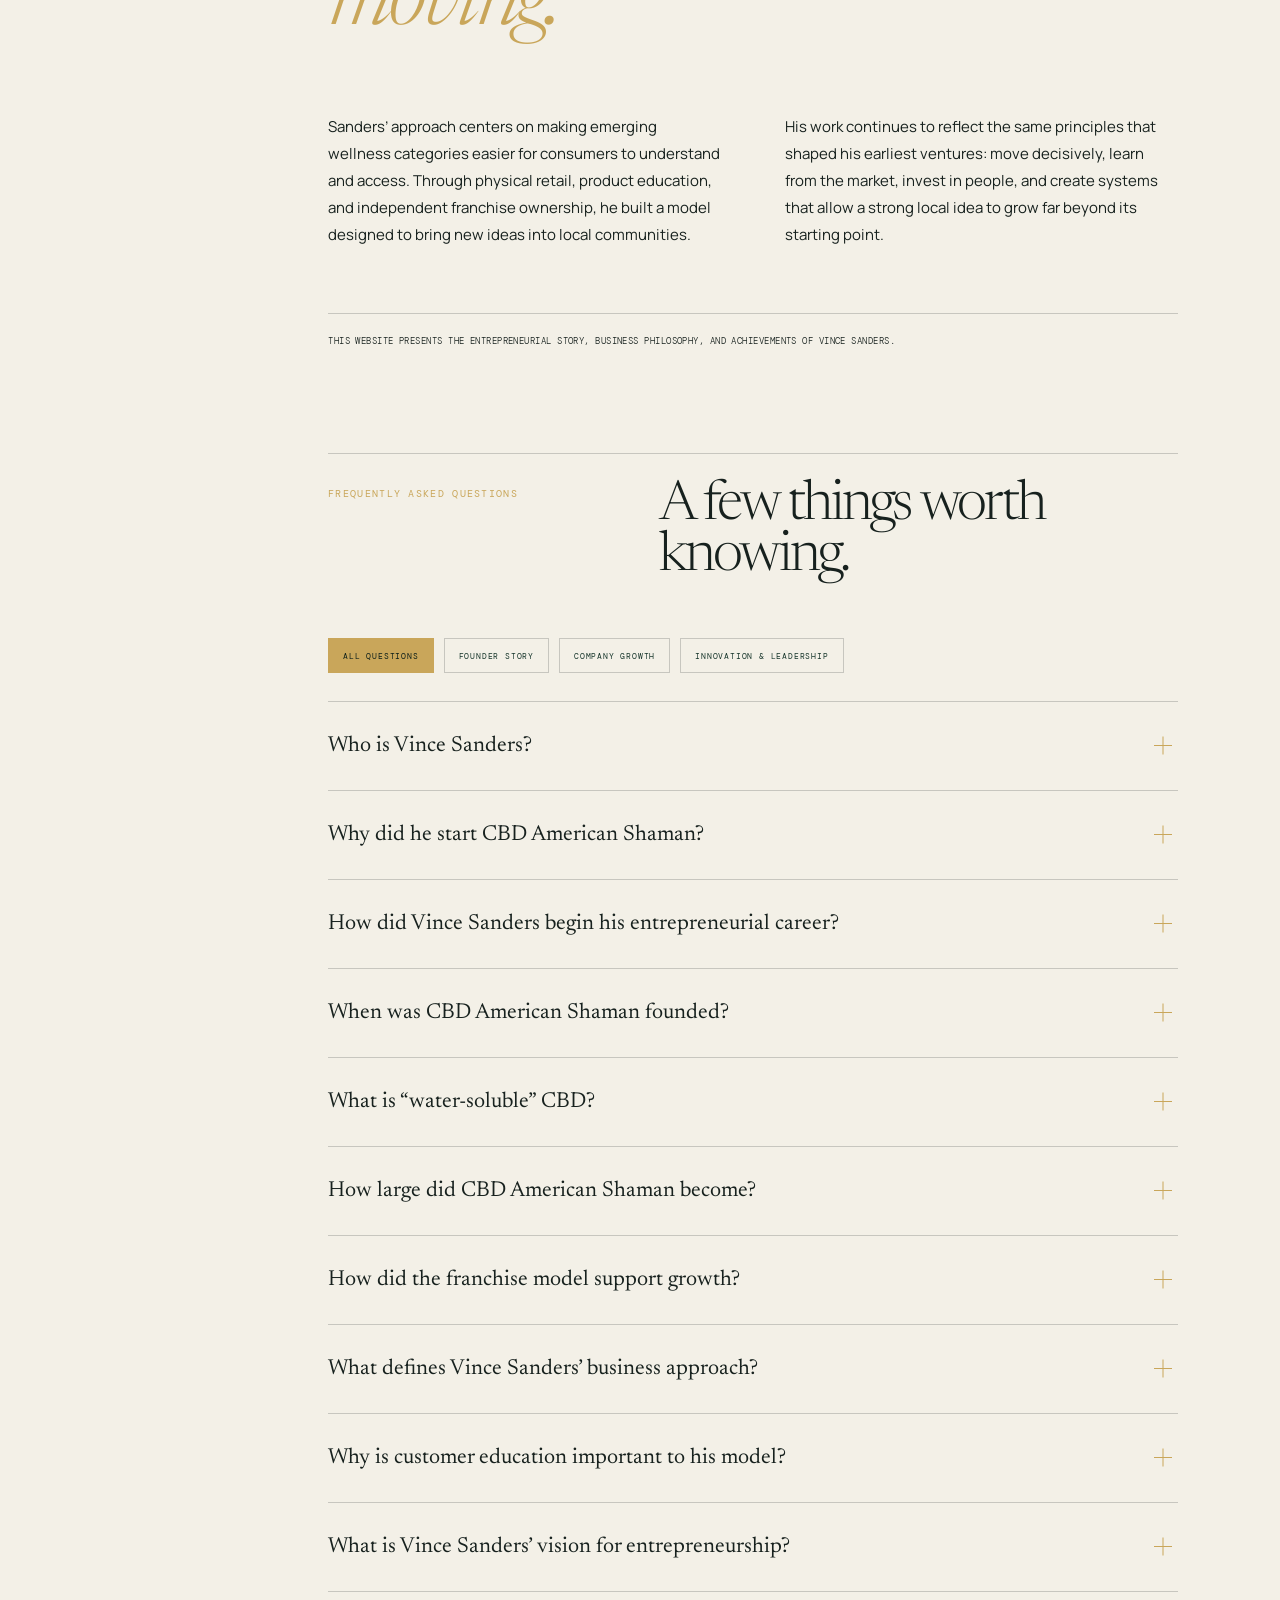
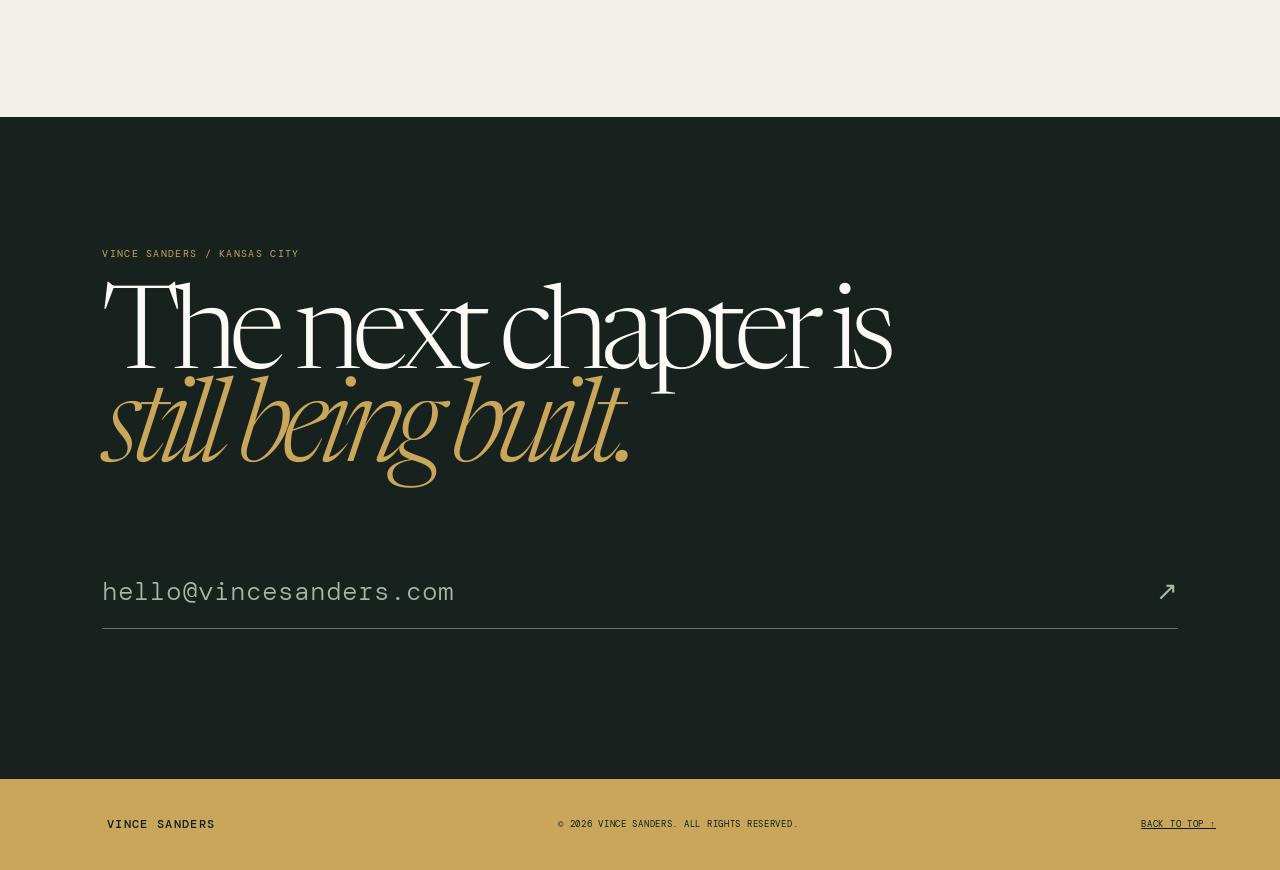
==== commit 6d3437a2: "Add CBD American Shaman founding story" ====
--- a/index.html
+++ b/index.html
@@ -22,7 +22,7 @@
     </button>
     <nav id="site-nav" aria-label="Primary navigation">
       <a href="#story">Story</a>
-      <a href="#company">Company</a>
+      <a href="how-vince-sanders-founded-cbd-american-shaman.html">Founding story</a>
       <a href="#vision">Vision</a>
       <a class="nav-cta" href="#contact">Connect <span aria-hidden="true">↗</span></a>
     </nav>
--- a/styles.css
+++ b/styles.css
@@ -224,3 +224,93 @@
   *, *::before, *::after { animation-duration: .01ms !important; animation-iteration-count: 1 !important; transition-duration: .01ms !important; }
   .reveal { opacity: 1; transform: none; }
 }
+
+/* Founding story */
+.article-hero { position: relative; min-height: 100svh; padding: 145px clamp(22px, 7vw, 110px) 55px; display: grid; grid-template-columns: 1.55fr .45fr; grid-template-rows: auto 1fr auto; overflow: hidden; background: var(--forest); color: var(--white); isolation: isolate; }
+.article-hero-grid { position: absolute; inset: 0; z-index: -1; background: linear-gradient(90deg, transparent 0 74%, rgba(201,166,90,.08) 74%), repeating-linear-gradient(0deg, transparent 0 89px, rgba(255,255,255,.055) 90px); }
+.article-kicker { grid-column: 1 / -1; font: 300 9px var(--mono); letter-spacing: .14em; text-transform: uppercase; color: var(--sage); }
+.article-hero h1 { grid-column: 1 / -1; align-self: center; max-width: 1200px; margin: 40px 0; font: 300 clamp(68px, 9.5vw, 150px)/.83 var(--display); letter-spacing: -.07em; }
+.article-intro { align-self: end; max-width: 610px; }
+.article-intro p { color: #cad3cc; font: 300 clamp(21px, 2.2vw, 31px)/1.3 var(--display); }
+.article-intro a { display: inline-block; margin-top: 22px; color: var(--brass); font: 400 9px var(--mono); letter-spacing: .12em; text-transform: uppercase; text-decoration: none; }
+.year-axis { display: flex; align-items: center; gap: 14px; align-self: end; justify-self: end; writing-mode: vertical-rl; font: 400 10px var(--mono); letter-spacing: .12em; color: var(--brass); }
+.year-axis i { width: 1px; height: 110px; background: linear-gradient(var(--brass), rgba(201,166,90,.15)); }
+.article-lead, .article-growth { display: grid; grid-template-columns: .42fr 1.58fr; gap: 7vw; padding: 135px clamp(22px, 8vw, 130px); }
+.article-chapter { display: flex; flex-direction: column; gap: 12px; font: 400 9px var(--mono); letter-spacing: .12em; text-transform: uppercase; }
+.article-chapter span { color: var(--brass); }
+.article-chapter strong { font-weight: 400; }
+.article-copy { max-width: 850px; }
+.article-copy > p { max-width: 760px; font: 400 17px/1.85 var(--body); }
+.article-copy > p + p { margin-top: 30px; }
+.article-dropcap::first-letter { float: left; margin: 13px 13px 0 0; color: var(--brass); font: 400 94px/.58 var(--display); }
+.article-copy aside { max-width: 800px; margin: 85px 0 0; padding: 45px 0 0; border-top: 1px solid var(--line); color: var(--forest-2); font: italic 300 clamp(34px, 4vw, 60px)/1.05 var(--display); letter-spacing: -.035em; }
+.article-copy cite { display: block; margin-top: 25px; color: #67716c; font: normal 400 8px var(--mono); letter-spacing: .1em; text-transform: uppercase; }
+.article-image { margin: 0; background: var(--forest-2); }
+.article-image img { display: block; width: 100%; height: min(76vw, 820px); object-fit: cover; object-position: center 42%; filter: saturate(.8) contrast(1.05); }
+.article-image figcaption { display: flex; justify-content: space-between; padding: 18px clamp(22px, 4vw, 65px); color: var(--sage); font: 300 8px var(--mono); letter-spacing: .12em; text-transform: uppercase; }
+.article-image figcaption span:first-child { color: var(--brass); }
+.article-sequence { padding: 135px clamp(22px, 8vw, 130px); background: var(--white); }
+.sequence-heading { display: grid; grid-template-columns: .42fr 1.58fr; gap: 7vw; align-items: start; margin-bottom: 85px; }
+.sequence-heading h2 { max-width: 820px; margin: 0; font: 300 clamp(55px, 6vw, 94px)/.92 var(--display); letter-spacing: -.055em; }
+.article-sequence ol { margin: 0; padding: 0; list-style: none; border-top: 1px solid var(--line); }
+.article-sequence li { display: grid; grid-template-columns: .42fr 1.58fr; gap: 7vw; padding: 42px 0; border-bottom: 1px solid var(--line); }
+.article-sequence li > span { color: var(--brass); font: 400 9px var(--mono); letter-spacing: .12em; text-transform: uppercase; }
+.article-sequence li > div { display: grid; grid-template-columns: .8fr 1.2fr; gap: 5vw; }
+.article-sequence h3 { margin: 0; font: 300 clamp(30px, 3vw, 46px)/1 var(--display); }
+.article-sequence li p { max-width: 550px; margin: 0; color: #4f5a55; font-size: 14px; line-height: 1.75; }
+.launch-panel { display: grid; grid-template-columns: .82fr 1.18fr; min-height: 700px; background: var(--brass); color: var(--forest); }
+.launch-year { display: flex; align-items: flex-end; padding: 55px clamp(22px, 6vw, 92px); overflow: hidden; border-right: 1px solid rgba(13,31,26,.22); font: 300 clamp(125px, 18vw, 280px)/.62 var(--display); letter-spacing: -.09em; }
+.launch-copy { display: flex; flex-direction: column; justify-content: center; padding: 90px clamp(22px, 7vw, 110px); }
+.launch-copy .eyebrow { color: var(--forest-2); }
+.launch-copy h2 { max-width: 700px; margin: 24px 0 40px; font: 300 clamp(48px, 5.3vw, 82px)/.93 var(--display); letter-spacing: -.055em; }
+.launch-copy > p:not(.eyebrow) { max-width: 650px; font-size: 15px; line-height: 1.75; }
+.launch-copy > p + p { margin-top: 17px; }
+.article-growth { background: var(--forest-2); color: var(--white); }
+.growth-copy h2 { max-width: 900px; margin: 0 0 75px; font: 300 clamp(54px, 6vw, 92px)/.91 var(--display); letter-spacing: -.055em; }
+.growth-copy > div { display: grid; grid-template-columns: 1fr 1fr; gap: 5vw; max-width: 900px; }
+.growth-copy p { margin: 0; color: #c5d0c7; font-size: 14px; line-height: 1.8; }
+.article-sources { padding: 110px clamp(22px, 8vw, 130px); }
+.article-sources h2 { margin: 20px 0 60px; font: 300 clamp(50px, 6vw, 90px)/.92 var(--display); letter-spacing: -.055em; }
+.article-sources ul { max-width: 950px; margin: 0; padding: 0; list-style: none; border-top: 1px solid var(--line); }
+.article-sources li { border-bottom: 1px solid var(--line); }
+.article-sources a { display: grid; grid-template-columns: .55fr 1.45fr; gap: 3vw; padding: 26px 0; text-decoration: none; font: 300 clamp(21px, 2.4vw, 32px) var(--display); transition: color .2s, padding .2s; }
+.article-sources a:hover { padding-left: 10px; color: var(--brass); }
+.article-sources a span { align-self: center; font: 400 8px var(--mono); letter-spacing: .1em; text-transform: uppercase; color: #68736d; }
+.article-note { max-width: 950px; margin: 45px 0 0; color: #68736d; font: 300 9px/1.7 var(--mono); letter-spacing: .04em; text-transform: uppercase; }
+.article-next { padding: 110px clamp(22px, 8vw, 130px); background: var(--ink); color: var(--white); }
+.article-next > a { display: flex; justify-content: space-between; align-items: end; margin-top: 45px; color: var(--white); border-bottom: 1px solid rgba(255,255,255,.25); text-decoration: none; }
+.article-next > a span { max-width: 1050px; padding-bottom: 25px; font: 300 clamp(58px, 8vw, 120px)/.85 var(--display); letter-spacing: -.06em; }
+.article-next > a i { padding-bottom: 25px; color: var(--brass); font: normal 300 45px var(--display); }
+
+@media (max-width: 800px) {
+  .article-hero { min-height: 780px; display: block; padding: 110px 20px 35px; }
+  .article-hero h1 { margin: 95px 0 60px; font-size: clamp(65px, 20vw, 96px); }
+  .article-intro { max-width: 510px; }
+  .year-axis { position: absolute; right: 18px; bottom: 30px; display: none; }
+  .article-lead, .article-growth { display: block; padding: 80px 20px; }
+  .article-copy, .growth-copy { margin-top: 55px; }
+  .article-copy > p { font-size: 16px; }
+  .article-copy aside { margin-top: 60px; padding-top: 32px; font-size: 38px; }
+  .article-image img { height: 82vw; min-height: 360px; }
+  .article-image figcaption { padding: 14px 20px; font-size: 7px; }
+  .article-sequence { padding: 80px 20px; }
+  .sequence-heading { display: block; margin-bottom: 50px; }
+  .sequence-heading h2 { margin-top: 30px; font-size: 52px; }
+  .article-sequence li { display: block; padding: 32px 0; }
+  .article-sequence li > div { display: block; margin-top: 25px; }
+  .article-sequence h3 { font-size: 35px; }
+  .article-sequence li p { margin-top: 20px; }
+  .launch-panel { display: block; min-height: auto; }
+  .launch-year { min-height: 290px; padding: 45px 20px; border: 0; border-bottom: 1px solid rgba(13,31,26,.22); font-size: 145px; }
+  .launch-copy { padding: 70px 20px; }
+  .launch-copy h2 { font-size: 52px; }
+  .growth-copy h2 { margin-bottom: 45px; font-size: 51px; }
+  .growth-copy > div { display: block; }
+  .growth-copy p + p { margin-top: 25px; }
+  .article-sources { padding: 80px 20px; }
+  .article-sources h2 { font-size: 52px; }
+  .article-sources a { display: block; font-size: 25px; }
+  .article-sources a span { display: block; margin-bottom: 10px; }
+  .article-next { padding: 80px 20px; }
+  .article-next > a span { font-size: 56px; }
+}
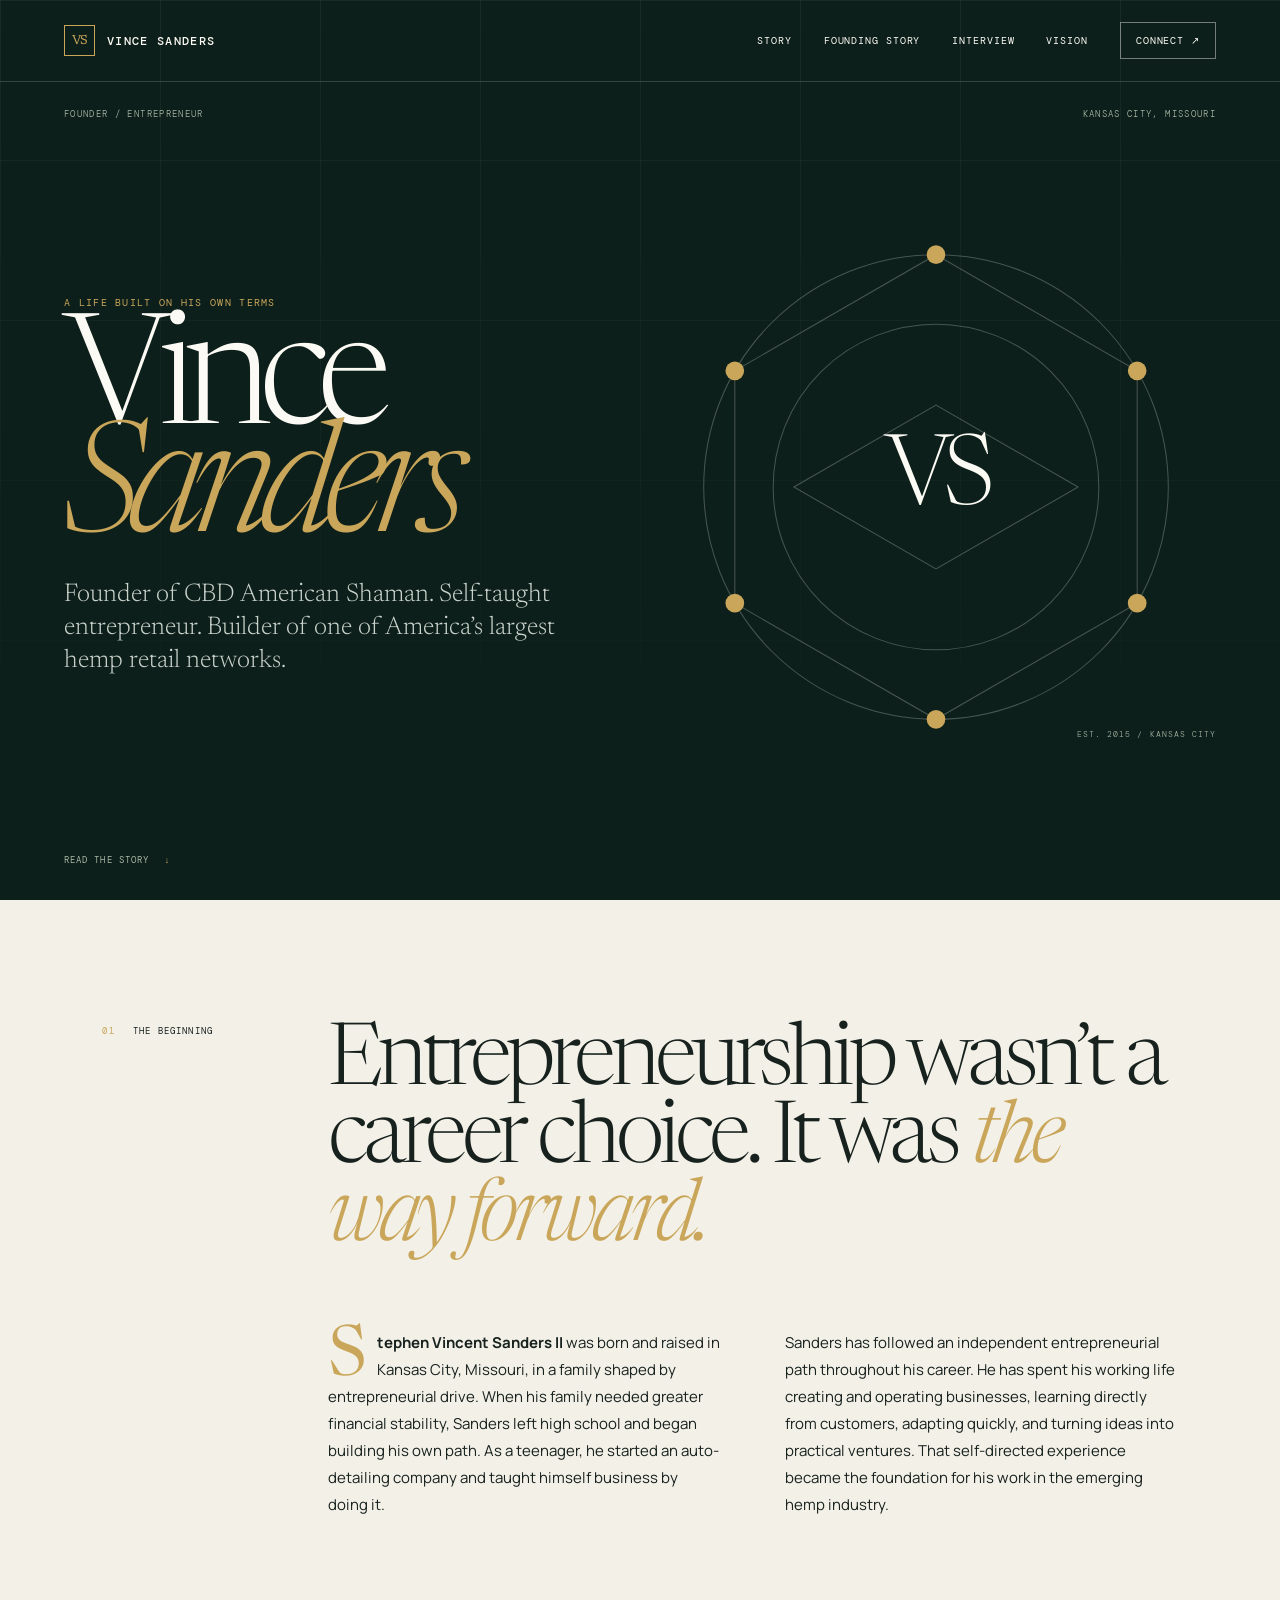
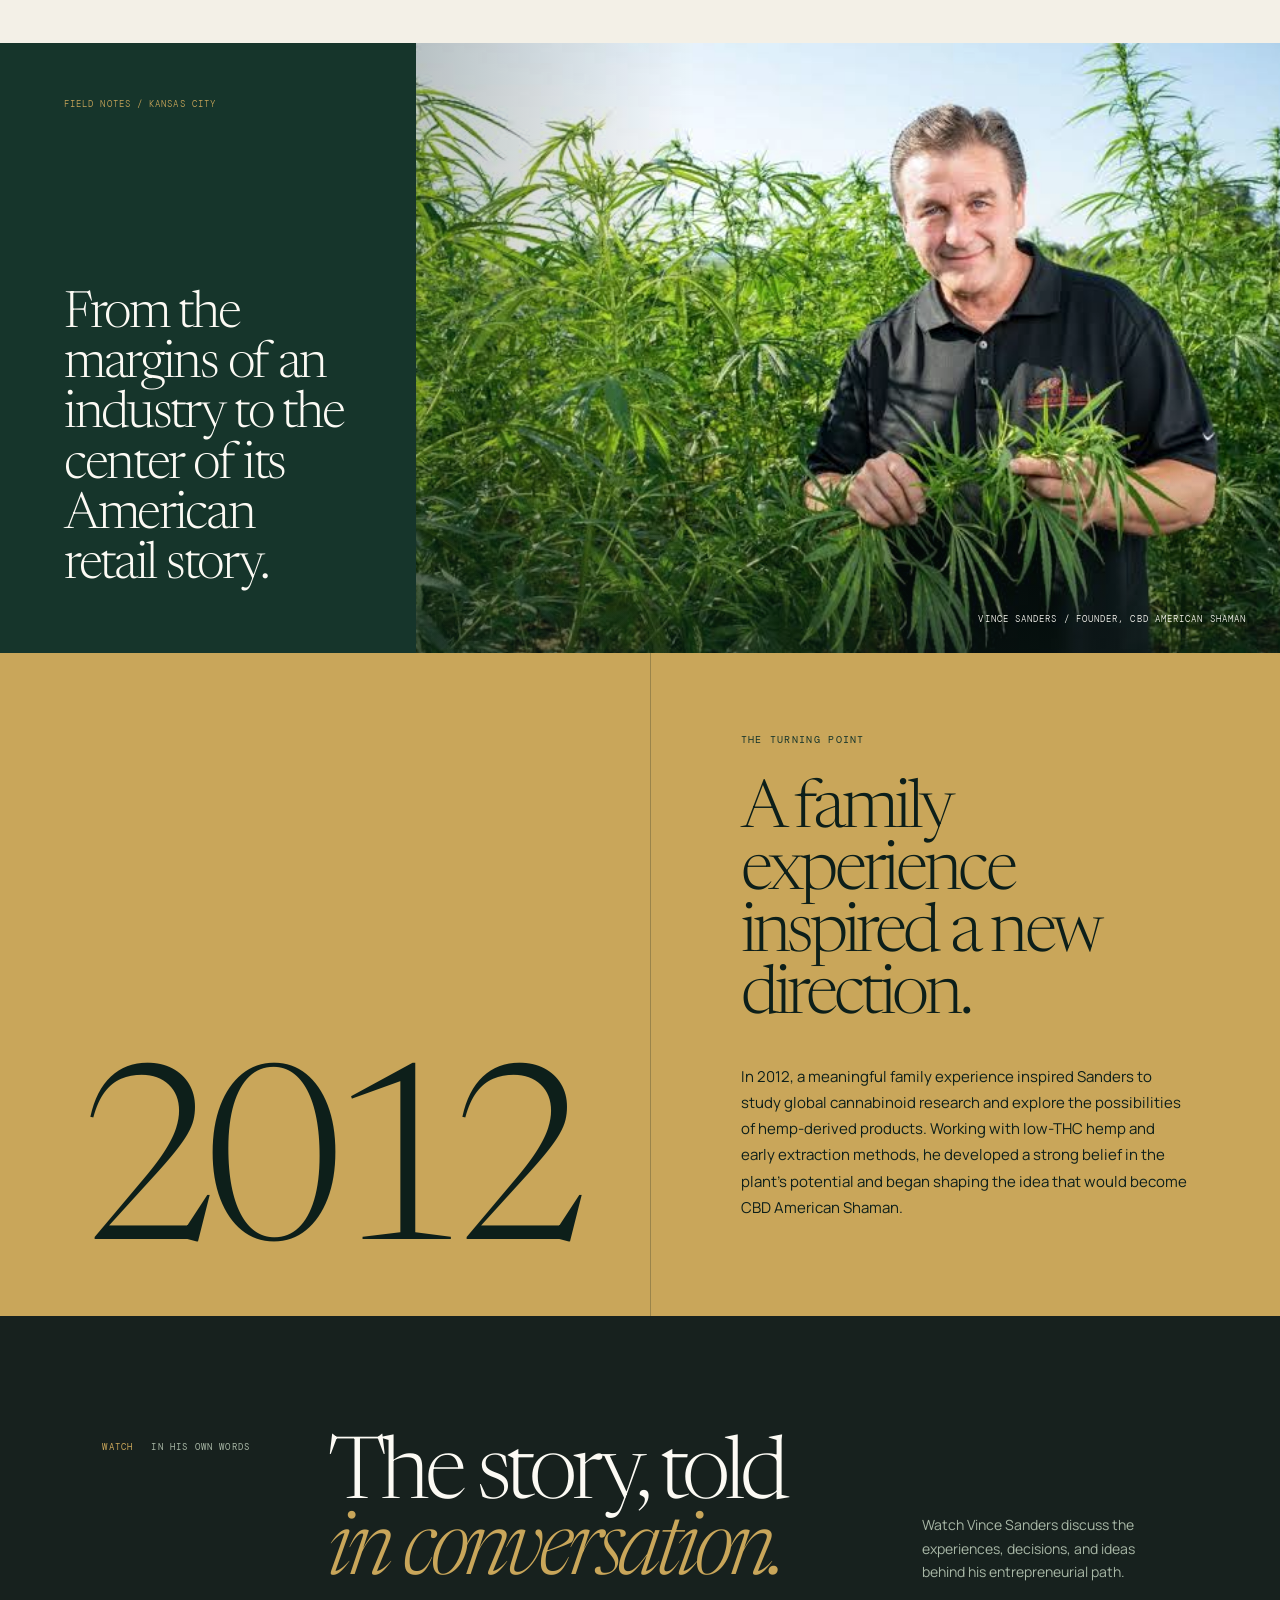
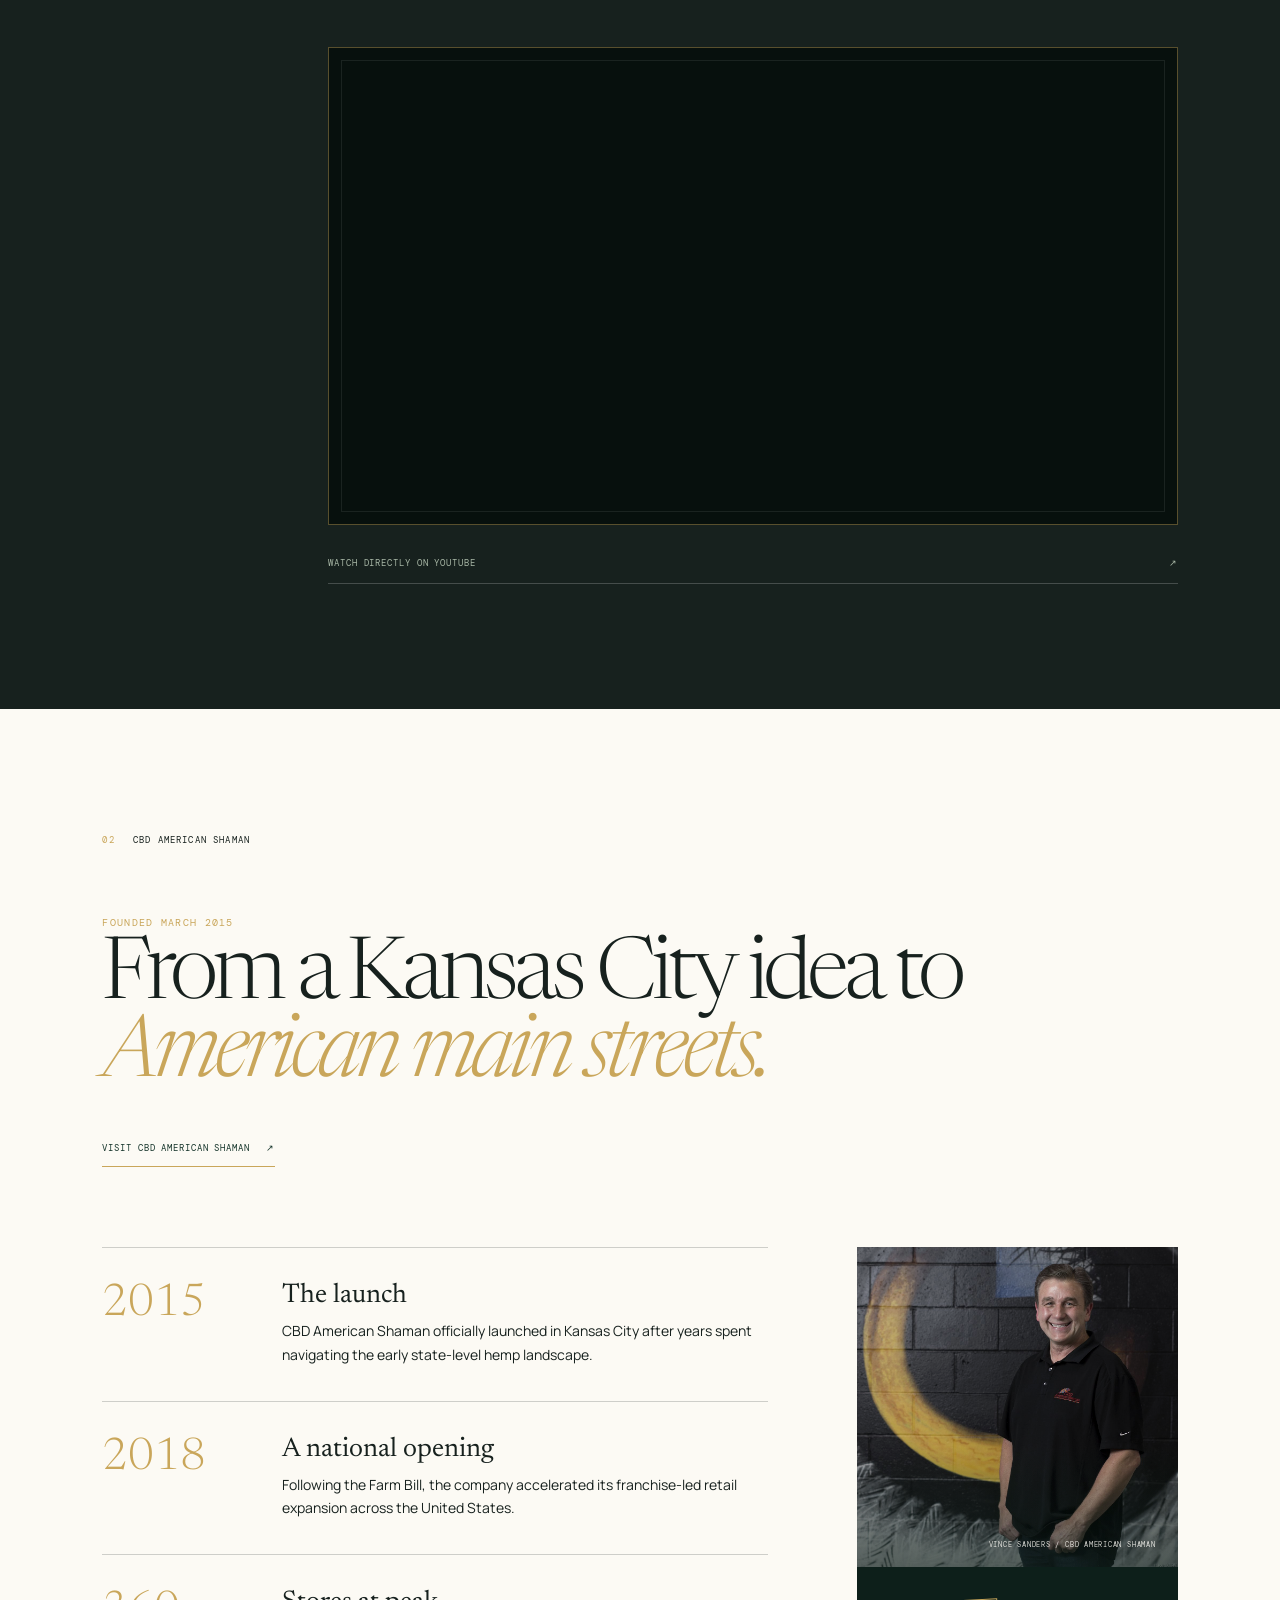
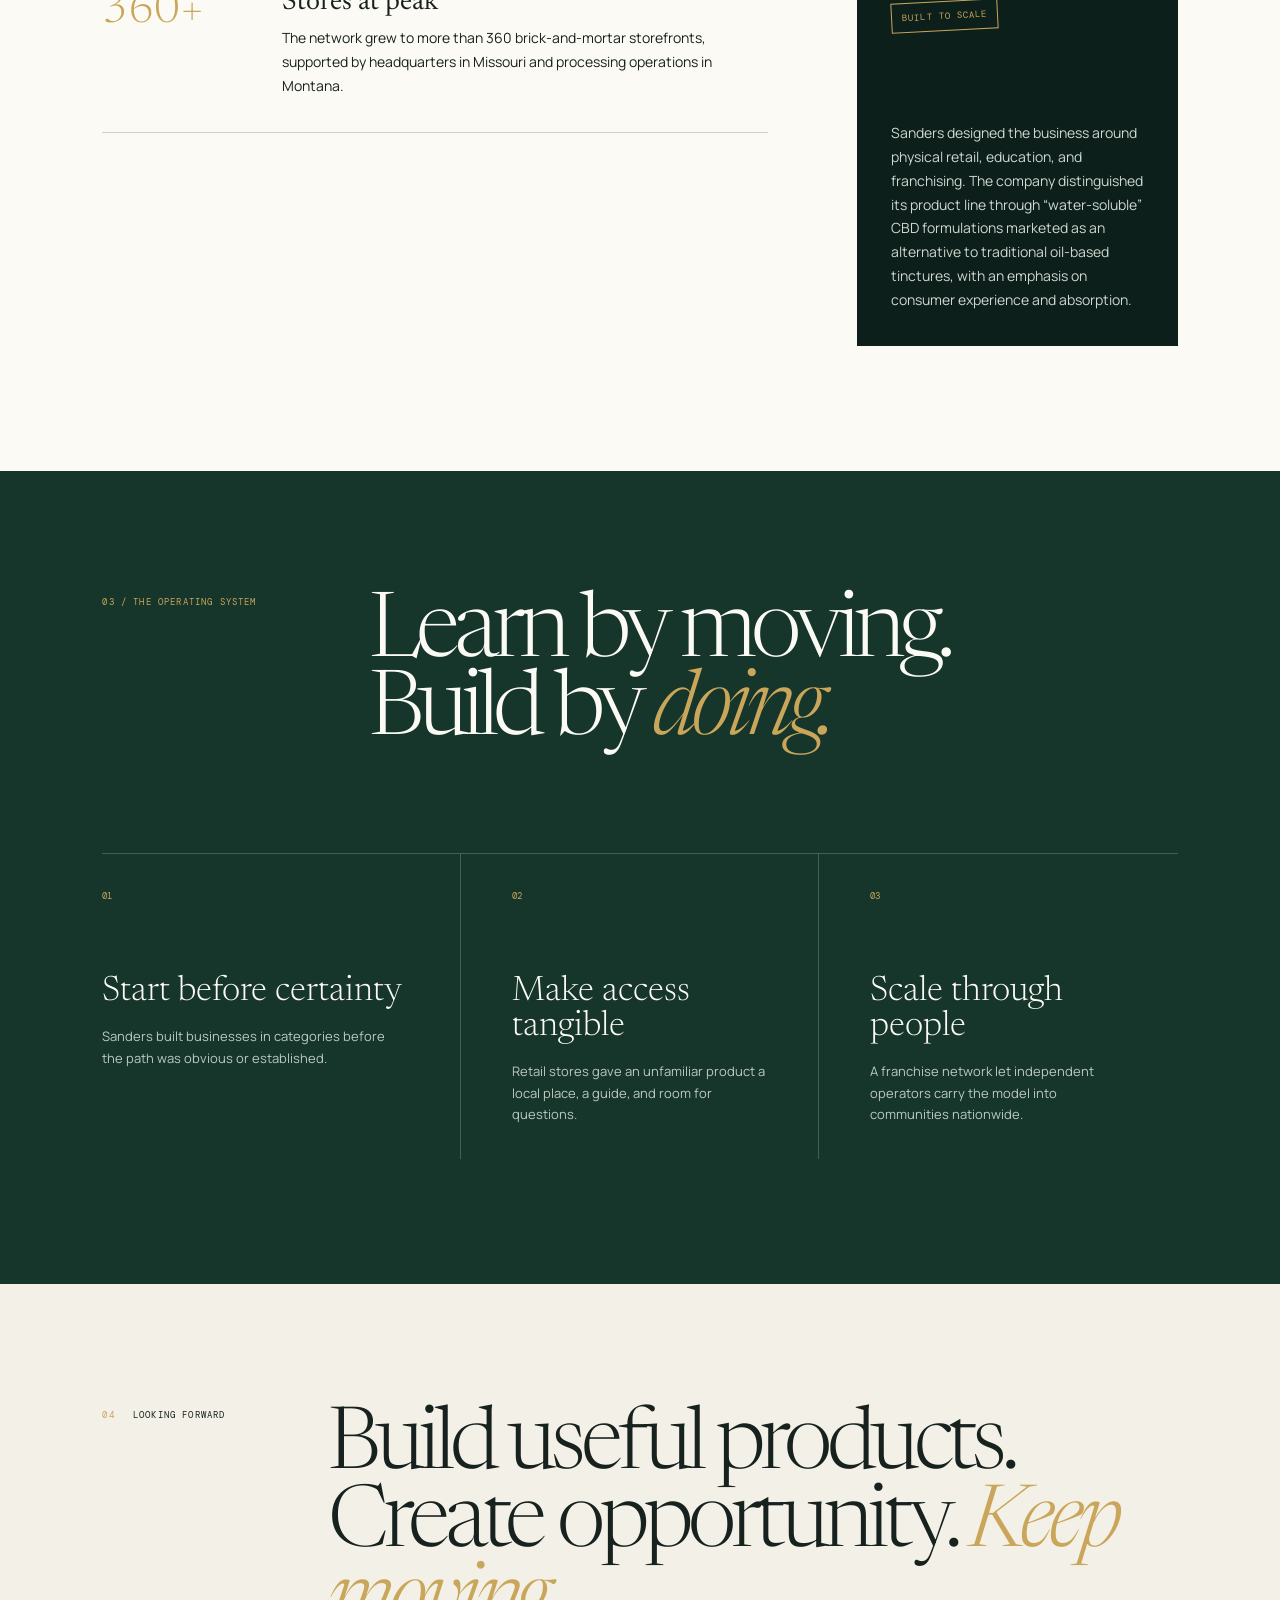
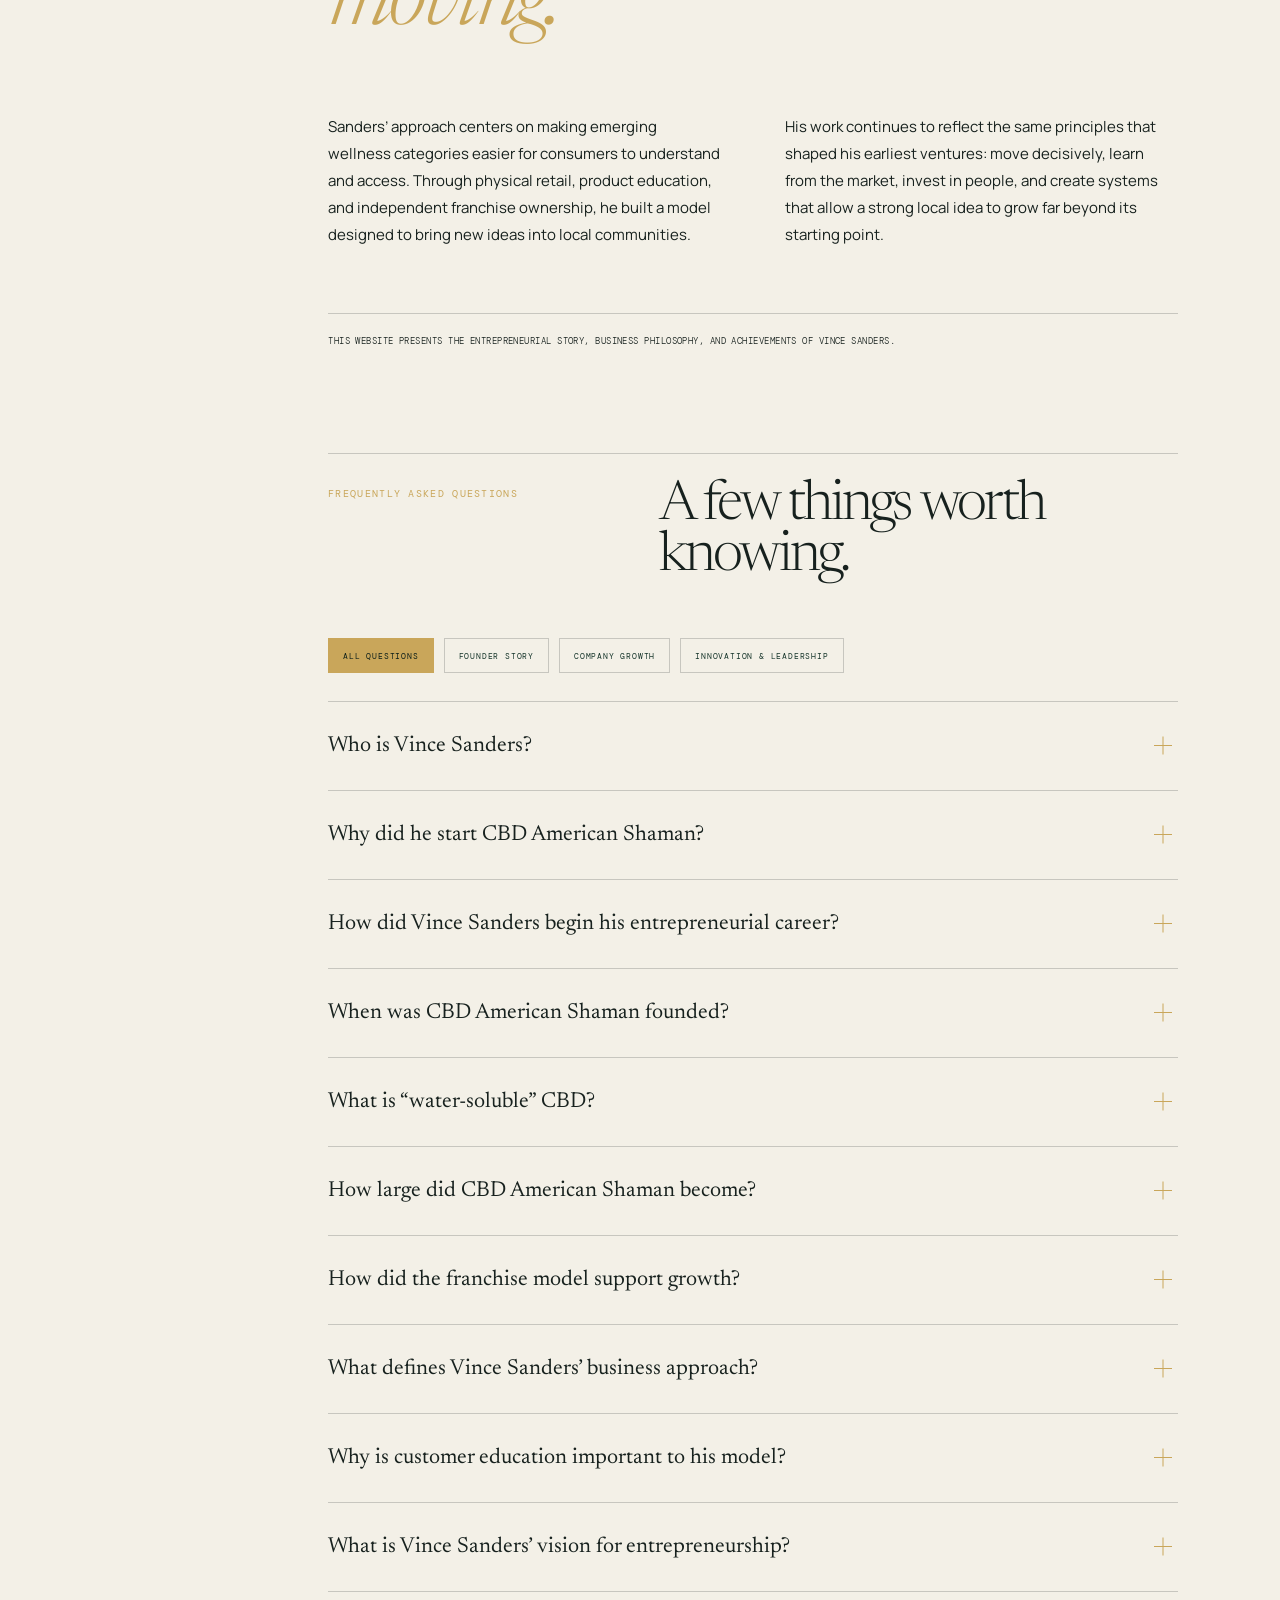
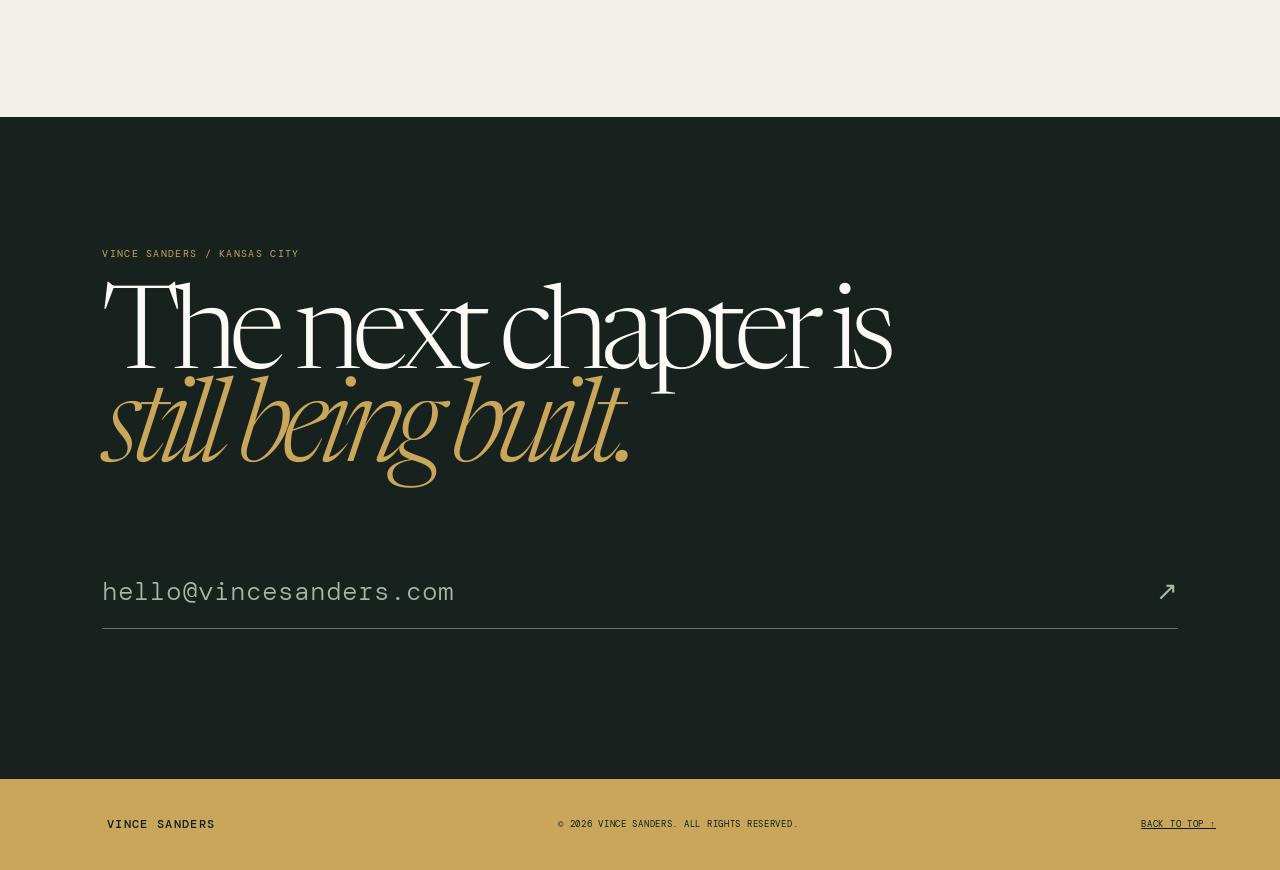
==== commit 801721d8: "Add Vince Sanders interview summary" ====
--- a/index.html
+++ b/index.html
@@ -23,6 +23,7 @@
     <nav id="site-nav" aria-label="Primary navigation">
       <a href="#story">Story</a>
       <a href="how-vince-sanders-founded-cbd-american-shaman.html">Founding story</a>
+      <a href="hamilton-harris-interview-with-vince-sanders.html">Interview</a>
       <a href="#vision">Vision</a>
       <a class="nav-cta" href="#contact">Connect <span aria-hidden="true">↗</span></a>
     </nav>
--- a/styles.css
+++ b/styles.css
@@ -314,3 +314,77 @@
   .article-next { padding: 80px 20px; }
   .article-next > a span { font-size: 56px; }
 }
+
+/* Hamilton Harris interview */
+.interview-hero { position: relative; min-height: 100svh; padding: 145px clamp(22px, 7vw, 110px) 55px; display: grid; grid-template-rows: auto 1fr auto; overflow: hidden; background: var(--forest); color: var(--white); isolation: isolate; }
+.interview-hero::before { position: absolute; inset: 0; z-index: -2; content: ""; background: radial-gradient(circle at 82% 48%, rgba(201,166,90,.13), transparent 28%), linear-gradient(90deg, transparent 65%, rgba(255,255,255,.025) 65%); }
+.interview-signal { position: absolute; z-index: -1; right: clamp(20px, 7vw, 110px); top: 20%; bottom: 12%; width: min(27vw, 390px); display: flex; align-items: center; justify-content: space-between; gap: 11px; }
+.interview-signal i { width: 1px; height: var(--signal-height, 55%); display: block; background: linear-gradient(transparent, var(--brass), transparent); opacity: .65; animation: signal 3.5s ease-in-out infinite alternate; }
+.interview-signal i:nth-child(1), .interview-signal i:nth-child(7) { --signal-height: 28%; }
+.interview-signal i:nth-child(2), .interview-signal i:nth-child(6) { --signal-height: 52%; animation-delay: -.8s; }
+.interview-signal i:nth-child(3), .interview-signal i:nth-child(5) { --signal-height: 78%; animation-delay: -1.5s; }
+.interview-signal i:nth-child(4) { --signal-height: 100%; animation-delay: -2.2s; }
+@keyframes signal { to { transform: scaleY(.76); opacity: .32; } }
+.interview-hero h1 { align-self: center; max-width: 1100px; margin: 50px 0; font: 300 clamp(70px, 9.6vw, 150px)/.82 var(--display); letter-spacing: -.07em; }
+.interview-hero h1 span { display: block; color: var(--white); }
+.interview-hero h1 em { display: block; }
+.interview-hero-foot { display: flex; align-items: end; justify-content: space-between; gap: 60px; max-width: 830px; }
+.interview-hero-foot p { max-width: 650px; margin: 0; color: #cad3cc; font: 300 clamp(20px, 2vw, 29px)/1.3 var(--display); }
+.interview-hero-foot a { flex: none; padding-bottom: 6px; color: var(--brass); font: 400 8px var(--mono); letter-spacing: .12em; text-transform: uppercase; text-decoration: none; }
+.interview-watch { display: grid; grid-template-columns: .7fr 1.3fr; gap: 7vw; align-items: center; padding: 135px clamp(22px, 8vw, 130px); background: var(--ink); color: var(--white); }
+.interview-watch-copy h2 { margin: 24px 0 35px; font: 300 clamp(47px, 5vw, 78px)/.92 var(--display); letter-spacing: -.05em; }
+.interview-watch-copy > p:last-of-type { max-width: 520px; color: var(--sage); font-size: 14px; line-height: 1.75; }
+.interview-watch-copy > a { display: inline-block; margin-top: 28px; padding-bottom: 10px; color: var(--brass); border-bottom: 1px solid rgba(201,166,90,.55); font: 400 8px var(--mono); letter-spacing: .1em; text-transform: uppercase; text-decoration: none; }
+.interview-summary { padding: 135px clamp(22px, 8vw, 130px); background: var(--white); }
+.summary-heading { display: grid; grid-template-columns: .42fr 1.58fr; gap: 7vw; margin-bottom: 85px; }
+.summary-heading h2 { max-width: 850px; margin: 0; font: 300 clamp(55px, 6.2vw, 96px)/.91 var(--display); letter-spacing: -.055em; }
+.idea-list { margin: 0; padding: 0; list-style: none; border-top: 1px solid var(--line); }
+.idea-list li { display: grid; grid-template-columns: .42fr 1.58fr; gap: 7vw; padding: 45px 0; border-bottom: 1px solid var(--line); }
+.idea-list li > a { display: flex; align-items: flex-start; justify-content: space-between; gap: 18px; color: var(--brass); font: 400 9px var(--mono); letter-spacing: .1em; text-decoration: none; }
+.idea-list li > a span { display: grid; place-items: center; width: 34px; height: 34px; border: 1px solid var(--brass); }
+.idea-list li > div { display: grid; grid-template-columns: .75fr 1.25fr; gap: 5vw; }
+.idea-list h3 { margin: 0; font: 300 clamp(31px, 3vw, 47px)/1 var(--display); }
+.idea-list p { max-width: 580px; margin: 0; color: #4f5a55; font-size: 14px; line-height: 1.75; }
+.interview-quote { display: grid; grid-template-columns: .72fr 1.28fr; min-height: 680px; background: var(--brass); color: var(--forest); }
+.quote-mark { display: grid; place-items: center; border-right: 1px solid rgba(13,31,26,.22); font: 300 clamp(160px, 23vw, 350px)/1 var(--display); letter-spacing: -.11em; }
+.quote-copy { display: flex; flex-direction: column; justify-content: center; padding: 85px clamp(22px, 7vw, 110px); }
+.quote-copy .eyebrow { color: var(--forest-2); }
+.quote-copy blockquote { max-width: 780px; margin: 28px 0 38px; font: italic 300 clamp(48px, 5.3vw, 82px)/.95 var(--display); letter-spacing: -.045em; }
+.quote-note { max-width: 550px; margin: 0; font: 400 9px/1.7 var(--mono); letter-spacing: .05em; text-transform: uppercase; }
+.chapter-index { padding: 120px clamp(22px, 8vw, 130px); }
+.chapter-index-heading { display: grid; grid-template-columns: .42fr 1.58fr; gap: 7vw; margin-bottom: 60px; }
+.chapter-index-heading h2 { margin: 0; font: 300 clamp(55px, 6vw, 92px)/.9 var(--display); letter-spacing: -.055em; }
+.chapter-links { border-top: 1px solid var(--line); }
+.chapter-links a { display: grid; grid-template-columns: 110px 1fr 30px; gap: 30px; align-items: center; padding: 25px 0; border-bottom: 1px solid var(--line); text-decoration: none; transition: color .2s, padding .2s; }
+.chapter-links a:hover { padding-left: 10px; color: var(--brass); }
+.chapter-links time { color: var(--brass); font: 400 9px var(--mono); letter-spacing: .1em; }
+.chapter-links span { font: 300 clamp(23px, 2.5vw, 35px) var(--display); }
+.chapter-links i { font-style: normal; color: var(--brass); }
+.chapter-index .article-note { margin-top: 50px; }
+
+@media (max-width: 800px) {
+  .interview-hero { min-height: 800px; padding: 110px 20px 40px; }
+  .interview-signal { right: 20px; top: 21%; width: 130px; height: 330px; opacity: .55; }
+  .interview-hero h1 { position: relative; z-index: 1; margin: 75px 0 60px; font-size: clamp(65px, 19vw, 91px); }
+  .interview-hero-foot { display: block; max-width: 340px; }
+  .interview-hero-foot a { display: inline-block; margin-top: 25px; }
+  .interview-watch { display: block; padding: 80px 20px; }
+  .interview-watch .video-frame { margin-top: 50px; }
+  .interview-summary { padding: 80px 20px; }
+  .summary-heading { display: block; margin-bottom: 55px; }
+  .summary-heading h2 { margin-top: 28px; font-size: 52px; }
+  .idea-list li { display: block; padding: 34px 0; }
+  .idea-list li > a { justify-content: flex-start; }
+  .idea-list li > div { display: block; margin-top: 27px; }
+  .idea-list h3 { font-size: 36px; }
+  .idea-list p { margin-top: 20px; }
+  .interview-quote { display: block; min-height: auto; }
+  .quote-mark { min-height: 300px; border-right: 0; border-bottom: 1px solid rgba(13,31,26,.22); font-size: 190px; }
+  .quote-copy { padding: 70px 20px; }
+  .quote-copy blockquote { font-size: 50px; }
+  .chapter-index { padding: 80px 20px; }
+  .chapter-index-heading { display: block; }
+  .chapter-index-heading h2 { margin-top: 28px; font-size: 53px; }
+  .chapter-links a { grid-template-columns: 72px 1fr 18px; gap: 14px; }
+  .chapter-links span { font-size: 24px; }
+}
